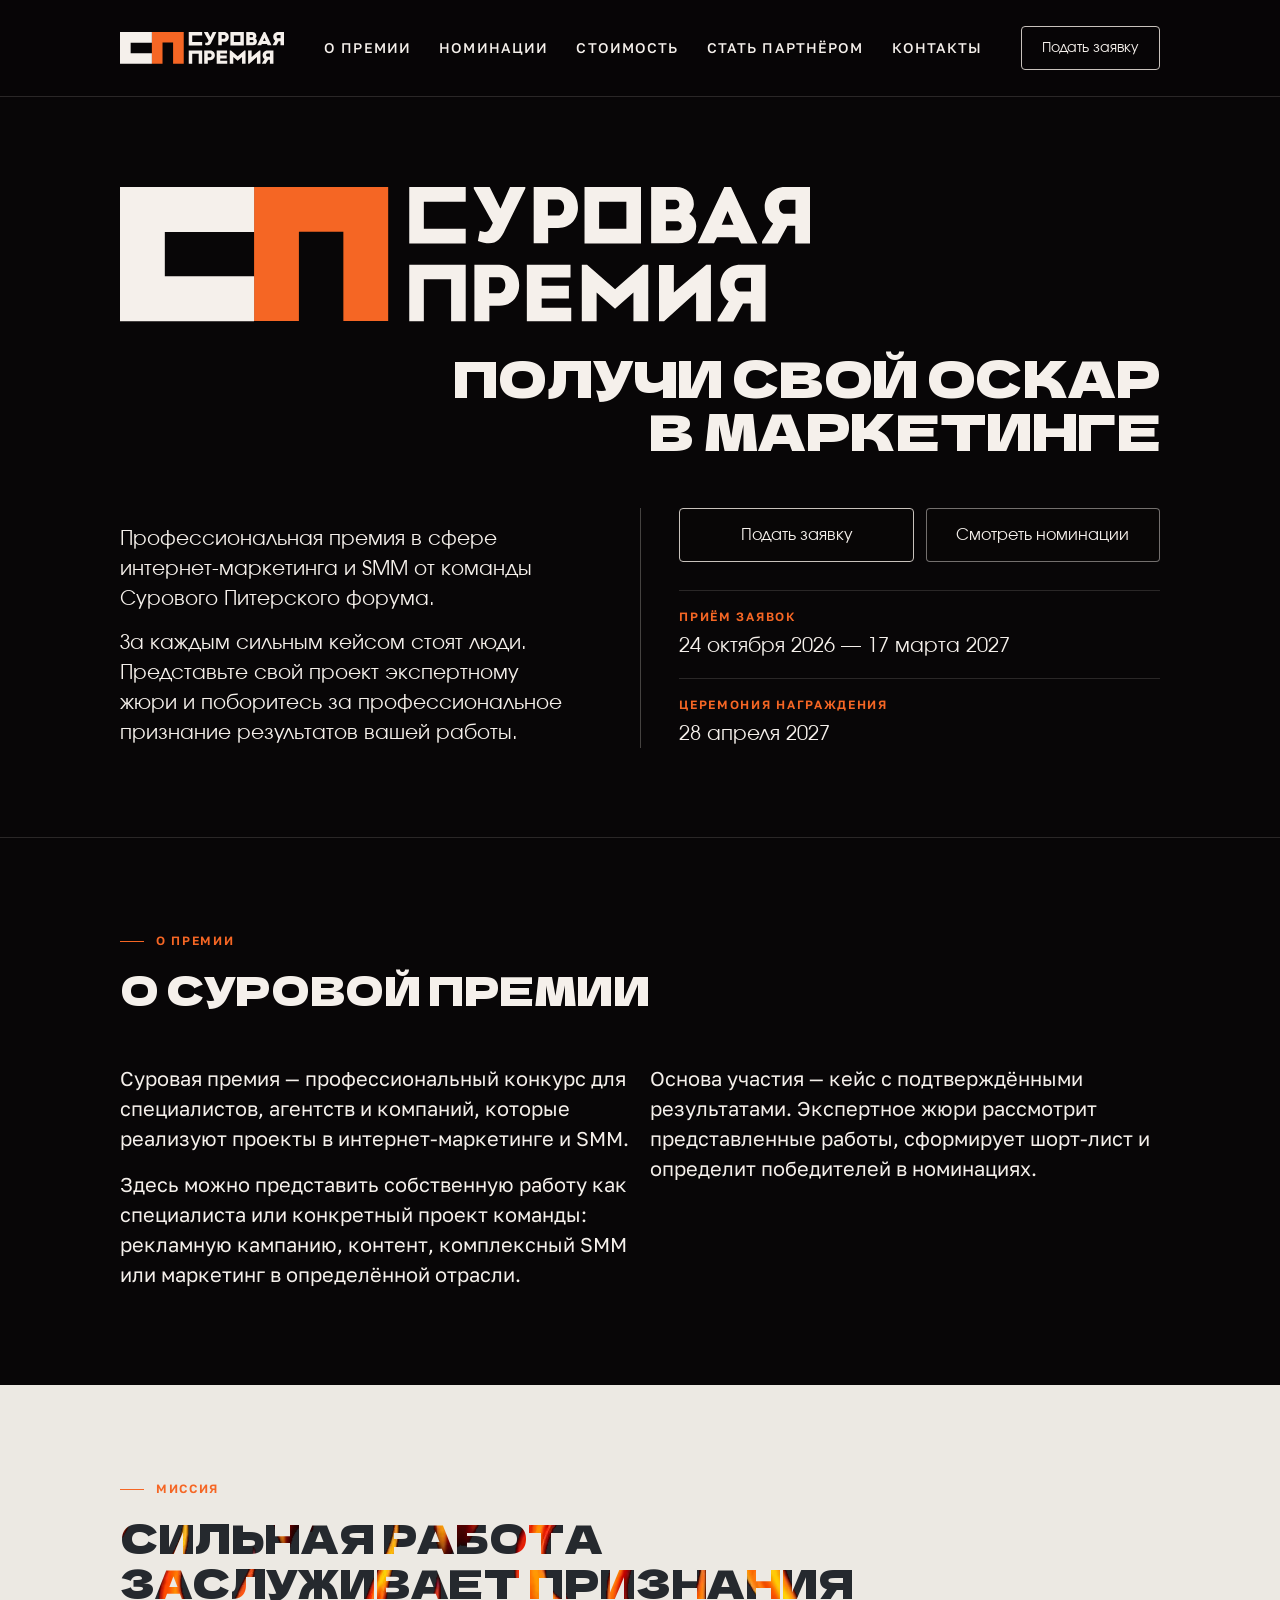
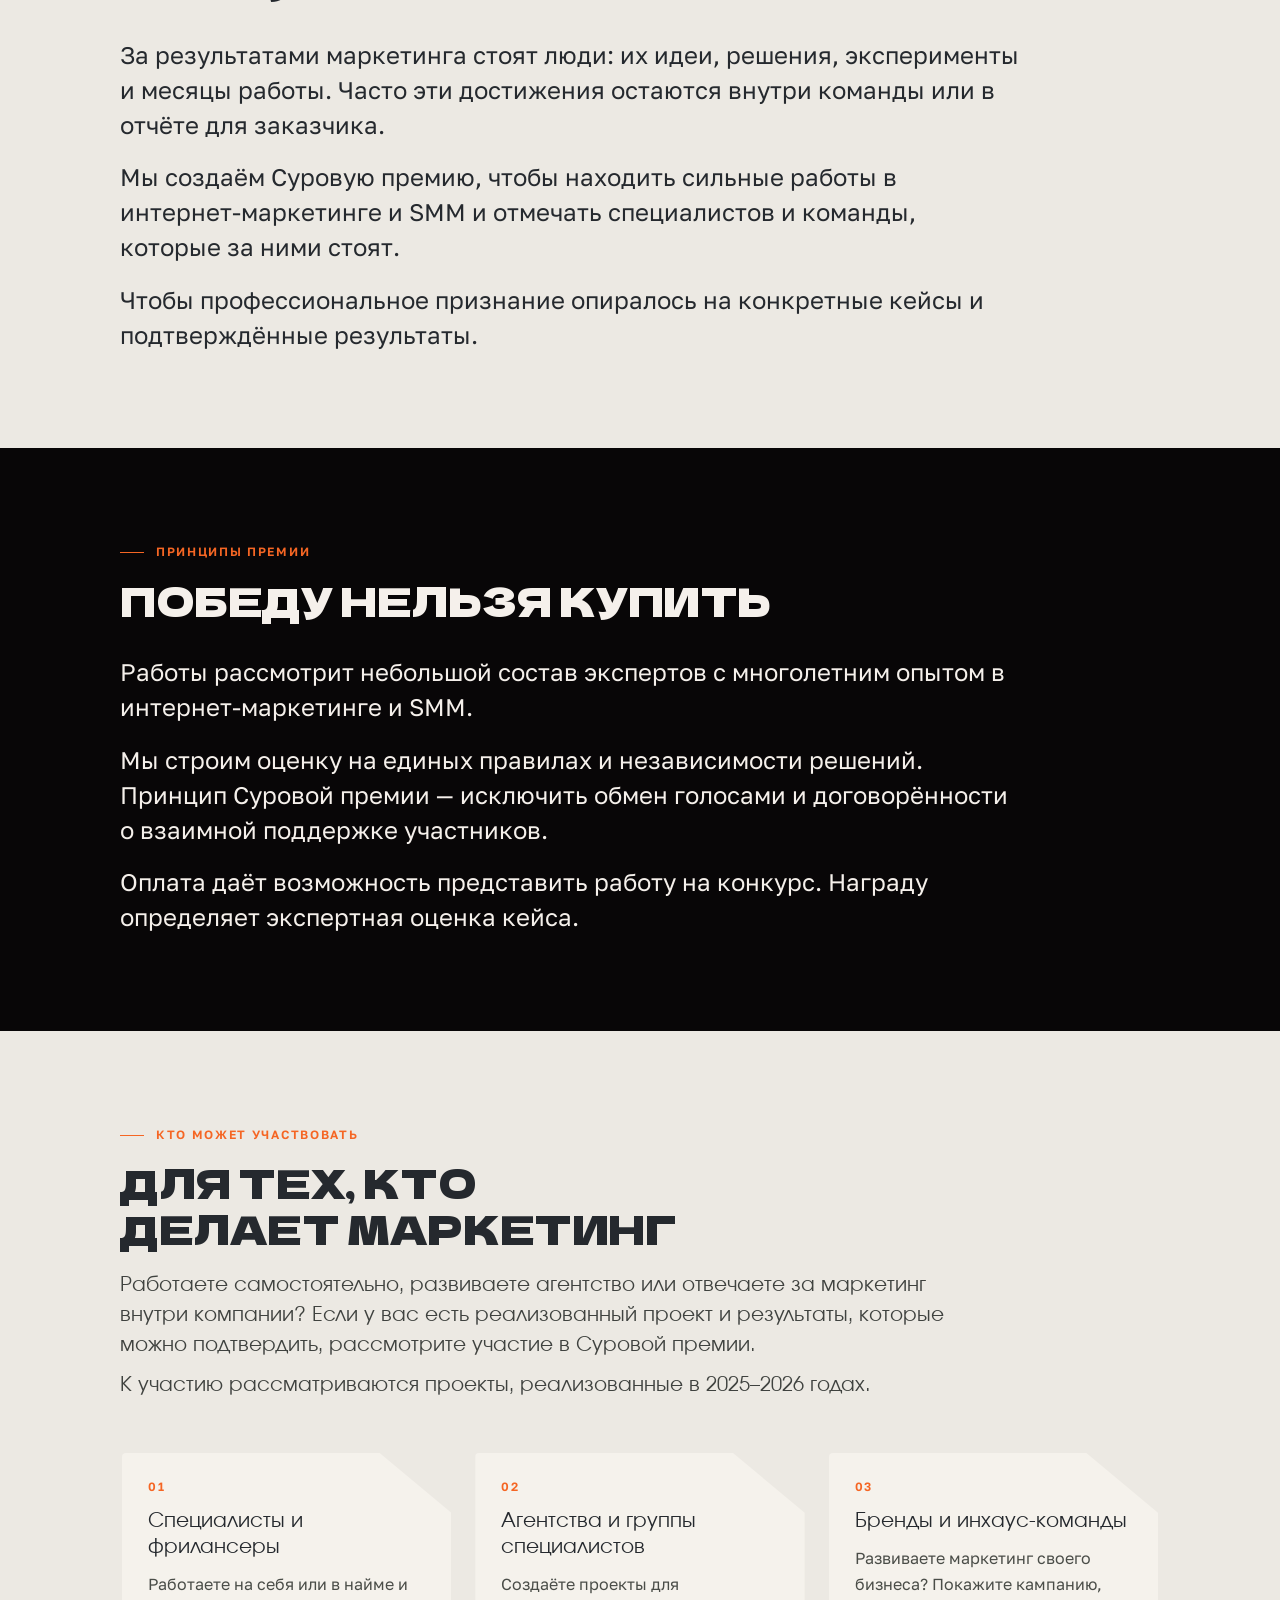
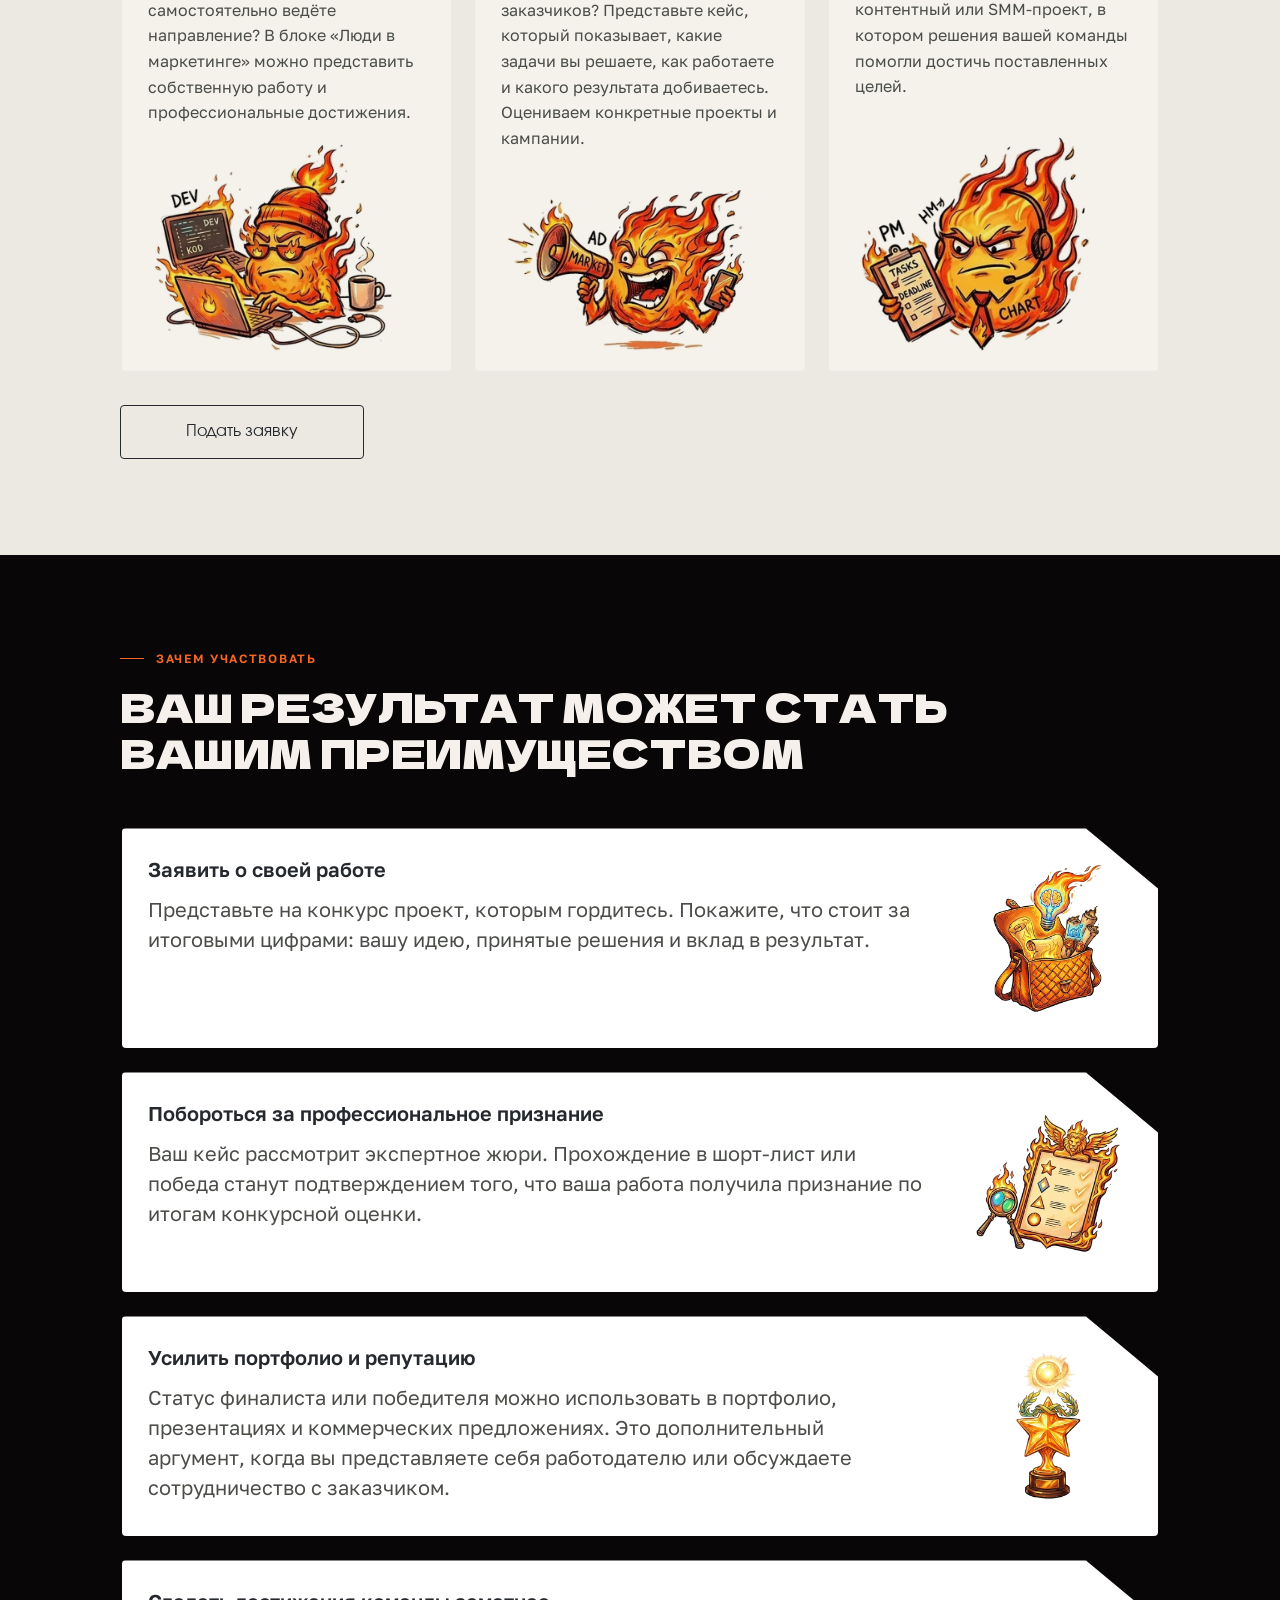
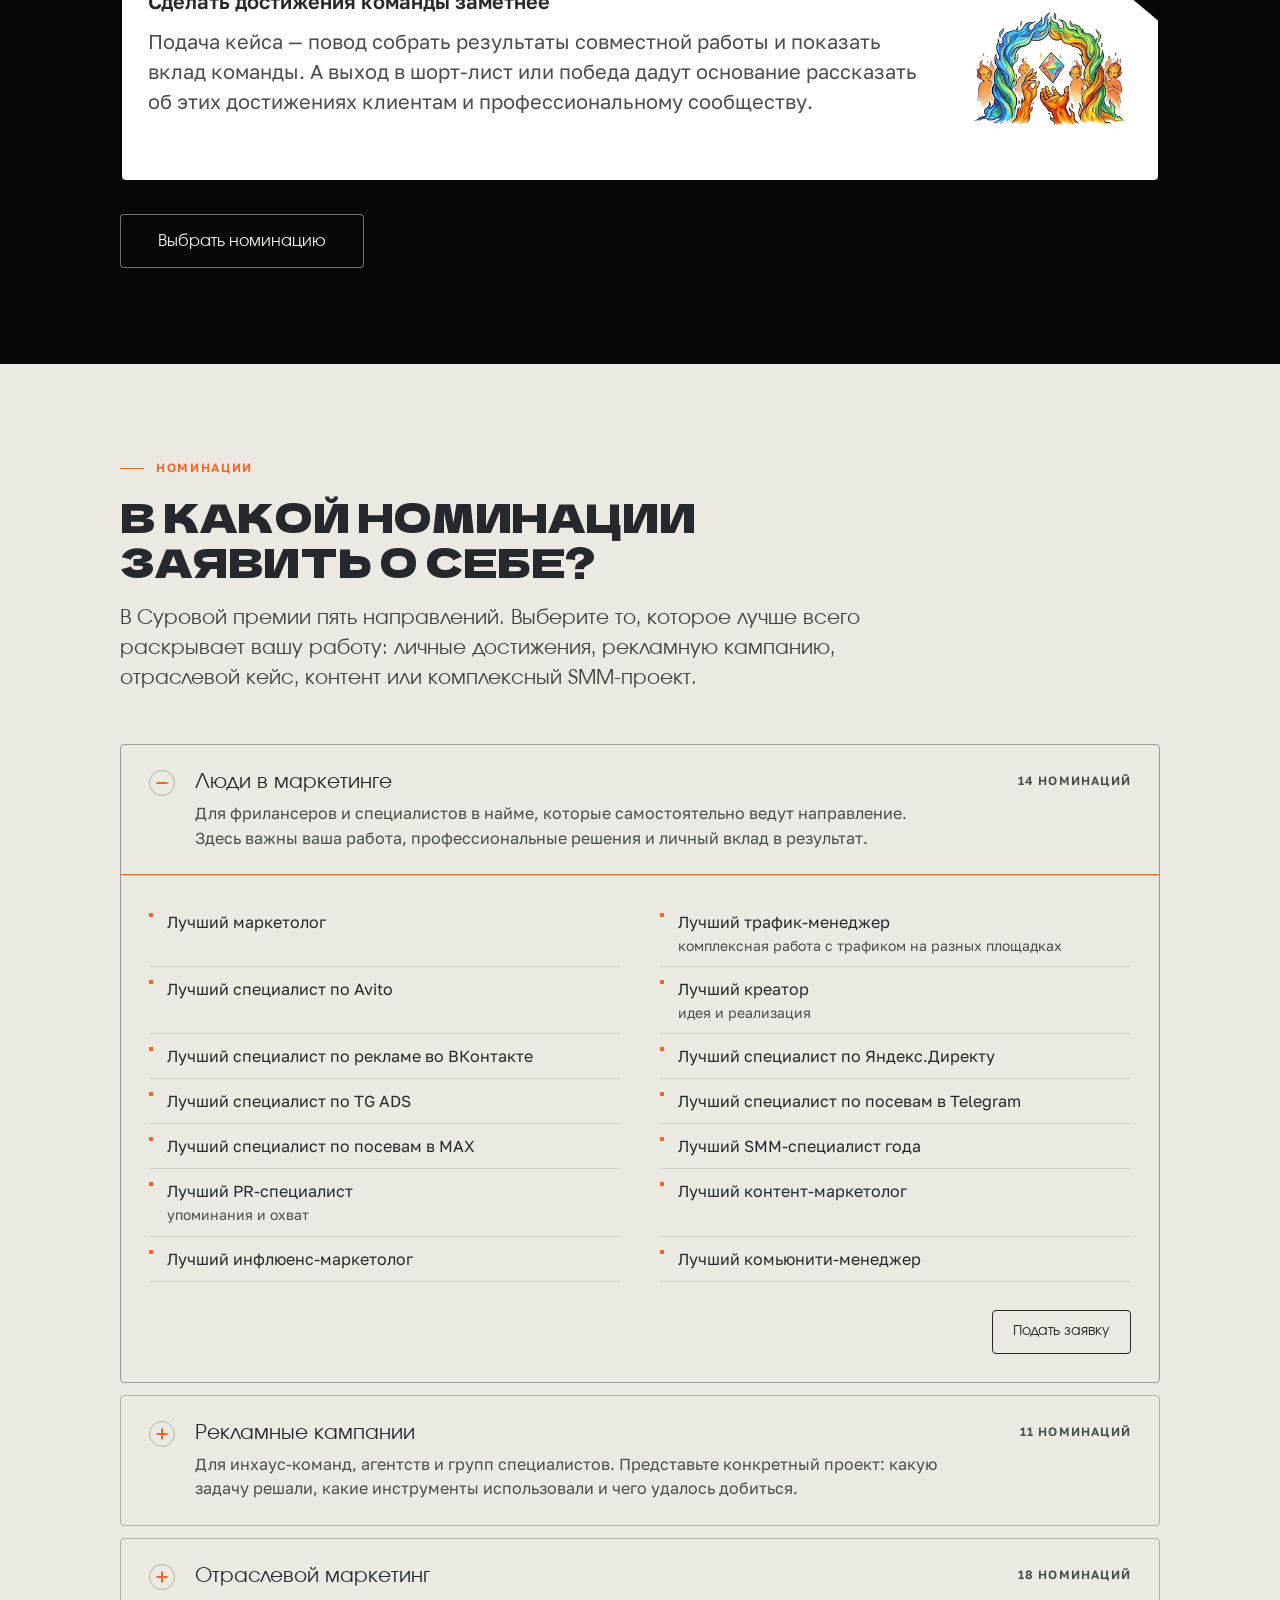
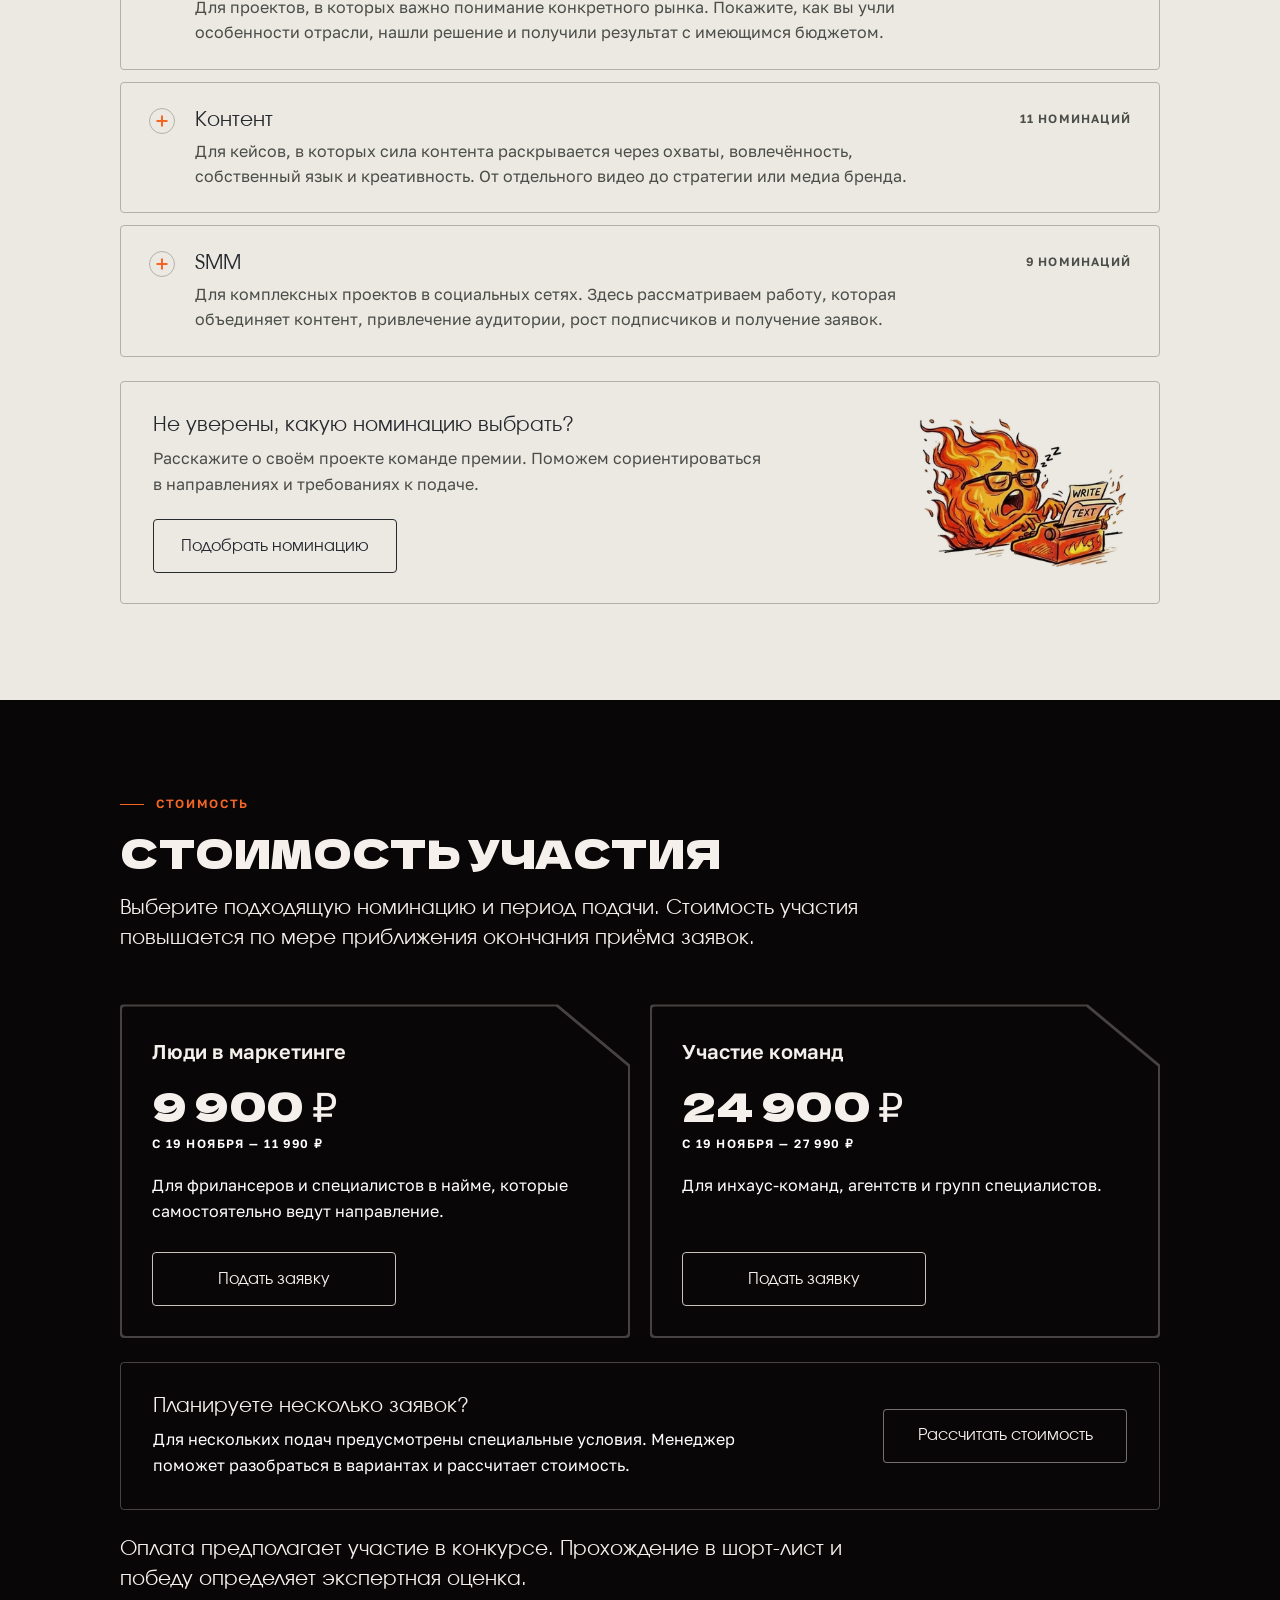
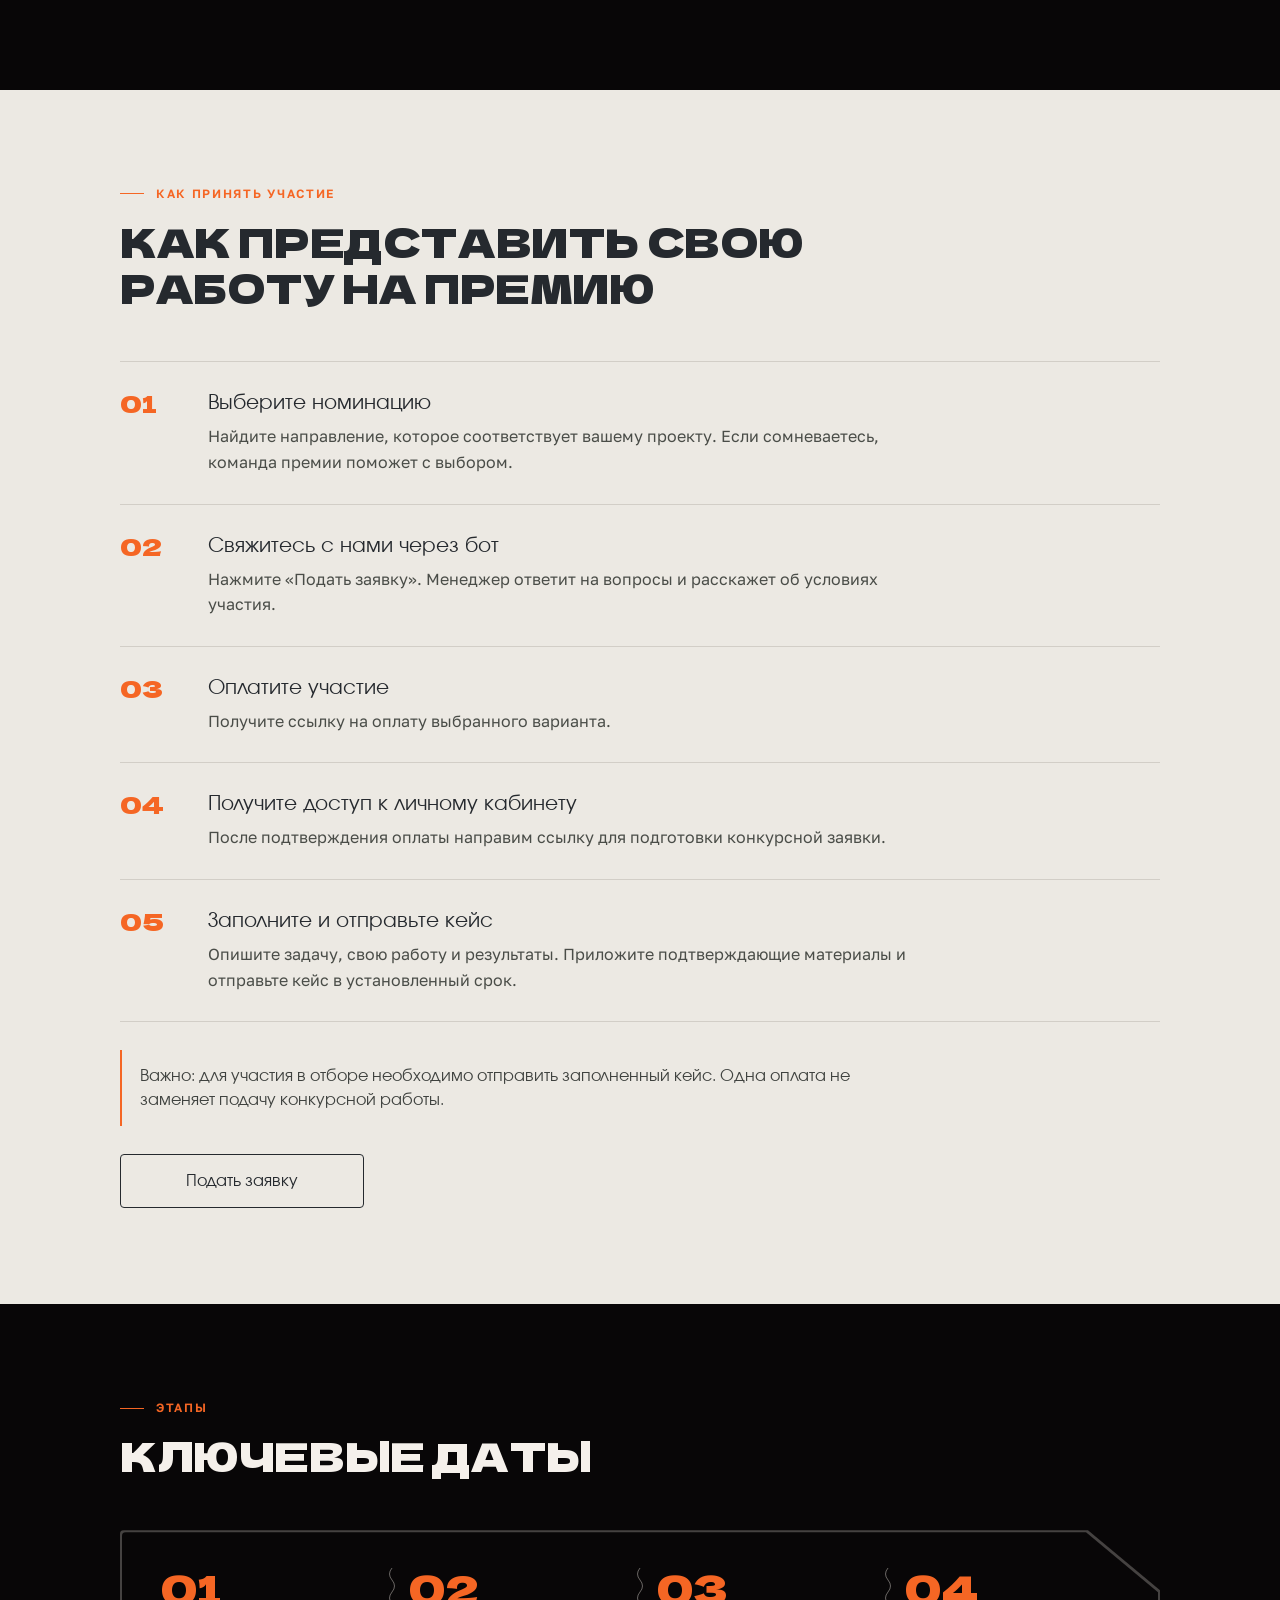
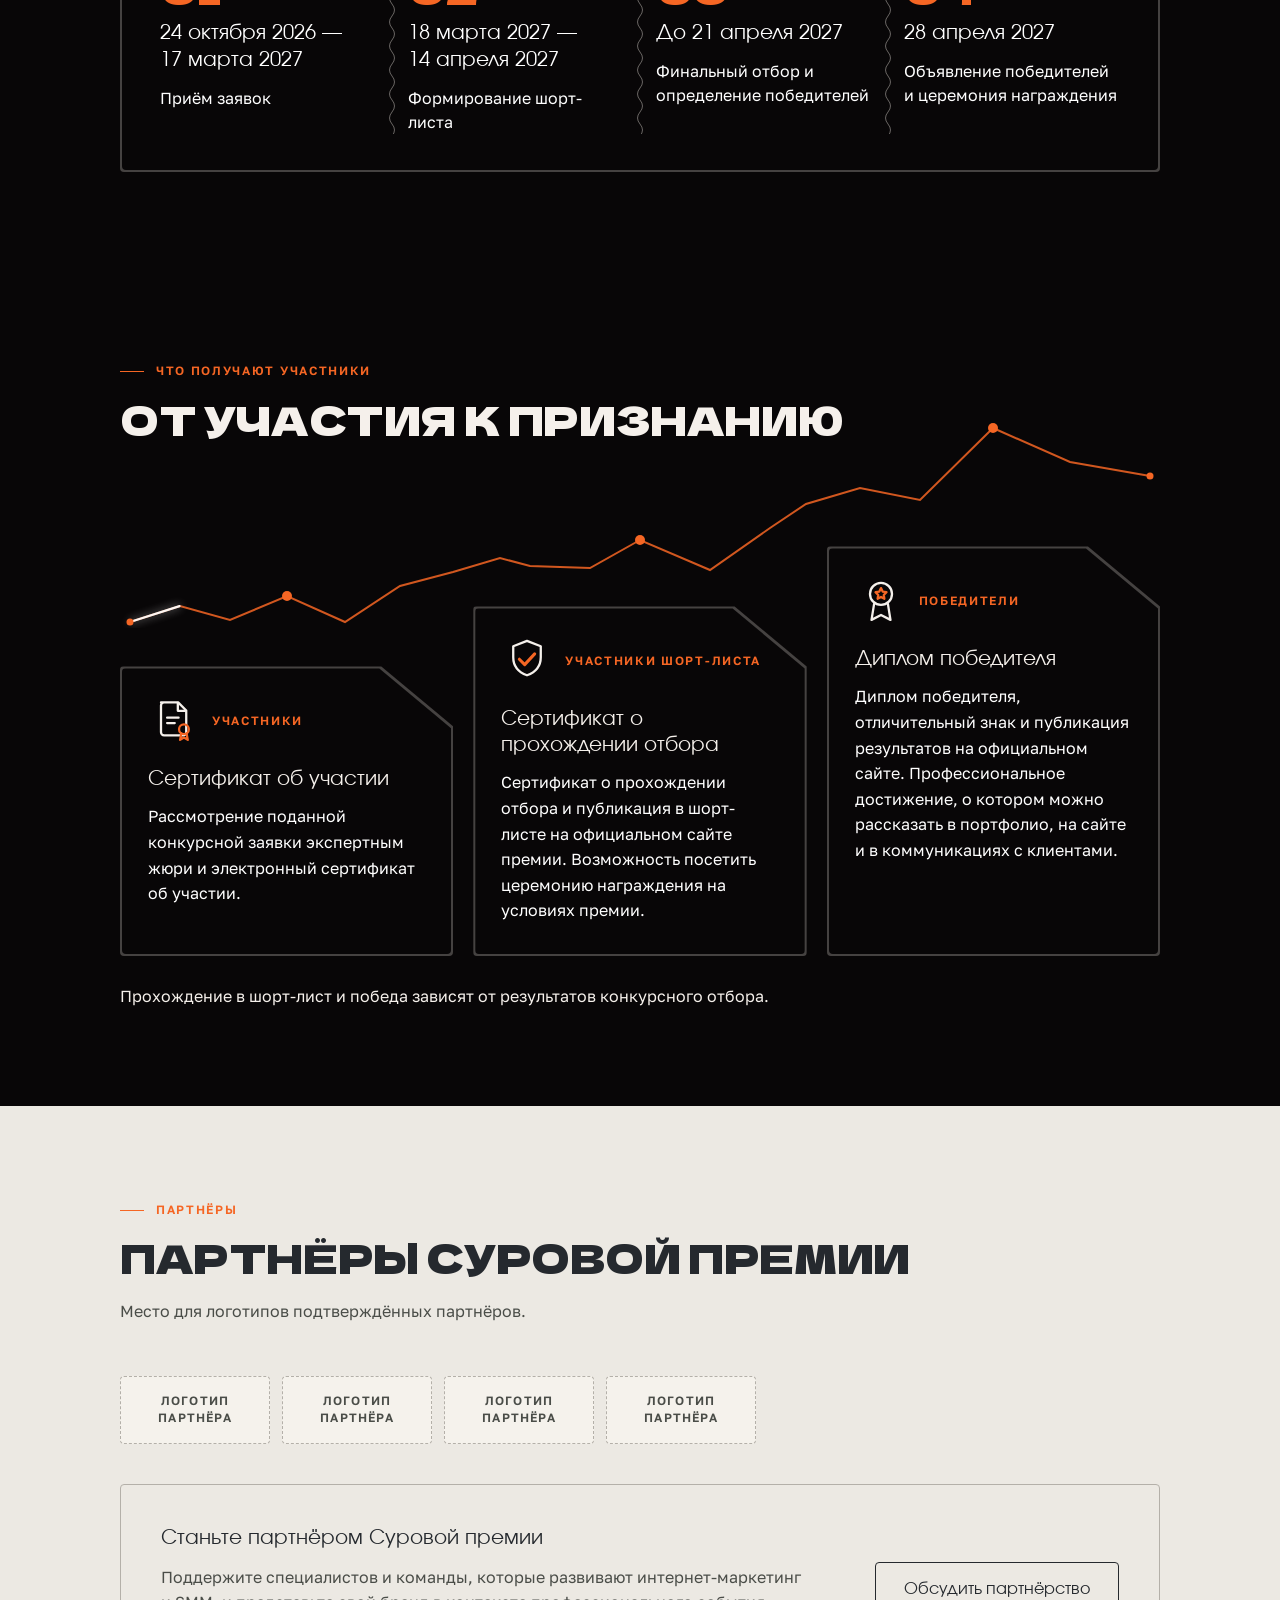
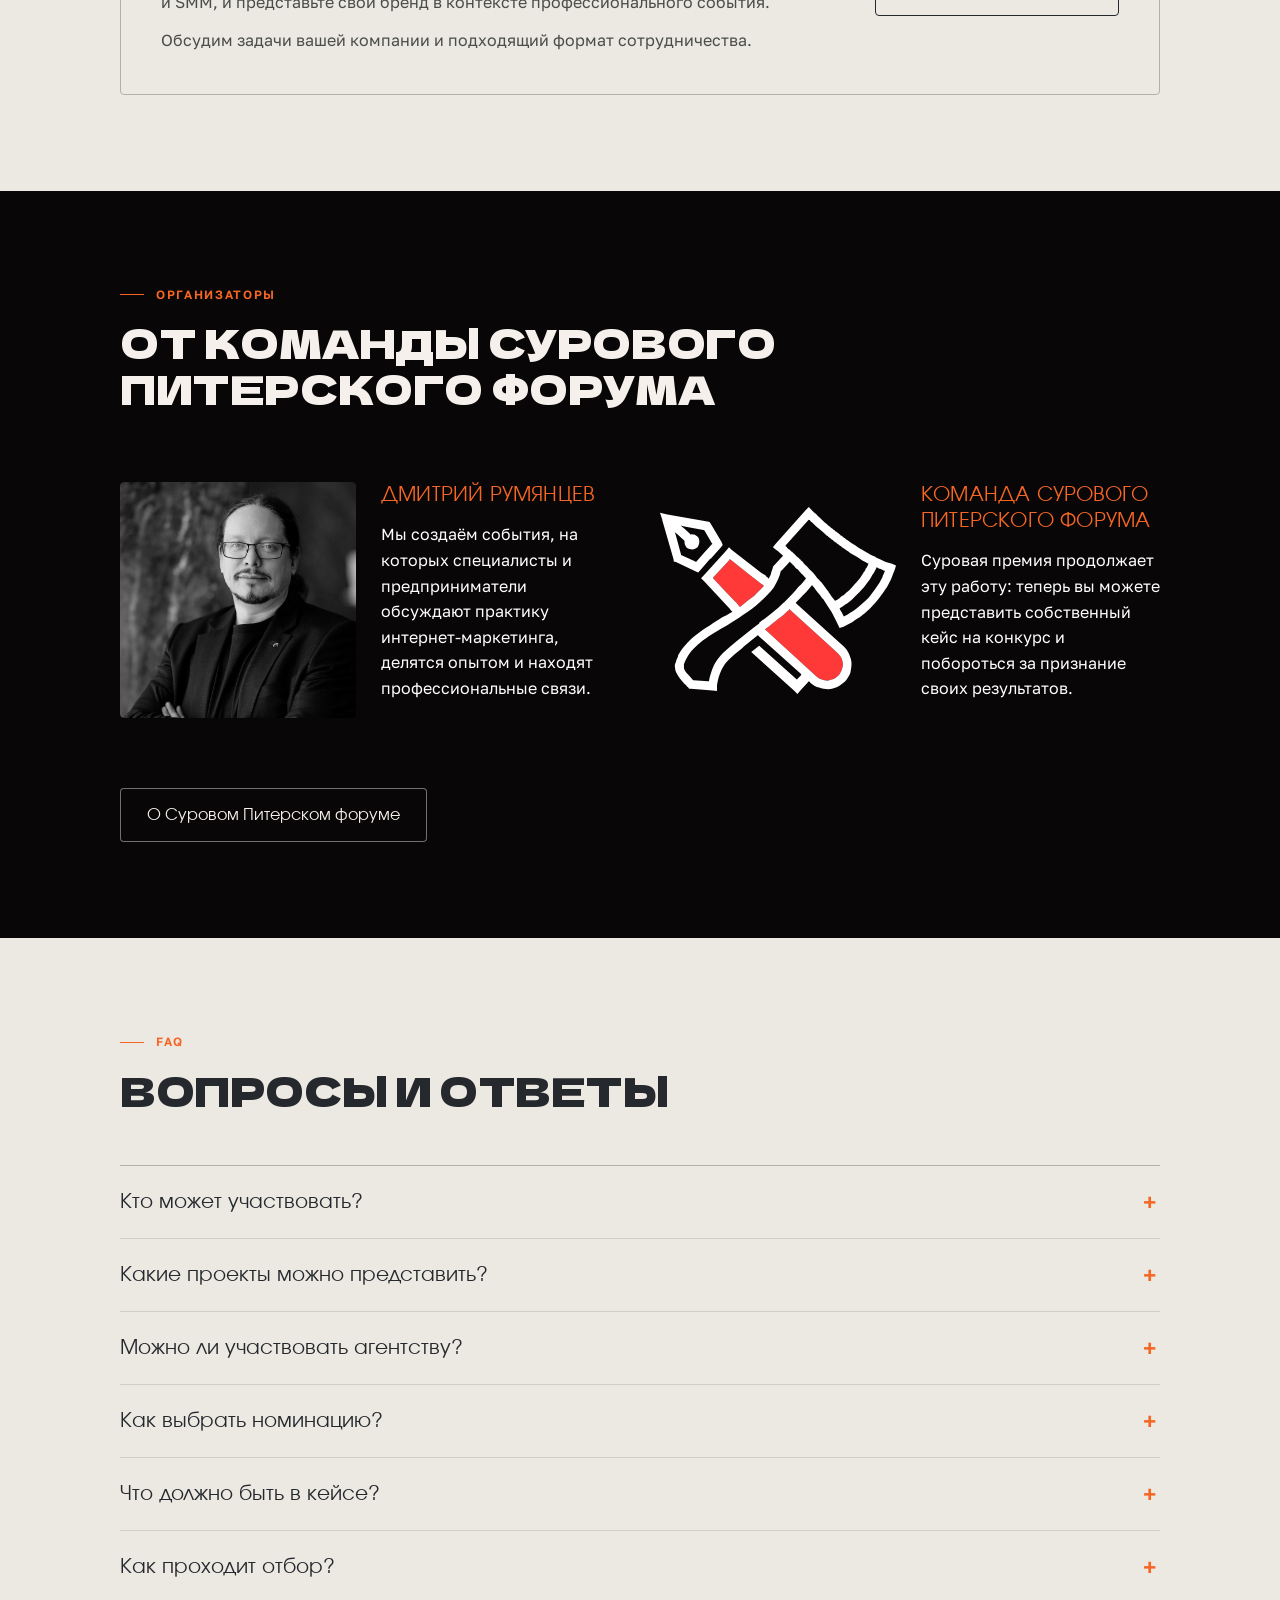
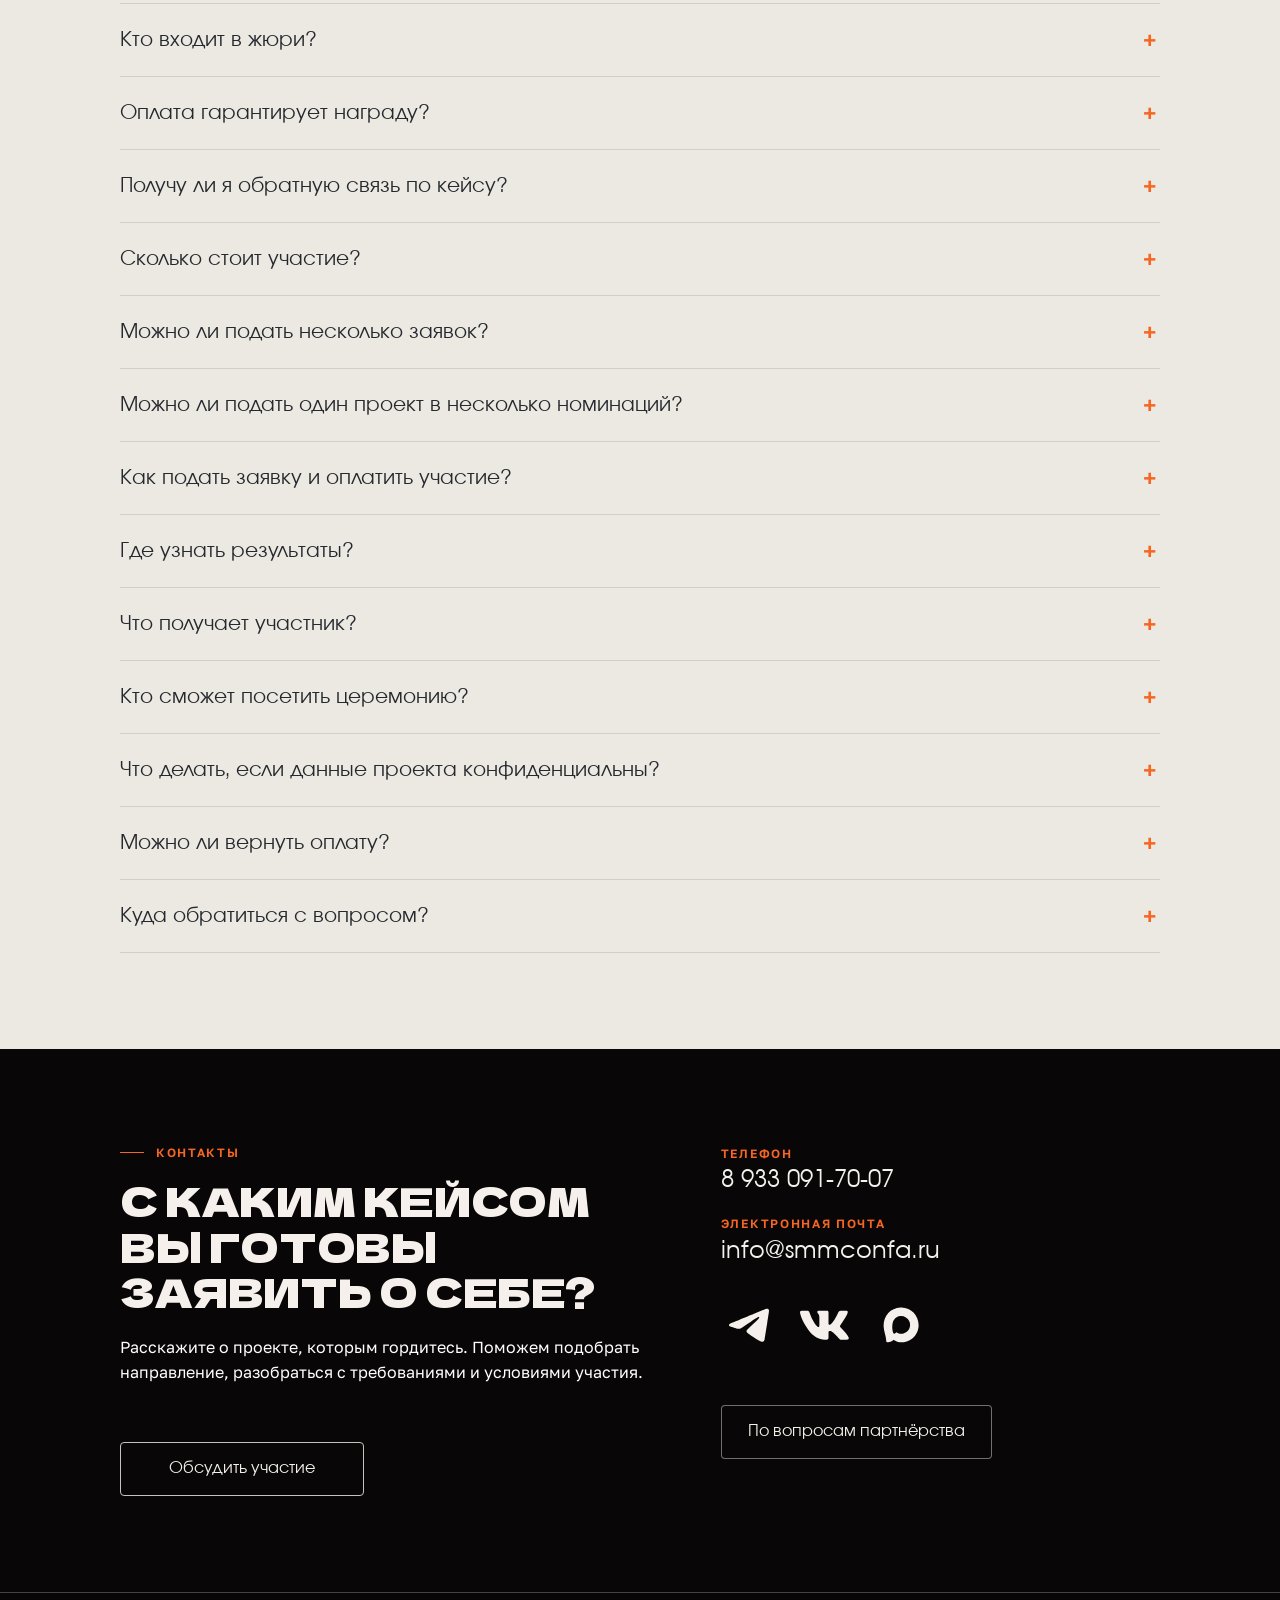
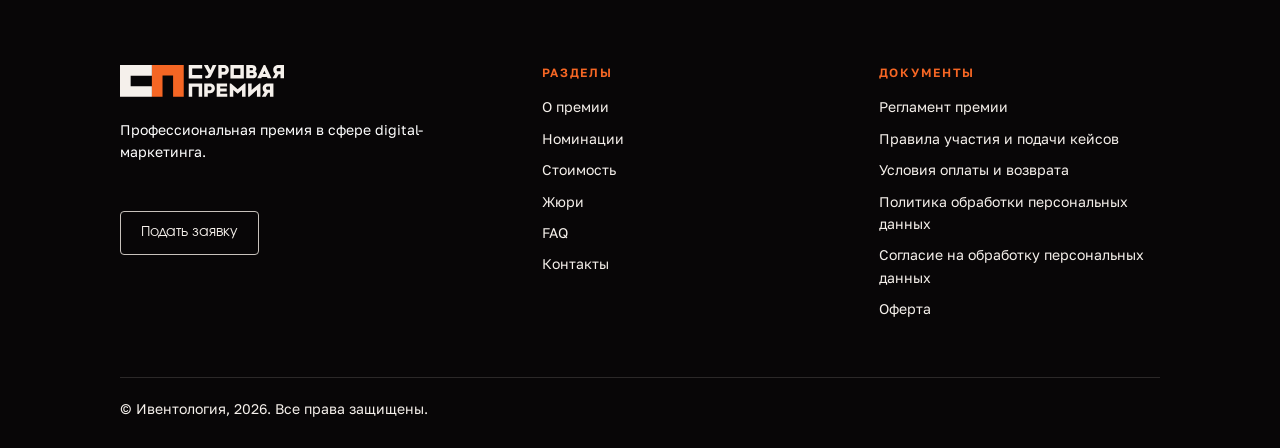
==== index.html @ c1ee57aa "Scroll Burn: перенести оптимизации в сайт и демо - статичный SVG-путь в WebKit и подготовка слоя wil" ====
<!DOCTYPE html>
<html lang="ru">
<head>
  <meta charset="UTF-8" />
  <meta name="viewport" content="width=device-width, initial-scale=1" />
  <title>Суровая премия — профессиональная премия в сфере интернет-маркетинга и SMM</title>
  <meta name="description" content="Суровая премия — профессиональная премия в сфере интернет-маркетинга и SMM от команды Сурового Питерского форума. Приём заявок: 24 октября 2026 — 17 марта 2027." />
  <meta name="robots" content="noindex, nofollow" />
  <meta name="theme-color" content="#080607" />
  <link rel="icon" href="logo.svg" type="image/svg+xml" />
  <link rel="preload" href="fonts/golos-text-cyrillic.woff2" as="font" type="font/woff2" crossorigin />
  <link rel="preload" href="fonts/golos-text-latin.woff2" as="font" type="font/woff2" crossorigin />
  <link rel="preload" href="fonts/Involve-Regular.woff2" as="font" type="font/woff2" crossorigin />
  <link rel="preload" href="fonts/dela-gothic-one-cyrillic.woff2" as="font" type="font/woff2" crossorigin />
  <link rel="stylesheet" href="css/tokens.css?v=10" />
  <link rel="stylesheet" href="css/style.css?v=83" />
  <link rel="stylesheet" href="css/scroll-burn.css?v=5" />
  <link rel="stylesheet" href="css/fire.css?v=3" />
  <link rel="stylesheet" href="css/partners-form.css?v=1" />
  <link rel="stylesheet" href="css/intro.css?v=6" />
  <noscript>
    <style>
      .intro { display: none !important; }
      body.is-intro { overflow: auto; }
      body.is-intro .site,
      body.is-intro .fire-scene { opacity: 1; pointer-events: auto; }
    </style>
  </noscript>
</head>
<body class="is-intro">

  <!-- Заставка: огонь виден только внутри логотипа и слогана -->
  <div class="intro" id="intro" data-intro>
    <canvas class="intro__canvas" data-intro-canvas aria-hidden="true"></canvas>
    <div class="intro__vignette" aria-hidden="true"></div>
    <video class="intro__video"
           data-intro-video
           muted
           loop
           playsinline
           webkit-playsinline
           preload="auto"
           disablepictureinpicture
           disableremoteplayback
           aria-hidden="true"></video>

    <button class="intro__skip" type="button" data-intro-skip>Пропустить</button>
  </div>

<div class="fire-scene fire-scene--dim"
     data-fire-scene
     data-wait="full"
     data-rate="0.7"
     aria-hidden="true">
  <div class="fire-media">
    <video class="fire-video"
           muted
           loop
           playsinline
           webkit-playsinline
           preload="auto"
           disablepictureinpicture
           disableremoteplayback
           data-src-desktop="media/fire/fire-desktop-1440-loop.mp4"
           data-src-mobile="media/fire/fire-mobile-540-loop.mp4"></video>
  </div>

  <canvas class="fire-sparks" aria-hidden="true"></canvas>
</div>

<div class="site">

<header class="header">
  <div class="wrap header__inner">
    <a class="logo" href="index.html" aria-label="Суровая премия — на главную">
      <img class="logo__img" src="logo.svg" alt="Суровая премия" width="230" height="45" />
    </a>

    <nav class="nav" id="nav">
      <ul class="nav__list">
        <li><a href="#about">О премии</a></li>
        <li><a href="#nominations">Номинации</a></li>
        <li><a href="#pricing">Стоимость</a></li>
        <li><a href="#partners" data-partner-open>Стать партнёром</a></li>
        <li><a href="#contacts">Контакты</a></li>
      </ul>
      <a class="btn btn--sm" href="#pricing">Подать заявку</a>

      <div class="nav__contacts">
        <span class="nav__contacts-label">Контакты</span>
        <a class="nav__mail" href="mailto:info@smmconfa.ru">info@smmconfa.ru</a>
        <div class="socials nav__socials">
          <a class="socials__link socials__link--tg" href="https://t.me/surrrovo" target="_blank" rel="noopener" aria-label="Telegram" title="Telegram">
            <svg viewBox="0 0 44 37" role="img" aria-hidden="true" focusable="false"><path fill="currentColor" d="M2.68367 16.3994C2.68367 16.3994 21.9309 8.50037 28.6061 5.71892C31.1651 4.60643 39.843 1.04616 39.843 1.04616C39.843 1.04616 43.8482 -0.511328 43.5144 3.27129C43.4031 4.82893 42.5131 10.2804 41.6231 16.1769C40.288 24.5211 38.8417 33.644 38.8417 33.644C38.8417 33.644 38.6192 36.203 36.7278 36.648C34.8365 37.093 31.7213 35.0905 31.1651 34.6453C30.7199 34.3117 22.8209 29.3051 19.9283 26.8574C19.1494 26.19 18.2594 24.855 20.0394 23.2973C24.0447 19.6259 28.8286 15.0644 31.7213 12.1718C33.0564 10.8367 34.3914 7.72155 28.8286 11.5042C20.9296 16.9558 13.1417 22.0735 13.1417 22.0735C13.1417 22.0735 11.3616 23.186 8.02393 22.1847C4.68616 21.1835 0.792211 19.8484 0.792211 19.8484C0.792211 19.8484 -1.87776 18.1796 2.68367 16.3994Z"/></svg>
          </a>
          <a class="socials__link socials__link--vk" href="https://vk.com/smmconfa" target="_blank" rel="noopener" aria-label="ВКонтакте" title="ВКонтакте">
            <svg viewBox="0 0 49 30" role="img" aria-hidden="true" focusable="false"><path fill="currentColor" fill-rule="evenodd" clip-rule="evenodd" d="M47.6416 2.69182C47.9846 1.54843 47.6416 0.748047 46.0409 0.748047H40.705C39.3329 0.748047 38.7231 1.4722 38.3801 2.27258C38.3801 2.27258 35.6741 8.90429 31.8246 13.173C30.5669 14.4307 30.0333 14.8119 29.3472 14.8119C29.0042 14.8119 28.5088 14.4307 28.5088 13.2873V2.69182C28.5088 1.31975 28.1276 0.748047 26.9842 0.748047H18.5993C17.7608 0.748047 17.2272 1.39597 17.2272 1.96767C17.2272 3.26352 19.1329 3.56843 19.3616 7.15108V15.0024C19.3616 16.7175 19.0567 17.0224 18.3706 17.0224C16.5793 17.0224 12.1581 10.3907 9.56644 2.76805C9.03285 1.35786 8.53738 0.748047 7.1653 0.748047H1.82944C0.304906 0.748047 0 1.4722 0 2.27258C0 3.68277 1.79132 10.6956 8.42304 19.9572C12.8442 26.284 19.0567 29.7142 24.6974 29.7142C28.0895 29.7142 28.5088 28.9519 28.5088 27.656V22.8538C28.5088 21.3292 28.8137 21.0243 29.9189 21.0243C30.7193 21.0243 32.0533 21.4055 35.2167 24.4545C38.8375 28.0753 39.4473 29.7142 41.4673 29.7142H46.8031C48.3277 29.7142 49.0899 28.9519 48.6326 27.4655C48.1371 25.9791 46.422 23.8066 44.1352 21.2149C42.8775 19.7285 41.0099 18.1658 40.4763 17.3654C39.6759 16.3364 39.9046 15.879 40.4763 15.0024C40.4763 14.9643 46.9937 5.81712 47.6416 2.69182Z"/></svg>
          </a>
          <a class="socials__link socials__link--max" href="https://max.ru/channel_smmconfa" target="_blank" rel="noopener" aria-label="MAX" title="MAX">
            <svg viewBox="0 0 720 720" role="img" aria-hidden="true" focusable="false"><path fill="currentColor" d="M350.4,9.6C141.8,20.5,4.1,184.1,12.8,390.4c3.8,90.3,40.1,168,48.7,253.7,2.2,22.2-4.2,49.6,21.4,59.3,31.5,11.9,79.8-8.1,106.2-26.4,9-6.1,17.6-13.2,24.2-22,27.3,18.1,53.2,35.6,85.7,43.4,143.1,34.3,299.9-44.2,369.6-170.3C799.6,291.2,622.5-4.6,350.4,9.6h0ZM269.4,504c-11.3,8.8-22.2,20.8-34.7,27.7-18.1,9.7-23.7-.4-30.5-16.4-21.4-50.9-24-137.6-11.5-190.9,16.8-72.5,72.9-136.3,150-143.1,78-6.9,150.4,32.7,183.1,104.2,72.4,159.1-112.9,316.2-256.4,218.6h0Z"/></svg>
          </a>
        </div>
      </div>
    </nav>

    <a class="btn btn--sm header__cta" href="#pricing">Подать заявку</a>

    <button class="burger" type="button" id="burger" aria-label="Меню" aria-expanded="false" aria-controls="nav">
      <span></span><span></span><span></span>
    </button>
  </div>
</header>

<main>

  <!-- 2. ПЕРВЫЙ ЭКРАН -->
  <section class="hero" id="top">
    <div class="wrap">
      <h1 class="hero__brand">
        <img class="hero__logo" src="logo.svg" alt="" width="230" height="45" />
        <span class="sr-only">Суровая премия</span>
      </h1>

      <p class="hero__sub" data-slogan><span data-slogan-line>Получи свой Оскар</span><br />в маркетинге</p>

      <div class="hero__bottom">
        <div class="hero__main">
          <div class="hero__text">
            <p class="lead">Профессиональная премия в сфере интернет-маркетинга и SMM от команды Сурового Питерского форума.</p>
            <p class="lead">За каждым сильным кейсом стоят люди. Представьте свой проект экспертному жюри и поборитесь за профессиональное признание результатов вашей работы.</p>
          </div>
        </div>

        <aside class="hero__aside">
          <div class="hero__cta">
            <a class="btn" href="#pricing">Подать заявку</a>
            <a class="btn btn--ghost" href="#nominations">Смотреть номинации</a>
          </div>

          <div class="dates-line">
            <div class="dates-line__label">Приём заявок</div>
            <div class="dates-line__value">24 октября 2026 — 17 марта 2027</div>
          </div>
          <div class="dates-line">
            <div class="dates-line__label">Церемония награждения</div>
            <div class="dates-line__value">28 апреля 2027</div>
          </div>
        </aside>
      </div>
    </div>

    <button class="fire-toggle" type="button" data-fire-toggle data-state="paused" hidden>
      <span class="sr-only" data-fire-label>Пауза фона</span>
      <svg class="fire-icon fire-icon--pause" viewBox="0 0 24 24" aria-hidden="true" focusable="false">
        <path d="M9 6v12M15 6v12" fill="none" stroke="currentColor" stroke-width="1.4" stroke-linecap="round"/>
      </svg>
      <svg class="fire-icon fire-icon--play" viewBox="0 0 24 24" aria-hidden="true" focusable="false">
        <path d="M9 6.5 18 12l-9 5.5z" fill="none" stroke="currentColor" stroke-width="1.4" stroke-linejoin="round"/>
      </svg>
    </button>
  </section>

  <!-- 3. О ПРЕМИИ -->
  <section class="section burn-host" id="about">
    <div class="wrap">
      <div class="section-head">
        <span class="eyebrow">О премии</span>
        <h2>О Суровой премии</h2>
      </div>
      <div class="grid grid--2 about">
        <div>
          <p>Суровая премия — профессиональный конкурс для специалистов, агентств и компаний, которые реализуют проекты в интернет-маркетинге и SMM.</p>
          <p style="margin-top:16px">Здесь можно представить собственную работу как специалиста или конкретный проект команды: рекламную кампанию, контент, комплексный SMM или маркетинг в определённой отрасли.</p>
        </div>
        <div>
          <p>Основа участия — кейс с подтверждёнными результатами. Экспертное жюри рассмотрит представленные работы, сформирует шорт-лист и определит победителей в номинациях.</p>
        </div>
      </div>
    </div>
    <div class="burn burn--viewport" data-burn data-color="#ECE9E3" aria-hidden="true"></div>
  </section>

  <!-- 4. МИССИЯ -->
  <section class="section section--soft burn-next burn-host" id="mission">
    <div class="wrap">
      <div class="mission">
        <span class="eyebrow">Миссия</span>
        <h2 class="mission__title" data-burn-title style="margin-bottom:32px"><span class="mission__baseline" aria-hidden="true"></span><span class="mission__title-text">Сильная работа заслуживает признания</span><canvas class="mission__burn" aria-hidden="true"></canvas></h2>
        <div class="prose">
          <p>За результатами маркетинга стоят люди: их идеи, решения, эксперименты и месяцы работы. Часто эти достижения остаются внутри команды или в отчёте для заказчика.</p>
          <p>Мы создаём Суровую премию, чтобы находить сильные работы в интернет-маркетинге и SMM и отмечать специалистов и команды, которые за ними стоят.</p>
          <p>Чтобы профессиональное признание опиралось на конкретные кейсы и подтверждённые результаты.</p>
        </div>
      </div>
    </div>
    <div class="burn burn--viewport" data-burn data-color="#080607" aria-hidden="true"></div>
  </section>

  <!-- 5. ПРИНЦИПЫ -->
  <section class="section section--principles burn-next burn-host" id="principles">
    <div class="wrap">
      <div class="mission">
        <span class="eyebrow">Принципы премии</span>
        <h2 style="margin-bottom:32px">Победу нельзя купить</h2>
        <div class="prose">
          <p>Работы рассмотрит небольшой состав экспертов с многолетним опытом в интернет-маркетинге и SMM.</p>
          <p>Мы строим оценку на единых правилах и независимости решений. Принцип Суровой премии — исключить обмен голосами и договорённости о взаимной поддержке участников.</p>
          <p>Оплата даёт возможность представить работу на конкурс. Награду определяет экспертная оценка кейса.</p>
        </div>
      </div>
    </div>
    <div class="axe" aria-hidden="true"><img src="img/topor.png" alt="" width="335" height="400" loading="eager" decoding="async" /></div>
    <div class="burn burn--viewport" data-burn data-color="#ECE9E3" aria-hidden="true"></div>
  </section>

  <!-- 6. ДЛЯ КОГО -->
  <section class="section section--soft burn-next burn-host" id="participants">
    <div class="wrap">
      <div class="section-head">
        <span class="eyebrow">Кто может участвовать</span>
        <h2>Для тех, кто делает маркетинг</h2>
        <p class="lead">Работаете самостоятельно, развиваете агентство или отвечаете за маркетинг внутри компании? Если у вас есть реализованный проект и результаты, которые можно подтвердить, рассмотрите участие в Суровой премии.</p>
        <p class="lead">К участию рассматриваются проекты, реализованные в 2025–2026 годах.</p>
      </div>

      <div class="grid grid--3">
        <article class="card">
          <span class="card__num">01</span>
          <h3>Специалисты и фрилансеры</h3>
          <p class="muted">Работаете на себя или в найме и самостоятельно ведёте направление? В блоке «Люди в маркетинге» можно представить собственную работу и профессиональные достижения.</p>
          <img class="card__figure" src="img/characters/1-web-developer.webp?v=3" alt="" width="600" height="526" loading="eager" decoding="async" />
        </article>
        <article class="card">
          <span class="card__num">02</span>
          <h3>Агентства и группы специалистов</h3>
          <p class="muted">Создаёте проекты для заказчиков? Представьте кейс, который показывает, какие задачи вы решаете, как работаете и какого результата добиваетесь. Оцениваем конкретные проекты и кампании.</p>
          <img class="card__figure" src="img/characters/6-digital-marketer.webp?v=3" alt="" width="600" height="413" loading="eager" decoding="async" />
        </article>
        <article class="card">
          <span class="card__num">03</span>
          <h3>Бренды и инхаус-команды</h3>
          <p class="muted">Развиваете маркетинг своего бизнеса? Покажите кампанию, контентный или SMM-проект, в котором решения вашей команды помогли достичь поставленных целей.</p>
          <img class="card__figure" src="img/characters/3-project-manager.webp?v=3" alt="" width="600" height="562" loading="eager" decoding="async" />
        </article>
      </div>

      <div style="margin-top:32px">
        <a class="btn" href="#pricing">Подать заявку</a>
      </div>
    </div>
    <div class="burn burn--viewport" data-burn data-color="#080607" aria-hidden="true"></div>
  </section>

  <!-- 7. ЗАЧЕМ УЧАСТВОВАТЬ -->
  <section class="section burn-next burn-host" id="benefits">
    <div class="wrap">
      <div class="section-head">
        <span class="eyebrow">Зачем участвовать</span>
        <h2>Ваш результат может стать вашим преимуществом</h2>
      </div>

      <div class="grid grid--4">
        <article class="card">
          <h3>Заявить о своей работе</h3>
          <p class="muted">Представьте на конкурс проект, которым гордитесь. Покажите, что стоит за итоговыми цифрами: вашу идею, принятые решения и вклад в результат.</p>
          <img class="card__figure" src="img/illustrations/1-briefcase.webp?v=3" alt="" width="560" height="560" loading="eager" decoding="async" />
        </article>
        <article class="card">
          <h3>Побороться<br class="br-mobile" /> за профессиональное признание</h3>
          <p class="muted">Ваш кейс рассмотрит экспертное жюри. Прохождение в шорт-лист или победа станут подтверждением того, что ваша работа получила признание по итогам конкурсной оценки.</p>
          <img class="card__figure" src="img/illustrations/2-checklist.webp?v=3" alt="" width="560" height="560" loading="eager" decoding="async" />
        </article>
        <article class="card">
          <h3>Усилить портфолио<br class="br-mobile" /> и репутацию</h3>
          <p class="muted">Статус финалиста или победителя можно использовать в портфолио, презентациях и коммерческих предложениях. Это дополнительный аргумент, когда вы представляете себя работодателю или обсуждаете сотрудничество с заказчиком.</p>
          <img class="card__figure" src="img/illustrations/4-star-trophy.webp?v=3" alt="" width="560" height="560" loading="eager" decoding="async" />
        </article>
        <article class="card">
          <h3>Сделать достижения команды заметнее</h3>
          <p class="muted">Подача кейса — повод собрать результаты совместной работы и показать вклад команды. А выход в шорт-лист или победа дадут основание рассказать об этих достижениях клиентам и профессиональному сообществу.</p>
          <img class="card__figure" src="img/illustrations/3-portal.webp?v=3" alt="" width="560" height="560" loading="eager" decoding="async" />
        </article>
      </div>

      <div style="margin-top:32px">
        <a class="btn btn--ghost" href="#nominations">Выбрать номинацию</a>
      </div>
    </div>
    <div class="burn burn--viewport" data-burn data-color="#ECE9E3" aria-hidden="true"></div>
  </section>

  <!-- 8. НОМИНАЦИИ -->
  <section class="section section--soft burn-next burn-host" id="nominations">
    <div class="wrap">
      <div class="section-head">
        <span class="eyebrow">Номинации</span>
        <h2>В какой номинации заявить о себе?</h2>
        <p class="lead">В Суровой премии пять направлений. Выберите то, которое лучше всего раскрывает вашу работу: личные достижения, рекламную кампанию, отраслевой кейс, контент или комплексный SMM-проект.</p>
      </div>

      <!-- 8.1 -->
      <details class="nom-group" open>
        <summary class="nom-group__summary">
          <span class="nom-group__toggle" aria-hidden="true"></span>
          <span class="nom-group__title">
            <h3>Люди в маркетинге</h3>
            <span>Для фрилансеров и специалистов в найме, которые самостоятельно ведут направление. Здесь важны ваша работа, профессиональные решения и личный вклад в результат.</span>
          </span>
          <span class="nom-group__count">14 номинаций</span>
        </summary>
        <div class="nom-group__body">
          <ul class="nom-list">
            <li>Лучший маркетолог</li>
            <li>Лучший трафик-менеджер <span class="nom-note">комплексная работа с трафиком на разных площадках</span></li>
            <li>Лучший специалист по Avito</li>
            <li>Лучший креатор <span class="nom-note">идея и реализация</span></li>
            <li>Лучший специалист по рекламе во ВКонтакте</li>
            <li>Лучший специалист по Яндекс.Директу</li>
            <li>Лучший специалист по TG ADS</li>
            <li>Лучший специалист по посевам в Telegram</li>
            <li>Лучший специалист по посевам в MAX</li>
            <li>Лучший SMM-специалист года</li>
            <li>Лучший PR-специалист <span class="nom-note">упоминания и охват</span></li>
            <li>Лучший контент-маркетолог</li>
            <li>Лучший инфлюенс-маркетолог</li>
            <li>Лучший комьюнити-менеджер</li>
          </ul>
          <a class="btn btn--sm" href="#pricing">Подать заявку</a>
        </div>
      </details>

      <!-- 8.2 -->
      <details class="nom-group">
        <summary class="nom-group__summary">
          <span class="nom-group__toggle" aria-hidden="true"></span>
          <span class="nom-group__title">
            <h3>Рекламные кампании</h3>
            <span>Для инхаус-команд, агентств и групп специалистов. Представьте конкретный проект: какую задачу решали, какие инструменты использовали и чего удалось добиться.</span>
          </span>
          <span class="nom-group__count">11 номинаций</span>
        </summary>
        <div class="nom-group__body">
          <ul class="nom-list">
            <li>Лучшая performance-кампания</li>
            <li>Лучшая рекламная кампания года в Яндекс.Директе</li>
            <li>Лучшая рекламная кампания года во ВКонтакте</li>
            <li>Лучшая рекламная кампания года на Авито</li>
            <li>Лучшая рекламная кампания года в Telegram</li>
            <li>Лучшее SEO</li>
            <li>Лучший email-маркетинг</li>
            <li>Лучший CRM-маркетинг</li>
            <li>Лучший продающий сайт года</li>
            <li>Лучший лендинг года</li>
            <li>Лучшая маркетинговая воронка</li>
          </ul>
          <a class="btn btn--sm" href="#pricing">Подать заявку</a>
        </div>
      </details>

      <!-- 8.3 -->
      <details class="nom-group">
        <summary class="nom-group__summary">
          <span class="nom-group__toggle" aria-hidden="true"></span>
          <span class="nom-group__title">
            <h3>Отраслевой маркетинг</h3>
            <span>Для проектов, в которых важно понимание конкретного рынка. Покажите, как вы учли особенности отрасли, нашли решение и получили результат с имеющимся бюджетом.</span>
          </span>
          <span class="nom-group__count">18 номинаций</span>
        </summary>
        <div class="nom-group__body">
          <ul class="nom-list">
            <li>Лучший маркетинг в медицине</li>
            <li>Лучший маркетинг в автомобильной отрасли</li>
            <li>Лучший маркетинг в HoReCa</li>
            <li>Лучший маркетинг в beauty-индустрии</li>
            <li>Лучший маркетинг в недвижимости</li>
            <li>Лучший маркетинг в туризме и гостеприимстве</li>
            <li>Лучший маркетинг детских товаров и услуг</li>
            <li>Лучший маркетинг в спорте и ЗОЖ</li>
            <li>Лучший маркетинг в образовании</li>
            <li>Лучший маркетинг в fashion</li>
            <li>Лучший маркетинг в финансовой сфере</li>
            <li>Лучший маркетинг в IT и digital-продуктах</li>
            <li>Лучший маркетинг в промышленности</li>
            <li>Лучший маркетинг в ритейле</li>
            <li>Лучший маркетинг в FMCG</li>
            <li>Лучший маркетинг культурных и развлекательных проектов</li>
            <li>Лучший маркетинг социальных и благотворительных проектов</li>
            <li>Лучший маркетинг для личного бренда</li>
          </ul>
          <a class="btn btn--sm" href="#pricing">Подать заявку</a>
        </div>
      </details>

      <!-- 8.4 -->
      <details class="nom-group">
        <summary class="nom-group__summary">
          <span class="nom-group__toggle" aria-hidden="true"></span>
          <span class="nom-group__title">
            <h3>Контент</h3>
            <span>Для кейсов, в которых сила контента раскрывается через охваты, вовлечённость, собственный язык и креативность. От отдельного видео до стратегии или медиа бренда.</span>
          </span>
          <span class="nom-group__count">11 номинаций</span>
        </summary>
        <div class="nom-group__body">
          <ul class="nom-list">
            <li>Лучший контент-маркетинг года</li>
            <li>Лучшая контентная стратегия года</li>
            <li>Лучшее медиа бренда года</li>
            <li>Лучший Telegram-канал года</li>
            <li>Лучшее сообщество года во ВКонтакте</li>
            <li>Лучший корпоративный блог года</li>
            <li>Лучший подкаст года</li>
            <li>Лучшее короткое видео года</li>
            <li>Лучшее длинное видео года</li>
            <li>Лучший YouTube-проект года</li>
            <li>Лучший UGC-проект года</li>
          </ul>
          <a class="btn btn--sm" href="#pricing">Подать заявку</a>
        </div>
      </details>

      <!-- 8.5 -->
      <details class="nom-group">
        <summary class="nom-group__summary">
          <span class="nom-group__toggle" aria-hidden="true"></span>
          <span class="nom-group__title">
            <h3>SMM</h3>
            <span>Для комплексных проектов в социальных сетях. Здесь рассматриваем работу, которая объединяет контент, привлечение аудитории, рост подписчиков и получение заявок.</span>
          </span>
          <span class="nom-group__count">9 номинаций</span>
        </summary>
        <div class="nom-group__body">
          <ul class="nom-list">
            <li>SMM-проект года во ВКонтакте</li>
            <li>SMM-проект года в Telegram</li>
            <li>SMM-проект года в TikTok</li>
            <li>SMM-проект года на YouTube</li>
            <li>SMM-проект года в Дзене</li>
            <li>SMM-проект года в Threads</li>
            <li>Комплексный SMM-проект года</li>
            <li>Комьюнити-менеджмент года</li>
            <li>SMM-проект в Нельзяграме</li>
          </ul>
          <a class="btn btn--sm" href="#pricing">Подать заявку</a>
        </div>
      </details>

      <div class="cta-strip cta-strip--figure">
        <div class="cta-strip__text">
          <h3>Не уверены, какую номинацию выбрать?</h3>
          <p class="muted">Расскажите о своём проекте команде премии. Поможем сориентироваться в направлениях и требованиях к подаче.</p>
          <a class="btn" href="https://salebot.site/st/bw6e/conf_surov_forum_prem" target="_blank" rel="noopener">Подобрать номинацию</a>
        </div>
        <img class="cta-strip__figure" src="img/characters/5-copywriter.webp?v=2" alt="" width="600" height="437" loading="eager" decoding="async" />
      </div>
    </div>
    <div class="burn burn--viewport" data-burn data-color="#080607" aria-hidden="true"></div>
  </section>

  <!-- 9. СТОИМОСТЬ -->
  <section class="section burn-next burn-host" id="pricing">
    <div class="wrap">
      <div class="section-head">
        <span class="eyebrow">Стоимость</span>
        <h2>Стоимость участия</h2>
        <p class="lead">Выберите подходящую номинацию и период подачи. Стоимость участия повышается по мере приближения окончания приёма заявок.</p>
      </div>

      <div class="grid grid--2">
        <article class="card price-card">
          <h3>Люди в маркетинге</h3>
          <div class="price">9 900 ₽</div>
          <div class="price-note">с 19 ноября — 11 990 ₽</div>
          <p class="muted">Для фрилансеров и специалистов в найме, которые самостоятельно ведут направление.</p>
          <div class="price-card__action"><a class="btn" href="https://salebot.site/st/bw6e/conf_surov_forum_prem" target="_blank" rel="noopener">Подать заявку</a></div>
        </article>

        <article class="card price-card">
          <h3>Участие команд</h3>
          <div class="price">24 900 ₽</div>
          <div class="price-note">с 19 ноября — 27 990 ₽</div>
          <p class="muted">Для инхаус-команд, агентств и групп специалистов.</p>
          <div class="price-card__action"><a class="btn" href="https://salebot.site/st/bw6e/conf_surov_forum_prem" target="_blank" rel="noopener">Подать заявку</a></div>
        </article>
      </div>

      <div class="cta-strip">
        <div class="cta-strip__text">
          <h3>Планируете несколько заявок?</h3>
          <p class="muted">Для нескольких подач предусмотрены специальные условия. Менеджер поможет разобраться в вариантах и рассчитает стоимость.</p>
        </div>
        <a class="btn btn--ghost" href="https://salebot.site/st/bw6e/conf_surov_forum_prem" target="_blank" rel="noopener">Рассчитать стоимость</a>
      </div>

      <p class="lead" style="margin-top:24px;max-width:760px">Оплата предполагает участие в конкурсе. Прохождение в шорт-лист и победу определяет экспертная оценка.</p>
    </div>
    <div class="burn burn--viewport" data-burn data-color="#ECE9E3" aria-hidden="true"></div>
  </section>

  <!-- 10. КАК ПРОХОДИТ УЧАСТИЕ -->
  <section class="section section--soft burn-next burn-host" id="how">
    <div class="wrap">
      <div class="section-head">
        <span class="eyebrow">Как принять участие</span>
        <h2>Как представить свою работу на премию</h2>
      </div>

      <ol class="steps">
        <li>
          <div>
            <h3>Выберите номинацию</h3>
            <p class="muted">Найдите направление, которое соответствует вашему проекту. Если сомневаетесь, команда премии поможет с выбором.</p>
          </div>
        </li>
        <li>
          <div>
            <h3>Свяжитесь с нами через бот</h3>
            <p class="muted">Нажмите «Подать заявку». Менеджер ответит на вопросы и расскажет об условиях участия.</p>
          </div>
        </li>
        <li>
          <div>
            <h3>Оплатите участие</h3>
            <p class="muted">Получите ссылку на оплату выбранного варианта.</p>
          </div>
        </li>
        <li>
          <div>
            <h3>Получите доступ к личному кабинету</h3>
            <p class="muted">После подтверждения оплаты направим ссылку для подготовки конкурсной заявки.</p>
          </div>
        </li>
        <li>
          <div>
            <h3>Заполните и отправьте кейс</h3>
            <p class="muted">Опишите задачу, свою работу и результаты. Приложите подтверждающие материалы и отправьте кейс в установленный срок.</p>
          </div>
        </li>
      </ol>

      <p class="note-strong">Важно: для участия в отборе необходимо отправить заполненный кейс. Одна оплата не заменяет подачу конкурсной работы.</p>

      <div style="margin-top:28px">
        <a class="btn" href="#pricing">Подать заявку</a>
      </div>
    </div>
    <div class="burn burn--viewport" data-burn data-color="#080607" aria-hidden="true"></div>
  </section>

  <!-- 11. КЛЮЧЕВЫЕ ДАТЫ -->
  <section class="section burn-next" id="dates">
    <div class="wrap">
      <div class="section-head">
        <span class="eyebrow">Этапы</span>
        <h2>Ключевые даты</h2>
      </div>

      <div class="timeline-panel">
        <div class="timeline">
          <div class="timeline__item">
            <div class="timeline__date">24 октября 2026 —<br />17 марта 2027</div>
            <div class="timeline__text">Приём заявок</div>
          </div>
          <div class="timeline__item">
            <div class="timeline__date">18 марта 2027 —<br />14 апреля 2027</div>
            <div class="timeline__text">Формирование шорт-листа</div>
          </div>
          <div class="timeline__item">
            <div class="timeline__date">До 21 апреля 2027</div>
            <div class="timeline__text">Финальный отбор и определение победителей</div>
          </div>
          <div class="timeline__item">
            <div class="timeline__date">28 апреля 2027</div>
            <div class="timeline__text">Объявление победителей и церемония награждения</div>
          </div>
        </div>
      </div>
    </div>
  </section>

  <!-- 13. ЧТО ПОЛУЧАЮТ УЧАСТНИКИ -->
  <section class="section burn-host" id="awards">
    <div class="wrap">
      <div class="section-head">
        <span class="eyebrow">Что получают участники</span>
        <h2>От участия к признанию</h2>
      </div>

      <div class="awards">
        <div class="awards-line" aria-hidden="true">
          <svg viewBox="0 0 1040 220" fill="none" focusable="false" preserveAspectRatio="none">
            <path class="awards-ridge" d="M10 214 L60 198 L110 212 L167 188 L225 214 L280 178 L333 164 L380 150 L410 158 L470 160 L520 132 L590 162 L650 120 L686 96 L740 80 L800 92 L873 20 L950 54 L1030 68" stroke="var(--brand-accent)" stroke-width="2" stroke-linecap="round" stroke-linejoin="miter" opacity=".85" />
            <path class="awards-glint" d="M10 214 L60 198 L110 212 L167 188 L225 214 L280 178 L333 164 L380 150 L410 158 L470 160 L520 132 L590 162 L650 120 L686 96 L740 80 L800 92 L873 20 L950 54 L1030 68" stroke="#fff" stroke-width="2.2" stroke-linecap="round" stroke-linejoin="round" />
            <circle class="awards-mark" cx="10" cy="214" r="3.5" fill="var(--brand-accent)" />
            <circle class="awards-mark awards-mark--pulse awards-mark--1" cx="167" cy="188" r="5" fill="var(--brand-accent)" />
            <circle class="awards-mark awards-mark--pulse awards-mark--2" cx="520" cy="132" r="5" fill="var(--brand-accent)" />
            <circle class="awards-mark awards-mark--pulse awards-mark--3" cx="873" cy="20" r="5" fill="var(--brand-accent)" />
            <circle class="awards-mark" cx="1030" cy="68" r="3.5" fill="var(--brand-accent)" />
          </svg>
        </div>

        <div class="grid grid--3 awards-grid">
        <article class="card">
          <div class="card__head">
            <span class="card__icon" aria-hidden="true">
              <svg viewBox="0 0 34 34" fill="none" focusable="false">
                <g stroke="currentColor" stroke-width="1.5" stroke-linecap="round" stroke-linejoin="round">
                  <path d="M8.5 5.5h11.2L25 10.8V25a2 2 0 0 1-2 2H10.5a2 2 0 0 1-2-2V7.5a2 2 0 0 1 2-2Z" />
                  <path d="M19.5 5.8V11h5.2" />
                  <path d="M12.5 15.5h7.5M12.5 19h5" />
                </g>
                <g stroke="var(--accent-text)" stroke-width="1.5" stroke-linecap="round" stroke-linejoin="round">
                  <circle cx="23.5" cy="23" r="3.2" />
                  <path d="M21.8 25.7 21 30l2.5-1.5 2.5 1.5-.8-4.3" />
                </g>
              </svg>
            </span>
            <span class="card__num">Участники</span>
          </div>
          <h3>Сертификат об участии</h3>
          <p class="muted">Рассмотрение поданной конкурсной заявки экспертным жюри и электронный сертификат об участии.</p>
          <span class="awards-dot" aria-hidden="true"></span>
        </article>
        <article class="card">
          <div class="card__head">
            <span class="card__icon" aria-hidden="true">
              <svg viewBox="0 0 34 34" fill="none" focusable="false">
                <g stroke="currentColor" stroke-width="1.5" stroke-linejoin="round">
                  <path d="M17 4.5 26 8v7.2c0 6.1-3.8 9.9-9 11.8-5.2-1.9-9-5.7-9-11.8V8l9-3.5Z" />
                </g>
                <g stroke="var(--accent-text)" stroke-width="2" stroke-linecap="round" stroke-linejoin="round">
                  <path d="m12 16.5 3.5 3.5 6.5-7" />
                </g>
              </svg>
            </span>
            <span class="card__num">Участники шорт-листа</span>
          </div>
          <h3>Сертификат о прохождении отбора</h3>
          <p class="muted">Сертификат о прохождении отбора и публикация в шорт-листе на официальном сайте премии. Возможность посетить церемонию награждения на условиях премии.</p>
          <span class="awards-dot" aria-hidden="true"></span>
        </article>
        <article class="card">
          <div class="card__head">
            <span class="card__icon" aria-hidden="true">
              <svg viewBox="0 0 34 34" fill="none" focusable="false">
                <g stroke="currentColor" stroke-width="1.5" stroke-linecap="round" stroke-linejoin="round">
                  <path d="m12.5 19.5-1.7 10.5 6.2-3.2 6.2 3.2-1.7-10.5" />
                  <circle cx="17" cy="13" r="7.2" />
                </g>
                <path d="m17 9.2 1.1 2.3 2.5.4-1.8 1.8.4 2.5-2.2-1.2-2.2 1.2.4-2.5-1.8-1.8 2.5-.4L17 9.2Z" stroke="var(--accent-text)" stroke-width="1.5" stroke-linejoin="round" />
              </svg>
            </span>
            <span class="card__num">Победители</span>
          </div>
          <h3>Диплом победителя</h3>
          <p class="muted">Диплом победителя, отличительный знак и публикация результатов на официальном сайте. Профессиональное достижение, о котором можно рассказать в портфолио, на сайте и в коммуникациях с клиентами.</p>
          <span class="awards-dot" aria-hidden="true"></span>
        </article>
        </div>
      </div>

      <p class="awards-note">Прохождение в шорт-лист и победа зависят от результатов конкурсного отбора.</p>
    </div>
    <div class="burn burn--viewport" data-burn data-color="#ECE9E3" aria-hidden="true"></div>
  </section>

  <!-- 14. ПАРТНЁРЫ -->
  <section class="section section--soft burn-next burn-host" id="partners">
    <div class="wrap">
      <div class="section-head">
        <span class="eyebrow">Партнёры</span>
        <h2>Партнёры Суровой премии</h2>
        <p class="muted">Место для логотипов подтверждённых партнёров.</p>
      </div>

      <div class="partners__logos" style="margin-bottom:40px">
        <div class="ph">Логотип партнёра</div>
        <div class="ph">Логотип партнёра</div>
        <div class="ph">Логотип партнёра</div>
        <div class="ph">Логотип партнёра</div>
      </div>

      <div class="partners">
        <div class="partners__text">
          <h3 style="margin-bottom:14px">Станьте партнёром Суровой премии</h3>
          <p class="muted">Поддержите специалистов и команды, которые развивают интернет-маркетинг и SMM, и представьте свой бренд в контексте профессионального события.</p>
          <p class="muted" style="margin-top:12px">Обсудим задачи вашей компании и подходящий формат сотрудничества.</p>
        </div>
        <button class="btn" type="button" data-partner-open>Обсудить партнёрство</button>
      </div>
    </div>
    <div class="burn burn--viewport" data-burn data-color="#080607" aria-hidden="true"></div>
  </section>

  <!-- 15. ОРГАНИЗАТОРЫ -->
  <section class="section burn-next burn-host" id="organizer">
    <div class="wrap">
      <div class="section-head">
        <span class="eyebrow">Организаторы</span>
        <h2>От команды Сурового Питерского форума</h2>
      </div>

      <div class="founders">
        <article class="founder">
          <div class="founder__photo founder__photo--ignite" data-ignite>
            <img class="ignite__bw" src="img/rumantsev-bw.jpg" alt="Дмитрий Румянцев" width="820" height="820" />
            <img class="ignite__color" src="img/rumantsev.jpg" alt="" aria-hidden="true" width="820" height="820" />
            <canvas class="ignite__canvas" aria-hidden="true"></canvas>
          </div>
          <h3 class="founder__name">Дмитрий Румянцев</h3>
          <p class="founder__text">Мы создаём события, на которых специалисты и предприниматели обсуждают практику интернет-маркетинга, делятся опытом и находят профессиональные связи.</p>
        </article>

        <article class="founder">
          <div class="founder__photo founder__photo--logo">
            <img src="img/logo-forum.svg" alt="Команда Сурового Питерского форума" width="57" height="46" loading="eager" />
          </div>
          <h3 class="founder__name">Команда Сурового питерского форума</h3>
          <p class="founder__text">Суровая премия продолжает эту работу: теперь вы можете представить собственный кейс на конкурс и побороться за признание своих результатов.</p>
        </article>
      </div>

      <p class="founders__more"><a class="btn btn--ghost" href="https://smmconfa.ru" target="_blank" rel="noopener">О Суровом Питерском форуме</a></p>
    </div>
    <div class="burn burn--viewport" data-burn data-color="#ECE9E3" aria-hidden="true"></div>
  </section>

  <!-- 16. FAQ -->
  <section class="section section--soft burn-next burn-host" id="faq">
    <div class="wrap">
      <div class="section-head">
        <span class="eyebrow">FAQ</span>
        <h2>Вопросы и ответы</h2>
      </div>

      <div class="faq">
        <details>
          <summary>Кто может участвовать?</summary>
          <p>Фрилансеры и специалисты в найме, которые самостоятельно ведут направление, а также агентства, группы специалистов и инхаус-команды компаний. Для персональных достижений предусмотрен блок «Люди в маркетинге», для проектов — остальные направления премии.</p>
        </details>
        <details>
          <summary>Какие проекты можно представить?</summary>
          <p>Реализованные проекты за 2025–2026 годы в сфере интернет-маркетинга и SMM. В кейсе нужно раскрыть задачу, выполненную работу и результаты, подкрепив их материалами.</p>
        </details>
        <details>
          <summary>Можно ли участвовать агентству?</summary>
          <p>Да. Агентство может представить свои проекты и рекламные кампании в соответствующих номинациях. Отдельную награду «Лучшее агентство» в этом сезоне не присуждаем.</p>
        </details>
        <details>
          <summary>Как выбрать номинацию?</summary>
          <p>Ориентируйтесь на то, что хотите представить: свою работу как специалиста, рекламную кампанию, отраслевой кейс, контент или комплексный SMM-проект. Если подходят несколько вариантов, обратитесь к менеджеру — поможем разобраться.</p>
        </details>
        <details>
          <summary>Что должно быть в кейсе?</summary>
          <p>Задача проекта, выбранный подход, этапы реализации, результаты и материалы, которые их подтверждают. Подробные требования к оформлению и подтверждениям будут опубликованы в правилах участия.</p>
        </details>
        <details>
          <summary>Как проходит отбор?</summary>
          <p>Жюри рассматривает предоставленные кейсы и оценивает их по критериям премии. По итогам отбора формируется шорт-лист, затем определяются победители. Подробный порядок оценки будет опубликован в регламенте.</p>
        </details>
        <details>
          <summary>Кто входит в жюри?</summary>
          <p>Работы рассмотрит небольшой состав экспертов с многолетним опытом в интернет-маркетинге и SMM. Имена и информацию о профессиональном опыте опубликуем в разделе <a href="jury.html">«Жюри»</a>.</p>
        </details>
        <details>
          <summary>Оплата гарантирует награду?</summary>
          <p>Нет. Оплачивается участие в конкурсе. Прохождение в шорт-лист и победа зависят от экспертной оценки вашей работы.</p>
        </details>
        <details>
          <summary>Получу ли я обратную связь по кейсу?</summary>
          <p>Конкурсная заявка проходит рассмотрение жюри. Предусмотрена ли индивидуальная обратная связь и в каком формате, будет указано в полных условиях участия.</p>
        </details>
        <details>
          <summary>Сколько стоит участие?</summary>
          <p>Участие в блоке «Люди в маркетинге» начинается от 9 900 ₽. Стоимость других вариантов и действующие цены смотрите в разделе <a href="#pricing">«Стоимость участия»</a>. Менеджер поможет уточнить тариф для вашего проекта и рассчитать несколько подач.</p>
        </details>
        <details>
          <summary>Можно ли подать несколько заявок?</summary>
          <p>Да, можно участвовать в нескольких номинациях. Для нескольких подач предусмотрены специальные условия — менеджер поможет рассчитать стоимость и уточнить требования.</p>
        </details>
        <details>
          <summary>Можно ли подать один проект в несколько номинаций?</summary>
          <p>Порядок подачи одного проекта в разные номинации будет указан в правилах. До оплаты менеджер поможет уточнить, какие варианты доступны для вашего кейса.</p>
        </details>
        <details>
          <summary>Как подать заявку и оплатить участие?</summary>
          <p>Нажмите «Подать заявку» и перейдите в бот. Менеджер проконсультирует вас и направит ссылку на оплату. После подтверждения оплаты вы получите доступ к личному кабинету для заполнения и отправки кейса.</p>
        </details>
        <details>
          <summary>Где узнать результаты?</summary>
          <p>Шорт-лист и победителей опубликуем на официальном сайте премии. Участники также получат уведомления по предусмотренным организаторами каналам связи.</p>
        </details>
        <details>
          <summary>Что получает участник?</summary>
          <p>Участники получают электронный сертификат об участии, а их конкурсные заявки проходят рассмотрение жюри.</p>
          <p>Участники шорт-листа получают сертификат о прохождении отбора, публикацию на сайте и возможность посетить церемонию на условиях премии.</p>
          <p>Победители получают диплом победителя и отличительный знак. Результаты также публикуются на официальном сайте.</p>
        </details>
        <details>
          <summary>Кто сможет посетить церемонию?</summary>
          <p>Возможность участия предусмотрена для тех, чьи проекты вошли в шорт-лист. Подробные условия посещения сообщим дополнительно.</p>
        </details>
        <details>
          <summary>Что делать, если данные проекта конфиденциальны?</summary>
          <p>До оплаты сообщите об этом менеджеру. Уточним у оргкомитета, какие материалы можно предоставить и допустим ли предложенный формат подтверждения результатов.</p>
        </details>
        <details>
          <summary>Можно ли вернуть оплату?</summary>
          <p>Порядок и условия возврата будут указаны в документах, регулирующих участие и оплату. Ознакомиться с ними необходимо до оплаты заявки.</p>
        </details>
        <details>
          <summary>Куда обратиться с вопросом?</summary>
          <p>Напишите команде Суровой премии через официальный бот или по электронной почте. Поможем с выбором номинации, требованиями к кейсу и условиями участия.</p>
        </details>
      </div>
    </div>
    <div class="burn burn--viewport" data-burn data-color="#080607" aria-hidden="true"></div>
  </section>

  <!-- 17. КОНТАКТЫ -->
  <section class="section burn-next" id="contacts">
    <div class="wrap">
      <div class="contacts">
        <div>
          <span class="eyebrow">Контакты</span>
          <h2 style="margin-bottom:20px">С каким кейсом вы готовы заявить о себе?</h2>
          <p class="muted">Расскажите о проекте, которым гордитесь. Поможем подобрать направление, разобраться с требованиями и условиями участия.</p>
          <p style="margin-top:28px">
            <a class="btn" href="https://salebot.site/st/bw6e/conf_surov_forum_prem" target="_blank" rel="noopener">Обсудить участие</a>
          </p>
        </div>
        <div>
          <ul class="contacts__list">
            <li><span>Телефон</span><a href="tel:+79330917007">8 933 091-70-07</a></li>
            <li><span>Электронная почта</span><a href="mailto:info@smmconfa.ru">info@smmconfa.ru</a></li>
          </ul>

          <div class="socials">
            <a class="socials__link socials__link--tg" href="https://t.me/surrrovo" target="_blank" rel="noopener" aria-label="Telegram" title="Telegram">
              <svg viewBox="0 0 44 37" role="img" aria-hidden="true" focusable="false"><path fill="currentColor" d="M2.68367 16.3994C2.68367 16.3994 21.9309 8.50037 28.6061 5.71892C31.1651 4.60643 39.843 1.04616 39.843 1.04616C39.843 1.04616 43.8482 -0.511328 43.5144 3.27129C43.4031 4.82893 42.5131 10.2804 41.6231 16.1769C40.288 24.5211 38.8417 33.644 38.8417 33.644C38.8417 33.644 38.6192 36.203 36.7278 36.648C34.8365 37.093 31.7213 35.0905 31.1651 34.6453C30.7199 34.3117 22.8209 29.3051 19.9283 26.8574C19.1494 26.19 18.2594 24.855 20.0394 23.2973C24.0447 19.6259 28.8286 15.0644 31.7213 12.1718C33.0564 10.8367 34.3914 7.72155 28.8286 11.5042C20.9296 16.9558 13.1417 22.0735 13.1417 22.0735C13.1417 22.0735 11.3616 23.186 8.02393 22.1847C4.68616 21.1835 0.792211 19.8484 0.792211 19.8484C0.792211 19.8484 -1.87776 18.1796 2.68367 16.3994Z"/></svg>
            </a>
            <a class="socials__link socials__link--vk" href="https://vk.com/smmconfa" target="_blank" rel="noopener" aria-label="ВКонтакте" title="ВКонтакте">
              <svg viewBox="0 0 49 30" role="img" aria-hidden="true" focusable="false"><path fill="currentColor" fill-rule="evenodd" clip-rule="evenodd" d="M47.6416 2.69182C47.9846 1.54843 47.6416 0.748047 46.0409 0.748047H40.705C39.3329 0.748047 38.7231 1.4722 38.3801 2.27258C38.3801 2.27258 35.6741 8.90429 31.8246 13.173C30.5669 14.4307 30.0333 14.8119 29.3472 14.8119C29.0042 14.8119 28.5088 14.4307 28.5088 13.2873V2.69182C28.5088 1.31975 28.1276 0.748047 26.9842 0.748047H18.5993C17.7608 0.748047 17.2272 1.39597 17.2272 1.96767C17.2272 3.26352 19.1329 3.56843 19.3616 7.15108V15.0024C19.3616 16.7175 19.0567 17.0224 18.3706 17.0224C16.5793 17.0224 12.1581 10.3907 9.56644 2.76805C9.03285 1.35786 8.53738 0.748047 7.1653 0.748047H1.82944C0.304906 0.748047 0 1.4722 0 2.27258C0 3.68277 1.79132 10.6956 8.42304 19.9572C12.8442 26.284 19.0567 29.7142 24.6974 29.7142C28.0895 29.7142 28.5088 28.9519 28.5088 27.656V22.8538C28.5088 21.3292 28.8137 21.0243 29.9189 21.0243C30.7193 21.0243 32.0533 21.4055 35.2167 24.4545C38.8375 28.0753 39.4473 29.7142 41.4673 29.7142H46.8031C48.3277 29.7142 49.0899 28.9519 48.6326 27.4655C48.1371 25.9791 46.422 23.8066 44.1352 21.2149C42.8775 19.7285 41.0099 18.1658 40.4763 17.3654C39.6759 16.3364 39.9046 15.879 40.4763 15.0024C40.4763 14.9643 46.9937 5.81712 47.6416 2.69182Z"/></svg>
            </a>
            <a class="socials__link socials__link--max" href="https://max.ru/channel_smmconfa" target="_blank" rel="noopener" aria-label="MAX" title="MAX">
              <svg viewBox="0 0 720 720" role="img" aria-hidden="true" focusable="false"><path fill="currentColor" d="M350.4,9.6C141.8,20.5,4.1,184.1,12.8,390.4c3.8,90.3,40.1,168,48.7,253.7,2.2,22.2-4.2,49.6,21.4,59.3,31.5,11.9,79.8-8.1,106.2-26.4,9-6.1,17.6-13.2,24.2-22,27.3,18.1,53.2,35.6,85.7,43.4,143.1,34.3,299.9-44.2,369.6-170.3C799.6,291.2,622.5-4.6,350.4,9.6h0ZM269.4,504c-11.3,8.8-22.2,20.8-34.7,27.7-18.1,9.7-23.7-.4-30.5-16.4-21.4-50.9-24-137.6-11.5-190.9,16.8-72.5,72.9-136.3,150-143.1,78-6.9,150.4,32.7,183.1,104.2,72.4,159.1-112.9,316.2-256.4,218.6h0Z"/></svg>
            </a>
          </div>

          <p style="margin-top:24px"><button class="btn btn--ghost" type="button" data-partner-open>По вопросам партнёрства</button></p>
        </div>
      </div>
    </div>
  </section>

</main>

<footer class="footer">
  <div class="wrap">
    <div class="footer__top">
      <div>
        <a class="logo" href="index.html" aria-label="Суровая премия — на главную">
          <img class="logo__img" src="logo.svg" alt="Суровая премия" width="230" height="45" />
        </a>
        <p class="footer__tagline">Профессиональная премия в сфере digital-маркетинга.</p>
        <p style="margin-top:24px"><a class="btn btn--sm" href="#pricing">Подать заявку</a></p>
      </div>

      <div class="footer__col">
        <h3>Разделы</h3>
        <ul>
          <li><a href="#about">О премии</a></li>
          <li><a href="#nominations">Номинации</a></li>
          <li><a href="#pricing">Стоимость</a></li>
          <li><a href="jury.html">Жюри</a></li>
          <li><a href="#faq">FAQ</a></li>
          <li><a href="#contacts">Контакты</a></li>
        </ul>
      </div>

      <div class="footer__col">
        <h3>Документы</h3>
        <ul>
          <li><a href="https://marketingawards.ru/condition.html" target="_blank" rel="noopener">Регламент премии</a></li>
          <li><a href="https://marketingawards.ru/condition.html" target="_blank" rel="noopener">Правила участия и подачи кейсов</a></li>
          <li><a href="docs/oferta" target="_blank" rel="noopener">Условия оплаты и возврата</a></li>
          <li><a href="docs/privacy" target="_blank" rel="noopener">Политика обработки персональных данных</a></li>
          <li><a href="docs/consent" target="_blank" rel="noopener">Согласие на обработку персональных данных</a></li>
          <li><a href="docs/oferta" target="_blank" rel="noopener">Оферта</a></li>
        </ul>
      </div>
    </div>

    <div class="footer__bottom">
      <span>© Ивентология, 2026. Все права защищены.</span>
    </div>
  </div>
</footer>

<!-- Форма «Заявка на партнёрство» -->
<div class="pf-modal" id="partner-form" hidden>
  <div class="pf-modal__backdrop" data-pf-close></div>
  <div class="pf-modal__dialog" role="dialog" aria-modal="true" aria-labelledby="pf-title" aria-describedby="pf-desc" tabindex="-1">
    <button class="pf-modal__close" type="button" aria-label="Закрыть форму" data-pf-close>
      <svg viewBox="0 0 16 16" fill="none" aria-hidden="true" focusable="false">
        <path d="M1 1L15 15M1 15L15 1" stroke="currentColor" stroke-width="1.5" stroke-linecap="square" />
      </svg>
    </button>

    <div class="pf-modal__body">
      <div class="pf-intro">
        <span class="eyebrow">Партнёрство</span>
        <h2 class="pf-title" id="pf-title">Стать партнёром</h2>
        <p class="pf-lead" id="pf-desc">Заполните форму — свяжемся, обсудим задачи вашей компании и подберём формат участия.</p>
      </div>

      <form class="pf-form" id="pf-form" action="mail/mail_partners.php" method="post" novalidate>
        <div class="pf-grid">
          <div class="pf-field">
            <label for="pf-name">Ваше имя <span class="pf-req" aria-hidden="true">*</span></label>
            <input id="pf-name" name="name" type="text" autocomplete="name" placeholder="Иван Петров" required />
            <p class="pf-error" data-error-for="name" hidden></p>
          </div>

          <div class="pf-field">
            <label for="pf-phone">Телефон <span class="pf-req" aria-hidden="true">*</span></label>
            <input id="pf-phone" name="phone" type="tel" inputmode="tel" autocomplete="tel" placeholder="+7 (999) 000-00-00" required />
            <p class="pf-error" data-error-for="phone" hidden></p>
          </div>

          <div class="pf-field">
            <label for="pf-email">E-mail <span class="pf-req" aria-hidden="true">*</span></label>
            <input id="pf-email" name="email" type="email" autocomplete="email" placeholder="name@company.ru" required />
            <p class="pf-error" data-error-for="email" hidden></p>
          </div>

          <div class="pf-field">
            <label for="pf-org">Организация <span class="pf-req" aria-hidden="true">*</span></label>
            <input id="pf-org" name="org" type="text" autocomplete="organization" placeholder="Название компании" required />
            <p class="pf-error" data-error-for="org" hidden></p>
          </div>

          <div class="pf-field pf-field--full">
            <label for="pf-budget">Бюджет на партнёрскую интеграцию <span class="pf-req" aria-hidden="true">*</span></label>
            <select id="pf-budget" name="budget" required>
              <option value="" selected disabled>Выберите бюджет</option>
              <option value="До 200 000 руб.">До 200 000 руб.</option>
              <option value="200 000 – 350 000 руб.">200 000 – 350 000 руб.</option>
              <option value="350 000 – 700 000 руб.">350 000 – 700 000 руб.</option>
              <option value="700 000 – 1 000 000 руб.">700 000 – 1 000 000 руб.</option>
              <option value="Более 1 000 000 руб.">Более 1 000 000 руб.</option>
              <option value="Рассматриваем бартер / услуги">Рассматриваем бартер / услуги</option>
            </select>
            <p class="pf-error" data-error-for="budget" hidden></p>
          </div>

          <div class="pf-field">
            <label for="pf-site">Ссылка на сайт компании</label>
            <input id="pf-site" name="company_website" type="text" inputmode="url" autocomplete="url" placeholder="company.ru" />
          </div>

          <div class="pf-field">
            <label for="pf-telegram">Контакт в Telegram</label>
            <input id="pf-telegram" name="telegram_contact" type="text" autocomplete="off" placeholder="@username" />
          </div>
        </div>

        <div class="pf-hp" aria-hidden="true">
          <label>Не заполняйте это поле<input type="text" name="company_fax" tabindex="-1" autocomplete="off" /></label>
        </div>

        <div class="pf-captcha-wrap">
          <div class="pf-captcha" id="pf-captcha" data-sitekey="ysc1_cIuSqAHfRwI8vgJC02zZhGbtLmBHYDQ6FSLQmarCe7ce21f0" data-hl="ru"></div>
          <p class="pf-error" data-error-for="captcha" hidden></p>
        </div>

        <label class="pf-check">
          <input type="checkbox" name="access" value="1" required />
          <span class="pf-check__box" aria-hidden="true"></span>
          <span class="pf-check__text">Даю своё согласие на <a href="docs/consent" target="_blank" rel="noopener noreferrer">обработку персональных данных</a> и принимаю условия <a href="docs/privacy" target="_blank" rel="noopener noreferrer">политики в отношении обработки персональных данных</a>.</span>
        </label>
        <p class="pf-error" data-error-for="access" hidden></p>

        <p class="pf-form__error" role="alert" hidden></p>

        <button class="btn pf-submit" type="submit">
          <span data-pf-submit-label>Отправить заявку</span>
        </button>

        <input type="hidden" name="theme" value="Стать партнёром" />
        <input type="hidden" name="source" value="marketingawards.ru/new" />
      </form>

      <div class="pf-success" hidden>
        <span class="pf-success__icon" aria-hidden="true">
          <svg viewBox="0 0 24 24" fill="none" focusable="false">
            <path d="m4 12.5 5 5L20 6.5" stroke="currentColor" stroke-width="2" stroke-linecap="square" />
          </svg>
        </span>
        <h2 class="pf-success__title" tabindex="-1">Спасибо за заявку</h2>
        <p>Заявка отправлена. Мы свяжемся с вами в ближайшее время, чтобы обсудить формат партнёрства.</p>
        <button class="btn" type="button" data-pf-close>Закрыть</button>
      </div>
    </div>
  </div>
</div>

</div><!-- /.site -->

<script src="js/intro.js?v=8" defer></script>
<script>
  /* Сайт оживает после заставки: его скрипты подключаются на видимой
     странице, поэтому анимации стартуют на месте, а не за кадром. */
  (function () {
    var files = [
      'js/fire.js?v=5',
      'js/star-border.js?v=2',
      'js/app.js?v=9',
      'js/partners-form.js?v=1',
      'js/ignite-reveal.js?v=12',
      'js/slogan.js?v=1',
      'js/scroll-burn.js?v=17'
    ];
    var started = false;

    function bootSite() {
      if (started) return;
      started = true;
      var i = 0;
      (function next() {
        if (i >= files.length) return;
        var s = document.createElement('script');
        s.src = files[i++];
        s.async = false;
        s.onload = next;
        s.onerror = next;
        document.body.appendChild(s);
      })();
    }

    document.addEventListener('intro:done', bootSite, { once: true });
    setTimeout(bootSite, 12000);
  })();
</script>
<script>
  /* Страховка: если заставка не завершилась (ошибка/зависание), открываем сайт. */
  setTimeout(function () {
    var intro = document.getElementById('intro');
    if (intro && !intro.hidden) {
      intro.hidden = true;
      document.body.classList.remove('is-intro');
      var site = document.querySelector('.site');
      if (site) site.inert = false;
    }
  }, 12000);
</script>
</body>
</html>
---- css/tokens.css ----
/* ==========================================================================
   «Суровая премия» — токены дизайн-системы marketingawards.ru
   Снято с живого сайта 31/10/2026. Тёмная сцена — основная.
   Шрифты — локальные файлы в fonts/ (OFL, список в ШРИФТЫ.md).
   ========================================================================== */

@font-face {
  font-family: "Dela Award";
  src: url("../fonts/dela-gothic-one-cyrillic.woff2") format("woff2");
  font-weight: 400;
  font-style: normal;
  font-display: swap;
  unicode-range: U+0301, U+0400-045F, U+0490-0491, U+04B0-04B1, U+2116;
}
@font-face {
  font-family: "Dela Award";
  src: url("../fonts/dela-gothic-one-latin.woff2") format("woff2");
  font-weight: 400;
  font-style: normal;
  font-display: swap;
}
@font-face {
  font-family: "Involve";
  src: url("../fonts/Involve-Regular.woff2") format("woff2");
  font-weight: 400;
  font-style: normal;
  font-display: swap;
}
@font-face {
  font-family: "Golos Award";
  src: url("../fonts/golos-text-cyrillic.woff2") format("woff2");
  font-weight: 400 900;
  font-style: normal;
  font-display: swap;
  unicode-range: U+0400-045F, U+0490-0491, U+04B0-04B1, U+2116;
}
@font-face {
  font-family: "Golos Award";
  src: url("../fonts/golos-text-latin.woff2") format("woff2");
  font-weight: 400 900;
  font-style: normal;
  font-display: swap;
}

:root {
  /* --- тёмная сцена (по умолчанию) --- */
  --ground: #080607;
  --scene-ink: #F5F0EB;
  --scene-muted: #FFFFFF;
  --scene-dim: #F5F0EB;
  --control-surface: #15111280;
  --action-border: #C8C2BC;
  --brand-accent: #F56624;
  --accent-text: #F56624;
  --fire-glow: #FF7B39;

  /* --- светлые поверхности (панели, служебные экраны) --- */
  --paper: #ECE9E3;
  --paper-raised: #F5F2EC;
  --panel: #ECE9E3;
  --form-surface: #ECE9E3;
  --ink: #25292E;
  --ink-soft: #3F423F;
  --muted: #4A4D48;
  --line: #555957;
  --field-line: #94958E;
  --placeholder: #696B64;
  --disabled-ink: #7E8077;
  --disabled-line: #AAA99F;
  --error: #A62C18;
  --accent-paper: #FF3838;
  --close-hover: #DEDBD3;
  --backdrop: #0A090BB3;
  --scroll-thumb: #4A4442;
  --scroll-track: #080607;

  /* --- типографика: шкала ---
     Семь ступеней — единственные допустимые размеры: 12 / 14 / 16 / 20 / 24 +
     h2 и h1. Новый размер сначала появляется в ДИЗАЙН-СИСТЕМА.md (раздел 1.2),
     потом здесь. Исключения, которые надо свести: h1 34px на ≤360px,
     h1 жюри clamp(30px, 8.4vw, 60.48px), .prose clamp(20px, 2vw, 24px). */
  --fs-micro: 12px;                 /* подписи, номера, метки */
  --fs-small: 14px;                 /* мелкий текст, примечания */
  --fs-body: 16px;                  /* основной текст */
  --fs-lead: 20px;                  /* лид, подзаголовки, названия */
  --fs-prose: 24px;                 /* крупный вводный текст */
  --fs-h3: 20px;
  --fs-h2: clamp(28px, 3.6vw, 40px);
  --fs-h1: clamp(40px, 6vw, 60.48px);

  /* --- сетка --- */
  --edge: clamp(24px, 4vw, 72px);
  --action-w: 244px;
  --action-h: 54px;
  --page-col: 1040px;

  /* --- радиусы --- */
  --radius: 4px;
  --radius-sm: 6px;
  --radius-pill: 40px;

  /* --- типографика --- */
  --slogan-font: "Dela Award", sans-serif;
  --slogan-size: clamp(56px, 6vw, 72px);
  --slogan-optical: .84;
  --slogan-weight: 400;
  --slogan-leading: 1.06;
  --slogan-tracking: -.012em;
  --display-size: calc(var(--slogan-size) * var(--slogan-optical));

  --invitation-font: "Involve", serif;
  --font-base: "Golos Award", Arial, sans-serif;
  --font-ui: "Involve", sans-serif;

  /* --- производные токены сайта --- */
  --rule: #C8C2BC2E;          /* волосяная линия на тёмном */
  --rule-strong: #C8C2BC52;   /* рамка карточек и блоков */
  --paper-rule: #D2CEC7;      /* волосяная линия на бумаге */
  --paper-rule-strong: #B4B0A9; /* рамка карточек на бумаге */
  --scene-faint: #F5F0EB;     /* третьестепенный текст — белый */
  --selection: #FFB38A;       /* персиковый тинт оранжевого логотипа */

  /* --- анимация --- */
  --ease: cubic-bezier(.22, 1, .36, 1);
}

/* ==========================================================================
   База
   ========================================================================== */

*, *::before, *::after { box-sizing: border-box; }

html {
  font-family: var(--font-base);
  font-size: 16px;
  background: var(--ground);
  color: var(--scene-ink);
  color-scheme: dark;
  -webkit-font-smoothing: antialiased;
  -moz-osx-font-smoothing: grayscale;
  scroll-behavior: smooth;
  overflow-x: clip;
}

body {
  margin: 0;
  background: var(--ground);
  color: var(--scene-ink);
  font-size: 16px;
  line-height: 1.6;
  overflow-x: clip;
}

img, svg, canvas { display: block; max-width: 100%; }

a { color: inherit; }

button, input, select, textarea { font: inherit; color: inherit; }

::selection {
  background: var(--selection);
  color: #1A0F0A;
}

::-moz-selection {
  background: var(--selection);
  color: #1A0F0A;
}

:focus-visible {
  outline: 2px solid var(--action-border);
  outline-offset: 3px;
}

::-webkit-scrollbar { width: 10px; height: 10px; }
::-webkit-scrollbar-track { background: var(--scroll-track); }
::-webkit-scrollbar-thumb { background: var(--scroll-thumb); border-radius: 10px; }
::-webkit-scrollbar-thumb:hover { background: var(--scene-muted); }

@media (prefers-reduced-motion: reduce) {
  html { scroll-behavior: auto; }
  *, *::before, *::after {
    animation-duration: .01ms !important;
    animation-iteration-count: 1 !important;
    transition-duration: .01ms !important;
  }
}
---- css/style.css ----
/* ==========================================================================
   «Суровая премия» — сайт на дизайн-системе marketingawards.ru
   Тёмная сцена, Dela Award / Involve / Golos Award, рамки 1px, радиус 4px.
   Без теней, градиентов и фоновых эффектов.
   ========================================================================== */

/* ---------- базовая типографика ---------- */

h1, h2, h3, h4, p, ul, ol, figure, blockquote { margin: 0; }

h1 {
  font-family: var(--slogan-font);
  font-size: var(--fs-h1);
  font-weight: var(--slogan-weight);
  line-height: 1.06;
  letter-spacing: var(--slogan-tracking);
  text-transform: uppercase;
  overflow-wrap: break-word;
}

h2 {
  font-family: var(--slogan-font);
  font-size: var(--fs-h2);
  font-weight: 400;
  line-height: 1.14;
  letter-spacing: -.01em;
  text-transform: uppercase;
  text-wrap: balance;
  overflow-wrap: break-word;
}

h3 {
  font-family: var(--font-ui);
  font-size: 20px;
  font-weight: 400;
  line-height: 1.3;
}

h4 {
  font-family: var(--font-ui);
  font-size: 16px;
  font-weight: 400;
  line-height: 1.35;
}

p { font-size: 16px; }

.sr-only {
  position: absolute;
  width: 1px;
  height: 1px;
  padding: 0;
  margin: -1px;
  overflow: hidden;
  clip: rect(0 0 0 0);
  white-space: nowrap;
  border: 0;
}

a { text-decoration: none; }
a:hover { text-decoration: none; }

.lead {
  font-family: var(--invitation-font);
  font-size: var(--fs-lead);
  line-height: 1.5;
  letter-spacing: 0;
  color: var(--scene-dim);
}

.muted { color: var(--scene-muted); }
.small { font-size: 14px; line-height: 1.55; }

/* принудительный перенос только в узкой раскладке */
.br-mobile { display: none; }

.wrap {
  width: 100%;
  max-width: calc(var(--page-col) + var(--edge) * 2);
  margin-inline: auto;
  padding-inline: var(--edge);
}

/* Контент выше фиксированной сцены с огнём. */
.site {
  position: relative;
  z-index: 1;
}

/* ---------- кнопки ---------- */

.btn {
  position: relative;
  isolation: isolate;
  display: inline-flex;
  align-items: center;
  justify-content: center;
  gap: 10px;
  min-width: var(--action-w);
  min-height: var(--action-h);
  padding: 15px 26px;
  border: 1px solid var(--action-border);
  border-radius: var(--radius);
  background: transparent;
  color: var(--scene-ink);
  font-family: var(--font-ui);
  font-size: 16px;
  line-height: 1.2;
  text-align: center;
  white-space: nowrap;
  cursor: pointer;
  transition: background .2s var(--ease), border-color .2s var(--ease), color .2s var(--ease);
}

.star-border__light {
  position: absolute;
  top: -48px;
  left: -48px;
  z-index: -1;
  width: calc(100% + 96px);
  height: calc(100% + 96px);
  max-width: none;
  pointer-events: none;
}

.btn:hover {
  background: var(--control-surface);
  text-decoration: none;
}

.btn--ghost {
  border-color: color-mix(in srgb, currentColor 45%, transparent);
  background: color-mix(in srgb, var(--ground) 50%, transparent);
}

.btn--ghost:hover {
  border-color: color-mix(in srgb, currentColor 65%, transparent);
  background: color-mix(in srgb, var(--ground) 70%, transparent);
}

.btn--sm {
  min-width: 0;
  min-height: 44px;
  height: 44px;
  padding: 0 20px;
  font-size: 14px;
}

.btn--block { width: 100%; }

/* ---------- шапка ---------- */

.header {
  position: sticky;
  top: 0;
  z-index: 50;
  overflow: clip;
  background: rgba(8, 6, 7, .94);
  border-bottom: 1px solid var(--rule);
}

.header__inner {
  display: flex;
  align-items: center;
  gap: clamp(20px, 3vw, 44px);
  min-height: 96px;
}

.logo {
  display: block;
  flex: none;
  line-height: 0;
}

.logo__img {
  width: auto;
  height: 32px;
}

.nav {
  display: flex;
  align-items: center;
  gap: clamp(18px, 2.4vw, 36px);
  margin-left: auto;
}

/* контакты в мобильном меню — только в оверлее */
.nav__contacts { display: none; }

.nav__list {
  display: flex;
  align-items: center;
  gap: clamp(16px, 2.2vw, 30px);
  margin: 0;
  padding: 0;
  list-style: none;
}

.nav__list a {
  position: relative;
  display: inline-block;
  padding: 6px 0;
  color: var(--scene-ink);
  font-family: var(--font-base);
  font-size: 14px;
  white-space: nowrap;
  font-weight: 500;
  letter-spacing: .08em;
  line-height: 1.2;
  text-transform: uppercase;
  transition: color .2s var(--ease);
}

.nav__list a::after {
  content: "";
  position: absolute;
  right: 0;
  bottom: 0;
  left: 0;
  height: 1px;
  background: var(--brand-accent);
  transform: scaleX(0);
  transform-origin: left;
  transition: transform .25s var(--ease);
}

.nav__list a:hover { color: var(--accent-text); }
.nav__list a:hover::after { transform: scaleX(1); }

.nav .btn { display: none; }
.header__cta { flex: none; }

body.menu-open { overflow: hidden; }

/* при открытом меню body становится скролл-контейнером и ломает sticky —
   фиксируем шапку, чтобы логотип и кнопка закрытия оставались на месте */
body.menu-open .header {
  position: fixed;
  top: 0;
  right: 0;
  left: 0;
  z-index: 70;
  background: var(--ground);
}

.burger {
  display: none;
  flex: none;
  width: 44px;
  height: 44px;
  margin-left: auto;
  padding: 0;
  position: relative;
  border: 1px solid var(--rule-strong);
  border-radius: var(--radius);
  background: transparent;
  color: var(--scene-ink);
  cursor: pointer;
}

.burger span {
  position: absolute;
  left: 12px;
  right: 12px;
  height: 1px;
  background: currentColor;
  transition: transform .2s var(--ease), opacity .2s var(--ease);
}

.burger span:nth-child(1) { top: 15px; }
.burger span:nth-child(2) { top: 21px; }
.burger span:nth-child(3) { top: 27px; }

.burger[aria-expanded="true"] span:nth-child(1) { transform: translateY(6px) rotate(45deg); }
.burger[aria-expanded="true"] span:nth-child(2) { opacity: 0; }
.burger[aria-expanded="true"] span:nth-child(3) { transform: translateY(-6px) rotate(-45deg); }

/* ---------- первый экран ---------- */

.hero {
  position: relative;
  padding: clamp(56px, 7vw, 104px) 0 clamp(56px, 7vw, 94px);
}

.hero__brand {
  width: min(100%, 690px);
  margin: 0 0 28px;
}

.hero__logo {
  width: 100%;
  height: auto;
}

.hero__sub {
  margin: 0 0 clamp(32px, 4vw, 56px);
  color: var(--scene-ink);
  font-family: var(--slogan-font);
  font-size: clamp(18px, 5.9vw, 50.8px);
  font-weight: 400;
  letter-spacing: -.012em;
  line-height: 1.06;
  text-align: right;
  text-transform: uppercase;
}

/* Проблеск по слогану: красный отблеск огня пробегает слева направо.
   Белый слой снизу держит цвет текста, верхний — только полоса блика. */
@supports ((-webkit-background-clip: text) or (background-clip: text)) {
  .hero__sub {
    background-image:
      linear-gradient(105deg,
        rgba(255, 122, 60, 0) 44%,
        rgba(255, 92, 40, 0.36) 46.2%,
        rgba(255, 228, 208, 1) 49.5%,
        rgba(196, 38, 10, 0.92) 52.8%,
        rgba(255, 92, 40, 0.32) 55.4%,
        rgba(255, 122, 60, 0) 57.5%),
      linear-gradient(#f5f0eb, #f5f0eb);
    background-size: 240% 100%, 100% 100%;
    background-repeat: no-repeat;
    background-position: 100% 0, 0 0;
    -webkit-background-clip: text;
    background-clip: text;
    -webkit-text-fill-color: transparent;
    color: transparent;
    /* Цикл 8,4 с = 5,4 с на проход блика + 3 с паузы (64,286 %). */
    animation: slogan-glint 8.4s cubic-bezier(0.45, 0.05, 0.55, 0.95) infinite;
  }
}

/* Слева направо: окно идёт по градиенту от конца к началу,
   поэтому полоса блика движется вправо. */
@keyframes slogan-glint {
  0% {
    background-position: 100% 0, 0 0;
  }

  64.286%,
  100% {
    background-position: 0% 0, 0 0;
  }
}

/* Мобильный слоган на 7 % крупнее — класс ставит slogan.js,
   только если верхняя строка влезает по ширине. */
.hero__sub--measuring,
.hero__sub--big {
  font-size: calc(clamp(18px, 5.9vw, 50.8px) * 1.07);
  letter-spacing: -0.022em;
}

.hero__sub--measuring [data-slogan-line],
.hero__sub--big [data-slogan-line] {
  white-space: nowrap;
}

@media (prefers-reduced-motion: reduce) {
  .hero__sub {
    animation: none;
    background-position: 0% 0, 0 0;
  }
}

.hero__bottom {
  display: grid;
  grid-template-columns: minmax(0, 1.18fr) minmax(280px, .82fr);
  align-items: end;
  gap: clamp(36px, 5vw, 72px);
}

.hero__text { max-width: none; }
.hero__text p { color: var(--scene-ink); }
.hero__text .muted { font-size: 16px; }
.hero__text p + p { margin-top: 14px; }

.hero__cta {
  display: flex;
  flex-wrap: wrap;
  align-items: center;
  gap: 12px;
  margin-top: 36px;
}

.hero__aside {
  display: flex;
  flex-direction: column;
  padding-left: clamp(24px, 3vw, 40px);
  border-left: 1px solid var(--rule-strong);
}

/* Кнопки переехали в правую колонку — над датами. */
.hero__aside .hero__cta {
  margin: 0 0 28px;
}

/* Обе кнопки в один ряд: делят ширину поровну, min-width базовой
   кнопки (244px) не даёт им влезть в колонку. */
@media (min-width: 901px) {
  .hero__bottom {
    grid-template-columns: minmax(0, 1fr) minmax(520px, 1.05fr);
  }

  .hero__aside .hero__cta {
    flex-wrap: nowrap;
  }

  .hero__aside .hero__cta .btn {
    flex: 1 1 0;
    min-width: 0;
  }
}

/* Одинаковое затемнение под обеими кнопками первого экрана поверх огня. */
.hero__cta .btn,
.hero__cta .btn--ghost {
  background: color-mix(in srgb, var(--ground) 50%, transparent);
}

.hero__cta .btn:hover,
.hero__cta .btn--ghost:hover {
  background: color-mix(in srgb, var(--ground) 70%, transparent);
}

.dates-line { padding: 18px 0; border-top: 1px solid var(--rule); }
.dates-line:first-child { padding-top: 0; border-top: 0; }
.dates-line:last-child { padding-bottom: 0; }

.dates-line__label {
  margin-bottom: 8px;
  color: var(--accent-text);
  font-family: var(--font-base);
  font-size: 12px;
  font-weight: 600;
  letter-spacing: .14em;
  line-height: 1.3;
  text-transform: uppercase;
}

.dates-line__value {
  color: var(--scene-ink);
  font-family: var(--font-ui);
  font-size: var(--fs-lead);
  line-height: 1.35;
}

/* ---------- секции ---------- */

.section {
  padding: clamp(64px, 7.5vw, 108px) 0;
  border-top: 1px solid var(--rule);
  background: var(--ground);
  scroll-margin-top: 114px;
}

/* Второй экран прозрачный: под ним тот же огонь, что и на первом. */
.section#about {
  background: transparent;
}

.section--soft {
  background: var(--paper);
  color: var(--ink);
}
.section--tight { padding: clamp(48px, 5vw, 72px) 0; }

.section-head {
  max-width: 840px;
  margin-bottom: clamp(32px, 4vw, 52px);
}

.section-head h1 + .lead,
.section-head h2 + .lead,
.section-head h2 + .muted { margin-top: 18px; }
.section-head .lead + .muted { margin-top: 10px; }
.section-head .lead + .lead { margin-top: 10px; }

.eyebrow {
  display: flex;
  align-items: center;
  gap: 12px;
  margin-bottom: 18px;
  color: var(--accent-text);
  font-family: var(--font-base);
  font-size: 12px;
  font-weight: 600;
  letter-spacing: .14em;
  line-height: 1.2;
  text-transform: uppercase;
}

.eyebrow::before {
  content: "";
  width: 24px;
  height: 1px;
  flex: none;
  background: currentColor;
}

/* ---------- сетки и карточки ---------- */

.grid { display: grid; gap: 20px; }
.grid--2 { grid-template-columns: repeat(2, minmax(0, 1fr)); }
.grid--3 { grid-template-columns: repeat(3, minmax(0, 1fr)); }
.grid--4 { grid-template-columns: repeat(4, minmax(0, 1fr)); }

/* «Участие»: карточки друг под другом, во всю ширину блока */
#benefits .grid--4 { grid-template-columns: 1fr; }
#benefits .card p { max-width: 820px; }

.card {
  --card-border: var(--rule-strong);
  --card-surface: var(--ground);
  --card-border-hover: #C8C2BC80;
  --card-surface-hover: #0C090A;
  --card-cut-x: 72px;
  --card-cut-y: 60px;
  position: relative;
  isolation: isolate;
  display: flex;
  flex-direction: column;
  gap: 12px;
  padding: 28px;
  border: 0;
  border-radius: var(--radius);
  background: transparent;
}

.card::before,
.card::after {
  content: "";
  position: absolute;
  pointer-events: none;
  border-radius: var(--radius);
  clip-path: polygon(
    0 0,
    calc(100% - var(--card-cut-x)) 0,
    100% var(--card-cut-y),
    100% 100%,
    0 100%
  );
  transition: background .2s var(--ease);
}

.card::before {
  inset: 0;
  z-index: -2;
  background: var(--card-border);
}

.card::after {
  inset: 2px;
  z-index: -1;
  background: var(--card-surface);
}

@media (hover: hover) {
  .card:hover {
    --card-border: var(--card-border-hover);
    --card-surface: var(--card-surface-hover);
  }
}

.card__head {
  display: flex;
  align-items: center;
  gap: 12px;
  margin-bottom: 6px;
}

.card__icon {
  flex: none;
  width: 52px;
  height: 52px;
  color: var(--scene-ink);
}

.card__icon svg {
  width: 100%;
  height: 100%;
}

.card__num {
  color: var(--accent-text);
  font-family: var(--font-base);
  font-size: 12px;
  font-weight: 600;
  letter-spacing: .14em;
  line-height: 1.3;
  text-transform: uppercase;
}

.card p { font-size: 16px; line-height: 1.6; }

.card h3 { margin-top: 2px; }

/* «Участники»: без серого контура, картинка снизу во всю ширину текста */
#participants .card {
  padding-bottom: 16px;
}

#participants .card::before { display: none; }

#participants .card__figure {
  width: 100%;
  height: auto;
  margin-top: auto;            /* картинки прижаты к низу и стоят на одной линии */
  mix-blend-mode: multiply;    /* белый фон иллюстрации растворяется в бумаге */
}

#participants .card:nth-child(1) .card__figure,
#participants .card:nth-child(2) .card__figure { width: 90%; }

#participants .card:nth-child(3) .card__figure { width: 87%; }

/* «Участие»: белая карточка без контура, картинка справа, текст инвертирован */
#benefits .card {
  --card-surface: #FFFFFF;
  --card-surface-hover: #FFFFFF;
  display: grid;
  grid-template-columns: minmax(0, 1fr) clamp(112px, 13.3vw, 168px);
  grid-template-rows: auto 1fr;
  align-items: start;
  column-gap: clamp(20px, 3vw, 40px);
  color: var(--ink);
  /* обрезаем картинку по форме карточки, чтобы она не выходила за срезанный угол */
  clip-path: polygon(
    0 0,
    calc(100% - var(--card-cut-x)) 0,
    100% var(--card-cut-y),
    100% 100%,
    0 100%
  );
}

#benefits .card::before { display: none; }
#benefits .card h3 {
  grid-column: 1;
  grid-row: 1;
  font-family: var(--font-base);
  font-weight: 600;
}
#benefits .card p {
  grid-column: 1;
  grid-row: 2;
  font-size: 20px;
  line-height: 1.5;
}
#benefits .card .muted { color: var(--muted); }

#benefits .card__figure {
  grid-column: 2;
  grid-row: 1 / span 2;
  align-self: center;
  justify-self: end;
  width: 100%;
  height: auto;
}

/* ---------- миссия и принципы ---------- */

.mission { max-width: 900px; }

/* Живое видео в буквах: canvas с огнём, маска — контуры заголовка.
   Без JS остаётся статичная картинка огня из background-clip: text. */
.mission__title { position: relative; }

.mission__baseline {
  display: inline-block;
  width: 0;
  height: 0;
}

.mission__burn {
  position: absolute;
  inset: 0;
  display: none;
  width: 100%;
  height: 100%;
  pointer-events: none;
  -webkit-mask-size: 100% 100%;
  mask-size: 100% 100%;
  -webkit-mask-repeat: no-repeat;
  mask-repeat: no-repeat;
}

#mission h2.is-video-burn {
  background-color: transparent;
  background-image: none;
  animation: none;
}

#mission h2.is-video-burn .mission__burn { display: block; }

/* «Сильная работа…» — огонь внутри букв; анимация включается только в кадре */
@supports ((background-clip: text) or (-webkit-background-clip: text)) {
  #mission h2 {
    background-color: var(--ink);
    background-image: url("../img/fire-text.webp");
    background-repeat: repeat;
    background-position: 50% 0;
    background-size: 100% auto;
    -webkit-background-clip: text;
    background-clip: text;
    -webkit-text-fill-color: transparent;
    color: transparent;
    animation: fire-text 7s ease-in-out infinite alternate;
    animation-play-state: paused;
  }

  #mission h2.is-burning { animation-play-state: running; }
}

@keyframes fire-text {
  from { background-position: 50% 0; }
  to { background-position: 50% -140px; }
}

@media (prefers-reduced-motion: reduce) {
  #mission h2 { animation: none; }
}

@media (forced-colors: active) {
  #mission h2 {
    background: none;
    -webkit-text-fill-color: CanvasText;
    color: CanvasText;
  }
}

/* один крупный текст вместо «подзаголовок + мелкий текст» */
.prose { max-width: 900px; }

.prose p {
  font-size: clamp(20px, 2vw, var(--fs-prose));
  line-height: 1.45;
}

.prose p + p { margin-top: 18px; }

/* ---------- номинации ---------- */

.nom-group {
  margin-bottom: 12px;
  border: 1px solid var(--rule-strong);
  border-radius: var(--radius);
  background: transparent;
}

.nom-group[open] { border-color: #C8C2BC80; }

.nom-group__summary {
  position: relative;
  display: flex;
  align-items: flex-start;
  gap: 20px;
  padding: 24px 28px;
  list-style: none;
  cursor: pointer;
  user-select: none;
  -webkit-user-select: none;
  transition: background .2s var(--ease);
}

/* оранжевая линия-«протяжка» по нижнему краю при раскрытии */
.nom-group__summary::after {
  content: "";
  position: absolute;
  right: 0;
  bottom: 0;
  left: 0;
  height: 1px;
  background: var(--brand-accent);
  pointer-events: none;
  transform: scaleX(0);
  transform-origin: left;
  transition: transform .5s var(--ease);
}

.nom-group[open] .nom-group__summary::after { transform: scaleX(1); }

.nom-group__summary::-webkit-details-marker { display: none; }
.nom-group__summary:hover { background: var(--control-surface); }

.nom-group__toggle {
  position: relative;
  flex: none;
  width: 26px;
  height: 26px;
  margin-top: 1px;
  border: 1px solid var(--rule-strong);
  border-radius: 50%;
  transition: border-color .2s var(--ease), transform .45s var(--ease);
}

.nom-group[open] .nom-group__toggle { transform: rotate(180deg); }

.nom-group__toggle::before,
.nom-group__toggle::after {
  content: "";
  position: absolute;
  top: 50%;
  left: 50%;
  background: var(--accent-text);
  transform: translate(-50%, -50%);
  transition: opacity .2s var(--ease), transform .2s var(--ease);
}

.nom-group__toggle::before { width: 11px; height: 2px; }
.nom-group__toggle::after { width: 2px; height: 11px; }
.nom-group[open] .nom-group__toggle::after { opacity: 0; transform: translate(-50%, -50%) scaleY(0); }

.nom-group__title {
  display: flex;
  flex-direction: column;
  gap: 6px;
}

.nom-group__title h3 { font-size: 20px; }

.nom-group__title span {
  max-width: 760px;
  color: var(--scene-muted);
  font-size: 16px;
  line-height: 1.55;
}

.nom-group__count {
  margin-left: auto;
  padding-top: 4px;
  color: var(--scene-muted);
  font-family: var(--font-base);
  font-size: 12px;
  font-weight: 600;
  letter-spacing: .1em;
  line-height: 1.4;
  text-transform: uppercase;
  white-space: nowrap;
}

.nom-group__body {
  padding: 24px 28px 28px;
  border-top: 1px solid var(--rule);
}

/* кнопка группы — по правому краю */
.nom-group__body > .btn {
  display: flex;
  width: fit-content;
  margin-left: auto;
}

.nom-list {
  display: grid;
  grid-template-columns: repeat(2, minmax(0, 1fr));
  gap: 0 40px;
  margin: 0 0 28px;
  padding: 0;
  list-style: none;
}

.nom-list li {
  position: relative;
  padding: 10px 0 10px 18px;
  border-bottom: 1px solid var(--rule);
  font-size: 16px;
  line-height: 1.5;
}

.nom-list li::before {
  content: "";
  position: absolute;
  top: .82em;
  left: 0;
  width: 4px;
  height: 4px;
  background: var(--brand-accent);
}

.nom-note {
  display: block;
  margin-top: 2px;
  color: var(--scene-muted);
  font-size: 14px;
  line-height: 1.45;
}

/* ---------- полоса-CTA ---------- */

.cta-strip {
  display: flex;
  align-items: center;
  justify-content: space-between;
  gap: 32px;
  margin-top: 24px;
  padding: 30px 32px;
  border: 1px solid var(--rule-strong);
  border-radius: var(--radius);
  background: transparent;
}

.section--soft .cta-strip { background: transparent; }

.cta-strip__text { max-width: 620px; }
.cta-strip__text h3 { font-size: 20px; line-height: 1.3; }
.cta-strip__text p { margin-top: 8px; font-size: 16px; }

/* «Не уверены, какую номинацию выбрать?»: картинка справа, кнопка под текстом */
.cta-strip--figure .cta-strip__text .btn { margin-top: 22px; }

.cta-strip__figure {
  flex: none;
  width: clamp(144px, 17.6vw, 208px);
  height: auto;
  mix-blend-mode: multiply;   /* белый фон иллюстрации растворяется в бумаге */
}

.note-strong {
  max-width: 780px;
  margin-top: 28px;
  padding: 14px 0 14px 18px;
  border-left: 2px solid var(--brand-accent);
  color: var(--scene-dim);
  font-family: var(--font-ui);
  font-size: 16px;
  line-height: 1.5;
}

/* ---------- стоимость ---------- */

.price-card { gap: 10px; padding: 32px; }
.price-card h3 { font-family: var(--font-base); font-size: 20px; font-weight: 600; }

.price {
  margin-top: 10px;
  color: var(--scene-ink);
  font-family: var(--slogan-font);
  font-size: var(--fs-h2);
  font-weight: 400;
  line-height: 1.05;
  letter-spacing: -.01em;
  white-space: nowrap;
}

.price-note {
  margin-bottom: 10px;
  color: var(--scene-muted);
  font-family: var(--font-base);
  font-size: 12px;
  font-weight: 600;
  letter-spacing: .12em;
  line-height: 1.4;
  text-transform: uppercase;
}

.price-card p { font-size: 16px; }
.price-card__action { margin-top: auto; padding-top: 18px; }
.price-card .btn { align-self: flex-start; }

/* ---------- шаги ---------- */

.steps {
  margin: 0;
  padding: 0;
  list-style: none;
  counter-reset: step;
}

.steps li {
  display: grid;
  grid-template-columns: 64px minmax(0, 1fr);
  gap: 24px;
  align-items: start;
  padding: 28px 0;
  border-top: 1px solid var(--rule);
}

.steps li:last-child { border-bottom: 1px solid var(--rule); }

.steps li::before {
  content: counter(step, decimal-leading-zero);
  counter-increment: step;
  color: var(--brand-accent);
  font-family: var(--slogan-font);
  font-size: 24px;
  line-height: 1.1;
}

.steps h3 { font-size: 20px; }
.steps p { max-width: 720px; margin-top: 8px; font-size: 16px; }

/* ---------- даты ---------- */

.timeline-panel {
  --panel-border: var(--rule-strong);
  --panel-surface: var(--ground);
  --panel-cut-x: 72px;
  --panel-cut-y: 60px;
  position: relative;
  isolation: isolate;
  padding: 38px 40px;
  border-radius: var(--radius);
  background: transparent;
}

.timeline-panel::before,
.timeline-panel::after {
  content: "";
  position: absolute;
  pointer-events: none;
  border-radius: var(--radius);
  clip-path: polygon(
    0 0,
    calc(100% - var(--panel-cut-x)) 0,
    100% var(--panel-cut-y),
    100% 100%,
    0 100%
  );
}

.timeline-panel::before {
  inset: 0;
  z-index: -2;
  background: var(--panel-border);
}

.timeline-panel::after {
  inset: 2px;
  z-index: -1;
  background: var(--panel-surface);
}

.timeline {
  display: grid;
  grid-template-columns: repeat(4, minmax(0, 1fr));
  gap: 36px 32px;
  counter-reset: stage;
}

.timeline__item {
  position: relative;
  display: flex;
  flex-direction: column;
  gap: 12px;
  min-width: 0;
  counter-increment: stage;
}

.timeline__item::before {
  content: counter(stage, decimal-leading-zero);
  color: var(--accent-text);
  font-family: var(--slogan-font);
  font-size: var(--fs-h2);
  line-height: 1;
  letter-spacing: -.02em;
}

.timeline__date {
  color: #FFFFFF;
  font-family: var(--font-ui);
  font-size: 20px;
  line-height: 1.35;
}

.timeline__text {
  max-width: 220px;
  color: #FFFFFF;
  font-size: 16px;
  line-height: 1.5;
}

/* вертикальные «змейки» между этапами на десктопе */
@media (min-width: 1101px) {
  .timeline__item + .timeline__item::after {
    content: "";
    position: absolute;
    top: 0;
    bottom: 0;
    left: -21px;
    width: 10px;
    background-image: url("data:image/svg+xml,%3Csvg xmlns='http://www.w3.org/2000/svg' width='10' height='48' viewBox='0 0 10 48'%3E%3Cpath d='M5 0Q0 6 5 12T5 24T5 36T5 48' fill='none' stroke='%23C8C2BC' stroke-opacity='.5' stroke-width='1'/%3E%3C/svg%3E");
    background-repeat: repeat-y;
    background-position: left top;
    background-size: 10px 48px;
    pointer-events: none;
  }
}

/* ---------- заглушки ---------- */

.ph {
  display: grid;
  place-items: center;
  padding: 10px;
  border: 1px dashed var(--rule-strong);
  border-radius: var(--radius);
  background: transparent;
  color: var(--scene-faint);
  font-family: var(--font-base);
  font-size: 12px;
  font-weight: 600;
  letter-spacing: .1em;
  line-height: 1.4;
  text-align: center;
  text-transform: uppercase;
}

.ratio-4x5 { aspect-ratio: 4 / 5; }
.ratio-16x9 { aspect-ratio: 16 / 9; }

/* ---------- жюри ---------- */

.jury-card { display: flex; flex-direction: column; gap: 10px; }
.jury-card .ph { margin-bottom: 6px; }

.jury-card__name {
  font-family: var(--font-ui);
  font-size: 20px;
  line-height: 1.3;
}

.jury-card__role {
  color: var(--scene-muted);
  font-family: var(--font-base);
  font-size: 12px;
  font-weight: 600;
  letter-spacing: .1em;
  line-height: 1.4;
  text-transform: uppercase;
}

.jury-card p { margin-top: 2px; }

/* ---------- результаты ---------- */

/* ступенчатые карточки + таймлайн над ними */
.awards { position: relative; }

/* бесшовный стык с блоком «Ключевые даты» */
#awards { border-top: 0; }

/* линия-рельеф уходит в пустую ступенчатую зону над карточками:
   блок не становится выше, а зазоры сверху и снизу сбалансированы */
.awards-line {
  margin-top: -85px;
  margin-bottom: -82px;
  pointer-events: none;
}

.awards-line svg {
  display: block;
  width: 100%;
  height: 220px;
}

/* метки-точки на контуре: по одной над каждой карточкой */
.awards-mark {
  transform-box: fill-box;
  transform-origin: center;
}

.awards-mark--pulse {
  animation: awards-pulse 7.2s ease-in-out infinite;
}

.awards-mark--1 { animation-delay: .3s; }
.awards-mark--2 { animation-delay: 1.9s; }
.awards-mark--3 { animation-delay: 3.5s; }

/* белый «бегунок» вдоль контура */
.awards-glint {
  stroke-dasharray: 52 2000;
  stroke-dashoffset: 0;
  animation: awards-glint 3.2s linear infinite;
  filter: drop-shadow(0 0 4px rgba(255, 255, 255, .65));
  opacity: .95;
  pointer-events: none;
}

@keyframes awards-glint {
  from { stroke-dashoffset: 0; }
  to { stroke-dashoffset: -2052; }
}

@keyframes awards-pulse {
  0%, 100% { transform: scale(1); }
  9% { transform: scale(2.2); }
  26% { transform: scale(1); }
}

.awards-grid {
  position: relative;
  align-items: end;
}

.awards-grid .card:nth-child(1) { min-height: 290px; }
.awards-grid .card:nth-child(2) { min-height: 350px; }
.awards-grid .card:nth-child(3) { min-height: 410px; }

.awards-dot { display: none; }

.awards-note {
  max-width: 720px;
  margin-top: 28px;
  /* подпись-уточнение под блоком остаётся приглушённой */
  color: var(--scene-dim);
  font-size: 16px;
}

/* ---------- партнёры ---------- */

.partners__logos {
  display: flex;
  flex-wrap: wrap;
  gap: 12px;
}

.partners__logos .ph { width: 150px; height: 68px; }

.partners {
  display: flex;
  align-items: center;
  justify-content: space-between;
  gap: 40px;
  padding: 40px;
  border: 1px solid var(--rule-strong);
  border-radius: var(--radius);
}

.partners__text { max-width: 640px; }
.partners__text h3 { margin-bottom: 14px; font-size: 20px; }
.partners__text p { font-size: 16px; }
.partners__text p + p { margin-top: 12px; }

/* ---------- «О премии» и топор ---------- */

.about p {
  font-size: var(--fs-lead);
  line-height: 1.5;
}

.section--principles { position: relative; }

/* текст всегда выше топора */
.section--principles .wrap { position: relative; z-index: 2; }

.axe {
  position: absolute;
  top: 84px;
  right: 0;
  width: 300px;
  z-index: 1;
  transform-origin: 100% 100%;
}

.axe img {
  display: block;
  width: 100%;
  height: auto;
  transform-origin: 100% 100%;
  transition: transform 1s var(--ease);
}

.axe:hover img { transform: rotate(-25deg); }

@media (prefers-reduced-motion: reduce) {
  .axe img { transition: none; }
  .awards-mark--pulse,
  .awards-dot { animation: none; }
  .awards-glint { animation: none; opacity: 0; }
}

@media (max-width: 1399px) {
  .axe { display: none; }
}

/* ---------- страница жюри ---------- */

.section--jury h1 { font-size: clamp(30px, 8.4vw, 60.48px); }

/* ---------- организаторы ---------- */

.founders {
  display: flex;
  flex-wrap: wrap;
  margin: 0 -20px;
}

.founder {
  width: calc(50% - 40px);
  margin: 20px;
}

.founder__photo {
  float: left;
  width: 236px;
  margin: 0 25px 10px 0;
}

.founder__photo img {
  display: block;
  width: 100%;
  height: auto;
  aspect-ratio: 1 / 1;
  object-fit: cover;
  border-radius: var(--radius);
}

/* фото с «прожиганием»: снизу ч/б слой, сверху canvas с цветным */
.founder__photo--ignite {
  position: relative;
  overflow: hidden;
  border-radius: var(--radius);
}

.founder__photo--ignite .ignite__color {
  position: absolute;
  inset: 0;
  width: 100%;
  height: 100%;
  opacity: 0;
  pointer-events: none;
}

.founder__photo--ignite .ignite__canvas {
  position: absolute;
  inset: 0;
  width: 100%;
  height: 100%;
  display: block;
  opacity: 0;
  pointer-events: none;
  transition: opacity .25s linear;
}

.founder__photo--ignite.is-ready .ignite__canvas { opacity: 1; }

/* запасной вариант: без WebGL или при reduced motion */
.founder__photo--ignite.is-fallback .ignite__color {
  transition: opacity .35s ease;
}

.founder__photo--ignite.is-fallback:hover .ignite__color { opacity: 1; }

.founder__photo--ignite.is-static .ignite__color { opacity: 1; }
.founder__photo--ignite.is-static .ignite__canvas { display: none; }

.founder__photo--logo {
  display: grid;
  place-items: center;
}

.founder__photo--logo img { object-fit: contain; }

.founder__name {
  color: var(--accent-text);
  font-family: var(--font-ui);
  font-size: 20px;
  font-weight: 400;
  line-height: 1.3;
  letter-spacing: .01em;
  text-transform: uppercase;
}

.founder__text {
  margin-top: 14px;
  color: var(--scene-muted);
}

.founders__more { margin-top: 40px; }

/* ---------- FAQ ---------- */

.faq { border-top: 1px solid var(--rule-strong); }

.faq details { border-bottom: 1px solid var(--rule); }

.faq summary {
  position: relative;
  padding: 22px 48px 22px 0;
  list-style: none;
  cursor: pointer;
  user-select: none;
  -webkit-user-select: none;
  font-family: var(--font-ui);
  font-size: 20px;
  line-height: 1.4;
  transition: color .2s var(--ease);
}

.faq summary::-webkit-details-marker { display: none; }
.faq summary:hover { color: var(--accent-text); }

.faq summary::after {
  content: "+";
  position: absolute;
  top: 50%;
  right: 4px;
  color: var(--accent-text);
  font-family: var(--font-base);
  font-size: 24px;
  font-weight: 500;
  line-height: 1;
  transform: translateY(-50%);
  transition: transform .25s var(--ease), color .2s var(--ease);
}

.faq details[open] summary::after {
  content: "+";
  transform: translateY(-50%) rotate(45deg);
}

.faq details p {
  max-width: 880px;
  padding: 0 0 24px;
  color: var(--scene-muted);
  font-size: 16px;
  line-height: 1.65;
}

.faq details p + p { margin-top: -8px; }

.faq details p a {
  color: var(--scene-ink);
  text-decoration: underline;
  text-decoration-color: var(--brand-accent);
  text-underline-offset: 3px;
}

.faq details p a:hover { color: var(--accent-text); }

/* ---------- контакты ---------- */

.contacts {
  display: grid;
  grid-template-columns: minmax(0, 1.1fr) minmax(0, .9fr);
  gap: clamp(36px, 5vw, 64px);
}

.contacts h2 { margin-bottom: 20px; }
.contacts p { max-width: 560px; }
.contacts .btn { margin-top: 28px; }

.contacts__list {
  display: grid;
  gap: 20px;
  margin: 0;
  padding: 0;
  list-style: none;
}

.contacts__list span {
  display: block;
  margin-bottom: 4px;
  color: var(--accent-text);
  font-family: var(--font-base);
  font-size: 12px;
  font-weight: 600;
  letter-spacing: .14em;
  line-height: 1.3;
  text-transform: uppercase;
}

.contacts__list a,
.contacts__list .contact-value {
  color: var(--scene-ink);
  font-family: var(--font-ui);
  font-size: var(--fs-prose);
  line-height: 1.3;
  text-transform: none;
  letter-spacing: 0;
  transition: color .2s var(--ease);
}

.contacts__list a:hover { color: var(--accent-text); }

.placeholder-text { font-style: italic; }

/* ---------- соцсети ---------- */

.socials {
  display: flex;
  align-items: center;
  gap: 18px;
  margin-top: 28px;
}

.socials__link {
  display: grid;
  place-items: center;
  width: 44px;
  height: 44px;
  color: var(--scene-dim);
  transition: color .2s var(--ease);
}

.socials__link:hover { color: var(--accent-text); }
.socials__link svg { display: block; width: auto; }

.socials__link--tg svg { height: 26px; }
.socials__link--vk svg { height: 22px; }
.socials__link--max svg { height: 28px; }

/* соцсети в контактах — крупнее, это нижний блок перед подвалом */
.contacts .socials {
  gap: 20px;
  margin-top: 30px;
}
.contacts .socials__link {
  width: 56px;
  height: 56px;
}
.contacts .socials__link--tg svg { height: 34px; }
.contacts .socials__link--vk svg { height: 30px; }
.contacts .socials__link--max svg { height: 36px; }

/* ---------- подвал ---------- */

.footer {
  padding: clamp(48px, 6vw, 72px) 0 28px;
  border-top: 1px solid var(--rule-strong);
  background: var(--ground);
  font-size: 14px;
}

.footer__top {
  display: grid;
  grid-template-columns: minmax(0, 1.3fr) minmax(0, 1fr) minmax(0, 1fr);
  gap: clamp(32px, 5vw, 56px);
}

.footer .logo__img { height: 32px; }
.footer .logo { display: inline-block; }

.footer__tagline {
  max-width: 310px;
  margin-top: 16px;
  color: var(--scene-muted);
  font-size: 14px;
  line-height: 1.55;
}

.footer .btn { margin-top: 24px; }

.footer__col h3 {
  margin-bottom: 16px;
  color: var(--accent-text);
  font-family: var(--font-base);
  font-size: 12px;
  font-weight: 600;
  letter-spacing: .14em;
  text-transform: uppercase;
}

.footer__col ul {
  display: grid;
  gap: 9px;
  margin: 0;
  padding: 0;
  list-style: none;
}

.footer__col a {
  color: var(--scene-dim);
  font-size: 14px;
  line-height: 1.5;
  transition: color .2s var(--ease);
}

.footer__col a:hover {
  color: var(--scene-ink);
  text-decoration: underline;
  text-decoration-color: var(--brand-accent);
  text-underline-offset: 3px;
}

.footer__bottom {
  display: flex;
  flex-wrap: wrap;
  justify-content: space-between;
  gap: 16px;
  margin-top: clamp(40px, 5vw, 56px);
  padding-top: 20px;
  border-top: 1px solid var(--rule);
  color: var(--scene-faint);
  font-size: 14px;
}

/* ==========================================================================
   Светлые секции — бумага и полная инверсия цветов
   ========================================================================== */

.section--soft {
  --rule: var(--paper-rule);
  --rule-strong: var(--paper-rule-strong);
  --action-border: var(--ink);
  --scene-ink: var(--ink);
  --scene-muted: var(--muted);
  --scene-dim: var(--ink-soft);
  --scene-faint: var(--muted);
  --control-surface: #25292E14;
  background: var(--paper);
  color: var(--ink);
}

.section--soft .btn--ghost {
  background: transparent;
}

.section--soft .btn--ghost:hover {
  background: #25292E1A;
}

.section--soft .card {
  --card-border: var(--paper-rule-strong);
  --card-surface: var(--paper-raised);
  --card-border-hover: #25292E66;
  --card-surface-hover: #FBF9F4;
}

.section--soft .ph {
  background: var(--paper-raised);
}

.section--soft .nom-group[open] {
  border-color: #25292E66;
}

.section--soft .nom-group__summary:hover {
  background: var(--paper-raised);
}

/* ==========================================================================
   Адаптив
   ========================================================================== */

@media (max-width: 1100px) {
  .nav__list { gap: 16px; }
  .nav__list a { font-size: 12px; letter-spacing: .06em; }
  .timeline { grid-template-columns: repeat(2, minmax(0, 1fr)); }
  .timeline-panel { padding: 32px; }

  .founders { margin: 0 -10px; }
  .founder { width: calc(100% - 20px); margin: 10px 10px 34px; }

  /* топор — у правого края над верхним текстом, частично за экраном,
     и не занимает высоту в потоке; выше слоя перехода между секциями */
  .section--principles { overflow: visible; }
  .axe {
    display: block;
    position: absolute;
    top: -32px;
    right: -40px;
    width: min(36vw, 140px);
    margin: 0;
    z-index: 6;
  }
}

@media (max-width: 980px) {
  .section { scroll-margin-top: 88px; }

  .grid--3, .grid--4 { grid-template-columns: repeat(2, minmax(0, 1fr)); }

  .awards-line { display: none; }
  .awards-grid { align-items: stretch; }
  #awards .awards-grid .card { min-height: 0; }

  .header__inner { min-height: 80px; }

  .burger { display: block; }
  .header__cta { display: none; }

  .nav {
    display: none;
    position: fixed;
    top: 80px;
    right: 0;
    bottom: 0;
    left: 0;
    flex-direction: column;
    align-items: stretch;
    gap: 0;
    margin: 0;
    padding: 8px var(--edge) 40px;
    overflow-y: auto;
    background: var(--ground);
  }

  .nav.is-open { display: flex; }
  .nav__list { flex-direction: column; align-items: stretch; gap: 0; margin-top: auto; }
  .nav__list li { border-bottom: 1px solid var(--rule); }
  .nav__list li:first-child { border-top: 1px solid var(--rule); }
  .nav__list a { display: block; padding: 15px 0; font-size: 14px; letter-spacing: .1em; text-align: center; }
  .nav__list a::after { display: none; }
  .nav .btn {
    display: inline-flex;
    align-self: center;
    min-width: 240px;
    min-height: 52px;
    height: 52px;
    margin-top: 40px;
    padding: 0 28px;
    font-size: 15px;
  }

  .nav__contacts {
    display: flex;
    flex-direction: column;
    align-items: center;
    gap: 14px;
    width: 100%;
    margin-top: 0;
    padding-top: 40px;
    text-align: center;
  }

  .nav__contacts-label {
    color: var(--accent-text);
    font-family: var(--font-base);
    font-size: 12px;
    font-weight: 600;
    letter-spacing: .14em;
    line-height: 1.3;
    text-transform: uppercase;
  }

  .nav__mail {
    color: var(--scene-ink);
    font-family: var(--font-ui);
    font-size: 16px;
    line-height: 1.4;
    letter-spacing: .02em;
    text-decoration: none;
  }

  .nav__mail:hover { color: var(--accent-text); }

  .nav__socials.socials {
    margin-top: 0;
    gap: 16px;
    justify-content: center;
  }

  .nav__socials .socials__link {
    width: 48px;
    height: 48px;
  }

  .nav__socials .socials__link--tg svg { height: 32px; }
  .nav__socials .socials__link--vk svg { height: 28px; }
  .nav__socials .socials__link--max svg { height: 34px; }
}

@media (max-width: 900px) {
  .hero__bottom { grid-template-columns: 1fr; gap: 36px; }
  .hero__aside {
    display: grid;
    grid-template-columns: repeat(2, minmax(0, 1fr));
    gap: 24px;
    padding-top: 24px;
    padding-left: 0;
    border-top: 1px solid var(--rule-strong);
    border-left: 0;
  }
  .hero__aside .hero__cta {
    grid-column: 1 / -1;
    margin-bottom: 0;
  }
  .dates-line,
  .dates-line:first-child { padding: 0; border-top: 0; }
  .dates-line:last-child { padding: 0; }
  .dates-line__value { font-size: 16px; }

  .grid--3, .grid--4 { grid-template-columns: repeat(2, minmax(0, 1fr)); }
  .grid--2 { grid-template-columns: 1fr; }

  #benefits .card { grid-template-columns: minmax(0, 1fr); }
  #benefits .card__figure {
    grid-column: 1;
    grid-row: 3;
    align-self: start;
    justify-self: center;
    width: min(100%, 168px);
    margin-top: 8px;
    margin-right: 0;
  }

  /* переносы в заголовках «Зачем участвовать» */
  .br-mobile { display: inline; }

  .nom-list { grid-template-columns: 1fr; }

  .contacts { grid-template-columns: 1fr; }

  .partners { flex-direction: column; align-items: flex-start; padding: 28px; }
  .partners .btn { width: 100%; }

  .cta-strip { flex-direction: column; align-items: flex-start; padding: 26px; }
  .cta-strip .btn { width: 100%; }
  .cta-strip--figure .cta-strip__figure { align-self: center; }

  .footer__top { grid-template-columns: repeat(2, minmax(0, 1fr)); }
  .footer__top > div:first-child { grid-column: 1 / -1; }
}

@media (max-width: 600px) {
  .header__inner { min-height: 72px; }
  .logo__img { height: 26px; }
  .nav { top: 72px; }

  .hero { padding-top: 44px; }
  .hero__sub { margin-bottom: 22px; }
  .hero__cta { margin-top: 28px; }
  .hero__cta .btn { width: 100%; }
  .hero__aside { grid-template-columns: 1fr; gap: 18px; }

  .section { padding: 56px 0; scroll-margin-top: 88px; }
  .section-head { margin-bottom: 32px; }

  .grid--3, .grid--4, .grid--2 { grid-template-columns: 1fr; }
  .card { padding: 24px; --card-cut-x: 56px; --card-cut-y: 46px; }

  .awards-grid { padding-left: 20px; }
  .awards-grid::before {
    content: "";
    position: absolute;
    top: 12px;
    bottom: 12px;
    left: 6px;
    width: 1px;
    background: var(--rule-strong);
  }
  .awards-dot {
    display: block;
    position: absolute;
    top: 34px;
    left: -17px;
    width: 7px;
    height: 7px;
    border-radius: 50%;
    background: var(--brand-accent);
    transform-origin: center;
    animation: awards-pulse 7.2s ease-in-out infinite;
  }
  .awards-grid .card:nth-child(1) .awards-dot { animation-delay: .3s; }
  .awards-grid .card:nth-child(2) .awards-dot { animation-delay: 1.9s; }
  .awards-grid .card:nth-child(3) .awards-dot { animation-delay: 3.5s; }

  .nom-group__summary { gap: 12px; padding: 20px; }
  .nom-group__title h3 { font-size: 20px; }
  .nom-group__count { display: none; }
  .nom-group__body { padding: 20px; }
  .nom-group__toggle { width: 24px; height: 24px; }

  .price-card { padding: 24px; }
  .price-card .btn { width: 100%; }

  .steps li { grid-template-columns: 44px minmax(0, 1fr); gap: 14px; padding: 22px 0; }
  .steps li::before { font-size: 20px; }

  .timeline { grid-template-columns: 1fr; gap: 26px; }
  .timeline-panel { padding: 24px; --panel-cut-x: 56px; --panel-cut-y: 46px; }
  .timeline__item { gap: 8px; }

  /* разделитель между этапами — волнистая «змейка» таймлайна */
  .timeline__item + .timeline__item {
    padding-top: 14px;
    background-image: url("data:image/svg+xml,%3Csvg xmlns='http://www.w3.org/2000/svg' width='48' height='10' viewBox='0 0 48 10'%3E%3Cpath d='M0 5Q6 0 12 5T24 5T36 5T48 5' fill='none' stroke='%23C8C2BC' stroke-opacity='.5' stroke-width='1'/%3E%3C/svg%3E");
    background-repeat: repeat-x;
    background-position: 0 0;
    background-size: 48px 10px;
  }
  .timeline__date { font-size: 16px; }
  .timeline__text { max-width: none; font-size: 16px; }

  .partners { padding: 24px; }
  .partners__logos .ph { width: calc(50% - 6px); height: 62px; }


  .founder__photo { float: none; width: 150px; margin: 0 0 14px; }
  .founder__name { font-size: 20px; }

  .faq summary { padding: 18px 40px 18px 0; font-size: 16px; }
  .faq summary::after { font-size: 20px; }

  .contacts .btn { width: 100%; }
  .contacts__list a, .contacts__list .contact-value { font-size: 20px; }

  .footer__top { grid-template-columns: 1fr; gap: 32px; }
  .footer__bottom { font-size: 12px; }
}

@media (max-width: 360px) {
  .logo__img { height: 24px; }
  h1 { font-size: 34px; }
  .hero__cta .btn { min-width: 0; }
  .btn { min-width: 0; }
}
---- css/scroll-burn.css ----
/* ==========================================================================
   Scroll Burn — прожиг между секциями.
   Chrome: живой SVG-фильтр. Safari/WebKit: SVG-путь с CSS-заливкой.
   ========================================================================== */

/* секция-хозяин прожига */
.burn-host { position: relative; }

/* у следующей секции гасим 1px-шов на стыке */
.burn-next { border-top-color: transparent; }

/* слой внутри уходящей секции */
.burn {
  position: absolute;
  inset: 0;
  z-index: 5;
  overflow: hidden;
  pointer-events: none;
}

/* для высокой секции: слой прижат к нижним 100svh */
.burn--viewport {
  inset: auto 0 0;
  height: 100svh;
}

/* SVG-контейнер фильтра (1×1, не занимает место) */
.burn__defs {
  position: absolute;
  top: 0;
  left: 0;
  width: 1px;
  height: 1px;
  overflow: hidden;
  pointer-events: none;
}

/* область с запасом под смещение и блюр */
.burn__pad {
  position: absolute;
}

/* заливка цвета следующей секции */
.burn__fill {
  position: absolute;
  left: 0;
  width: 100%;
  transform: scaleY(0);
}

/* Safari/WebKit: кромка простым путём, цвет — CSS-заливкой */
.burn__edge {
  position: absolute;
  inset: 0;
  display: block;
  width: 100%;
  height: 100%;
  overflow: visible;
  pointer-events: none;
}
---- css/fire.css ----
/* ==========================================================================
   Фон «Суровой премии» — сцена с огнём, искры и управление движением.
   Берётся из полигона php/ и работает на главной странице /new/.
   ========================================================================== */

.fire-scene {
    --fire-ground: #080607;
    --fire-ink: #f5f0eb;
    --fire-accent: #f56624;
    --fire-line: rgba(245, 240, 235, 0.4);

    position: fixed;
    inset: 0;
    isolation: isolate;
    overflow: hidden;
    background: var(--fire-ground);
    pointer-events: none;
}

/* Как в оригинале: сцена выше экрана на 45 % и прижата к низу,
   поэтому огонь остаётся крупным, а кадр режется сверху. */
.fire-media {
    position: absolute;
    right: 0;
    bottom: 0;
    left: 0;
    width: 100%;
    height: 145%;
    pointer-events: none;
}

.fire-still,
.fire-still img,
.fire-video {
    position: absolute;
    inset: 0;
    display: block;
    width: 100%;
    height: 100%;
    object-fit: cover;
    object-position: center bottom;
}

.fire-still {
    z-index: 0;
    transition: opacity .6s ease;
}

/* Пока видео грузится — показываем постер, после первого кадра убираем. */
.fire-scene.is-ready .fire-still {
    opacity: 0;
}

.fire-scene.is-still .fire-still {
    opacity: 1;
}

.fire-video {
    z-index: 1;
    opacity: 0;
    transition: opacity 1.4s cubic-bezier(0.16, 1, 0.3, 1);
}

.fire-scene.is-ready .fire-video {
    opacity: 1;
}

/* На странице с контентом огонь приглушён, чтобы текст оставался читаемым. */
.fire-scene--dim.is-ready .fire-video {
    opacity: 0.4;
}

.fire-scene--dim .fire-sparks {
    opacity: 0.75;
}

.fire-scene.is-still .fire-video {
    display: none;
}

/* Ниже первых двух экранов сцена не рисуется: ролик при этом
   может играть только для огня в заголовке «Сильная работа…». */
.fire-scene.is-offscreen {
    visibility: hidden;
}

.fire-sparks {
    position: absolute;
    inset: 0;
    z-index: 1;
    display: block;
    width: 100%;
    height: 100%;
    pointer-events: none;
}

.fire-toggle {
    --fire-ink: #f5f0eb;
    --fire-accent: #f56624;
    --fire-line: rgba(245, 240, 235, 0.4);

    position: fixed;
    right: clamp(16px, 2.4vw, 32px);
    bottom: clamp(16px, 2.4vw, 32px);
    z-index: 60;
    display: grid;
    place-items: center;
    width: 46px;
    height: 46px;
    padding: 0;
    border: 1px solid var(--fire-line);
    border-radius: 50%;
    background: rgba(8, 6, 7, 0.35);
    color: var(--fire-ink);
    cursor: pointer;
    -webkit-backdrop-filter: blur(6px);
    backdrop-filter: blur(6px);
    transition: background 0.2s ease, border-color 0.2s ease, opacity 0.2s ease;
}

.fire-toggle[hidden] {
    display: none;
}

.fire-toggle:hover {
    background: rgba(245, 240, 235, 0.14);
    border-color: var(--fire-ink);
}

.fire-toggle:focus-visible {
    outline: 2px solid var(--fire-accent);
    outline-offset: 3px;
}

.fire-icon {
    width: 22px;
    height: 22px;
}

.fire-toggle[data-state="playing"] .fire-icon--play,
.fire-toggle[data-state="paused"] .fire-icon--pause {
    display: none;
}

/* На главной кнопка закреплена в правом нижнем углу первого экрана
   и уезжает вверх вместе с ним, а не висит над всей страницей. */
.hero .fire-toggle {
    position: absolute;
    right: clamp(16px, 2.4vw, 32px);
    bottom: clamp(16px, 2.4vw, 32px);
}

@media (prefers-reduced-motion: reduce) {
    .fire-video,
    .fire-toggle {
        transition: none;
    }
}
---- css/partners-form.css ----
/* ==========================================================================
   partners-form.css — форма «Заявка на партнёрство»
   Стиль: бумажная поверхность, рамки 1px, радиус 4px, без теней и градиентов.
   ========================================================================== */

/* ---------- демо-страница ---------- */

.pf-preview .header__inner {
  justify-content: space-between;
}

.pf-preview__intro {
  padding-top: clamp(56px, 7vw, 96px);
}

.pf-preview__intro h1 {
  max-width: 820px;
  font-size: clamp(28px, 7vw, 40px);
}

.pf-preview__intro .lead {
  max-width: 640px;
  margin-top: 22px;
}

.pf-preview__note {
  max-width: 640px;
  margin-top: 28px;
}

.pf-triggers {
  display: flex;
  flex: none;
  flex-direction: column;
  gap: 12px;
}

/* ---------- модальное окно ---------- */

.pf-modal {
  position: fixed;
  inset: 0;
  z-index: 200;
  display: flex;
  align-items: center;
  justify-content: center;
  padding: 24px;
}

.pf-modal[hidden] {
  display: none;
}

.pf-modal__backdrop {
  position: absolute;
  inset: 0;
  background: var(--backdrop);
  opacity: 0;
  transition: opacity .22s var(--ease);
}

.pf-modal__dialog {
  /* локальная инверсия токенов: бумага */
  --scene-ink: var(--ink);
  --scene-muted: var(--muted);
  --scene-dim: var(--ink-soft);
  --scene-faint: var(--muted);
  --action-border: var(--ink);
  --control-surface: #25292E14;
  --rule: var(--paper-rule);
  --rule-strong: var(--paper-rule-strong);

  position: relative;
  z-index: 1;
  width: min(100%, 840px);
  max-height: calc(100vh - 48px);
  max-height: calc(100dvh - 48px);
  overflow-y: auto;
  overscroll-behavior: contain;
  border: 1px solid var(--paper-rule-strong);
  border-radius: var(--radius);
  background: var(--paper);
  color: var(--ink);
  opacity: 0;
  transform: translateY(18px);
  transition: opacity .22s var(--ease), transform .22s var(--ease);
}

.pf-modal__dialog:focus {
  outline: none;
}

.pf-modal.is-open .pf-modal__backdrop {
  opacity: 1;
}

.pf-modal.is-open .pf-modal__dialog {
  opacity: 1;
  transform: translateY(0);
}

.pf-modal__dialog::-webkit-scrollbar-track {
  background: var(--paper);
}

.pf-modal__dialog::-webkit-scrollbar-thumb {
  background: var(--paper-rule-strong);
}

.pf-modal__close {
  position: absolute;
  top: 0;
  right: 0;
  z-index: 2;
  display: grid;
  width: 52px;
  height: 52px;
  padding: 0;
  place-items: center;
  border: 0;
  border-bottom: 1px solid var(--paper-rule);
  border-left: 1px solid var(--paper-rule);
  border-radius: 0 var(--radius) 0 0;
  background: transparent;
  color: var(--ink);
  cursor: pointer;
  transition: background .2s var(--ease);
}

.pf-modal__close:hover {
  background: var(--close-hover);
}

.pf-modal__close svg {
  width: 16px;
  height: 16px;
}

.pf-modal__body {
  padding: clamp(24px, 3.4vw, 38px);
}

.pf-intro {
  max-width: 680px;
  padding-right: 40px;
  margin-bottom: 24px;
}

.pf-intro[hidden] {
  display: none;
}

.pf-intro .eyebrow {
  margin-bottom: 14px;
}

.pf-title {
  font-size: var(--fs-h2);
}

.pf-lead {
  max-width: 580px;
  margin-top: 12px;
  color: var(--muted);
  font-size: 16px;
  line-height: 1.5;
}

body.pf-modal-open {
  overflow: hidden;
}

/* ---------- форма ---------- */

.pf-form {
  margin-top: 24px;
}

.pf-grid {
  display: grid;
  grid-template-columns: repeat(2, minmax(0, 1fr));
  gap: 14px 20px;
}

.pf-field {
  min-width: 0;
}

.pf-field--full {
  grid-column: 1 / -1;
}

.pf-field label {
  display: block;
  margin-bottom: 7px;
  color: var(--muted);
  font-family: var(--font-base);
  font-size: 12px;
  font-weight: 600;
  letter-spacing: .1em;
  line-height: 1.3;
  text-transform: uppercase;
}

.pf-req {
  color: var(--accent-paper);
}

.pf-field input,
.pf-field select {
  display: block;
  width: 100%;
  height: 52px;
  padding: 0 16px;
  border: 1px solid var(--field-line);
  border-radius: var(--radius);
  background: var(--paper-raised);
  color: var(--ink);
  font-family: var(--font-base);
  font-size: 16px;
  line-height: 1.2;
}

.pf-field input::placeholder {
  color: var(--placeholder);
  opacity: 1;
}

.pf-field input:hover,
.pf-field select:hover {
  border-color: var(--muted);
}

.pf-field input:focus,
.pf-field select:focus {
  border-color: var(--ink);
}

.pf-field input[aria-invalid="true"],
.pf-field select[aria-invalid="true"] {
  border-color: var(--error);
}

.pf-field select {
  padding-right: 44px;
  background-image: url("data:image/svg+xml,%3Csvg xmlns='http://www.w3.org/2000/svg' width='12' height='8' fill='none'%3E%3Cpath d='M1 1.5 6 6.5l5-5' stroke='%2325292E' stroke-width='1.5'/%3E%3C/svg%3E");
  background-repeat: no-repeat;
  background-position: right 16px center;
  background-size: 12px 8px;
  cursor: pointer;
  appearance: none;
  -webkit-appearance: none;
}

.pf-field select:invalid {
  color: var(--placeholder);
}

.pf-field select option {
  color: var(--ink);
}

.pf-error {
  margin-top: 6px;
  color: var(--error);
  font-size: 12px;
  line-height: 1.4;
}

.pf-error[hidden] {
  display: none;
}

/* согласие на обработку данных */

.pf-check {
  display: grid;
  grid-template-columns: 20px 1fr;
  gap: 12px;
  align-items: start;
  margin-top: 14px;
  cursor: pointer;
}

.pf-check input {
  position: absolute;
  width: 1px;
  height: 1px;
  margin: -1px;
  overflow: hidden;
  clip: rect(0 0 0 0);
  white-space: nowrap;
  border: 0;
}

.pf-check__box {
  display: grid;
  width: 20px;
  height: 20px;
  margin-top: 1px;
  place-items: center;
  border: 1px solid var(--field-line);
  border-radius: 2px;
  background: var(--paper-raised);
  transition: background .2s var(--ease), border-color .2s var(--ease);
}

.pf-check__box::after {
  content: "";
  width: 10px;
  height: 5px;
  border-bottom: 2px solid var(--paper);
  border-left: 2px solid var(--paper);
  opacity: 0;
  transform: translateY(-1px) rotate(-45deg);
}

.pf-check input:checked + .pf-check__box {
  border-color: var(--ink);
  background: var(--ink);
}

.pf-check input:checked + .pf-check__box::after {
  opacity: 1;
}

.pf-check input:focus-visible + .pf-check__box {
  outline: 2px solid var(--ink);
  outline-offset: 2px;
}

.pf-check input[aria-invalid="true"] + .pf-check__box {
  border-color: var(--error);
}

.pf-check__text {
  color: var(--muted);
  font-size: 14px;
  line-height: 1.5;
}

.pf-check__text a {
  color: var(--ink);
  text-decoration: underline;
  text-underline-offset: 3px;
}

.pf-check__text a:hover {
  text-decoration-thickness: 2px;
}

/* капча */

.pf-captcha-wrap {
  margin-top: 18px;
}

.pf-captcha {
  display: flex;
  width: 100%;
  min-height: 100px;
  align-items: center;
}

.pf-captcha iframe {
  max-width: 100%;
}

.pf-captcha__error {
  color: var(--error);
  font-size: 14px;
  line-height: 1.45;
}

/* отправка */

.pf-form__error {
  margin-top: 18px;
  padding: 12px 14px;
  border: 1px solid var(--error);
  border-radius: var(--radius);
  color: var(--error);
  font-size: 14px;
  line-height: 1.45;
}

.pf-form__error[hidden] {
  display: none;
}

.pf-submit {
  width: 100%;
  margin-top: 16px;
}

.pf-submit[disabled] {
  opacity: .65;
  cursor: wait;
}

/* ловушка для спам-ботов */

.pf-hp {
  position: absolute;
  left: -9999px;
  width: 1px;
  height: 1px;
  overflow: hidden;
}

/* ---------- успешная отправка ---------- */

.pf-success {
  padding: 4px 0 0;
}

.pf-success[hidden] {
  display: none;
}

.pf-success__icon {
  display: grid;
  width: 48px;
  height: 48px;
  margin-bottom: 22px;
  place-items: center;
  border: 1px solid var(--ink);
  border-radius: 50%;
  color: var(--accent-paper);
}

.pf-success__icon svg {
  width: 22px;
  height: 22px;
}

.pf-success h2 {
  max-width: 560px;
  font-size: var(--fs-h2);
}

.pf-success p {
  max-width: 520px;
  margin-top: 14px;
  color: var(--muted);
}

.pf-success .btn {
  margin-top: 28px;
}

/* ---------- адаптив ---------- */

@media (max-width: 900px) {
  .pf-triggers {
    width: 100%;
  }

  .pf-triggers .btn {
    width: 100%;
    min-width: 0;
  }
}

@media (max-width: 720px) {
  .pf-modal {
    padding: 12px;
  }

  .pf-modal__dialog {
    max-height: calc(100vh - 24px);
    max-height: calc(100dvh - 24px);
  }
}

@media (max-width: 640px) {
  .pf-modal {
    align-items: flex-end;
    padding: 0;
  }

  .pf-modal__dialog {
    width: 100%;
    max-height: calc(100vh - 8px);
    max-height: calc(100dvh - 8px);
    border-radius: var(--radius) var(--radius) 0 0;
  }

  .pf-modal__close {
    width: 48px;
    height: 48px;
  }

  .pf-modal__body {
    padding: 26px 20px 32px;
  }

  .pf-intro {
    padding-right: 36px;
    margin-bottom: 24px;
  }

  .pf-grid {
    grid-template-columns: 1fr;
    gap: 16px;
  }

  .pf-field--full {
    grid-column: auto;
  }

  .partners .btn,
  .pf-triggers .btn,
  .pf-submit,
  .pf-success .btn {
    width: 100%;
    min-width: 0;
    max-width: 100%;
  }
}

@media (prefers-reduced-motion: reduce) {
  .pf-modal__backdrop,
  .pf-modal__dialog {
    transition-duration: .01ms;
  }
}
---- css/intro.css ----
/* ==========================================================================
   Заставка «Суровой премии»: огонь виден только внутри логотипа и слогана.
   Разметка .intro + этот файл + js/intro.js. Тестовая страница —
   test-intro.html, рабочая — index.html.
   ========================================================================== */

body.is-intro {
    overflow: hidden;
    overscroll-behavior: none;
}

/* Пока идёт заставка, сайт скрыт и не перехватывает клики. Скрипты его
   анимаций подключаются после заставки (intro:done), поэтому они стартуют
   уже на видимой странице и не срабатывают за кадром. */
body.is-intro .site,
body.is-intro .fire-scene {
    opacity: 0;
    pointer-events: none;
}

/* ---------- страница под заставкой ---------- */

.site-frame {
    position: fixed;
    inset: 0;
    display: block;
    width: 100%;
    height: 100%;
    border: 0;
    background: #080607;
}

/* ---------- заставка ---------- */

.intro {
    position: fixed;
    inset: 0;
    z-index: 1000;
    overflow: hidden;
    background: #080607;
    opacity: 1;
    cursor: pointer;
    user-select: none;
    -webkit-tap-highlight-color: transparent;
    transition: opacity 900ms cubic-bezier(.4, 0, .2, 1);
}

.intro[hidden] {
    display: none;
}

.intro.is-leaving {
    opacity: 0;
}

.intro__canvas {
    position: absolute;
    inset: 0;
    display: block;
    width: 100%;
    height: 100%;
}

/* Тёмные края — как в сцене сайта, огонь держится в центре кадра. */
.intro__vignette {
    position: absolute;
    inset: 0;
    pointer-events: none;
    background:
        radial-gradient(ellipse 62% 58% at 50% 50%,
            rgba(8, 6, 7, 0) 40%,
            rgba(8, 6, 7, .42) 76%,
            rgba(8, 6, 7, .9) 100%);
}

.intro__video {
    position: absolute;
    left: 0;
    top: 0;
    width: 2px;
    height: 2px;
    opacity: 0;
    pointer-events: none;
}

/* ---------- кнопка «Пропустить» ---------- */

.intro__skip {
    position: absolute;
    right: clamp(18px, 3.4vw, 48px);
    bottom: clamp(18px, 3.4vw, 44px);
    display: inline-flex;
    align-items: center;
    gap: 10px;
    padding: 12px 18px;
    border: 1px solid rgba(245, 240, 235, .22);
    border-radius: 40px;
    background: rgba(8, 6, 7, .35);
    color: rgba(245, 240, 235, .72);
    font-family: "Dela Award", sans-serif;
    font-size: 12px;
    letter-spacing: .14em;
    line-height: 1;
    text-transform: uppercase;
    cursor: pointer;
    opacity: 0;
    transform: translateY(6px);
    transition:
        opacity 500ms ease 900ms,
        color 240ms ease,
        border-color 240ms ease,
        background-color 240ms ease;
}

.intro.is-armed .intro__skip {
    opacity: 1;
    transform: none;
}

.intro__skip::after {
    content: "";
    width: 18px;
    height: 1px;
    background: currentColor;
    opacity: .7;
}

.intro__skip:hover,
.intro__skip:focus-visible {
    color: #f5f0eb;
    border-color: rgba(245, 240, 235, .5);
    background: rgba(8, 6, 7, .7);
    outline: none;
}

/* ---------- повтор заставки (только для теста) ---------- */

.intro-replay {
    position: fixed;
    left: 20px;
    bottom: 20px;
    z-index: 60;
    padding: 10px 14px;
    border: 1px solid rgba(245, 240, 235, .18);
    border-radius: 40px;
    background: rgba(8, 6, 7, .6);
    color: rgba(245, 240, 235, .62);
    font-family: "Dela Award", sans-serif;
    font-size: 11px;
    letter-spacing: .12em;
    line-height: 1;
    text-transform: uppercase;
    cursor: pointer;
    backdrop-filter: blur(8px);
    -webkit-backdrop-filter: blur(8px);
}

.intro-replay[hidden] {
    display: none;
}

.intro-replay:hover,
.intro-replay:focus-visible {
    color: #f5f0eb;
    border-color: rgba(245, 240, 235, .45);
    outline: none;
}

body.is-intro .intro-replay {
    display: none;
}

@media (max-width: 700px) {
    .intro__skip {
        right: 50%;
        bottom: 22px;
        transform: translate(50%, 6px);
    }

    .intro.is-armed .intro__skip {
        transform: translate(50%, 0);
    }

    .intro-replay {
        left: 14px;
        bottom: 14px;
    }
}

@media (prefers-reduced-motion: reduce) {
    .intro,
    .intro__skip {
        transition-duration: 300ms;
    }

    .intro__skip {
        transition-delay: 0ms;
    }
}
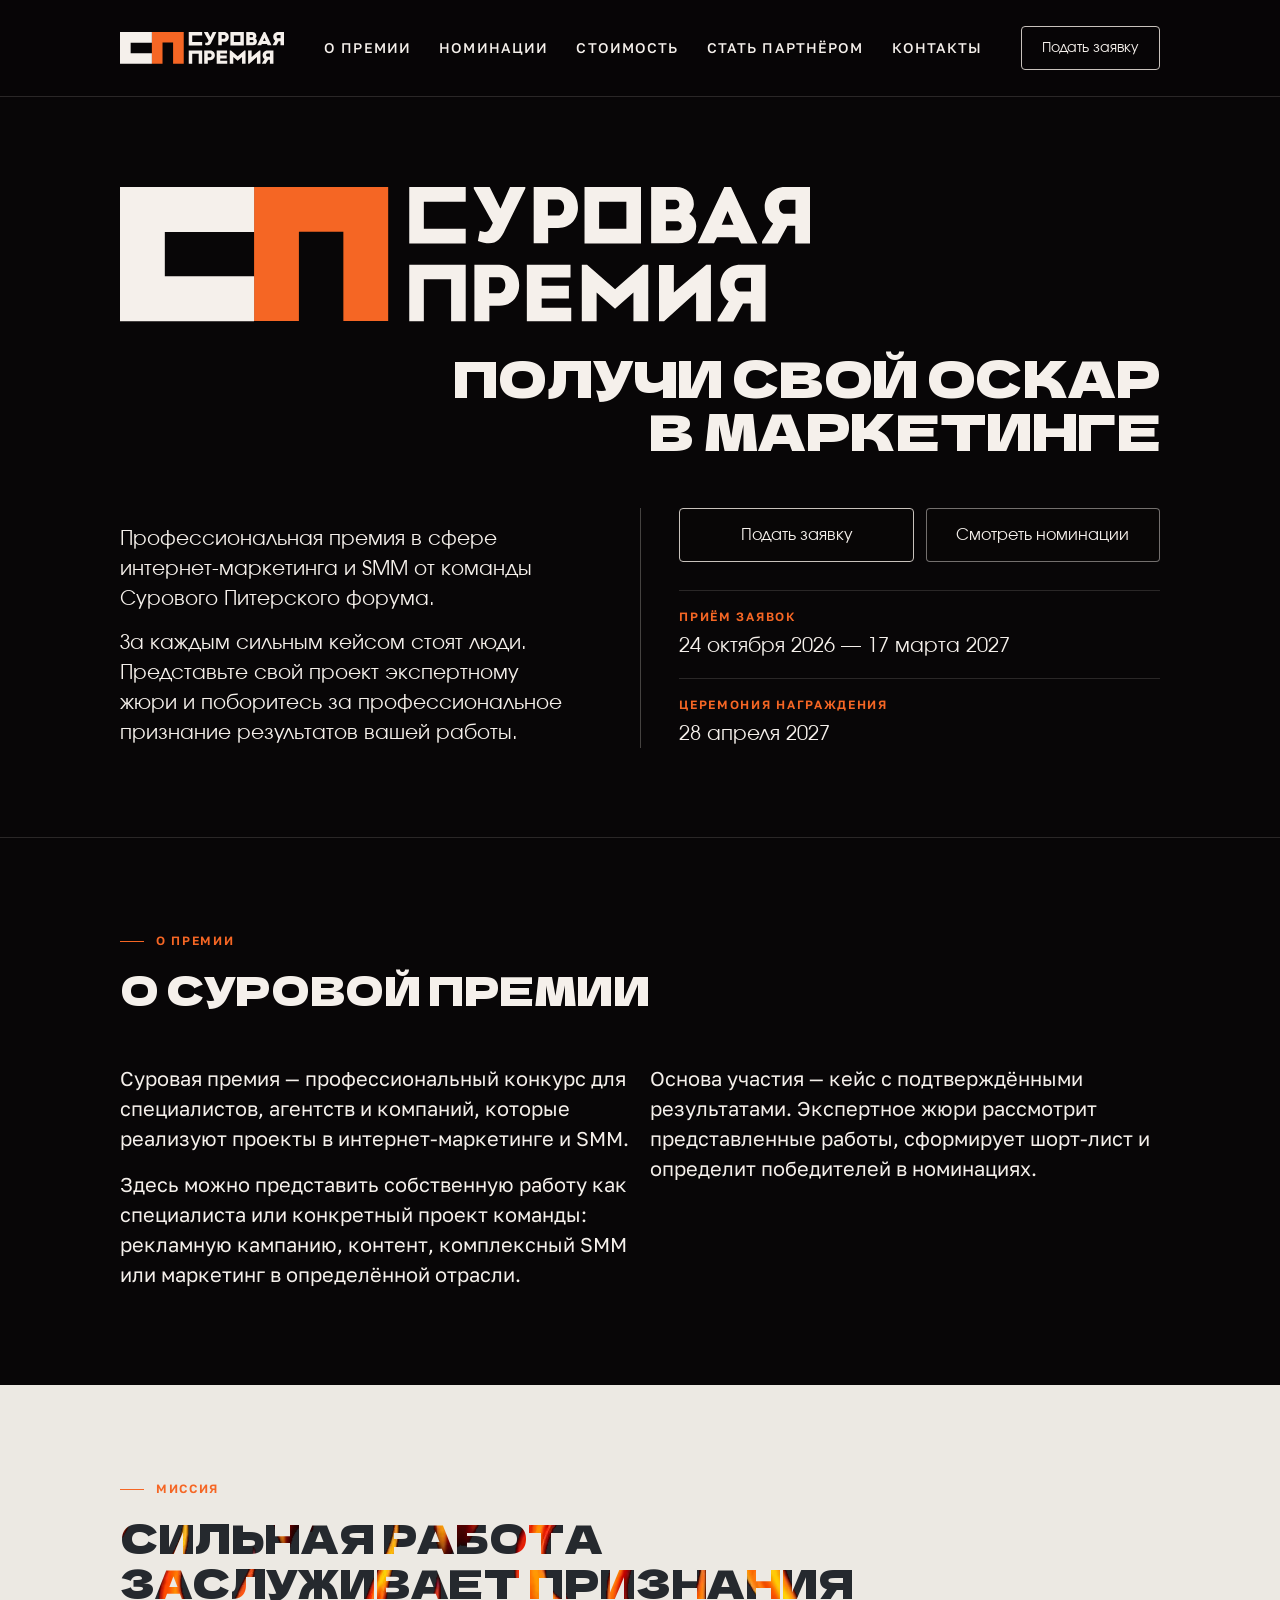
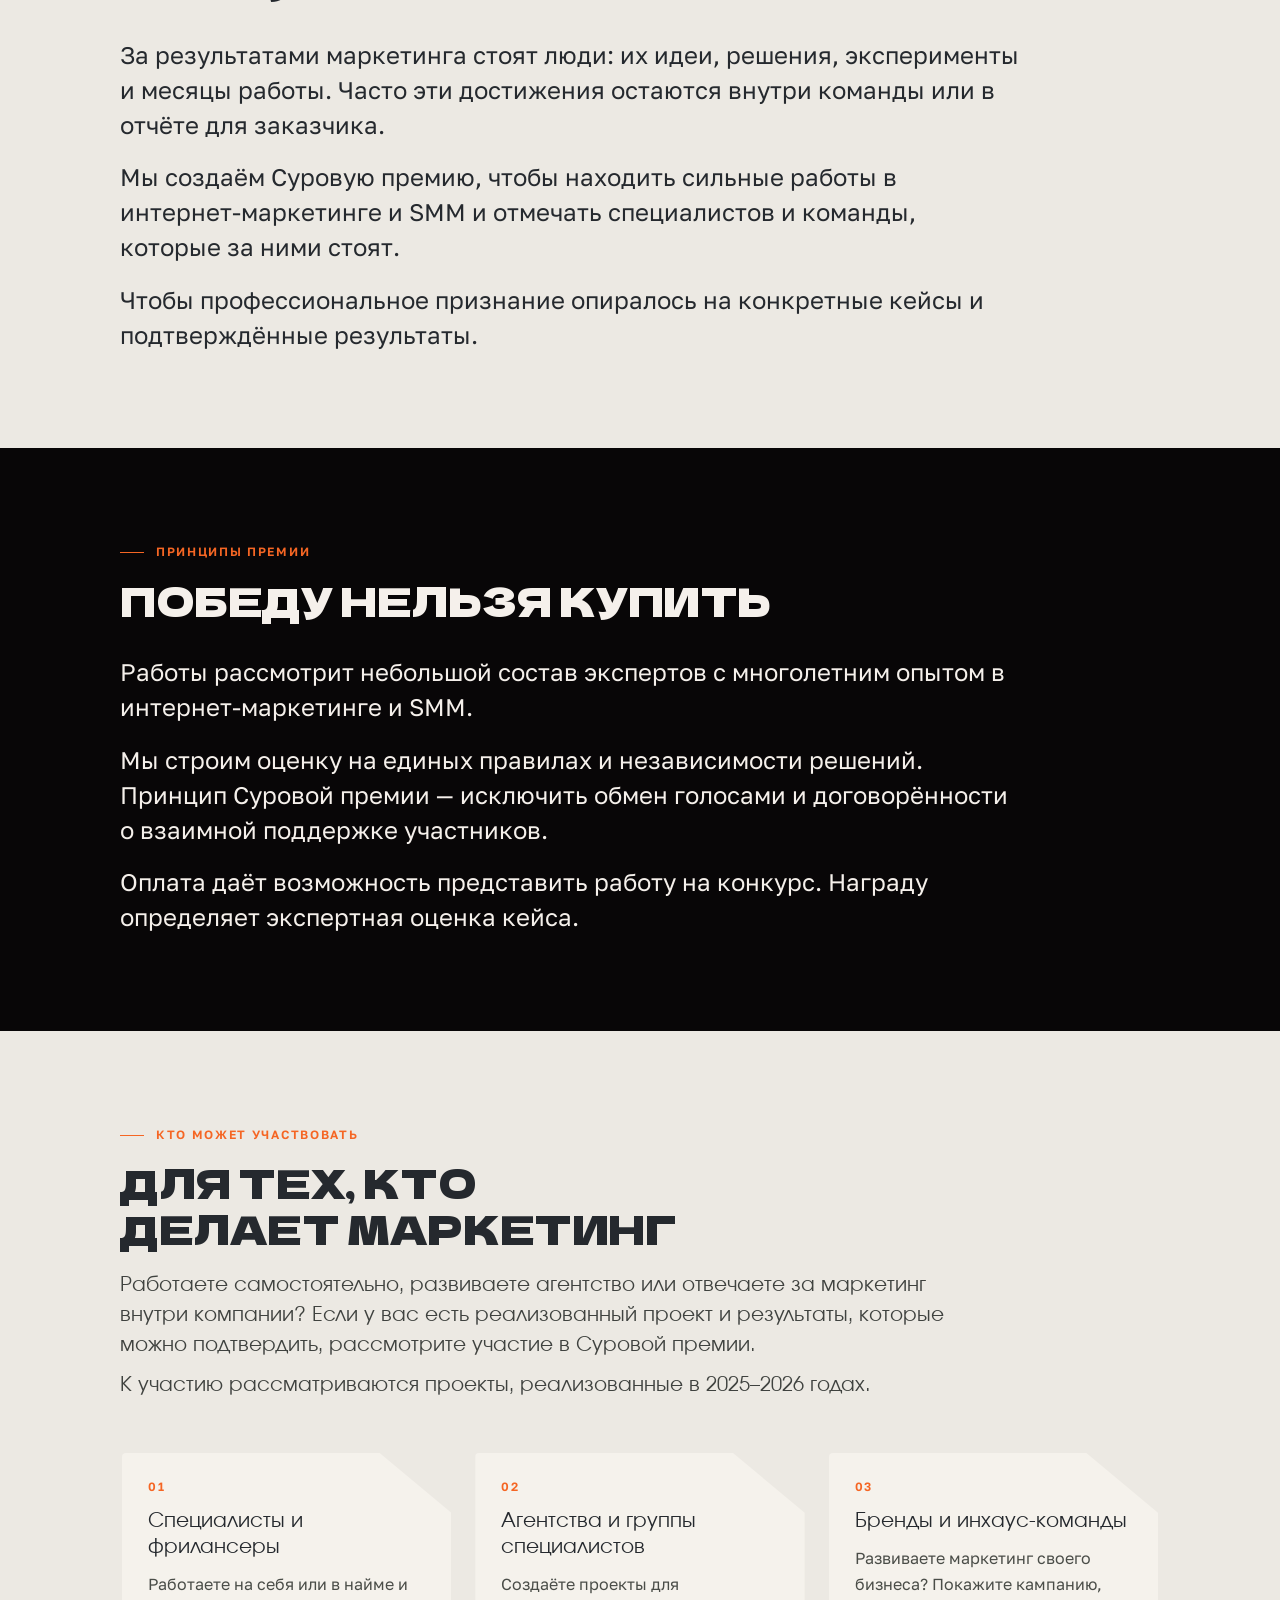
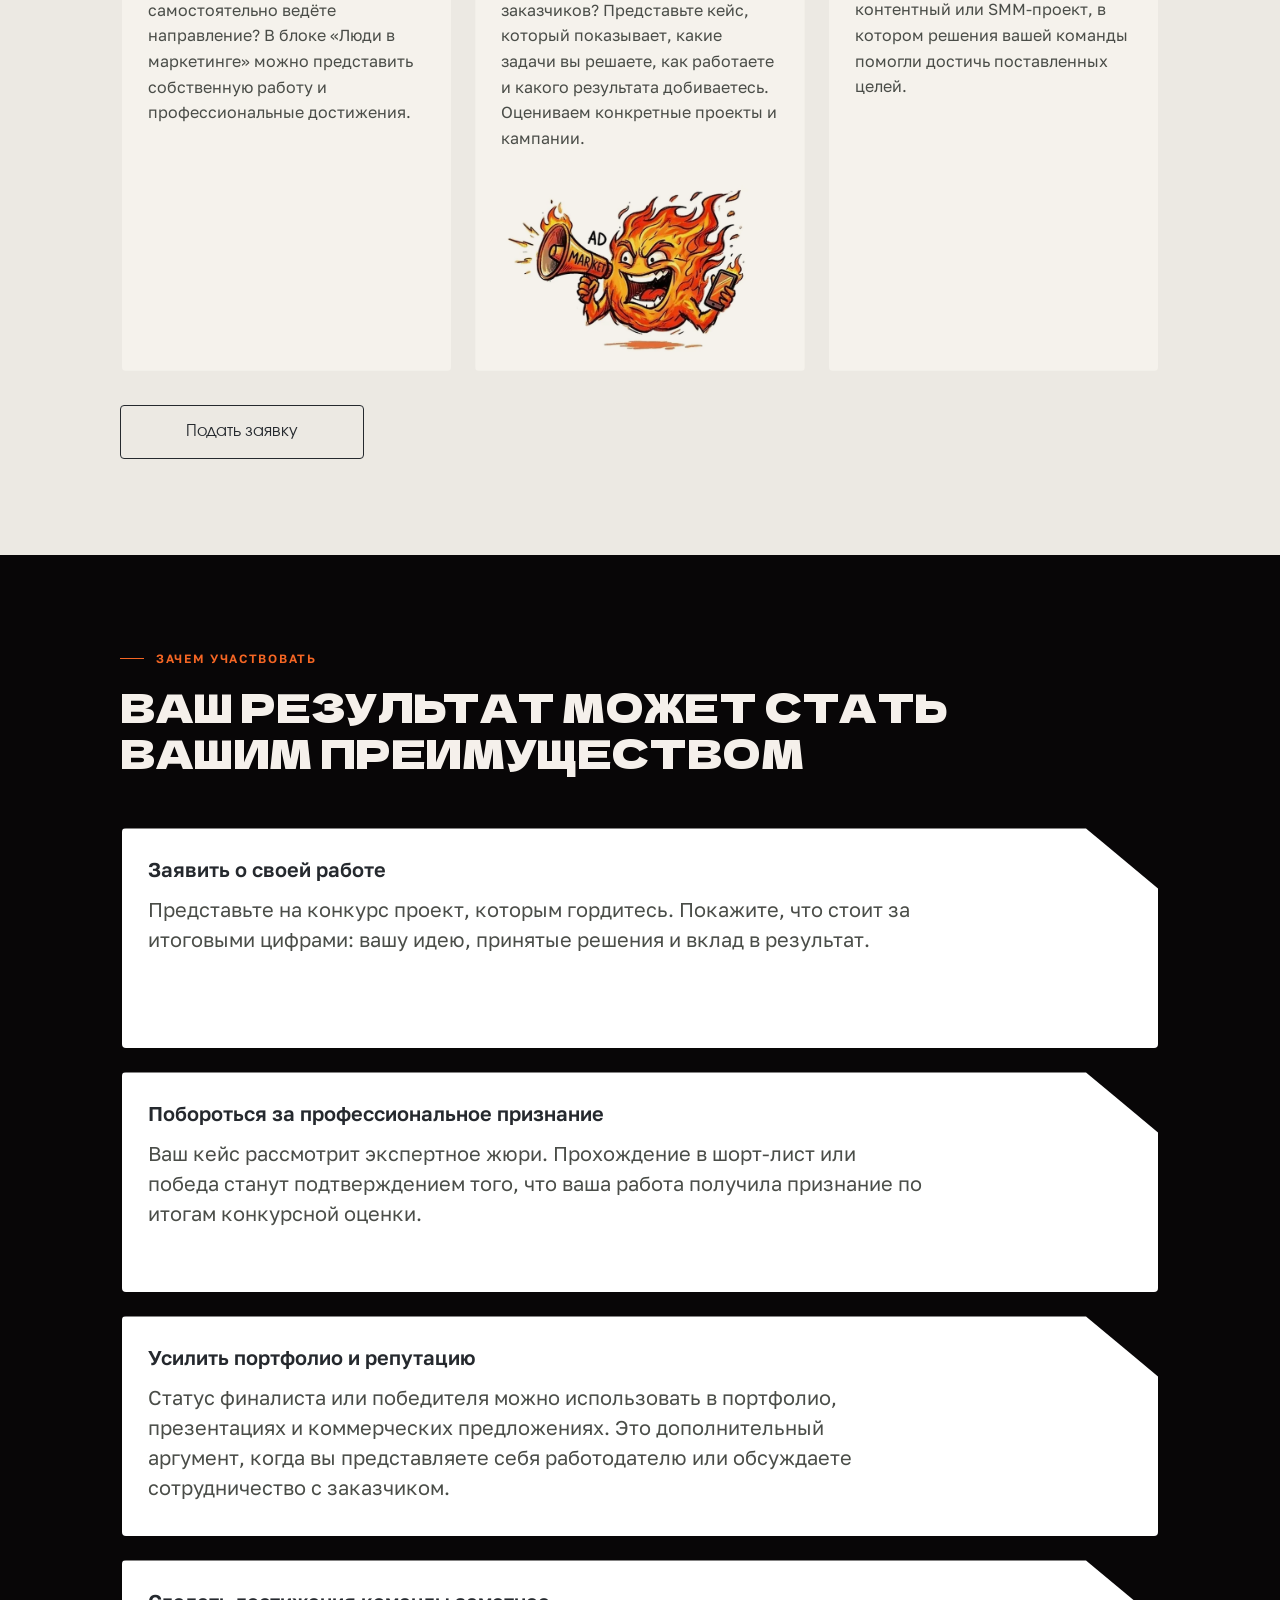
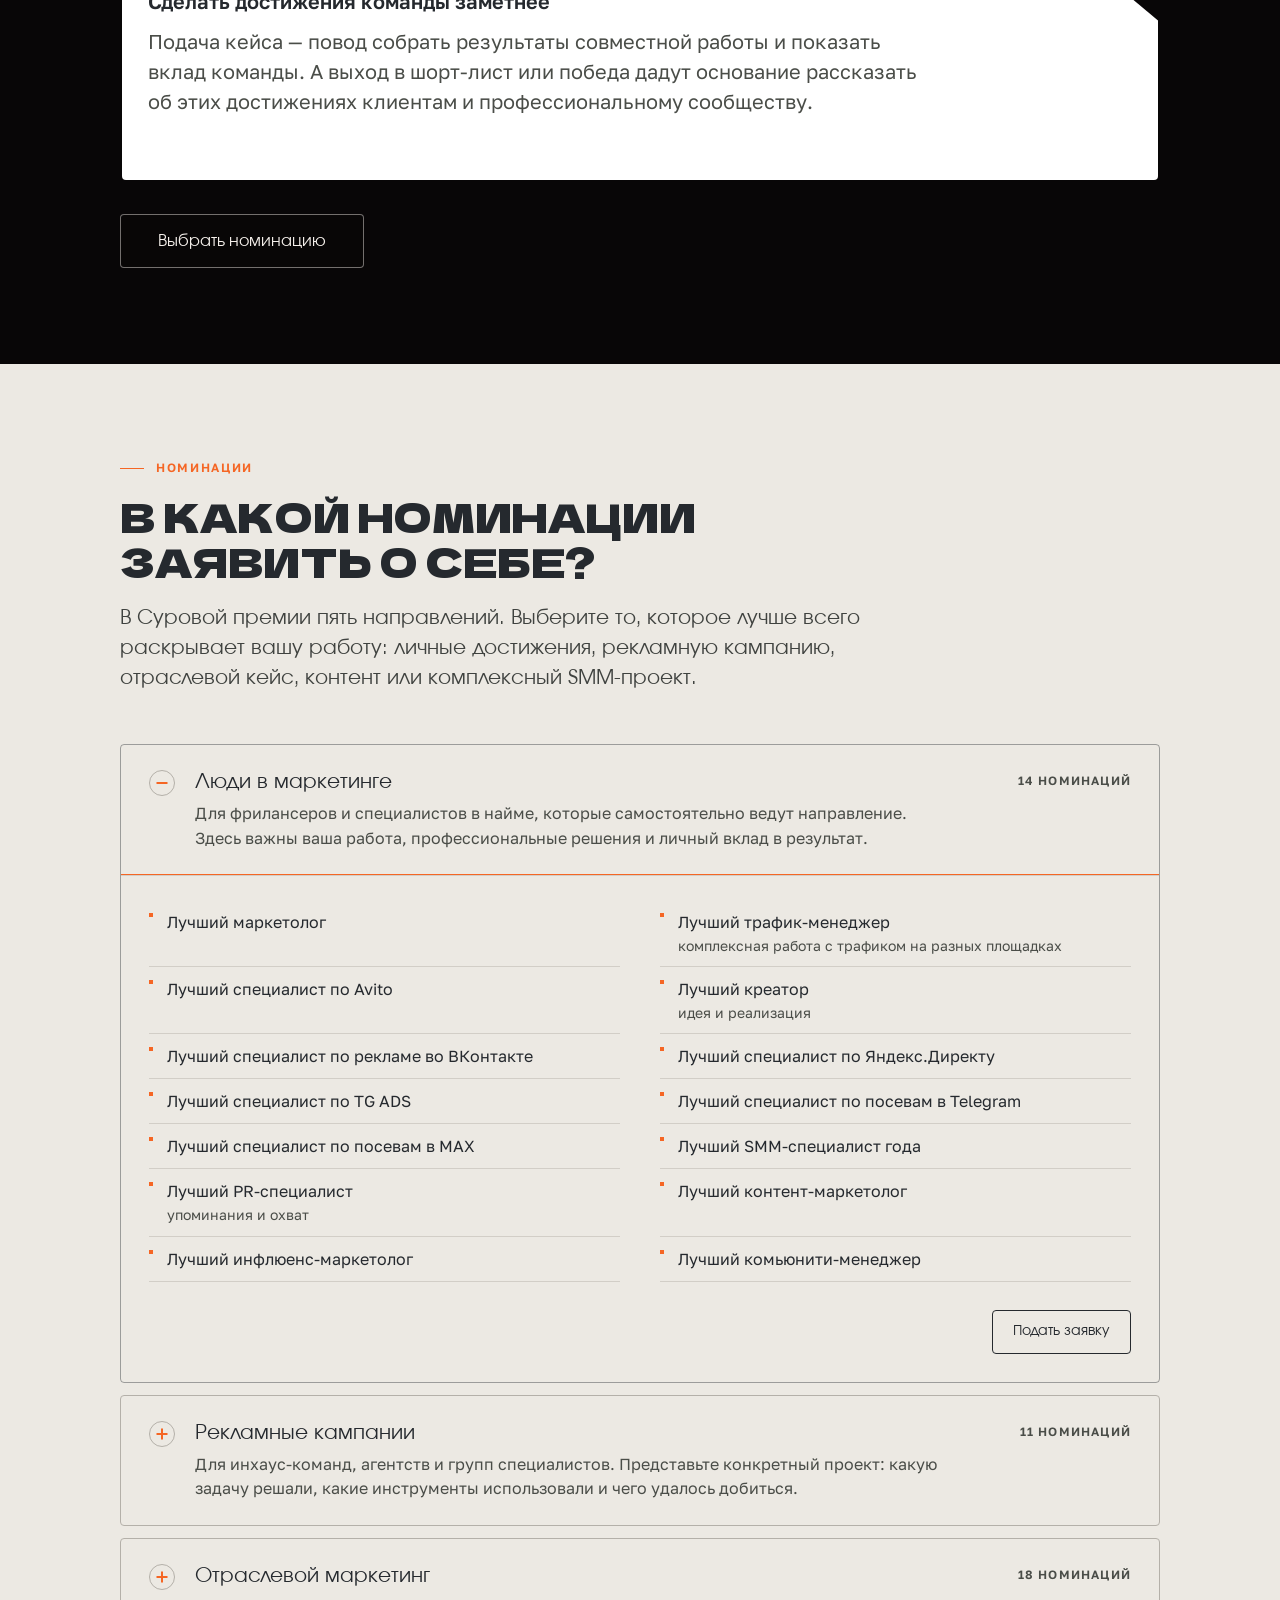
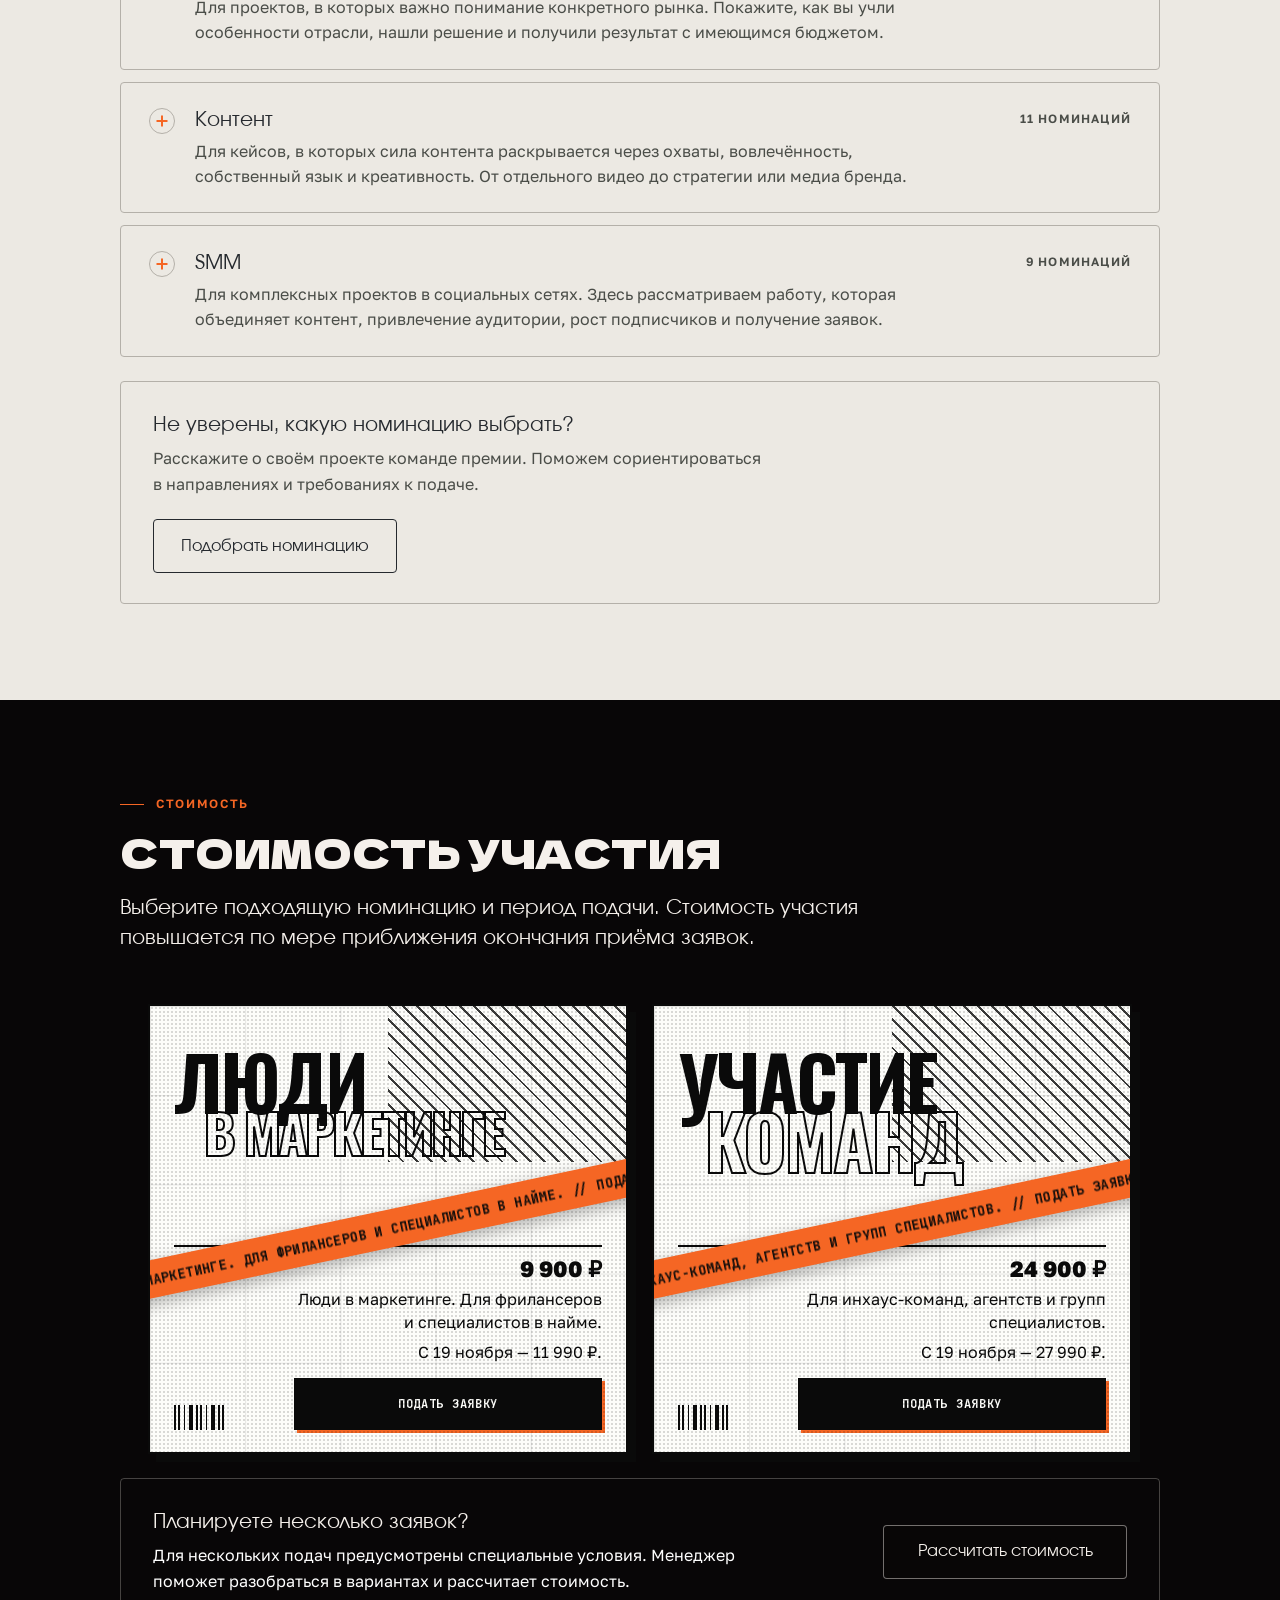
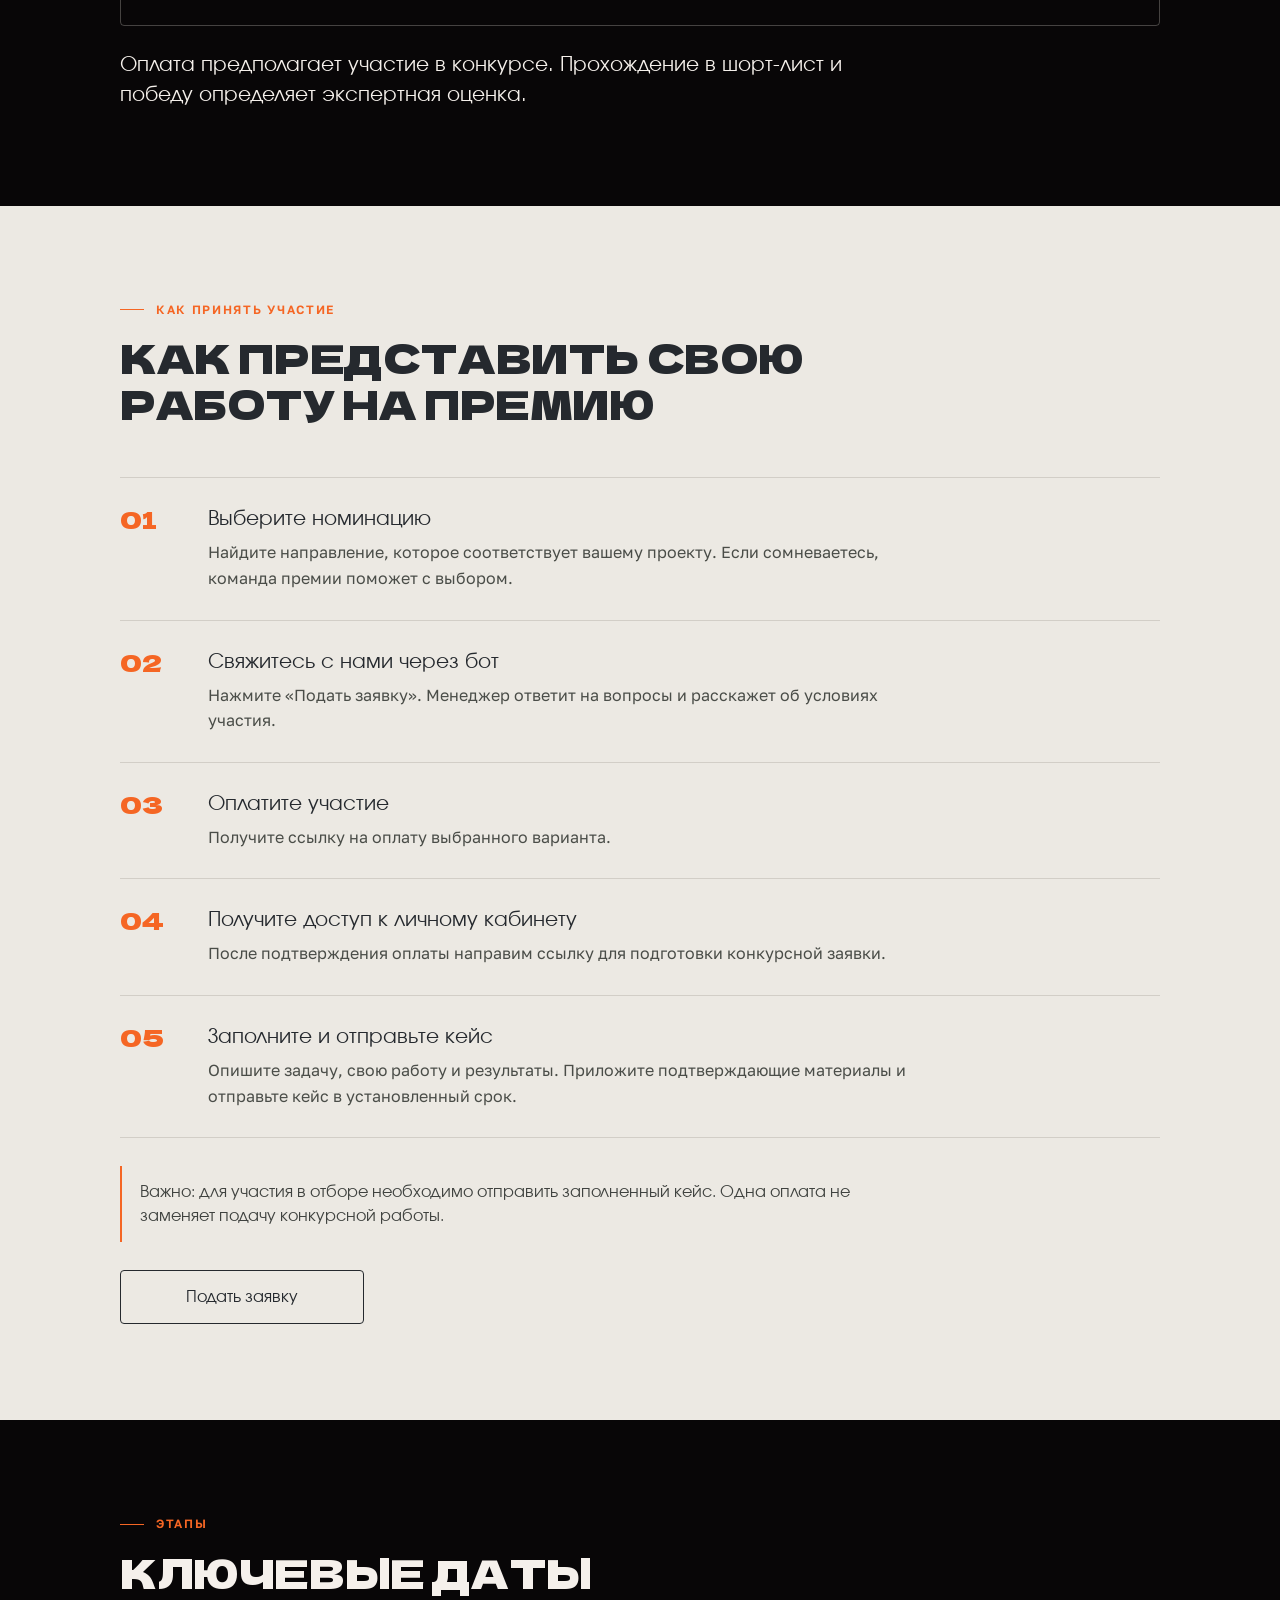
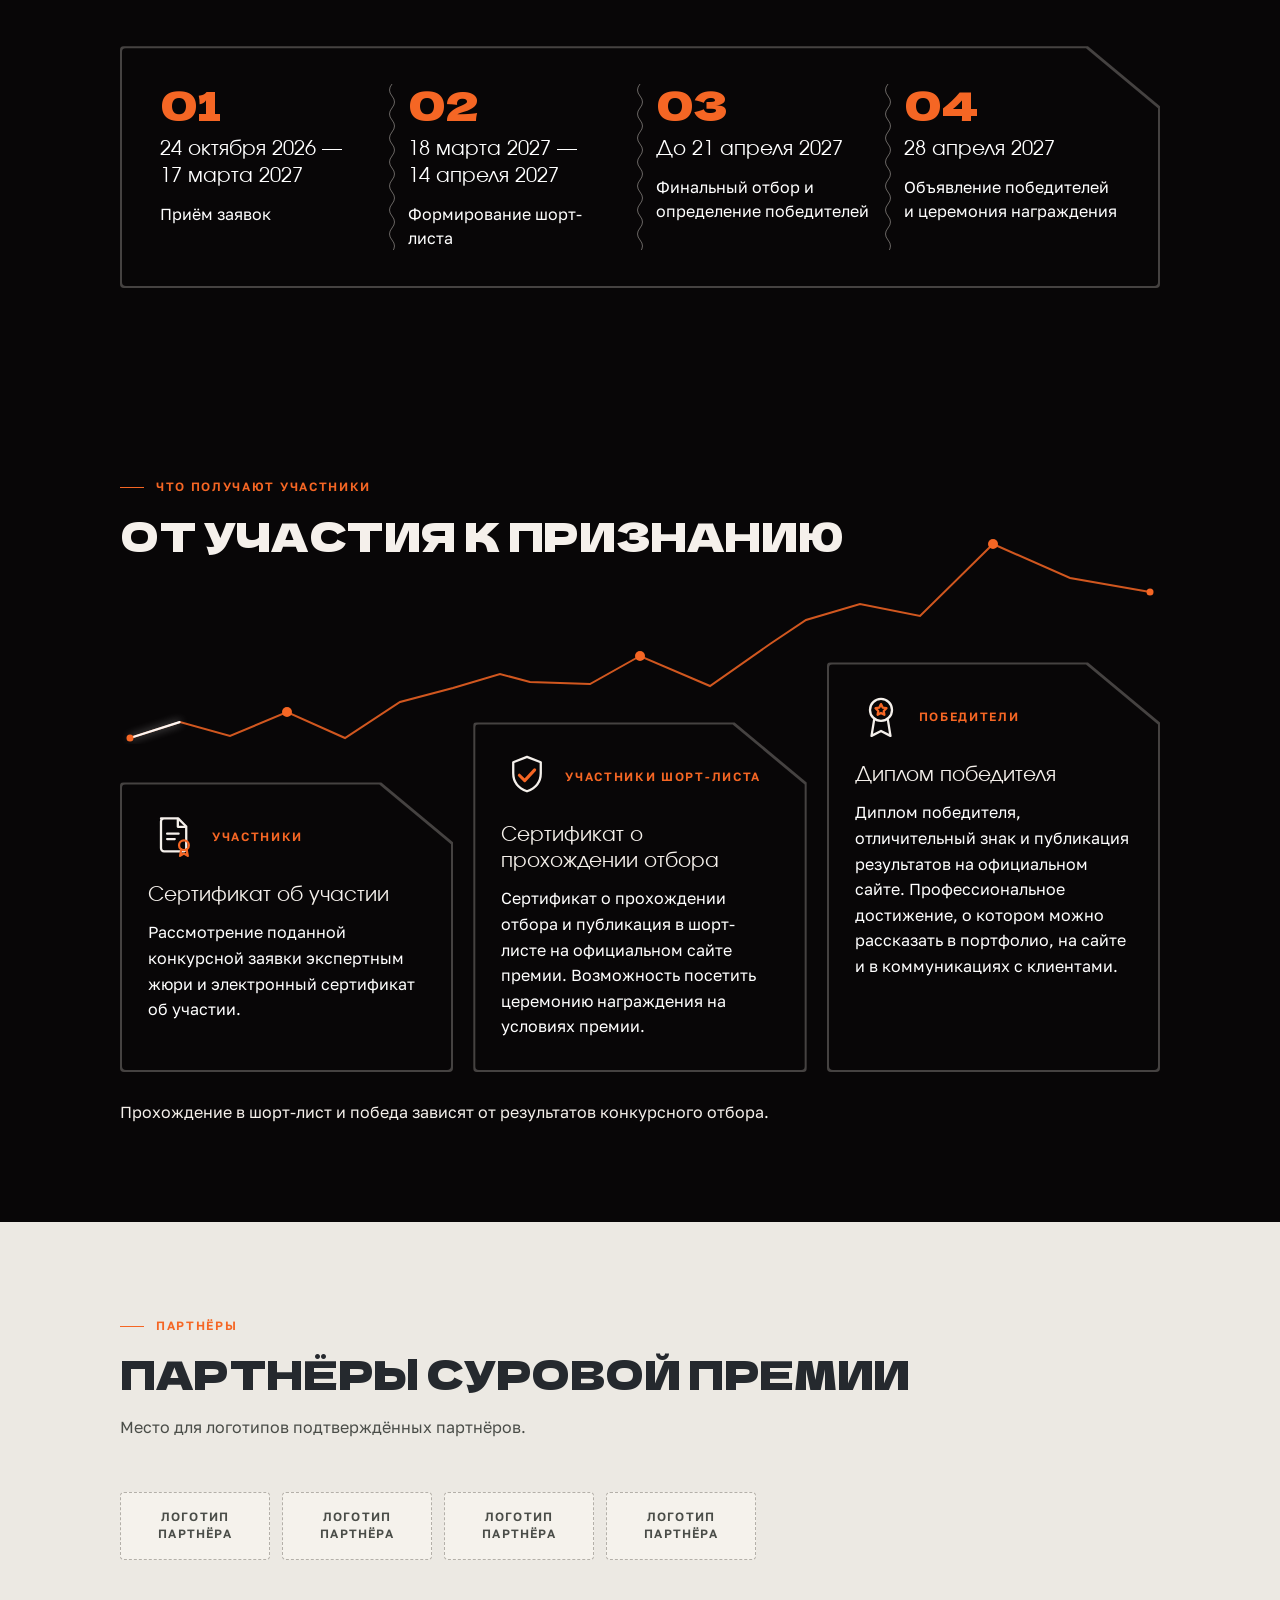
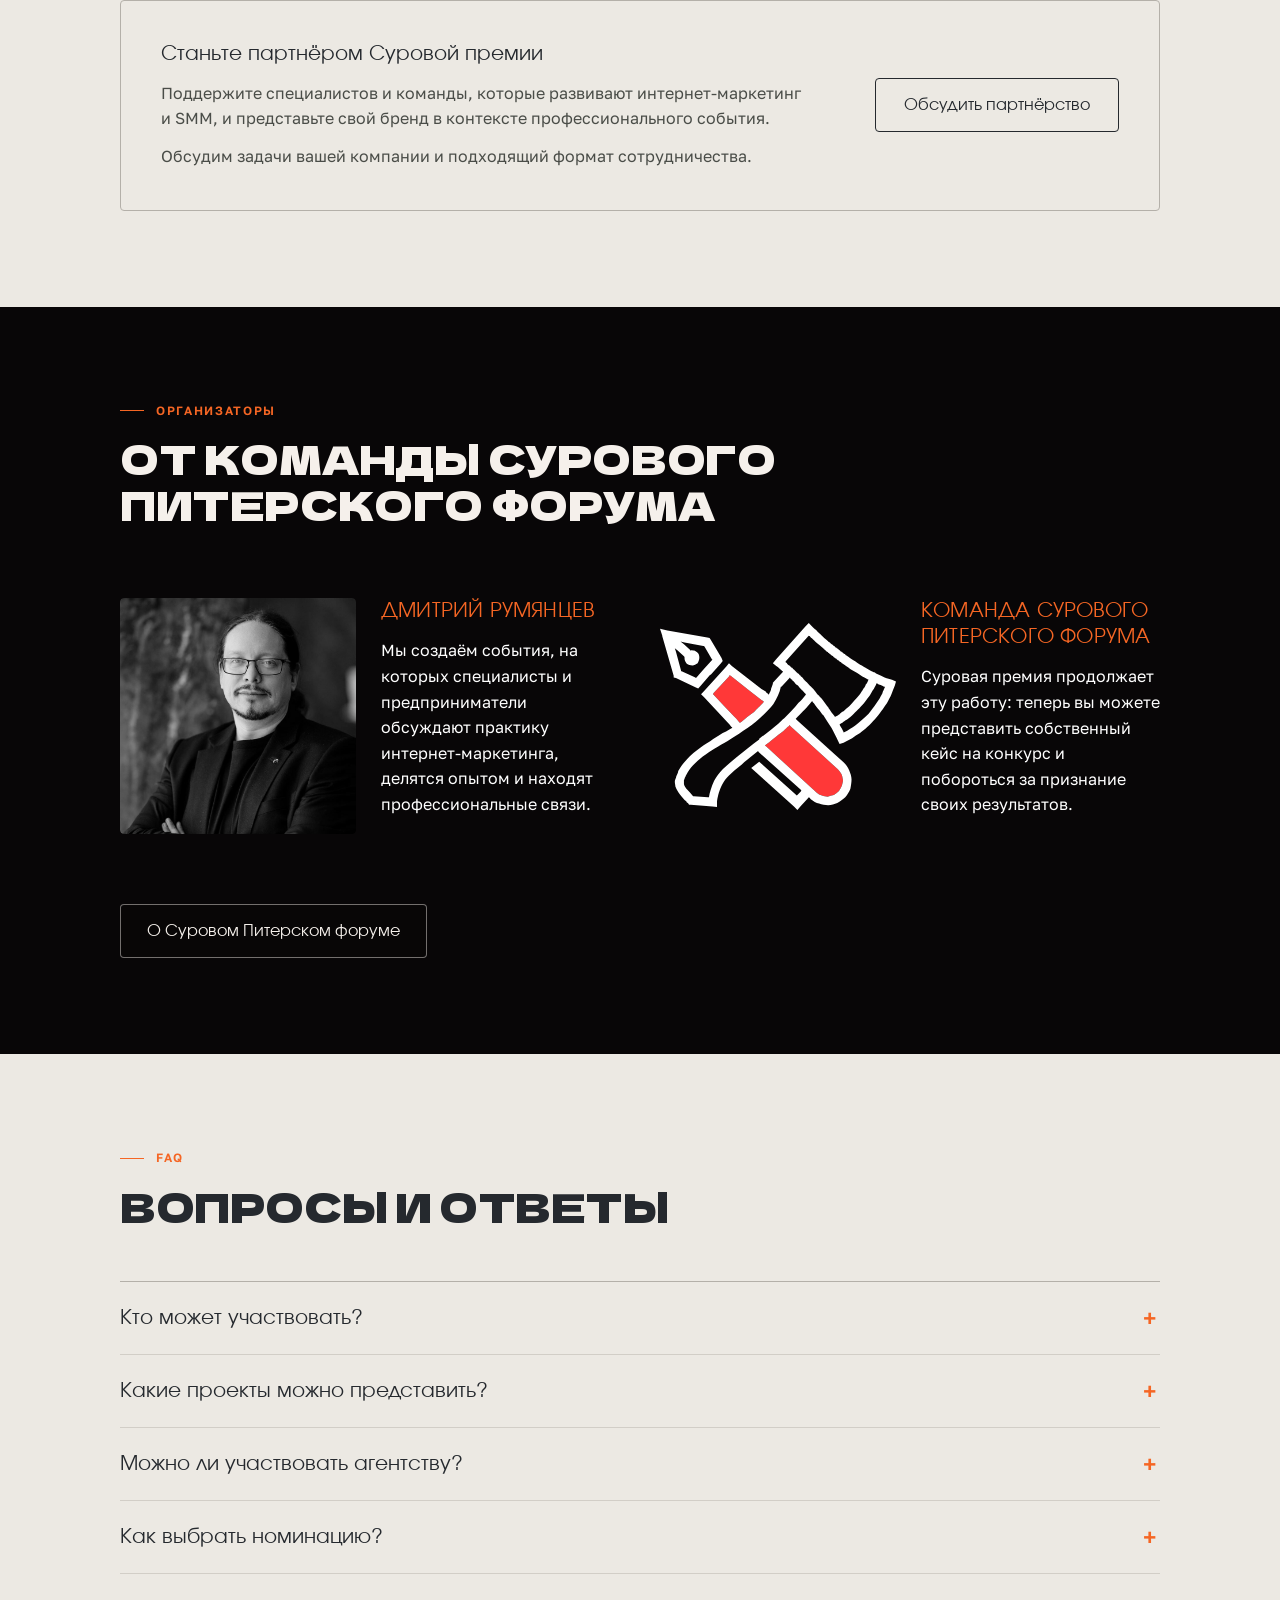
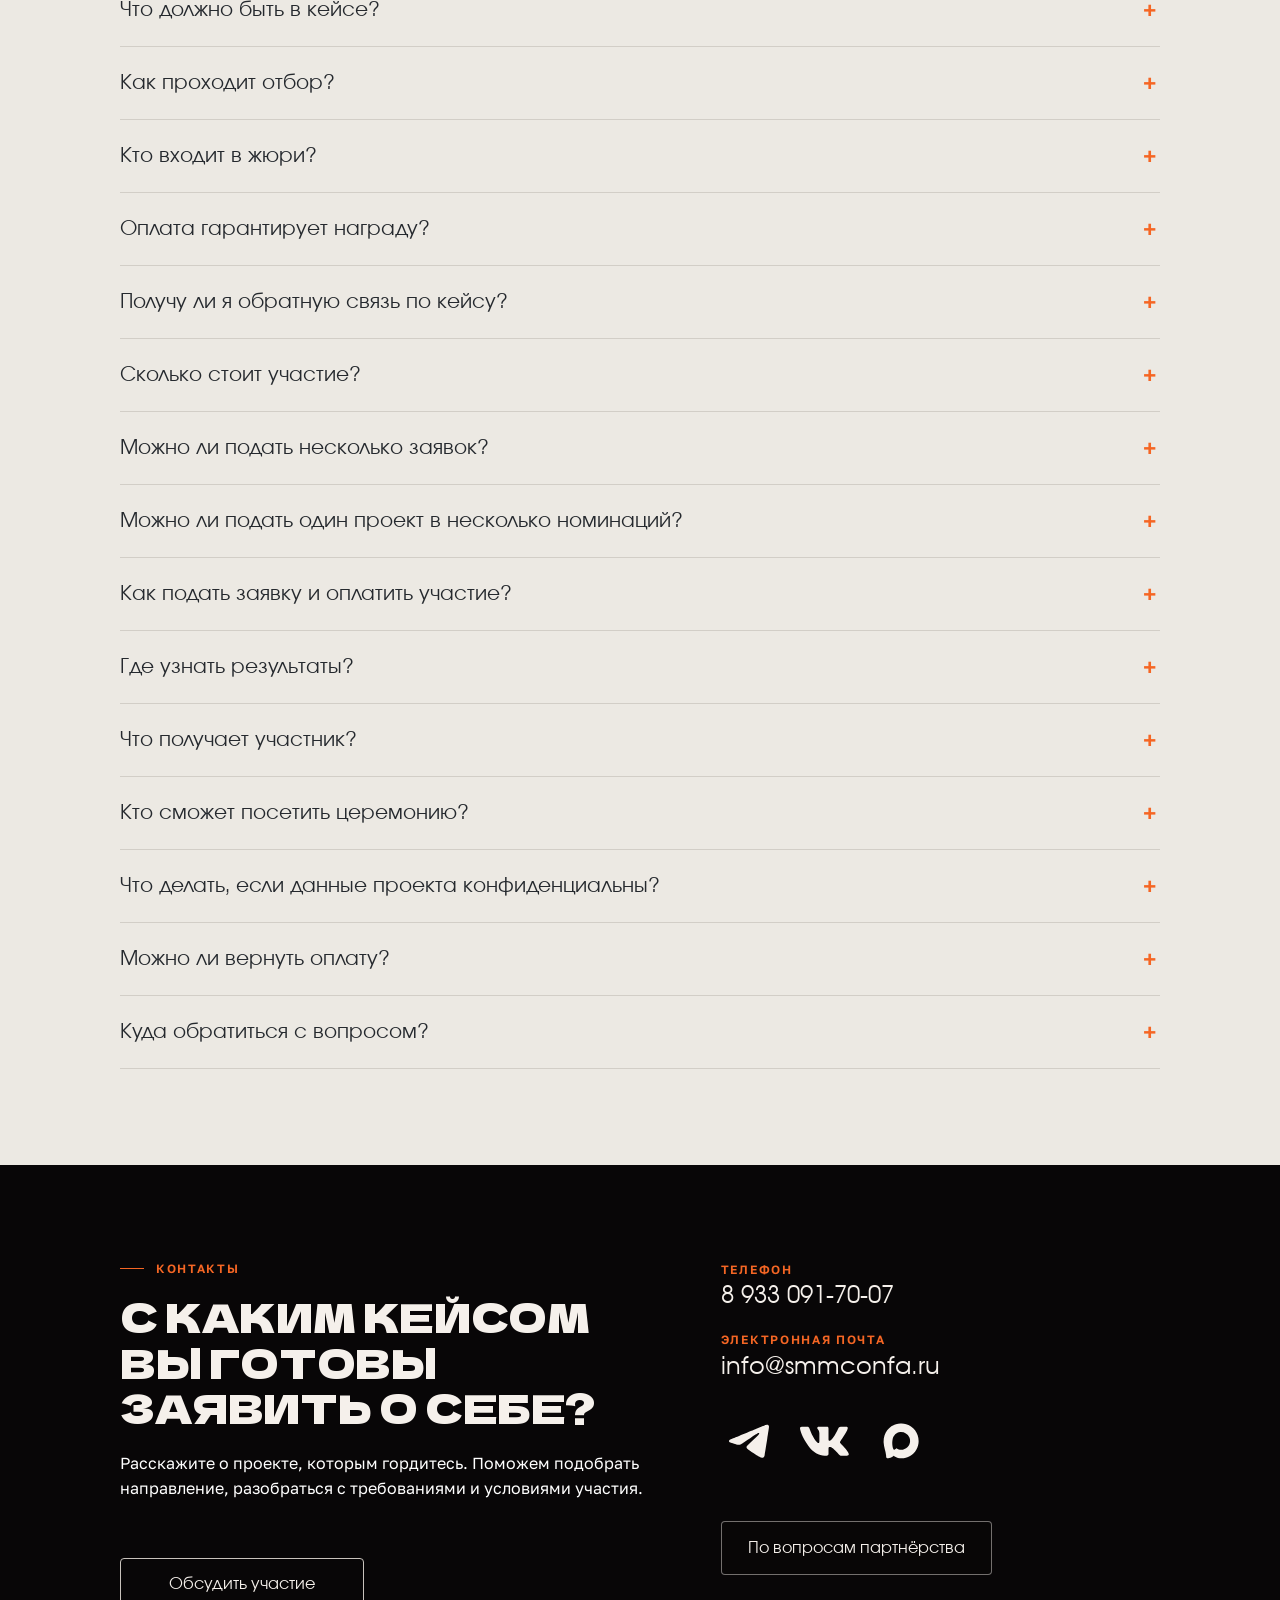
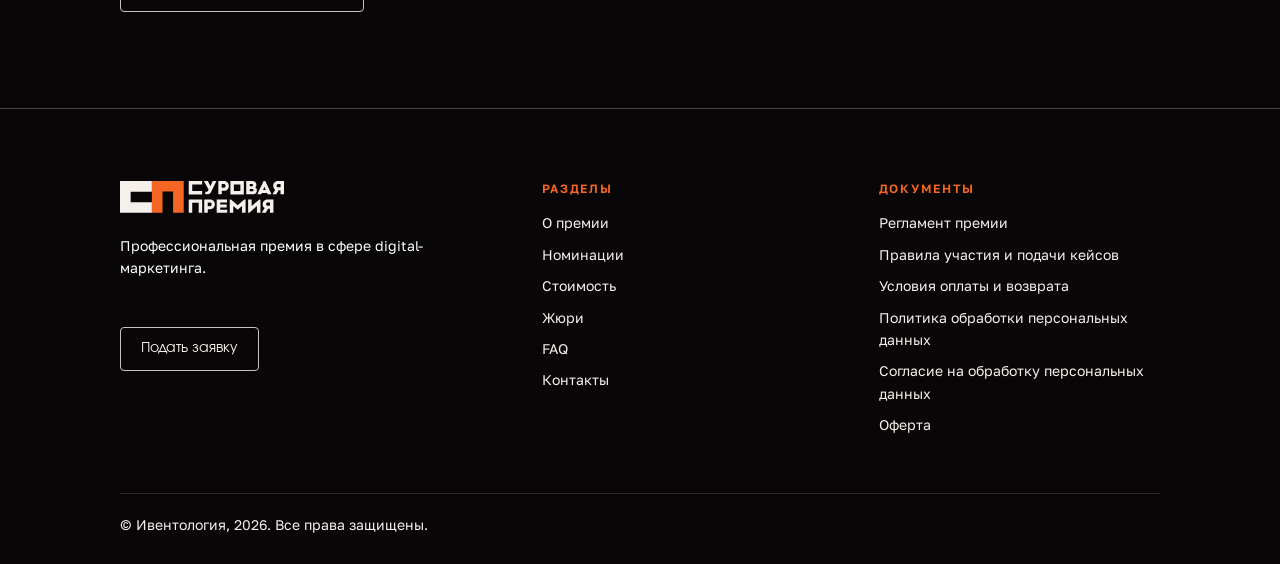
==== commit 72558b4a: "Стоимость: тарифы-постеры в разделе «Стоимость» Вариант 3 с тестовой страницы (Uiverse «curvy-snake-" ====
--- a/index.html
+++ b/index.html
@@ -14,6 +14,7 @@
   <link rel="preload" href="fonts/dela-gothic-one-cyrillic.woff2" as="font" type="font/woff2" crossorigin />
   <link rel="stylesheet" href="css/tokens.css?v=10" />
   <link rel="stylesheet" href="css/style.css?v=83" />
+  <link rel="stylesheet" href="css/tariffs.css?v=3" />
   <link rel="stylesheet" href="css/scroll-burn.css?v=5" />
   <link rel="stylesheet" href="css/fire.css?v=3" />
   <link rel="stylesheet" href="css/partners-form.css?v=1" />
@@ -467,22 +468,62 @@
         <p class="lead">Выберите подходящую номинацию и период подачи. Стоимость участия повышается по мере приближения окончания приёма заявок.</p>
       </div>
 
-      <div class="grid grid--2">
-        <article class="card price-card">
-          <h3>Люди в маркетинге</h3>
-          <div class="price">9 900 ₽</div>
-          <div class="price-note">с 19 ноября — 11 990 ₽</div>
-          <p class="muted">Для фрилансеров и специалистов в найме, которые самостоятельно ведут направление.</p>
-          <div class="price-card__action"><a class="btn" href="https://salebot.site/st/bw6e/conf_surov_forum_prem" target="_blank" rel="noopener">Подать заявку</a></div>
-        </article>
-
-        <article class="card price-card">
-          <h3>Участие команд</h3>
-          <div class="price">24 900 ₽</div>
-          <div class="price-note">с 19 ноября — 27 990 ₽</div>
-          <p class="muted">Для инхаус-команд, агентств и групп специалистов.</p>
-          <div class="price-card__action"><a class="btn" href="https://salebot.site/st/bw6e/conf_surov_forum_prem" target="_blank" rel="noopener">Подать заявку</a></div>
-        </article>
+      <div class="tariff-posters">
+        <div class="poster-row">
+          <article class="poster-card poster-card--people">
+            <div class="poster-grain" aria-hidden="true"></div>
+            <div class="poster-grid" aria-hidden="true"></div>
+            <div class="poster-orb" aria-hidden="true"></div>
+
+            <h3 class="poster-type">
+              <span class="poster-word">Люди</span>
+              <span class="poster-word poster-word--outline">в маркетинге</span>
+            </h3>
+
+            <div class="poster-tape" aria-hidden="true">
+              <div class="poster-tape__scroll">
+                <span>9&nbsp;900&nbsp;₽ // ЛЮДИ В МАРКЕТИНГЕ. ДЛЯ ФРИЛАНСЕРОВ И СПЕЦИАЛИСТОВ В НАЙМЕ. // ПОДАТЬ ЗАЯВКУ //</span>
+                <span>9&nbsp;900&nbsp;₽ // ЛЮДИ В МАРКЕТИНГЕ. ДЛЯ ФРИЛАНСЕРОВ И СПЕЦИАЛИСТОВ В НАЙМЕ. // ПОДАТЬ ЗАЯВКУ //</span>
+              </div>
+            </div>
+
+            <div class="poster-foot">
+              <div class="poster-barcode" aria-hidden="true"></div>
+              <div class="poster-info">
+                <p class="poster-price">9&nbsp;900&nbsp;₽</p>
+                <p>Люди в маркетинге. Для фрилансеров и специалистов в найме.<span class="poster-date">С 19 ноября — 11&nbsp;990&nbsp;₽.</span></p>
+                <a class="poster-cta" href="https://salebot.site/st/bw6e/conf_surov_forum_prem" target="_blank" rel="noopener" aria-label="Подать заявку — Люди в маркетинге, 9 900 ₽">Подать заявку</a>
+              </div>
+            </div>
+          </article>
+
+          <article class="poster-card">
+            <div class="poster-grain" aria-hidden="true"></div>
+            <div class="poster-grid" aria-hidden="true"></div>
+            <div class="poster-orb" aria-hidden="true"></div>
+
+            <h3 class="poster-type">
+              <span class="poster-word">Участие</span>
+              <span class="poster-word poster-word--outline">команд</span>
+            </h3>
+
+            <div class="poster-tape" aria-hidden="true">
+              <div class="poster-tape__scroll">
+                <span>24&nbsp;900&nbsp;₽ // ДЛЯ ИНХАУС-КОМАНД, АГЕНТСТВ И ГРУПП СПЕЦИАЛИСТОВ. // ПОДАТЬ ЗАЯВКУ //</span>
+                <span>24&nbsp;900&nbsp;₽ // ДЛЯ ИНХАУС-КОМАНД, АГЕНТСТВ И ГРУПП СПЕЦИАЛИСТОВ. // ПОДАТЬ ЗАЯВКУ //</span>
+              </div>
+            </div>
+
+            <div class="poster-foot">
+              <div class="poster-barcode" aria-hidden="true"></div>
+              <div class="poster-info">
+                <p class="poster-price">24&nbsp;900&nbsp;₽</p>
+                <p>Для инхаус-команд, агентств и групп специалистов.<span class="poster-date">С 19 ноября — 27&nbsp;990&nbsp;₽.</span></p>
+                <a class="poster-cta" href="https://salebot.site/st/bw6e/conf_surov_forum_prem" target="_blank" rel="noopener" aria-label="Подать заявку — Участие команд, 24 900 ₽">Подать заявку</a>
+              </div>
+            </div>
+          </article>
+        </div>
       </div>
 
       <div class="cta-strip">
--- a/css/tariffs.css
+++ b/css/tariffs.css
@@ -0,0 +1,339 @@
+/* ==========================================================================
+   «Суровая премия» — стоимость участия в виде постеров.
+   Взято с тестовой страницы (вариант 3, Uiverse «curvy-snake-6»), только
+   минималистичный режим, без переключателя «жёсткий режим».
+   Шрифты заменены на свободные: Impact → Oswald, Courier New → JetBrains Mono
+   (OFL, см. ШРИФТЫ.md); основной текст и цена — Golos Award из tokens.css.
+   ========================================================================== */
+
+@font-face {
+  font-family: "Oswald";
+  src: url("../fonts/oswald-cyrillic-700.woff2") format("woff2");
+  font-weight: 700;
+  font-style: normal;
+  font-display: swap;
+  unicode-range: U+0301, U+0400-045F, U+0490-0491, U+04B0-04B1, U+2116;
+}
+
+@font-face {
+  font-family: "Oswald";
+  src: url("../fonts/oswald-latin-700.woff2") format("woff2");
+  font-weight: 700;
+  font-style: normal;
+  font-display: swap;
+  unicode-range: U+0000-00FF, U+0131, U+0152-0153, U+02BB-02BC, U+02C6,
+    U+02DA, U+02DC, U+0304, U+0308, U+0329, U+2000-206F, U+20AC, U+2122,
+    U+2191, U+2193, U+2212, U+2215, U+FEFF, U+FFFD;
+}
+
+@font-face {
+  font-family: "JetBrains Mono";
+  src: url("../fonts/jetbrains-mono-cyrillic.woff2") format("woff2");
+  font-weight: 300 800;
+  font-style: normal;
+  font-display: swap;
+  unicode-range: U+0301, U+0400-045F, U+0490-0491, U+04B0-04B1, U+2116;
+}
+
+@font-face {
+  font-family: "JetBrains Mono";
+  src: url("../fonts/jetbrains-mono-latin.woff2") format("woff2");
+  font-weight: 300 800;
+  font-style: normal;
+  font-display: swap;
+  unicode-range: U+0000-00FF, U+0131, U+0152-0153, U+02BB-02BC, U+02C6,
+    U+02DA, U+02DC, U+0304, U+0308, U+0329, U+2000-206F, U+20AC, U+2122,
+    U+2191, U+2193, U+2212, U+2215, U+FEFF, U+FFFD;
+}
+
+.tariff-posters {
+  --tp-bg: #fdfdfa;
+  --tp-ink: #0a0a0a;
+  --tp-accent: var(--brand-accent, #f56624);
+
+  font-family: var(--font-base);
+  line-height: normal;
+}
+
+.tariff-posters *,
+.tariff-posters *::before,
+.tariff-posters *::after {
+  box-sizing: border-box;
+}
+
+.tariff-posters .poster-row {
+  display: flex;
+  flex-wrap: wrap;
+  align-items: flex-start;
+  justify-content: center;
+  gap: 24px;
+}
+
+/* ---------- постер ---------- */
+
+.tariff-posters .poster-card {
+  position: relative;
+  width: min(480px, 100%);
+  height: 450px;
+  margin: 0;
+  padding: 0;
+  container-type: inline-size;
+  background: var(--tp-bg);
+  border: 2px solid var(--tp-ink);
+  box-shadow: 8px 8px 0 var(--tp-ink);
+  color: var(--tp-ink);
+  overflow: hidden;
+  transition: transform 0.6s cubic-bezier(0.83, 0, 0.17, 1),
+    box-shadow 0.6s cubic-bezier(0.83, 0, 0.17, 1);
+  transform-style: preserve-3d;
+}
+
+.tariff-posters .poster-card:hover {
+  transform: rotateY(5deg) rotateX(2deg) scale(1.02);
+  box-shadow: 12px 12px 0 var(--tp-ink);
+}
+
+/* ---------- фактуры: сетка, зерно, штриховка ---------- */
+
+.tariff-posters .poster-grain {
+  position: absolute;
+  inset: 0;
+  z-index: 10;
+  background-image: radial-gradient(var(--tp-ink) 1px, transparent 1px);
+  background-size: 4px 4px;
+  opacity: 0.15;
+  pointer-events: none;
+}
+
+.tariff-posters .poster-grid {
+  position: absolute;
+  inset: 0;
+  background-image: linear-gradient(
+      to right,
+      var(--tp-ink) 1px,
+      transparent 1px
+    ),
+    linear-gradient(to bottom, var(--tp-ink) 1px, transparent 1px);
+  background-size: 20% 20%;
+  opacity: 0.1;
+  pointer-events: none;
+}
+
+.tariff-posters .poster-orb {
+  position: absolute;
+  top: -10%;
+  right: -10%;
+  width: 60%;
+  height: 45%;
+  background: repeating-linear-gradient(
+    45deg,
+    var(--tp-ink) 0 2px,
+    transparent 2px 10px
+  );
+  mix-blend-mode: multiply;
+  opacity: 0.8;
+}
+
+/* ---------- крупный заголовок ---------- */
+
+.tariff-posters .poster-type {
+  position: absolute;
+  top: 10%;
+  left: 5%;
+  z-index: 5;
+  display: flex;
+  flex-direction: column;
+  margin: 0;
+  color: var(--tp-ink);
+  font-family: "Oswald", "Golos Award", sans-serif;
+  font-size: clamp(2.5rem, 15.5cqw, 5rem);
+  font-weight: 700;
+  line-height: 0.8;
+  letter-spacing: -0.04em;
+  text-transform: uppercase;
+}
+
+.tariff-posters .poster-word {
+  display: block;
+  white-space: nowrap;
+}
+
+.tariff-posters .poster-word--outline {
+  margin-left: 10%;
+  color: transparent;
+  -webkit-text-stroke: 2px var(--tp-ink);
+}
+
+/* «В маркетинге» длиннее остальных строк — уменьшаем только её. */
+.tariff-posters .poster-card--people .poster-word--outline {
+  font-size: clamp(1.9rem, 12cqw, 3.4rem);
+}
+
+/* ---------- лента ---------- */
+
+.tariff-posters .poster-tape {
+  position: absolute;
+  top: 46%;
+  left: -30%;
+  z-index: 20;
+  display: flex;
+  width: 160%;
+  padding: 0.6rem 0;
+  background: var(--tp-accent);
+  color: var(--tp-ink);
+  font-family: "JetBrains Mono", monospace;
+  font-size: 0.8rem;
+  font-weight: 700;
+  line-height: normal;
+  white-space: nowrap;
+  overflow: hidden;
+  box-shadow: 0 5px 15px rgba(0, 0, 0, 0.3);
+  transform: rotate(-12deg) scale(1.05);
+}
+
+.tariff-posters .poster-tape__scroll {
+  display: flex;
+  width: max-content;
+  animation: tariffTapeScroll 10s linear infinite;
+  will-change: transform;
+}
+
+.tariff-posters .poster-tape__scroll span {
+  padding-right: 1rem;
+}
+
+@keyframes tariffTapeScroll {
+  to {
+    transform: translateX(-50%);
+  }
+}
+
+/* ---------- подвал постера ---------- */
+
+.tariff-posters .poster-foot {
+  position: absolute;
+  bottom: 5%;
+  left: 5%;
+  right: 5%;
+  z-index: 5;
+  display: flex;
+  align-items: flex-end;
+  justify-content: space-between;
+  gap: 16px;
+  padding-top: 0.6rem;
+  border-top: 2px solid var(--tp-ink);
+}
+
+.tariff-posters .poster-barcode {
+  width: 50px;
+  height: 25px;
+  background: repeating-linear-gradient(
+    to right,
+    var(--tp-ink) 0,
+    var(--tp-ink) 2px,
+    transparent 2px,
+    transparent 4px,
+    var(--tp-ink) 4px,
+    var(--tp-ink) 6px,
+    transparent 6px,
+    transparent 10px,
+    var(--tp-ink) 10px,
+    var(--tp-ink) 11px,
+    transparent 11px,
+    transparent 15px,
+    var(--tp-ink) 15px,
+    var(--tp-ink) 19px,
+    transparent 19px,
+    transparent 22px
+  );
+}
+
+.tariff-posters .poster-info {
+  max-width: 72%;
+  text-align: right;
+  color: var(--tp-ink);
+}
+
+.tariff-posters .poster-info p {
+  margin: 0;
+  font-family: var(--font-base);
+  font-size: 1rem;
+  line-height: 1.45;
+  text-wrap: pretty;
+}
+
+.tariff-posters .poster-info .poster-price {
+  margin-bottom: 0.35rem;
+  font-size: 1.375rem;
+  font-weight: 800;
+  line-height: 1.2;
+  letter-spacing: -0.01em;
+}
+
+.tariff-posters .poster-date {
+  display: block;
+  margin-top: 6px;
+  white-space: nowrap;
+}
+
+.tariff-posters .poster-cta {
+  display: inline-flex;
+  align-items: center;
+  justify-content: center;
+  width: 100%;
+  min-height: 52px;
+  margin-top: 14px;
+  padding: 12px 20px;
+  border: 2px solid var(--tp-ink);
+  background: var(--tp-ink);
+  color: var(--tp-bg);
+  font-family: "JetBrains Mono", monospace;
+  font-size: 0.75rem;
+  font-weight: 700;
+  line-height: 1;
+  letter-spacing: 0.06em;
+  text-transform: uppercase;
+  text-decoration: none;
+  box-shadow: 3px 3px 0 var(--tp-accent);
+  transition: transform 0.2s ease, box-shadow 0.2s ease;
+  cursor: pointer;
+}
+
+.tariff-posters .poster-cta:hover {
+  transform: translate(-2px, -2px);
+  box-shadow: 5px 5px 0 var(--tp-accent);
+}
+
+.tariff-posters .poster-cta:active {
+  transform: translate(2px, 2px);
+  box-shadow: 0 0 0 var(--tp-accent);
+}
+
+.tariff-posters .poster-cta:focus-visible {
+  outline: 3px solid var(--tp-ink);
+  outline-offset: 3px;
+}
+
+/* ---------- адаптив ---------- */
+
+@media (max-width: 560px) {
+  .tariff-posters .poster-card {
+    height: 540px;
+  }
+}
+
+@media (prefers-reduced-motion: reduce) {
+  .tariff-posters .poster-card,
+  .tariff-posters .poster-card:hover {
+    transform: none;
+    transition: none;
+  }
+
+  .tariff-posters .poster-tape__scroll {
+    animation: none;
+  }
+
+  .tariff-posters .poster-cta {
+    transition: none;
+  }
+}
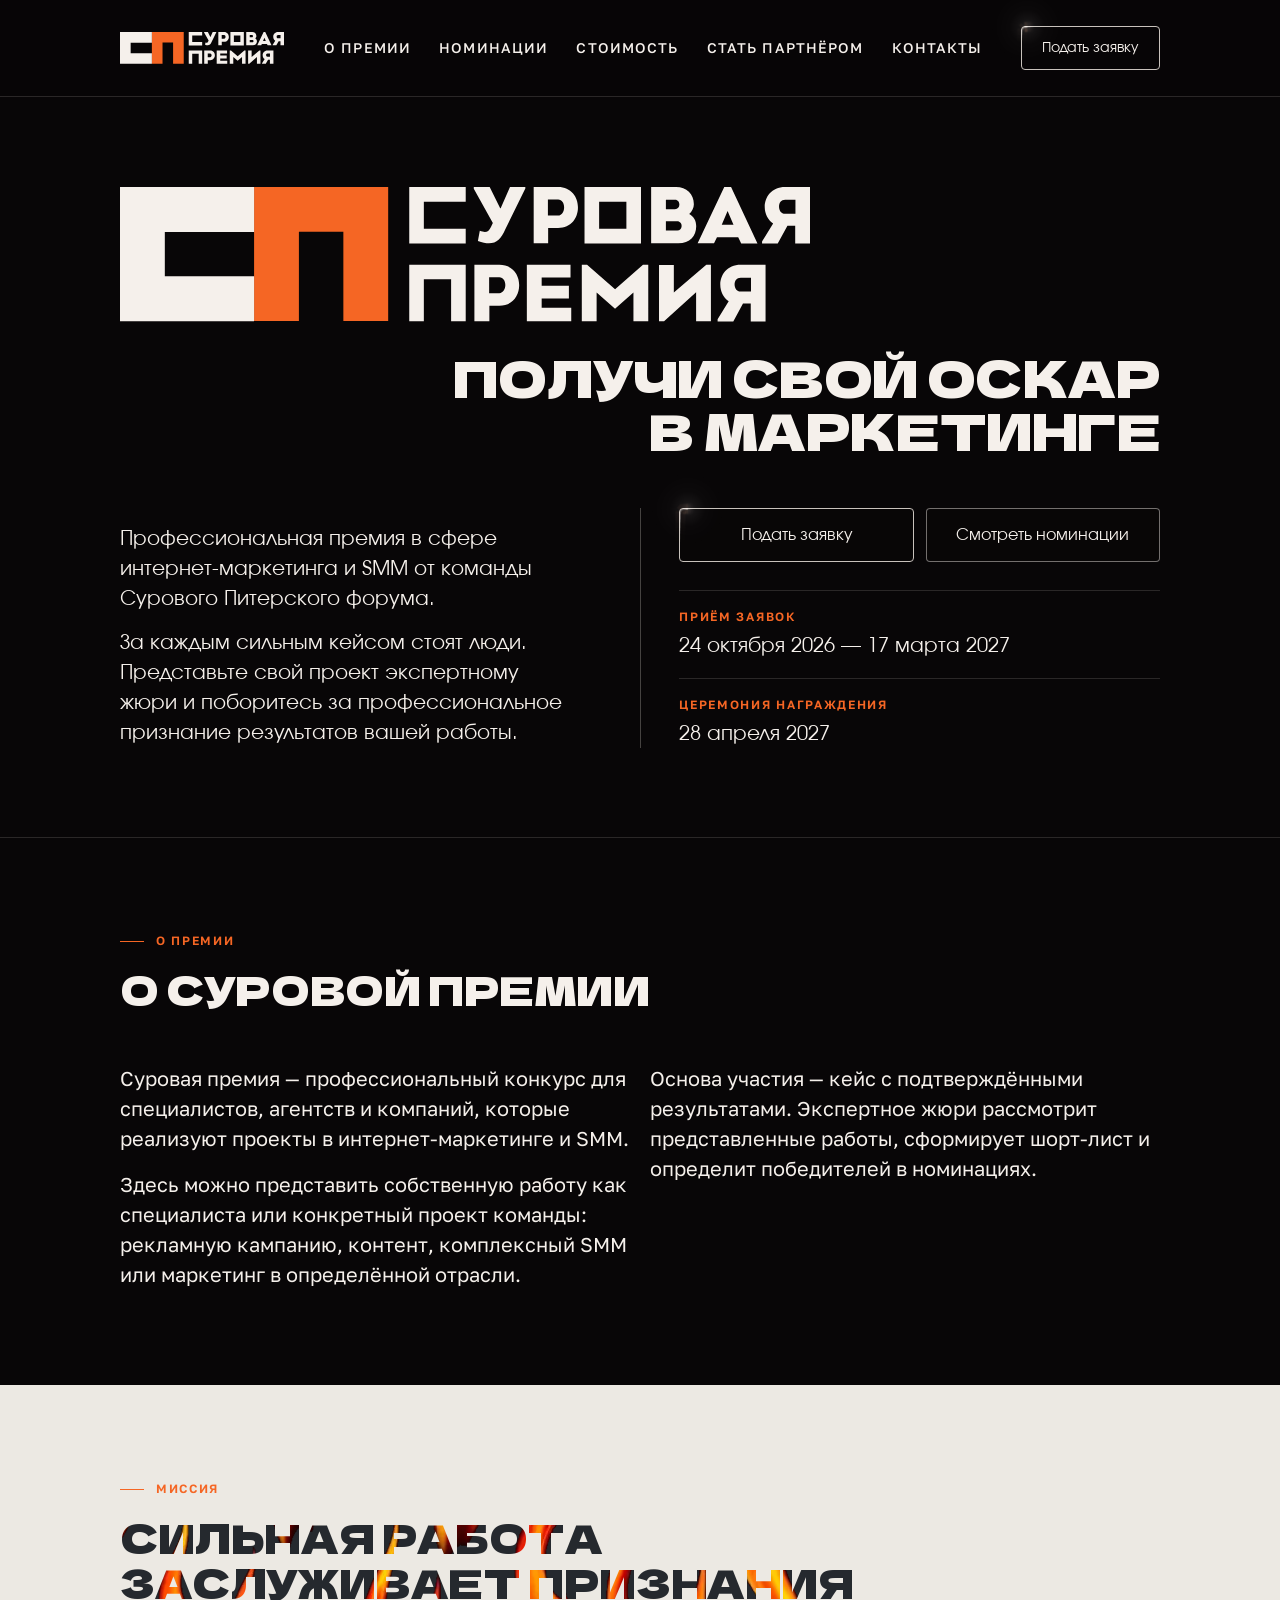
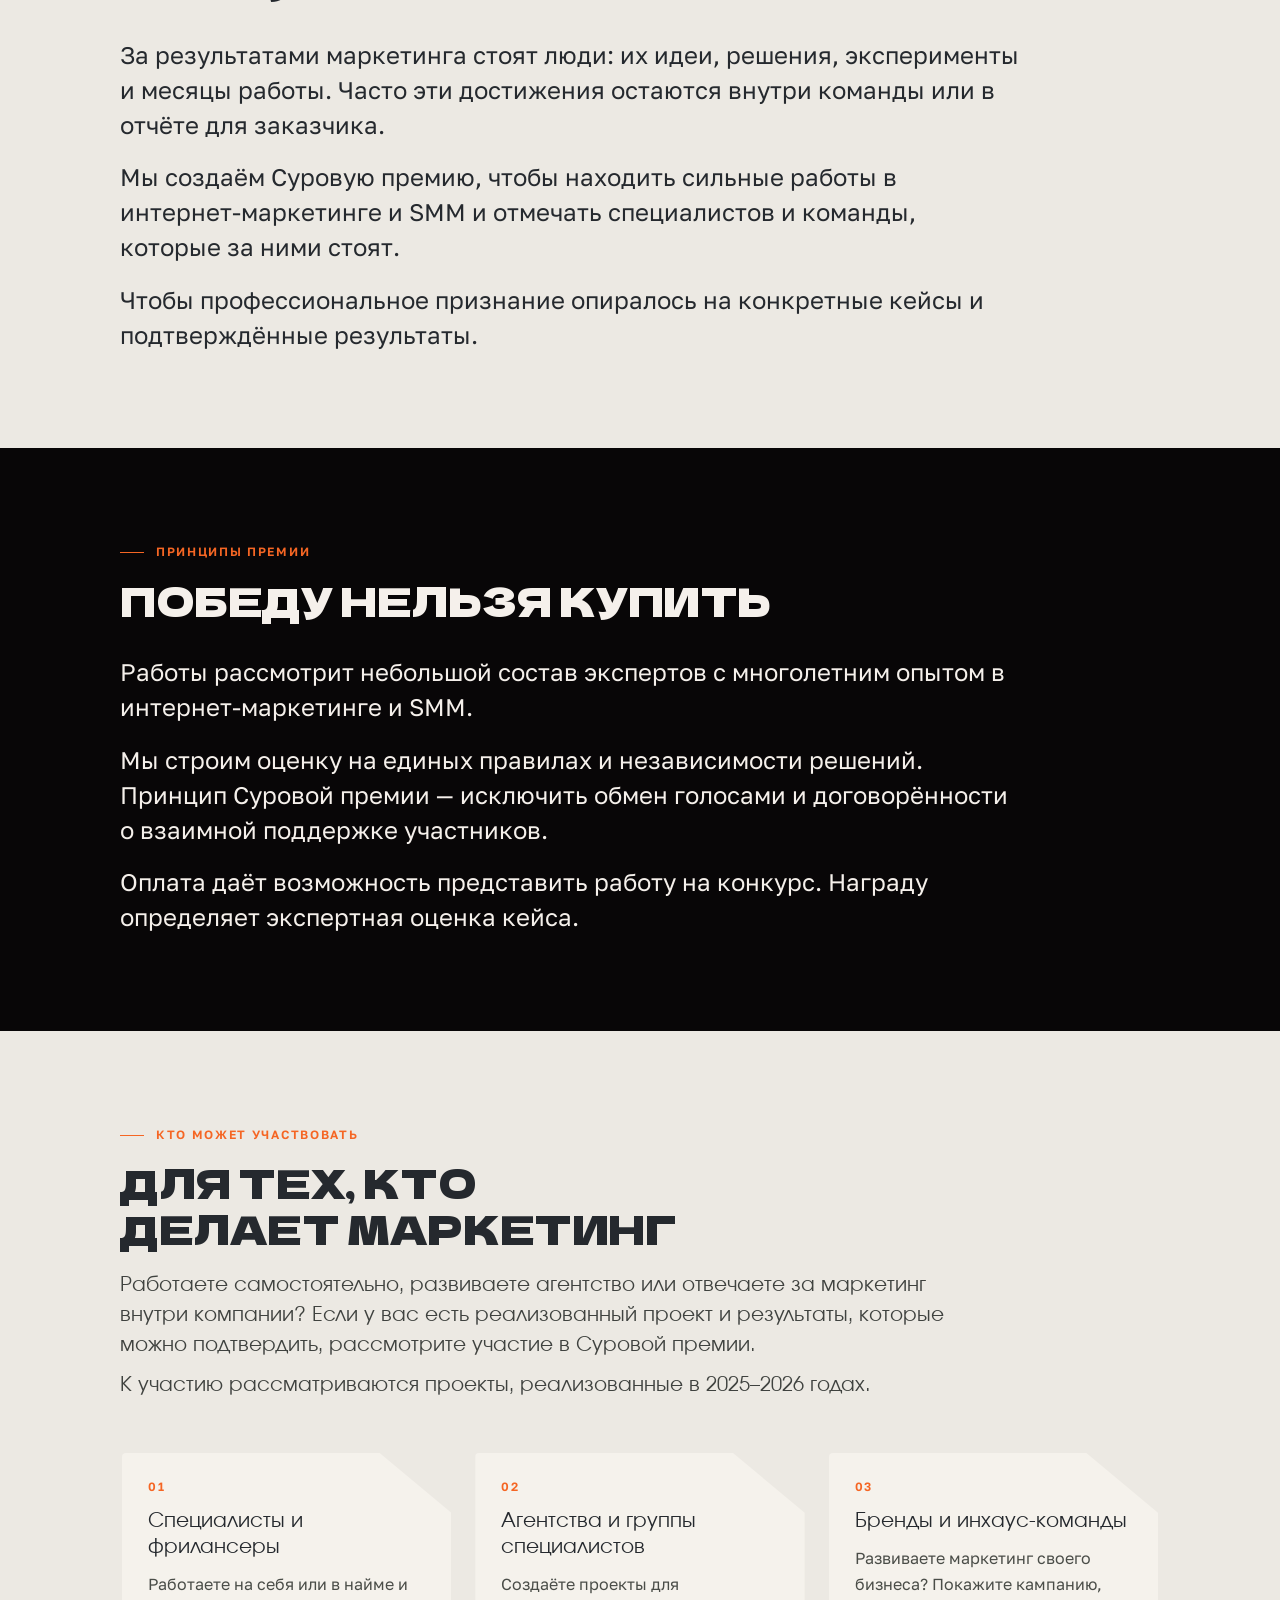
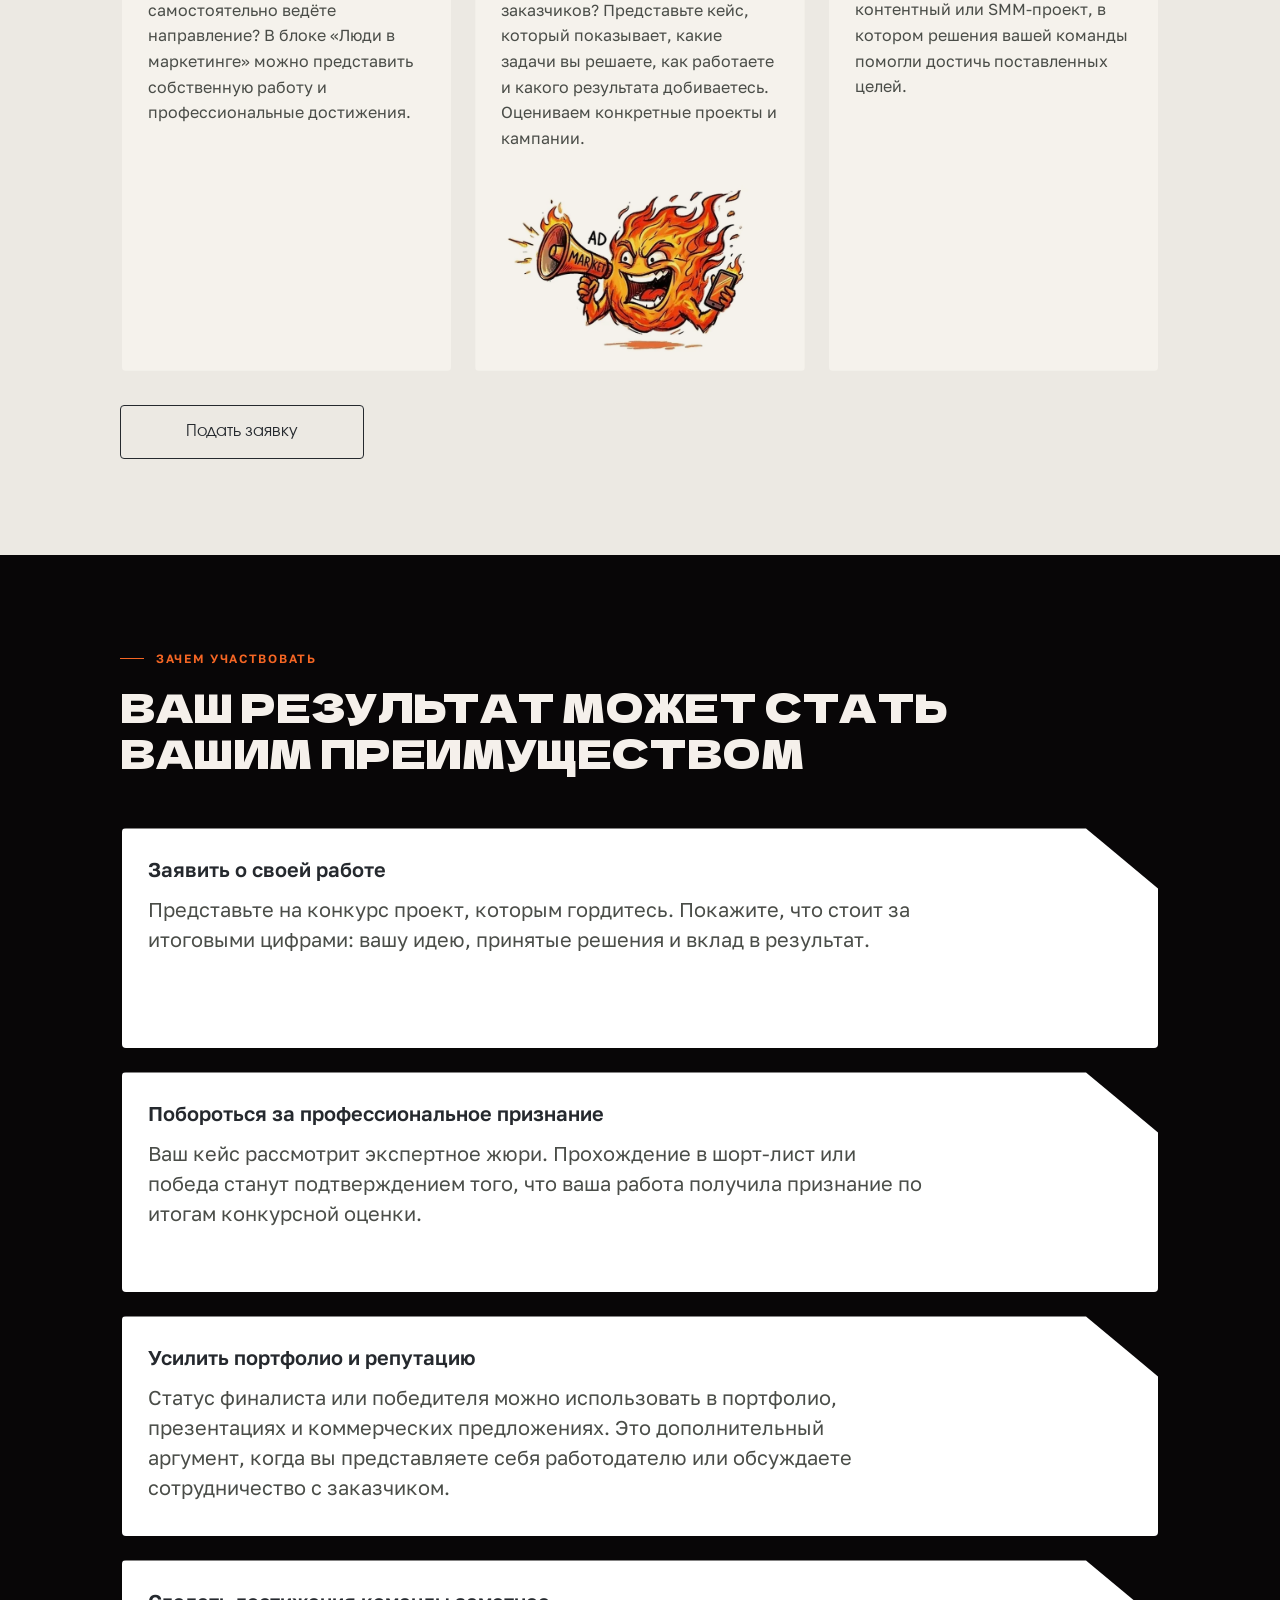
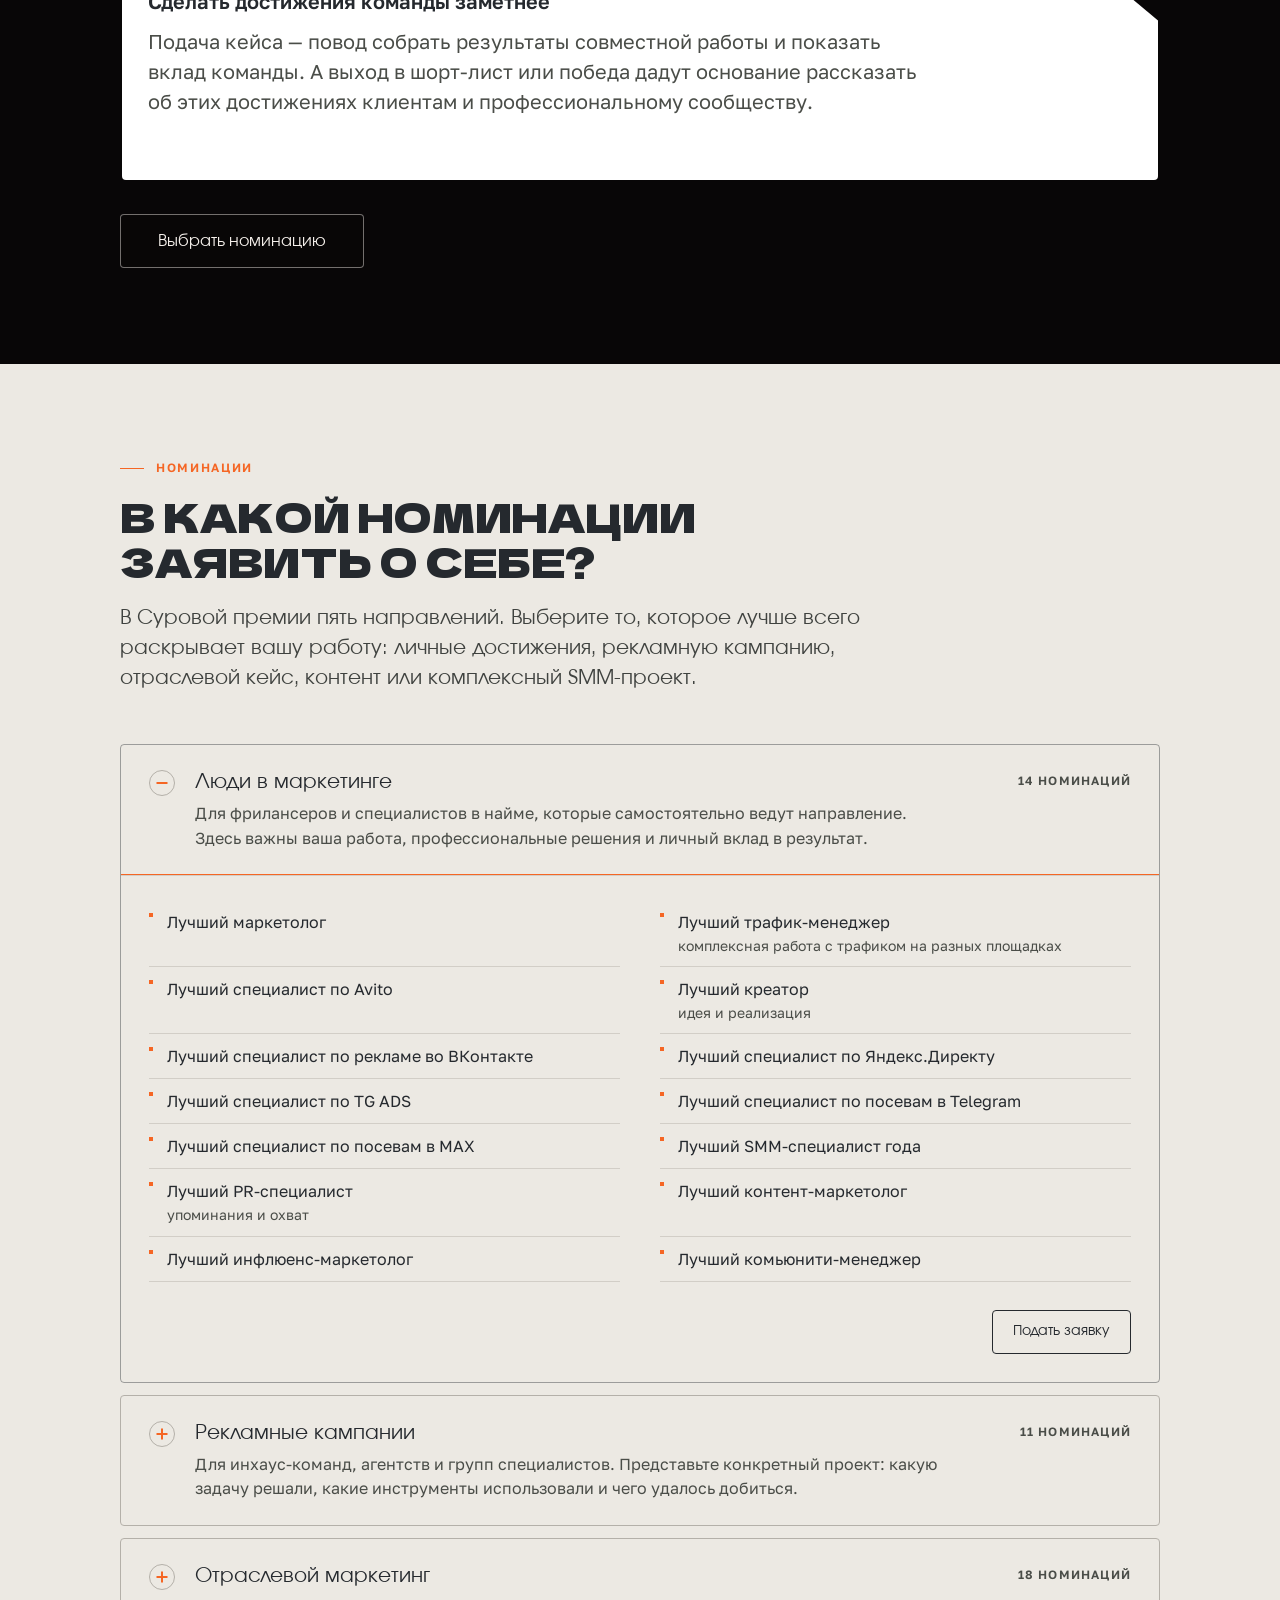
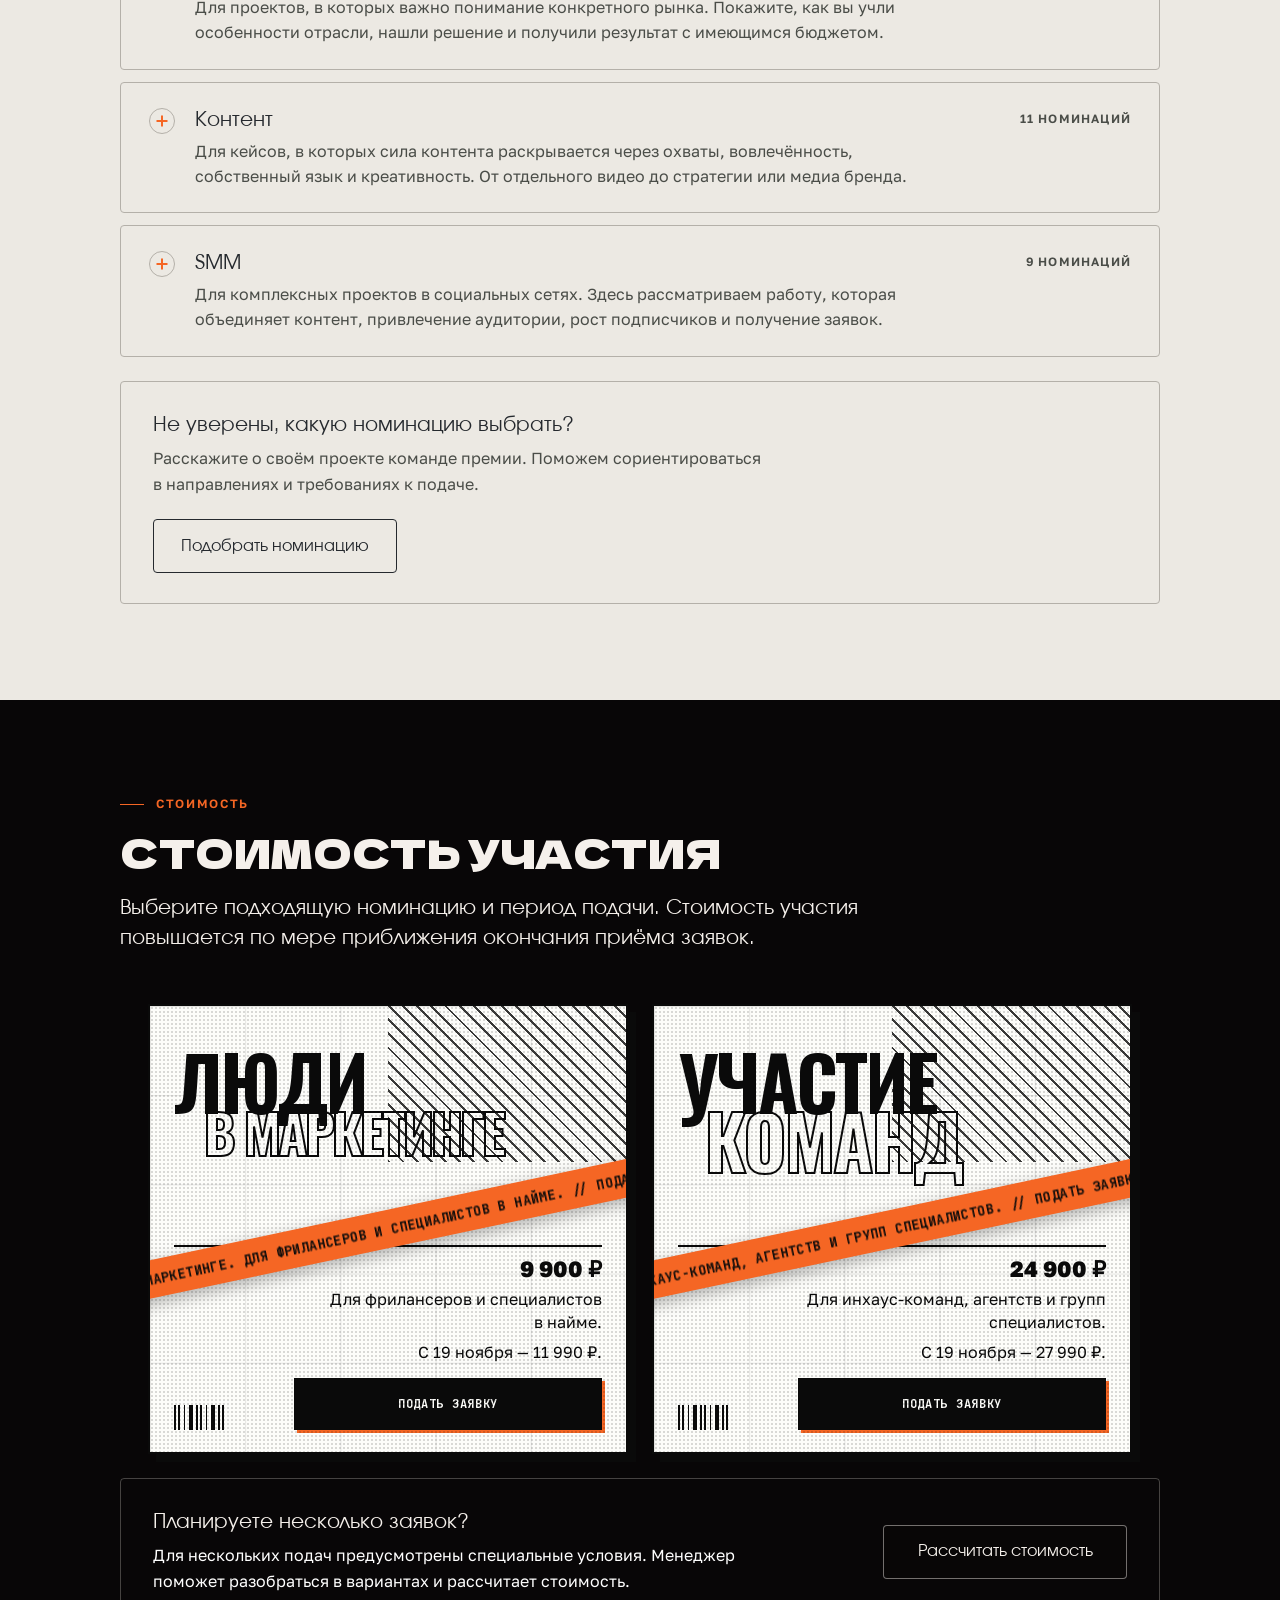
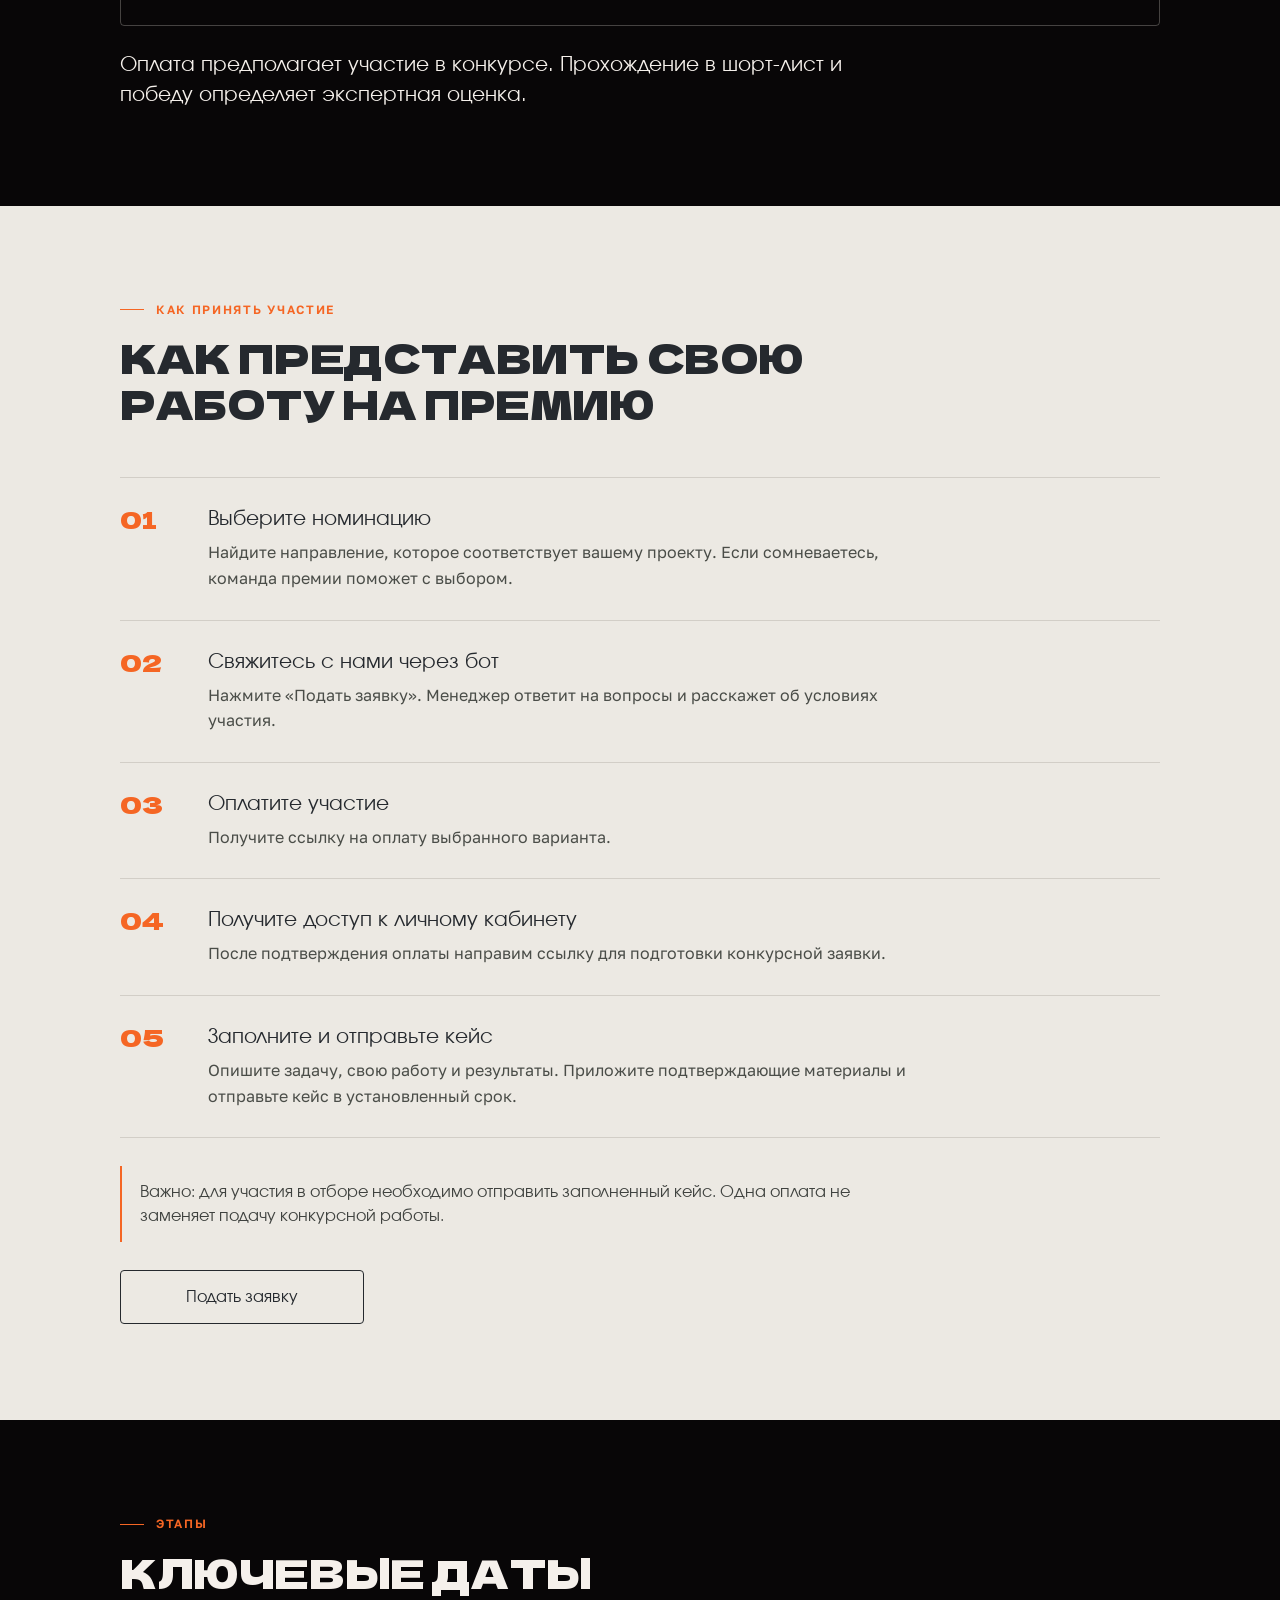
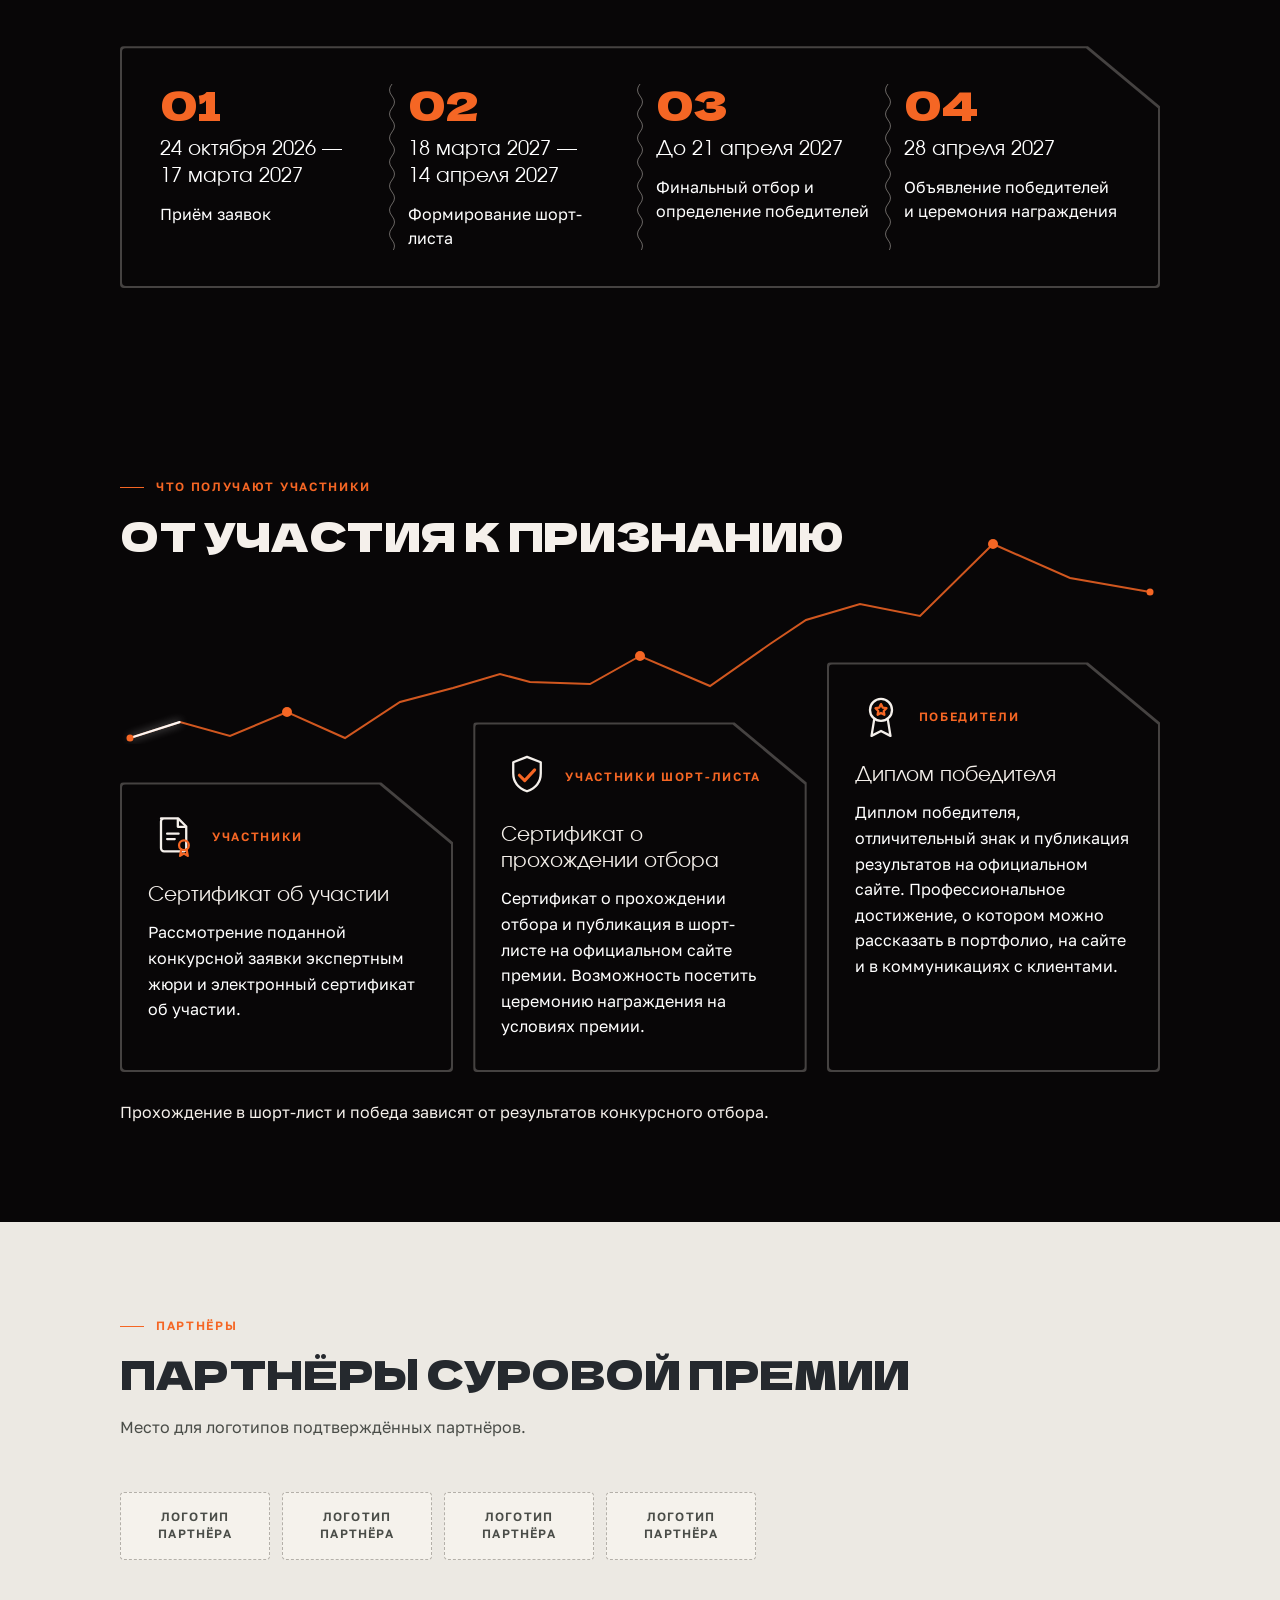
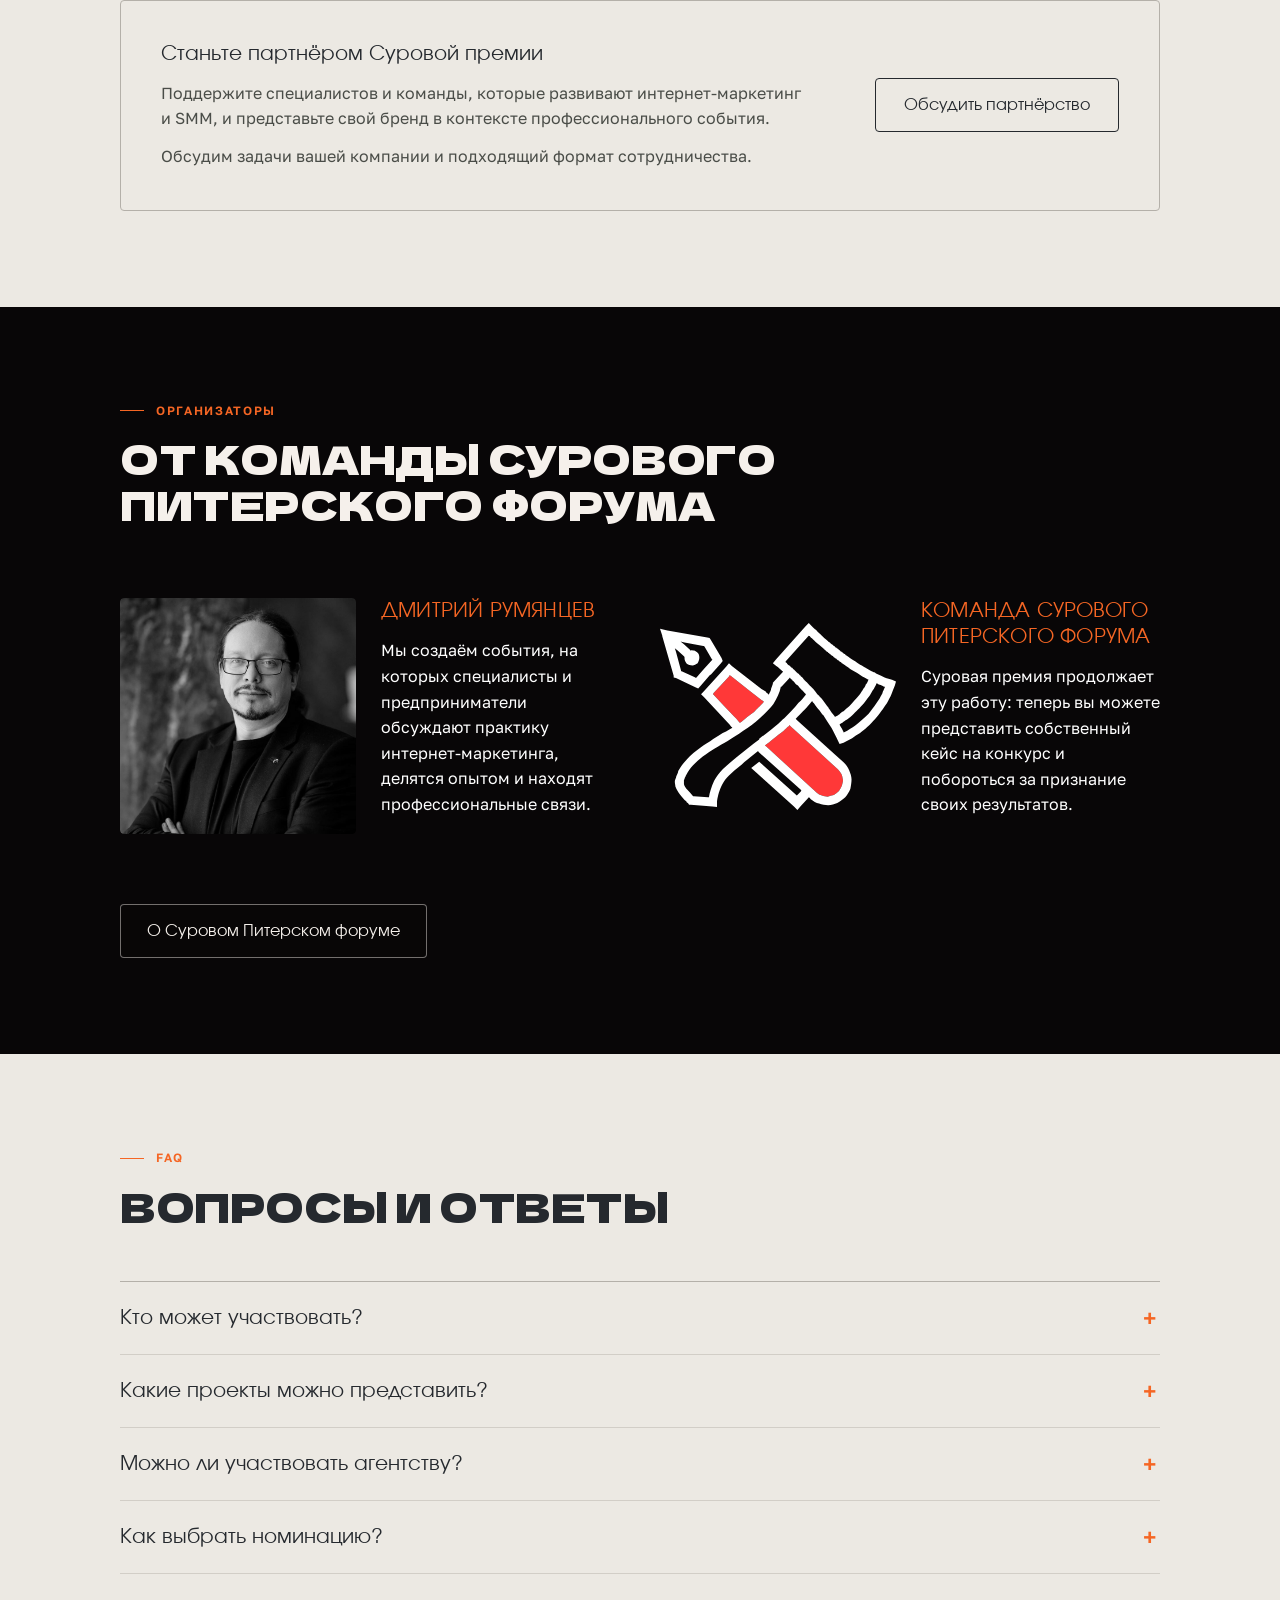
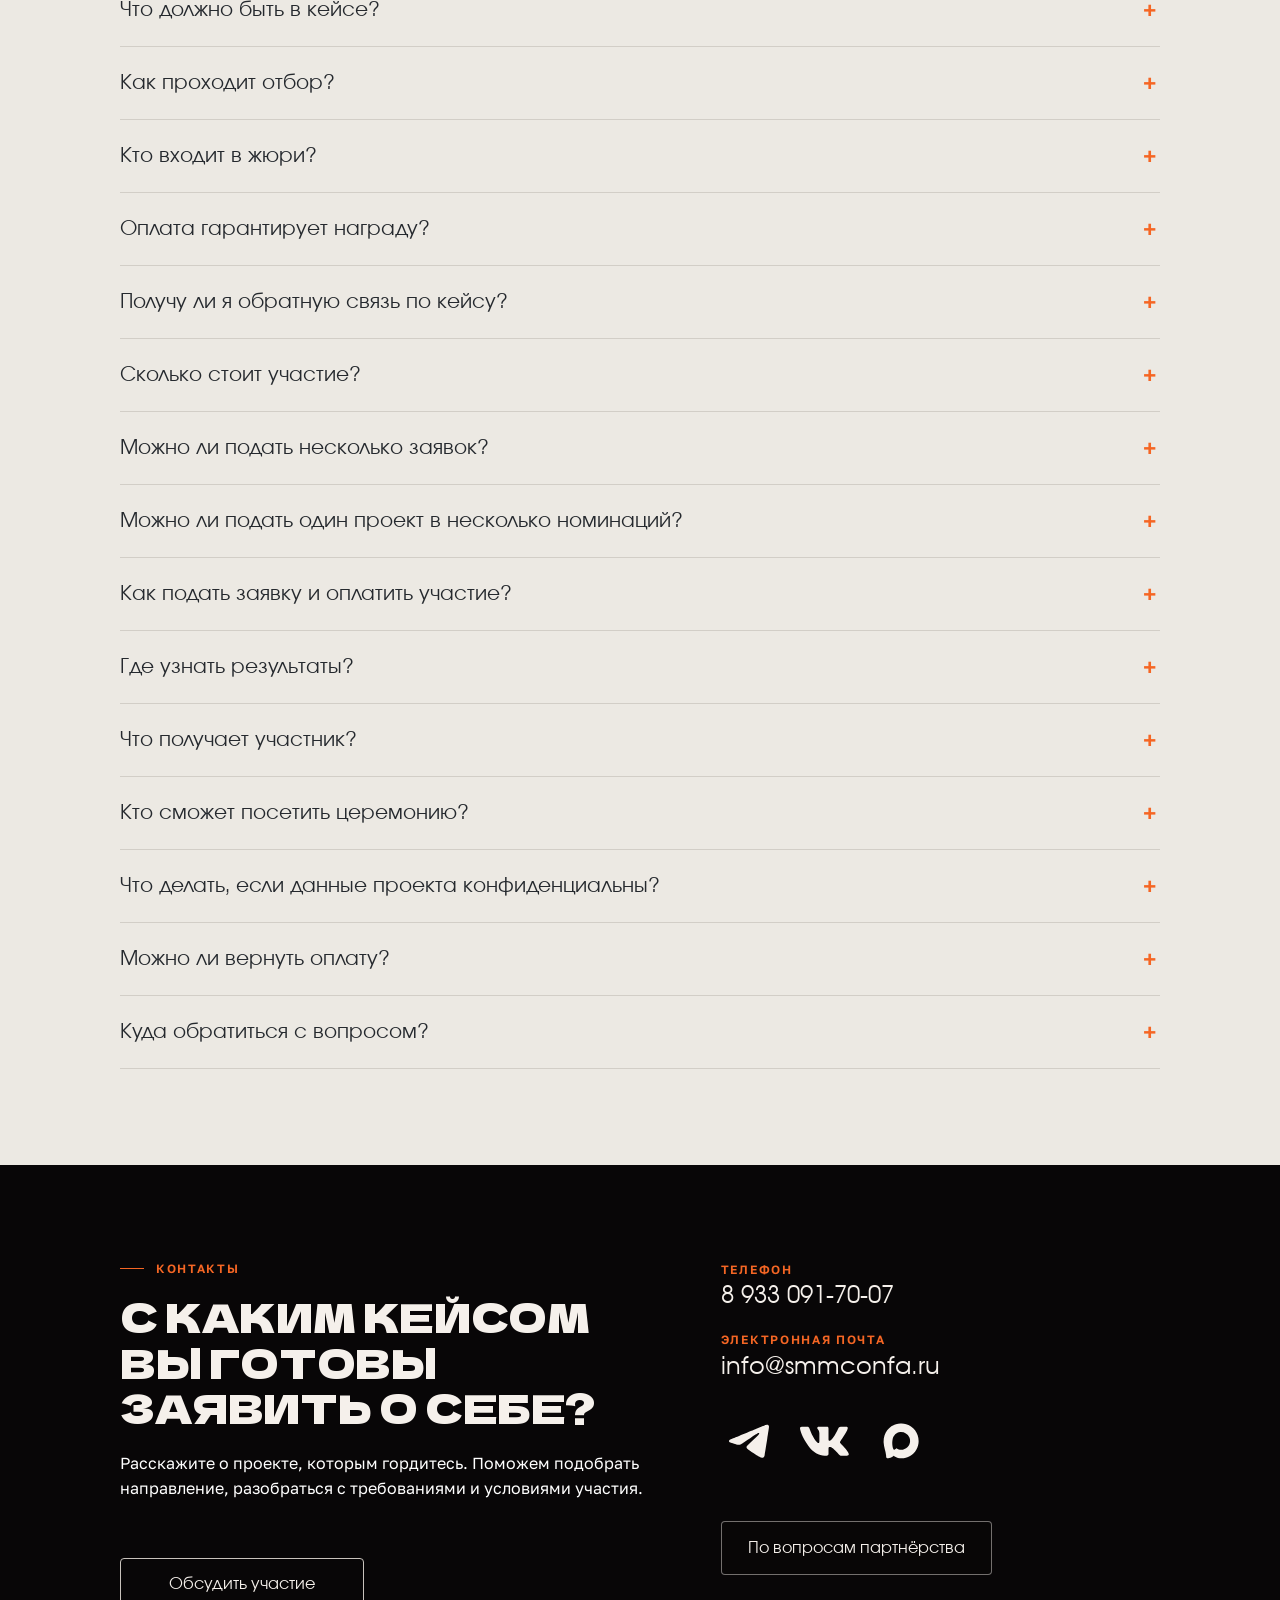
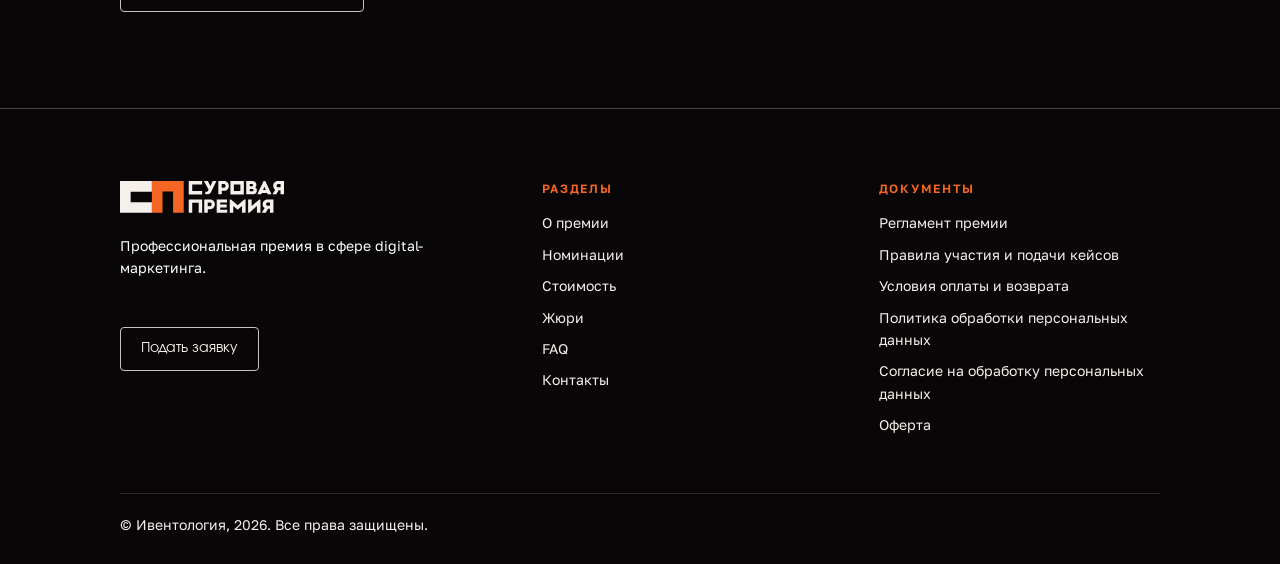
==== commit 2af69e8b: "Стоимость: убрать дубль названия тарифа в описании постера" ====
--- a/index.html
+++ b/index.html
@@ -491,7 +491,7 @@
               <div class="poster-barcode" aria-hidden="true"></div>
               <div class="poster-info">
                 <p class="poster-price">9&nbsp;900&nbsp;₽</p>
-                <p>Люди в маркетинге. Для фрилансеров и специалистов в найме.<span class="poster-date">С 19 ноября — 11&nbsp;990&nbsp;₽.</span></p>
+                <p>Для фрилансеров и специалистов в найме.<span class="poster-date">С 19 ноября — 11&nbsp;990&nbsp;₽.</span></p>
                 <a class="poster-cta" href="https://salebot.site/st/bw6e/conf_surov_forum_prem" target="_blank" rel="noopener" aria-label="Подать заявку — Люди в маркетинге, 9 900 ₽">Подать заявку</a>
               </div>
             </div>
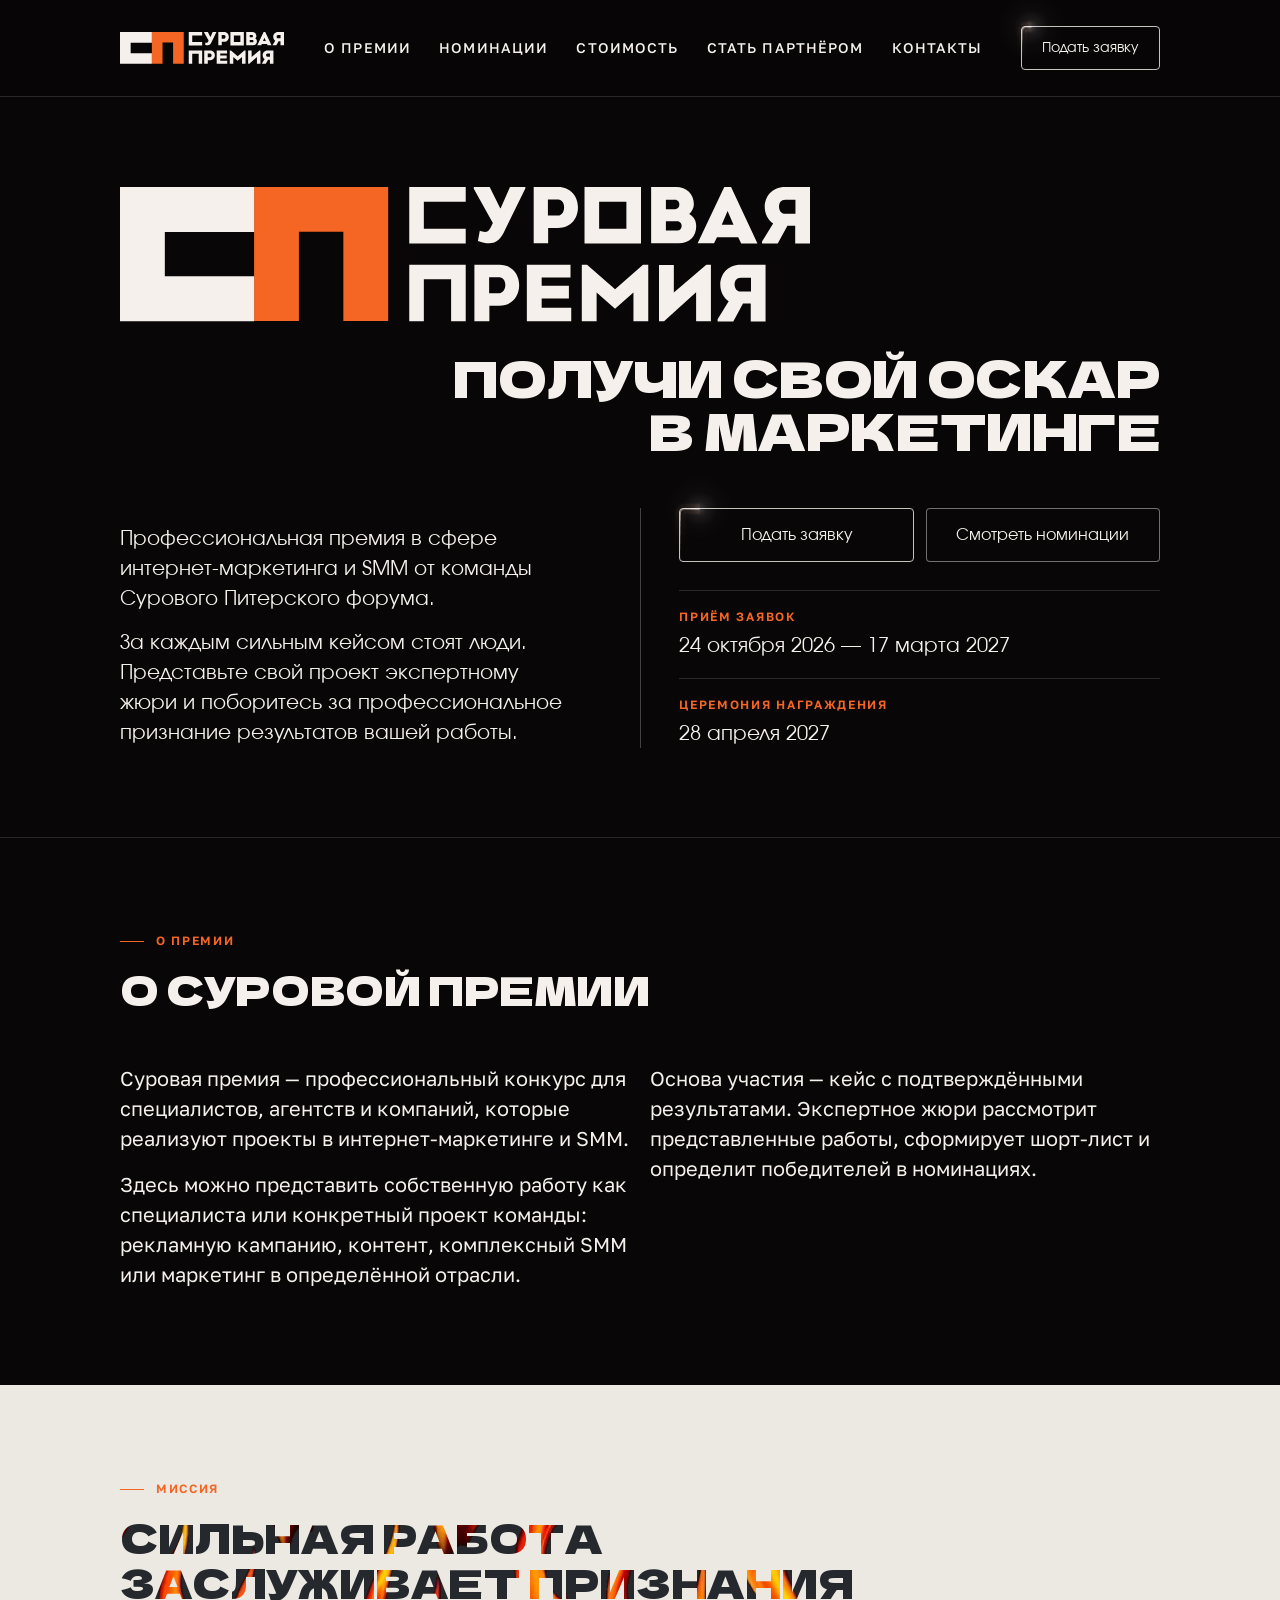
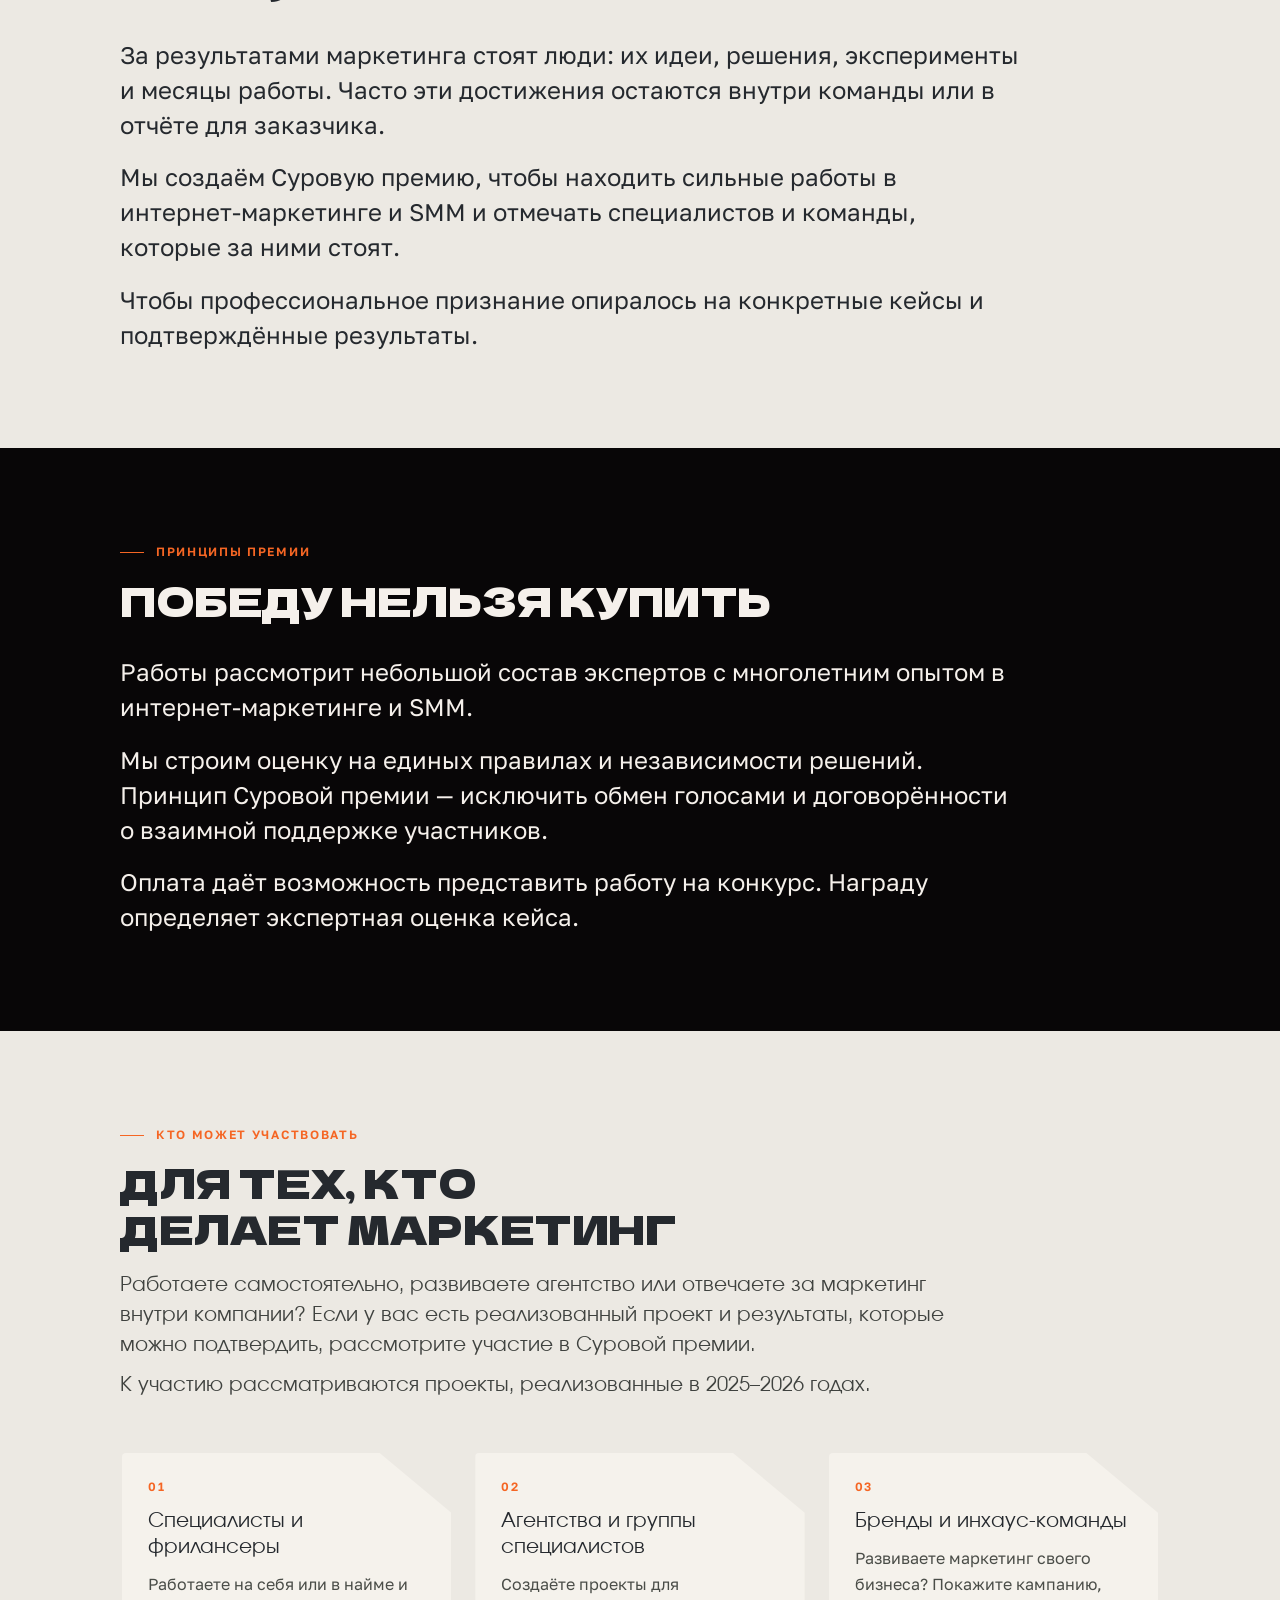
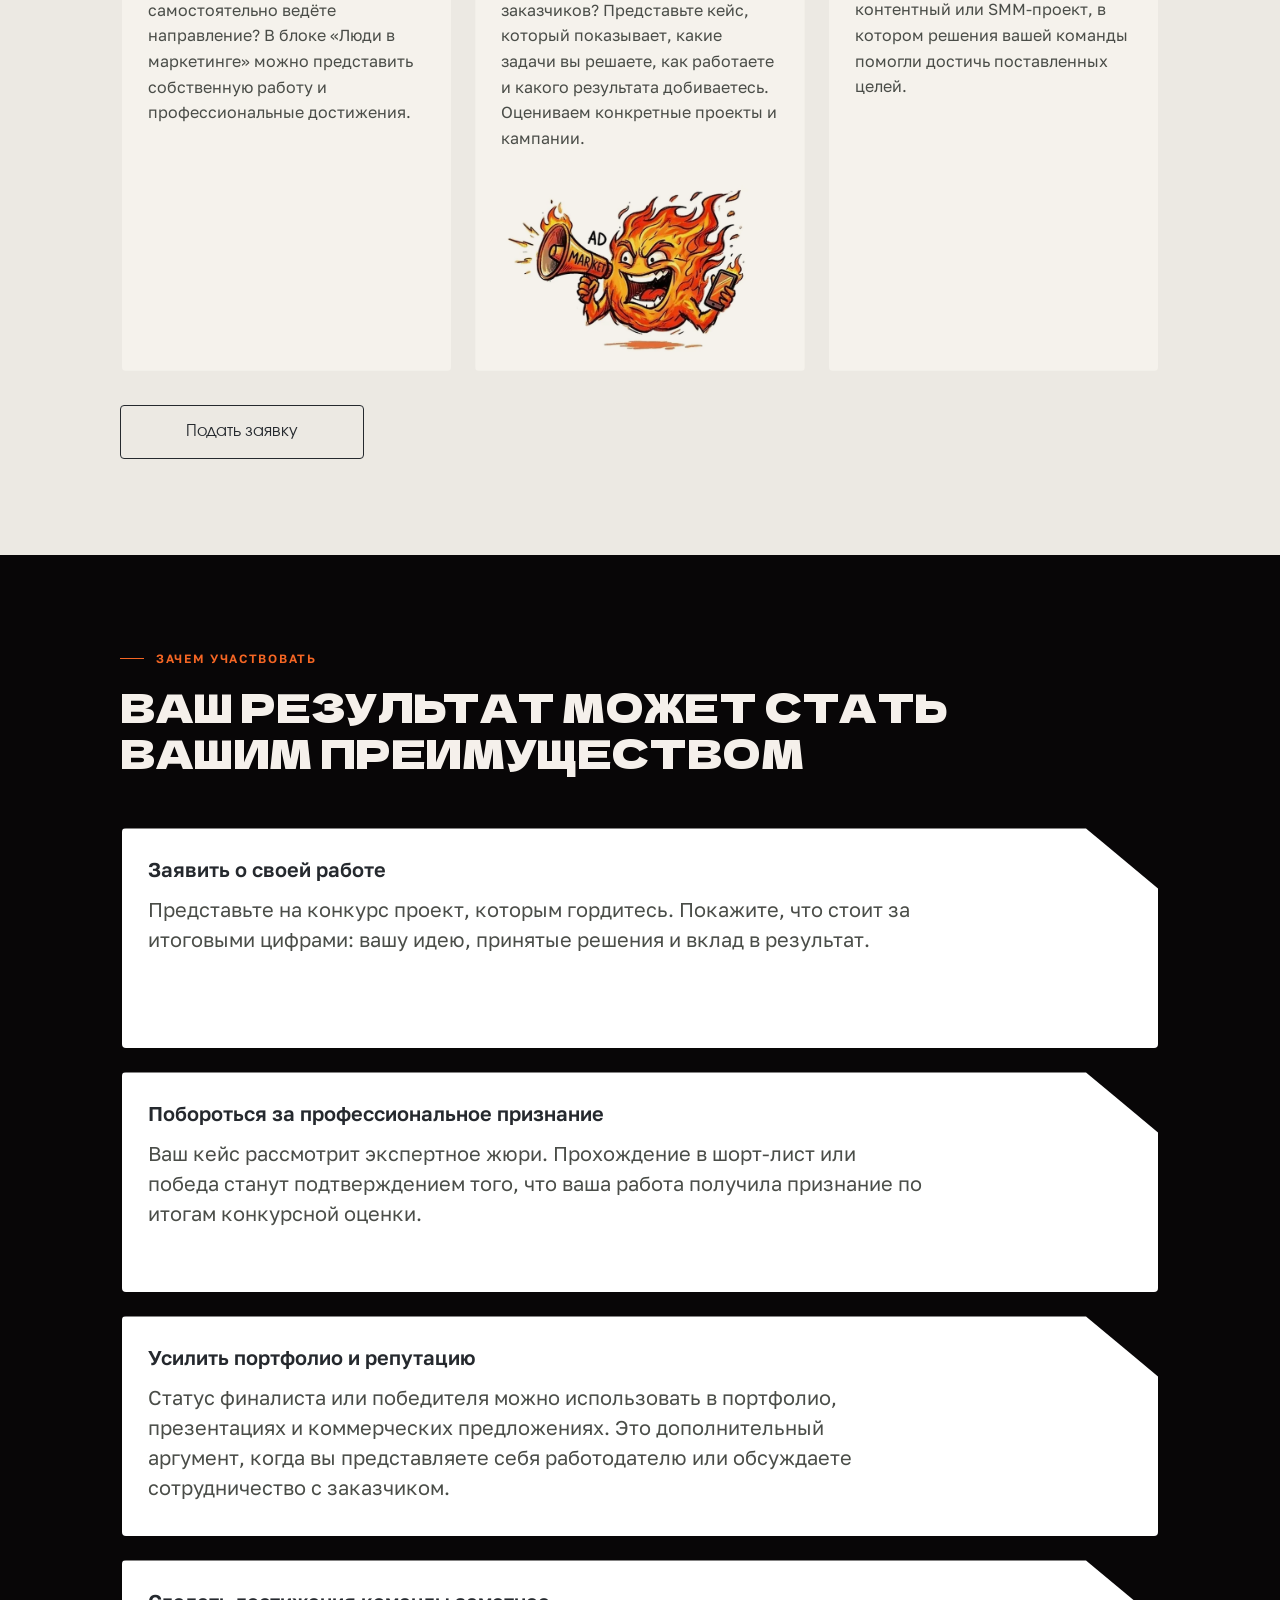
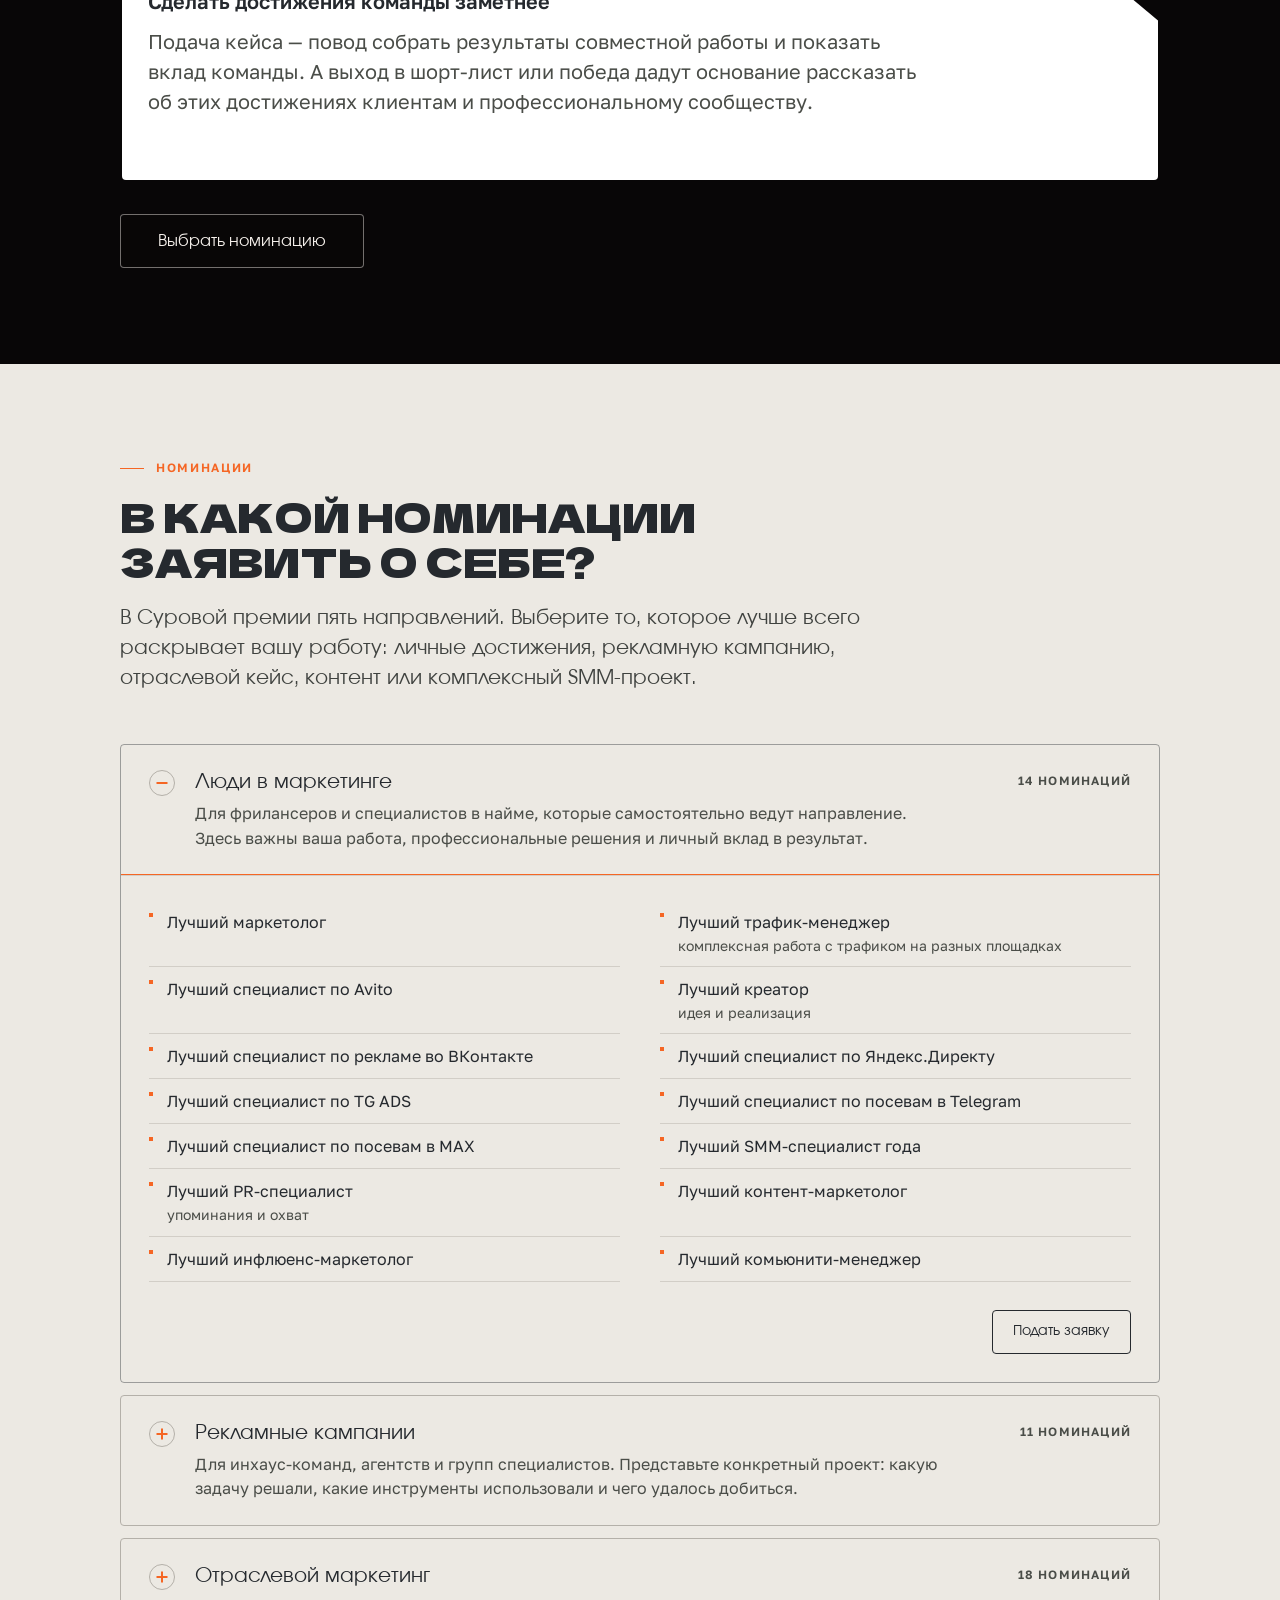
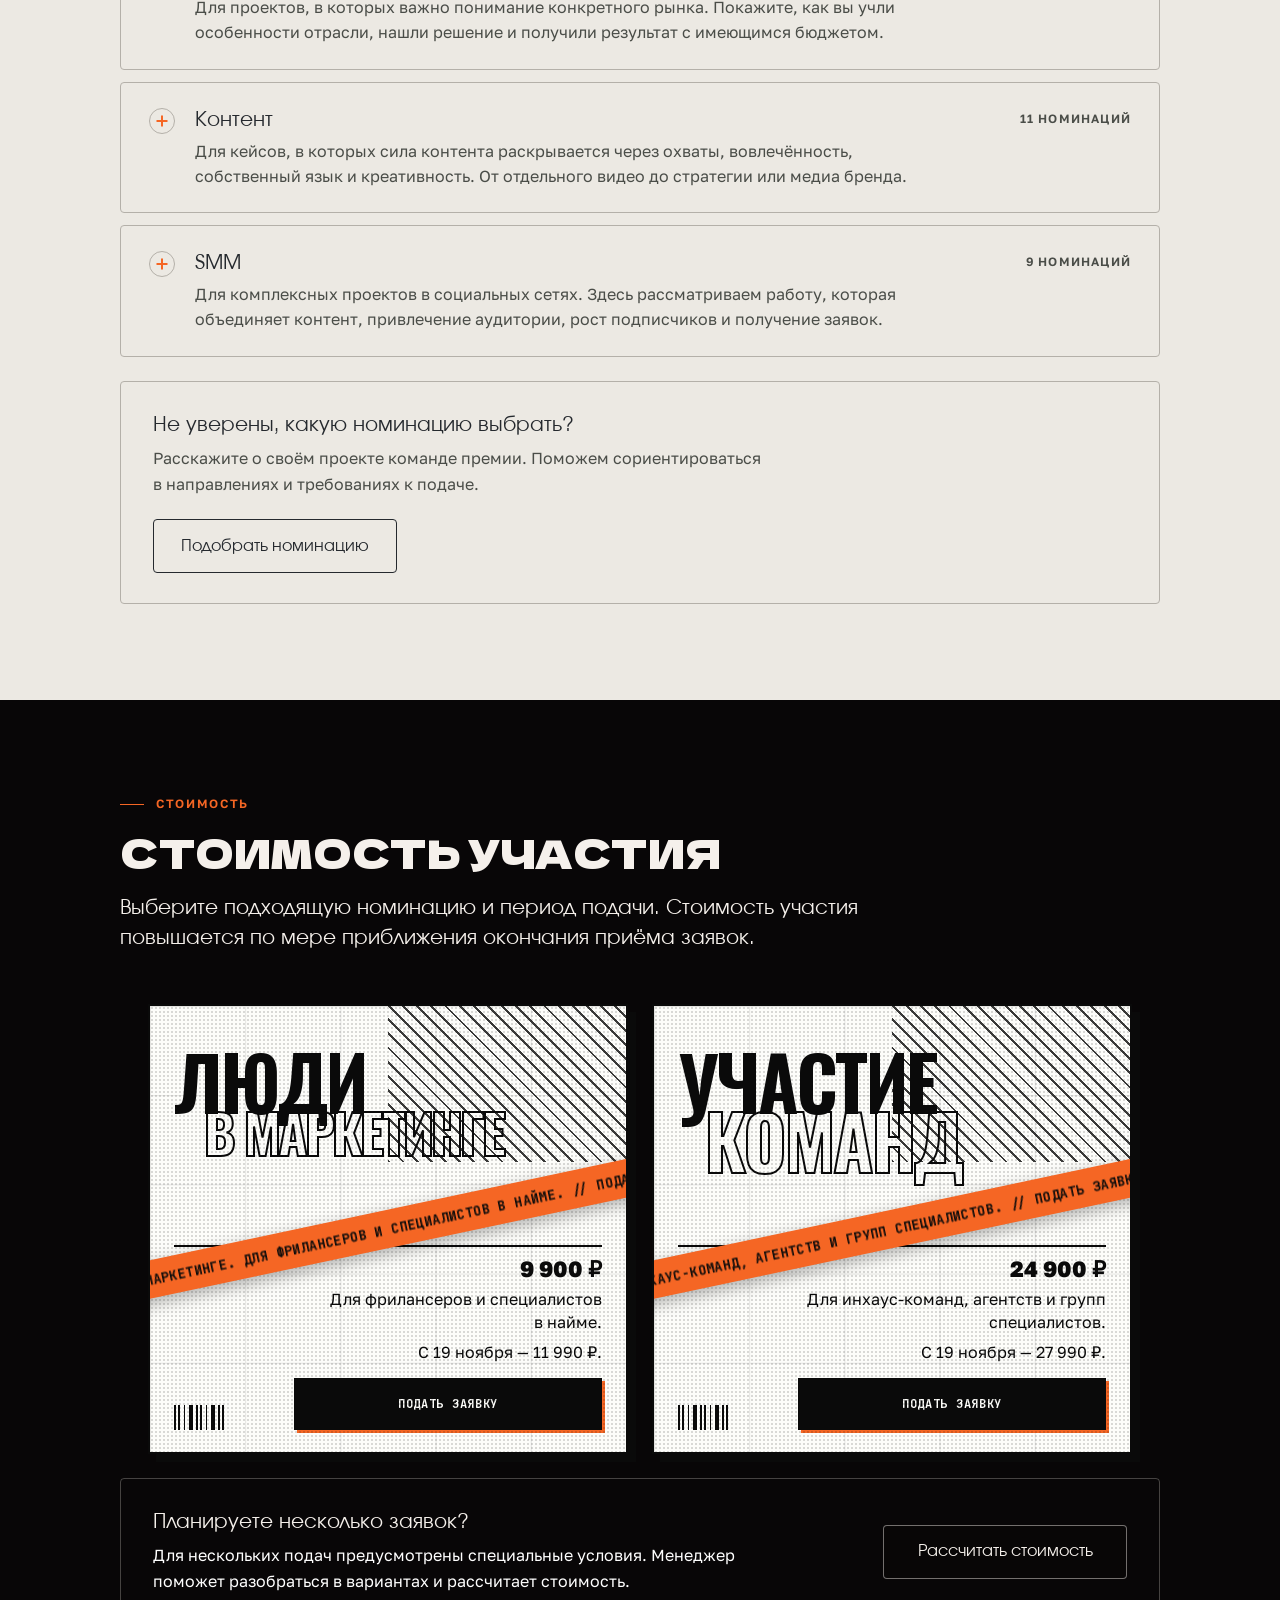
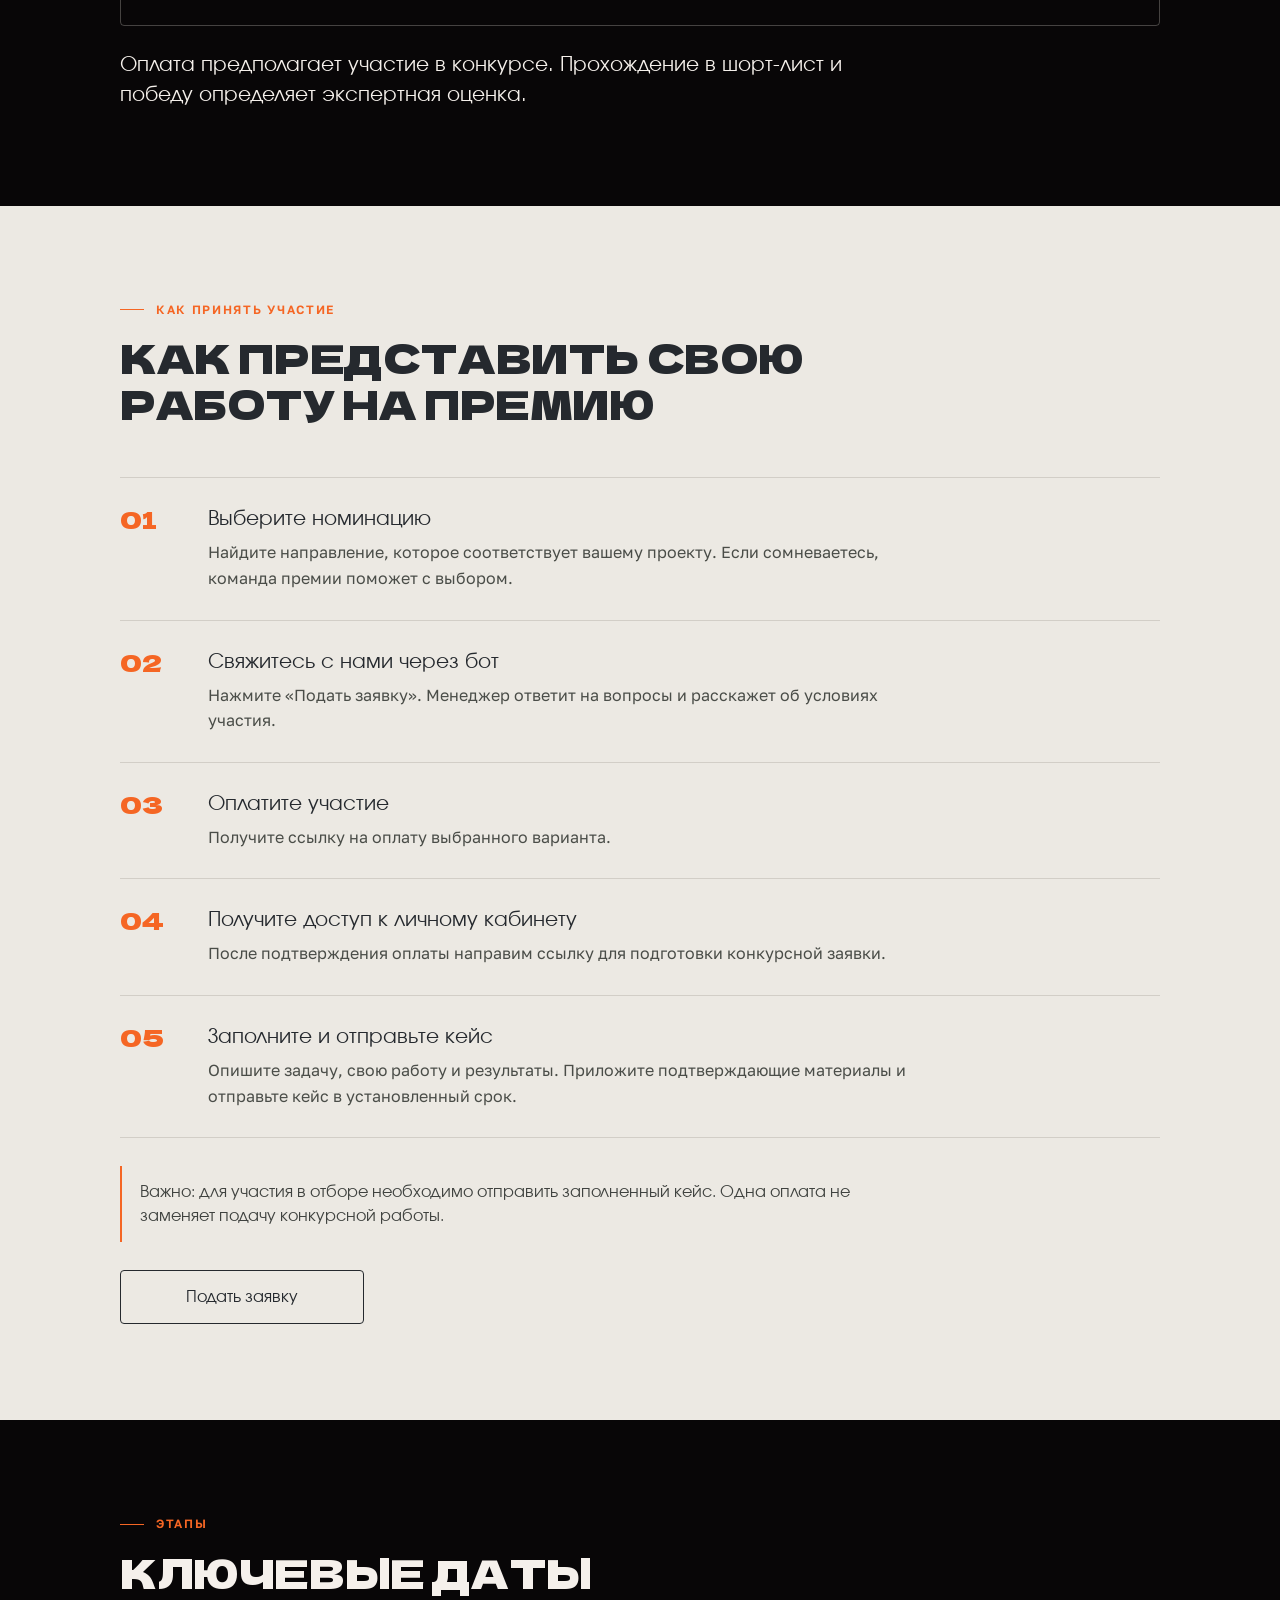
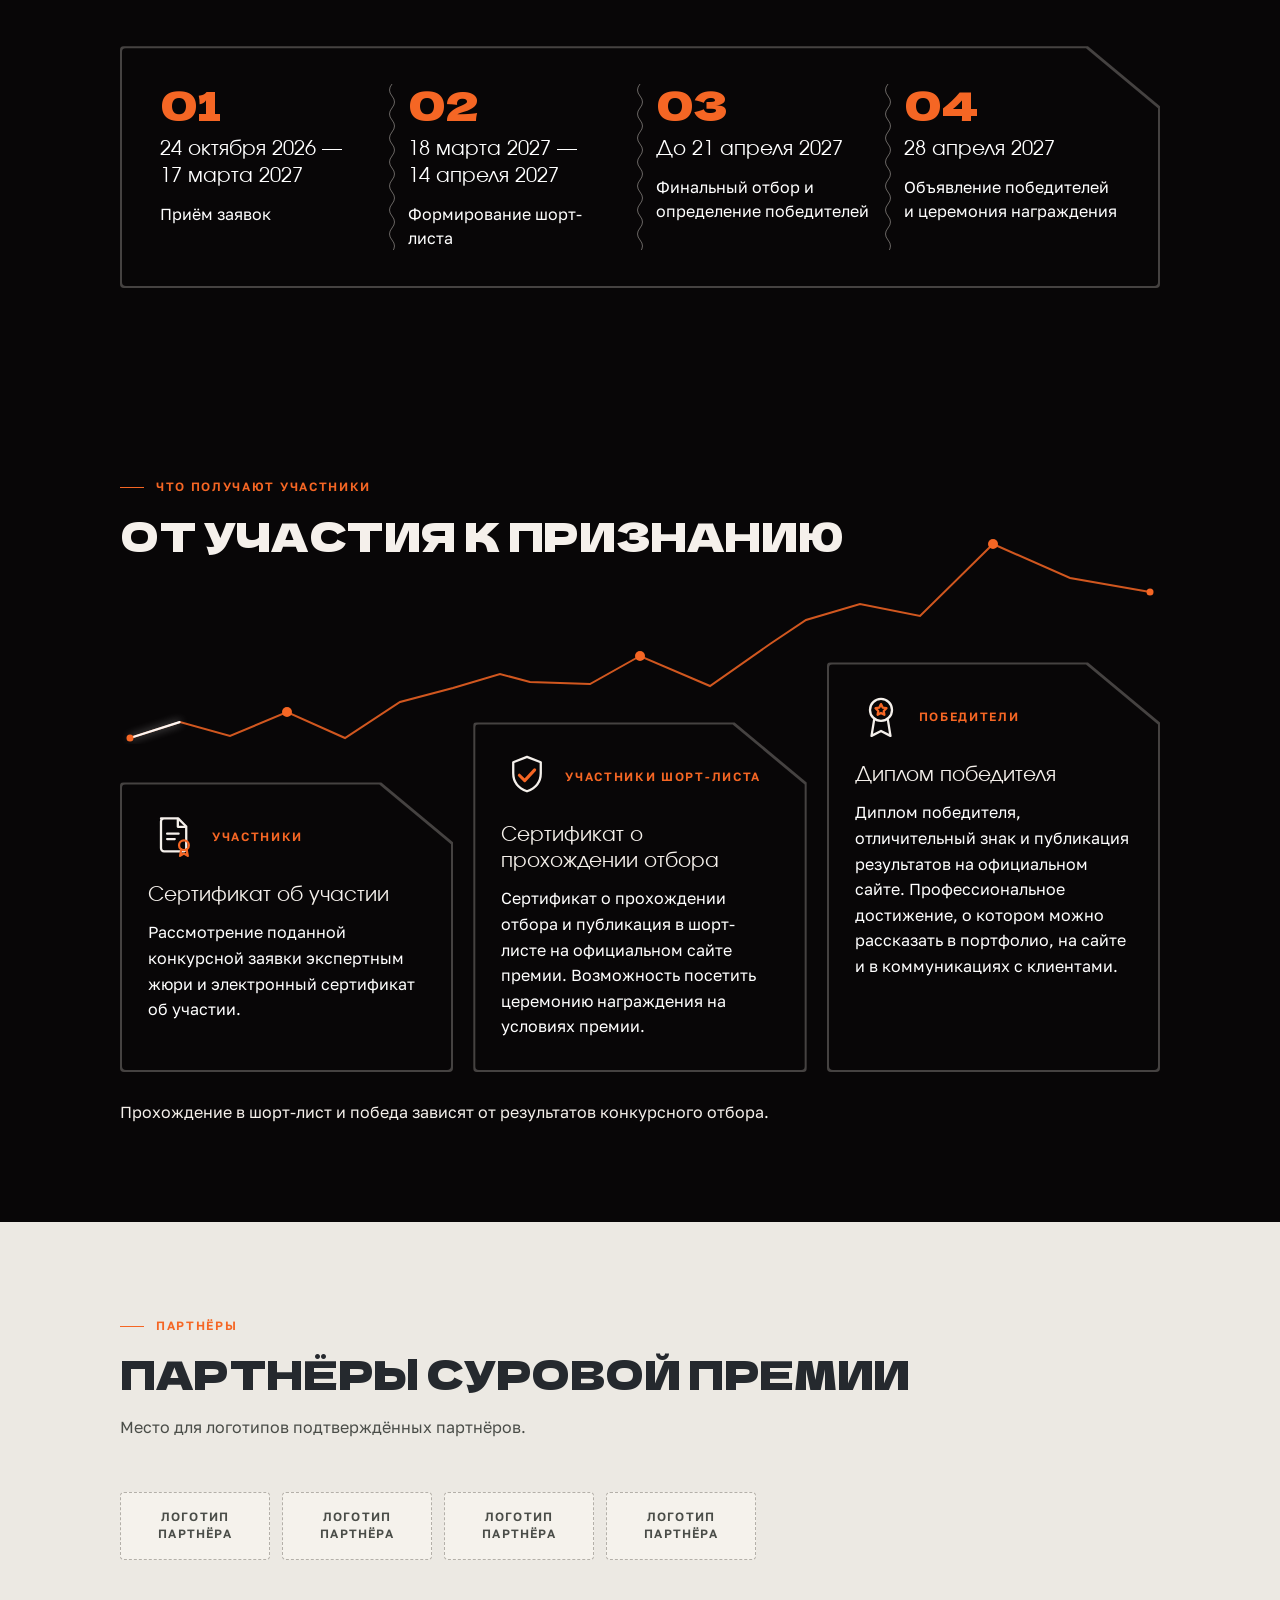
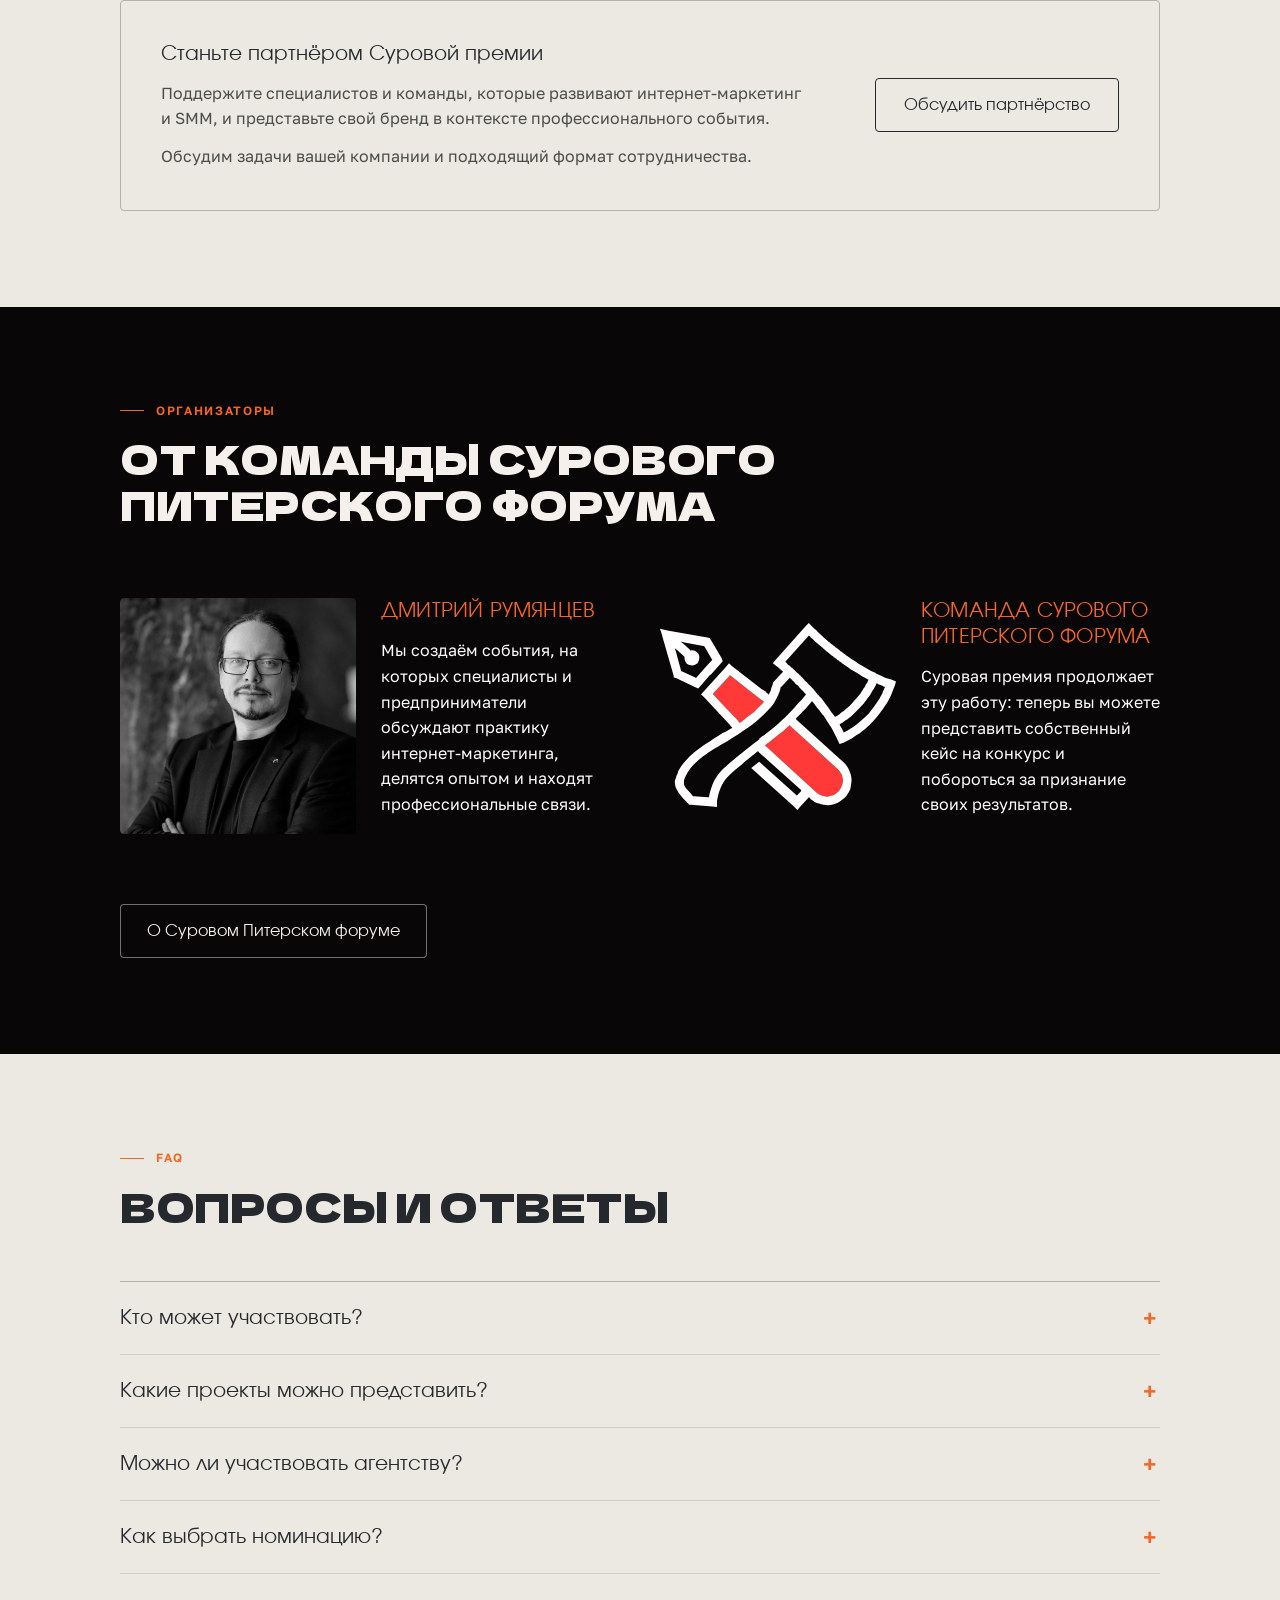
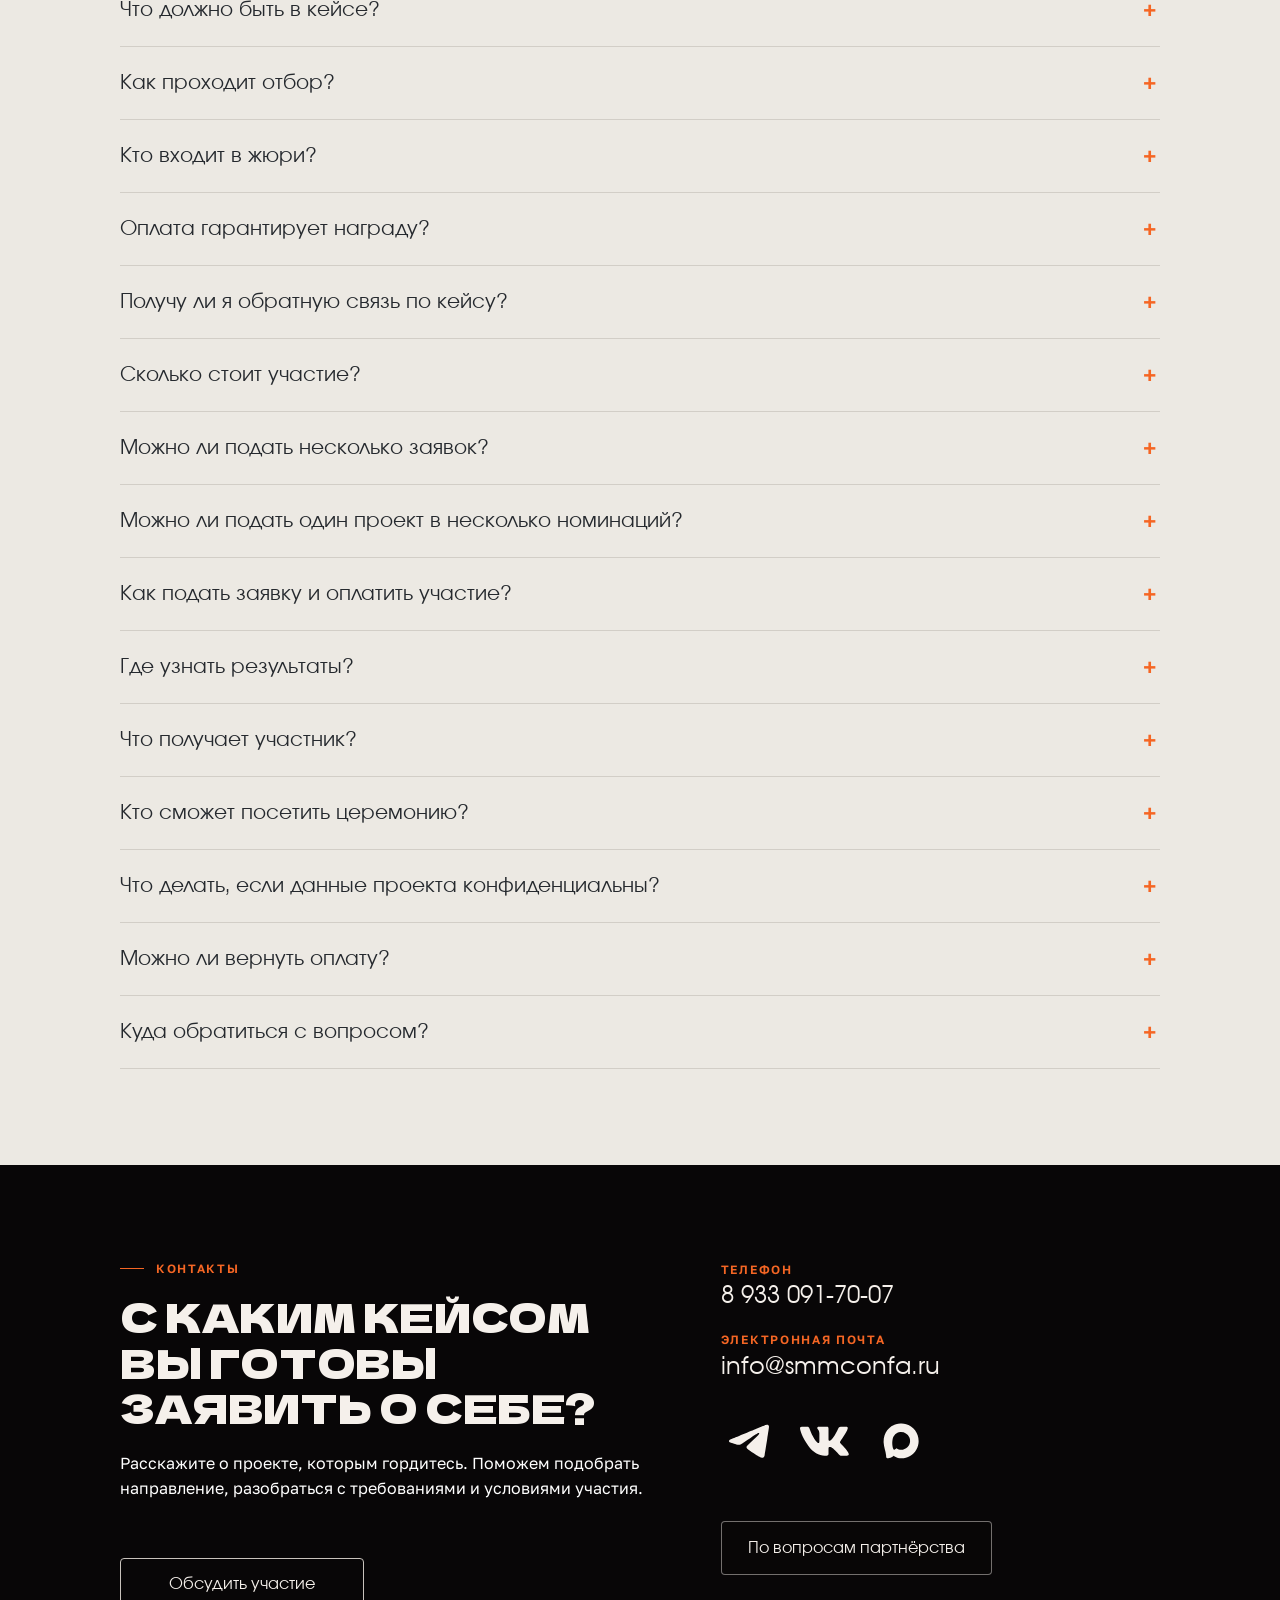
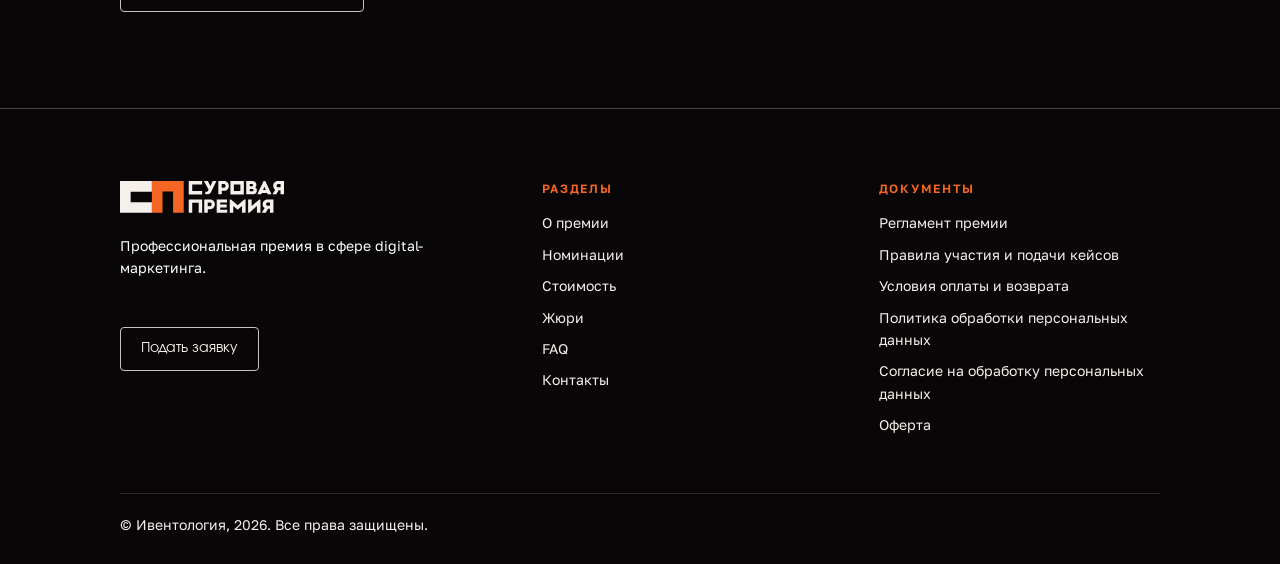
==== commit 22cae664: "Мобильная версия: прокрутка под меню и бегунок в «Что получают участники» - меню-бургер: страница по" ====
--- a/index.html
+++ b/index.html
@@ -13,7 +13,7 @@
   <link rel="preload" href="fonts/Involve-Regular.woff2" as="font" type="font/woff2" crossorigin />
   <link rel="preload" href="fonts/dela-gothic-one-cyrillic.woff2" as="font" type="font/woff2" crossorigin />
   <link rel="stylesheet" href="css/tokens.css?v=10" />
-  <link rel="stylesheet" href="css/style.css?v=83" />
+  <link rel="stylesheet" href="css/style.css?v=85" />
   <link rel="stylesheet" href="css/tariffs.css?v=3" />
   <link rel="stylesheet" href="css/scroll-burn.css?v=5" />
   <link rel="stylesheet" href="css/fire.css?v=3" />
@@ -1057,7 +1057,7 @@
     var files = [
       'js/fire.js?v=5',
       'js/star-border.js?v=2',
-      'js/app.js?v=9',
+      'js/app.js?v=15',
       'js/partners-form.js?v=1',
       'js/ignite-reveal.js?v=12',
       'js/slogan.js?v=1',
--- a/css/style.css
+++ b/css/style.css
@@ -231,6 +231,13 @@
 .header__cta { flex: none; }
 
 body.menu-open { overflow: hidden; }
+
+/* Меню открыто — блокируем прокрутку самой страницы.
+   Класс ставится и на html: скроллером в документе выступает он, а не body. */
+html.menu-open {
+  overflow: hidden;
+  overscroll-behavior: none;
+}
 
 /* при открытом меню body становится скролл-контейнером и ломает sticky —
    фиксируем шапку, чтобы логотип и кнопка закрытия оставались на месте */
@@ -1182,6 +1189,12 @@
   to { stroke-dashoffset: -2052; }
 }
 
+/* вертикальный бегунок в мобильной раскладке */
+@keyframes awards-glint-mobile {
+  from { top: 12px; }
+  to { top: calc(100% - 84px); }
+}
+
 @keyframes awards-pulse {
   0%, 100% { transform: scale(1); }
   9% { transform: scale(2.2); }
@@ -1268,6 +1281,7 @@
   .awards-mark--pulse,
   .awards-dot { animation: none; }
   .awards-glint { animation: none; opacity: 0; }
+  .awards-grid::after { animation: none; opacity: 0; }
 }
 
 @media (max-width: 1399px) {
@@ -1827,9 +1841,24 @@
     position: absolute;
     top: 12px;
     bottom: 12px;
-    left: 6px;
-    width: 1px;
-    background: var(--rule-strong);
+    left: 5.5px;
+    width: 2px;
+    background: var(--brand-accent);
+  }
+  /* белый «бегунок» по вертикальной линии — как на десктопе.
+     Медленнее, чем на десктопе: линия короче, иначе он проскакивал бы
+     незаметно. Идёт строго по линии, не заезжая на заголовок. */
+  .awards-grid::after {
+    content: "";
+    position: absolute;
+    left: 5.5px;
+    top: 12px;
+    width: 2px;
+    height: 72px;
+    background: linear-gradient(to bottom, transparent, #fff 30%, #fff 70%, transparent);
+    filter: drop-shadow(0 0 4px rgba(255, 255, 255, .65));
+    animation: awards-glint-mobile 9s linear infinite;
+    pointer-events: none;
   }
   .awards-dot {
     display: block;
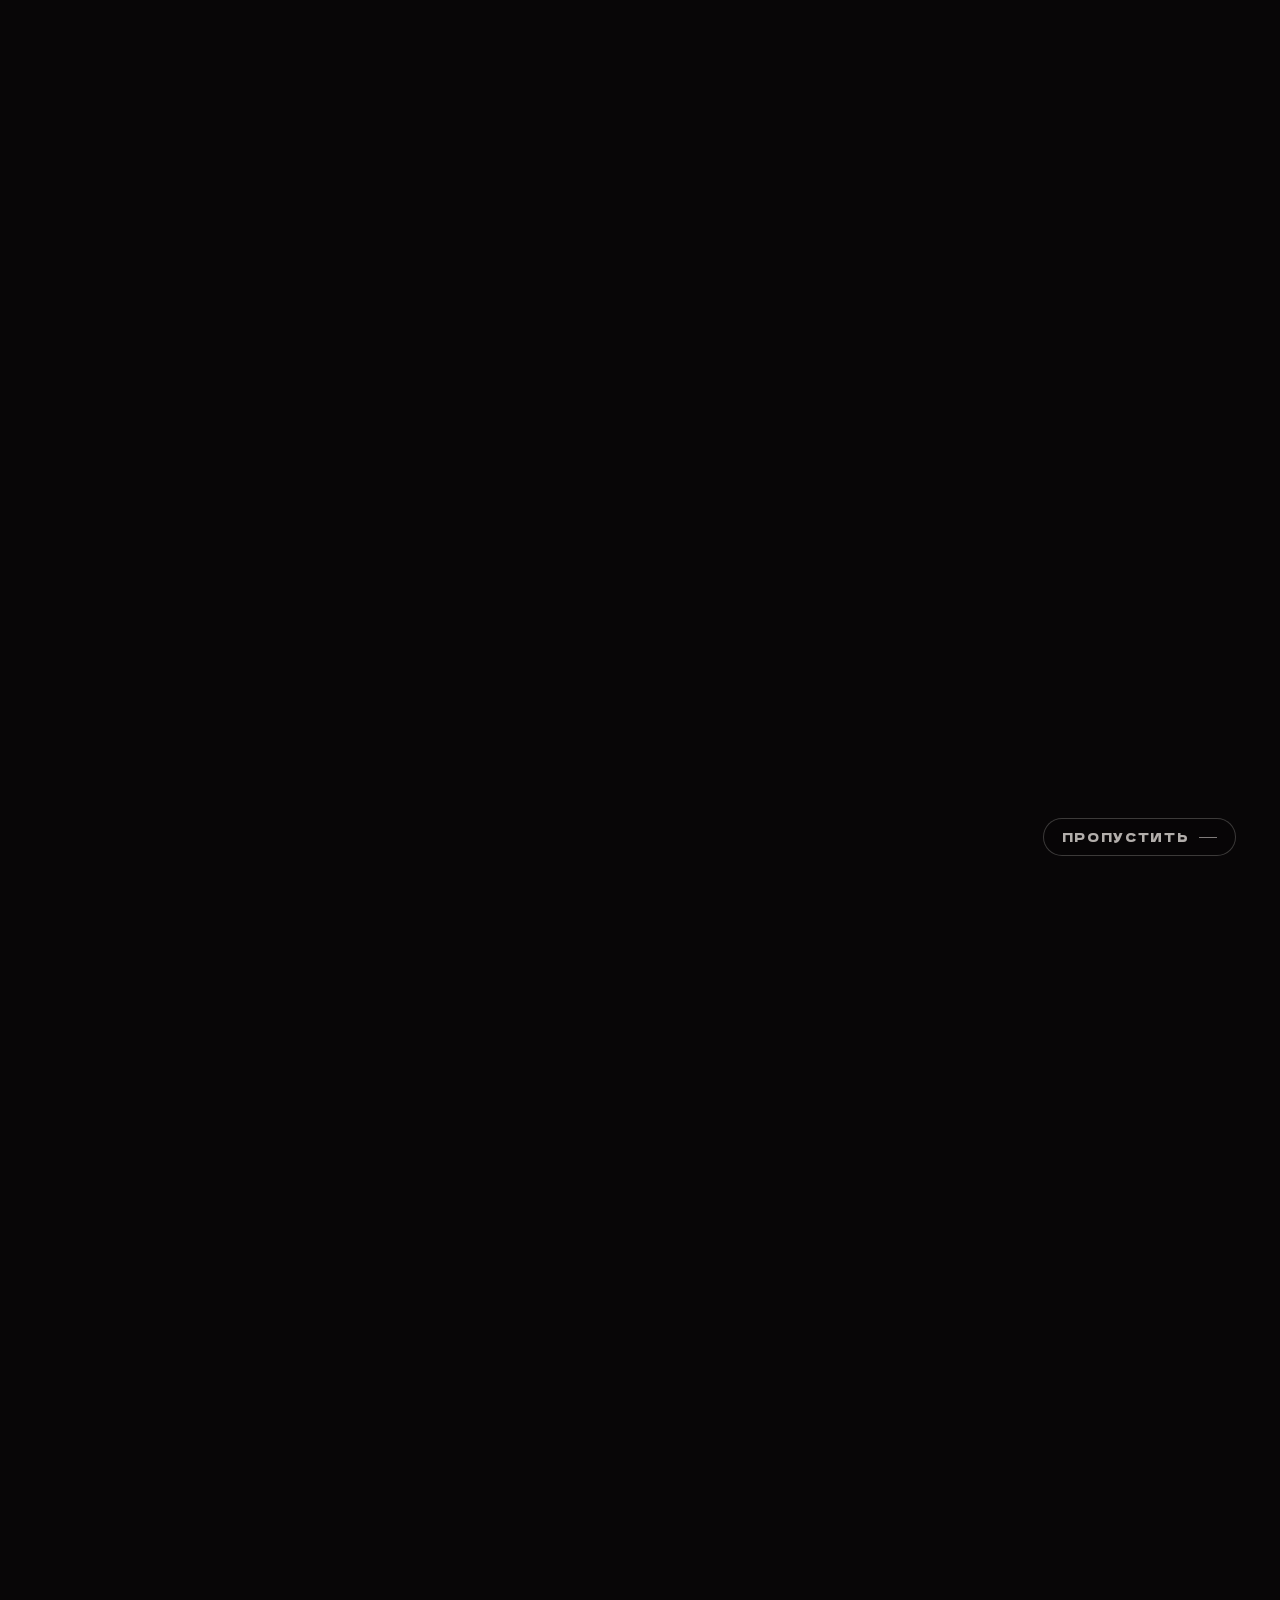
==== commit 0557763d: "Мобильная версия: организаторы, тарифы и прокрутка на заставке - организаторы: фото и логотип на 30%" ====
--- a/index.html
+++ b/index.html
@@ -1,5 +1,5 @@
 <!DOCTYPE html>
-<html lang="ru">
+<html lang="ru" class="is-intro">
 <head>
   <meta charset="UTF-8" />
   <meta name="viewport" content="width=device-width, initial-scale=1" />
@@ -13,16 +13,17 @@
   <link rel="preload" href="fonts/Involve-Regular.woff2" as="font" type="font/woff2" crossorigin />
   <link rel="preload" href="fonts/dela-gothic-one-cyrillic.woff2" as="font" type="font/woff2" crossorigin />
   <link rel="stylesheet" href="css/tokens.css?v=10" />
-  <link rel="stylesheet" href="css/style.css?v=85" />
-  <link rel="stylesheet" href="css/tariffs.css?v=3" />
+  <link rel="stylesheet" href="css/style.css?v=86" />
+  <link rel="stylesheet" href="css/tariffs.css?v=5" />
   <link rel="stylesheet" href="css/scroll-burn.css?v=5" />
   <link rel="stylesheet" href="css/fire.css?v=3" />
   <link rel="stylesheet" href="css/partners-form.css?v=1" />
-  <link rel="stylesheet" href="css/intro.css?v=6" />
+  <link rel="stylesheet" href="css/intro.css?v=9" />
   <noscript>
     <style>
       .intro { display: none !important; }
-      body.is-intro { overflow: auto; }
+      body.is-intro { position: static; overflow: auto; }
+      html.is-intro { overflow: auto; }
       body.is-intro .site,
       body.is-intro .fire-scene { opacity: 1; pointer-events: auto; }
     </style>
@@ -482,8 +483,8 @@
 
             <div class="poster-tape" aria-hidden="true">
               <div class="poster-tape__scroll">
-                <span>9&nbsp;900&nbsp;₽ // ЛЮДИ В МАРКЕТИНГЕ. ДЛЯ ФРИЛАНСЕРОВ И СПЕЦИАЛИСТОВ В НАЙМЕ. // ПОДАТЬ ЗАЯВКУ //</span>
-                <span>9&nbsp;900&nbsp;₽ // ЛЮДИ В МАРКЕТИНГЕ. ДЛЯ ФРИЛАНСЕРОВ И СПЕЦИАЛИСТОВ В НАЙМЕ. // ПОДАТЬ ЗАЯВКУ //</span>
+                <span>9&nbsp;900&nbsp;₽ // ДЛЯ ФРИЛАНСЕРОВ И СПЕЦИАЛИСТОВ В НАЙМЕ. // ПОДАТЬ ЗАЯВКУ //</span>
+                <span>9&nbsp;900&nbsp;₽ // ДЛЯ ФРИЛАНСЕРОВ И СПЕЦИАЛИСТОВ В НАЙМЕ. // ПОДАТЬ ЗАЯВКУ //</span>
               </div>
             </div>
 
@@ -491,7 +492,7 @@
               <div class="poster-barcode" aria-hidden="true"></div>
               <div class="poster-info">
                 <p class="poster-price">9&nbsp;900&nbsp;₽</p>
-                <p>Для фрилансеров и специалистов в найме.<span class="poster-date">С 19 ноября — 11&nbsp;990&nbsp;₽.</span></p>
+                <p>Для фрилансеров<br />и специалистов в найме.<span class="poster-date">С 19 ноября — 11&nbsp;990&nbsp;₽.</span></p>
                 <a class="poster-cta" href="https://salebot.site/st/bw6e/conf_surov_forum_prem" target="_blank" rel="noopener" aria-label="Подать заявку — Люди в маркетинге, 9 900 ₽">Подать заявку</a>
               </div>
             </div>
@@ -518,7 +519,7 @@
               <div class="poster-barcode" aria-hidden="true"></div>
               <div class="poster-info">
                 <p class="poster-price">24&nbsp;900&nbsp;₽</p>
-                <p>Для инхаус-команд, агентств и групп специалистов.<span class="poster-date">С 19 ноября — 27&nbsp;990&nbsp;₽.</span></p>
+                <p>Для инхаус-команд, агентств<br />и групп специалистов.<span class="poster-date">С 19 ноября — 27&nbsp;990&nbsp;₽.</span></p>
                 <a class="poster-cta" href="https://salebot.site/st/bw6e/conf_surov_forum_prem" target="_blank" rel="noopener" aria-label="Подать заявку — Участие команд, 24 900 ₽">Подать заявку</a>
               </div>
             </div>
@@ -1049,7 +1050,7 @@
 
 </div><!-- /.site -->
 
-<script src="js/intro.js?v=8" defer></script>
+<script src="js/intro.js?v=10" defer></script>
 <script>
   /* Сайт оживает после заставки: его скрипты подключаются на видимой
      странице, поэтому анимации стартуют на месте, а не за кадром. */
--- a/css/style.css
+++ b/css/style.css
@@ -1907,7 +1907,7 @@
   .partners__logos .ph { width: calc(50% - 6px); height: 62px; }
 
 
-  .founder__photo { float: none; width: 150px; margin: 0 0 14px; }
+  .founder__photo { float: none; width: 195px; margin: 0 0 14px; }
   .founder__name { font-size: 20px; }
 
   .faq summary { padding: 18px 40px 18px 0; font-size: 16px; }
--- a/css/tariffs.css
+++ b/css/tariffs.css
@@ -288,7 +288,7 @@
   background: var(--tp-ink);
   color: var(--tp-bg);
   font-family: "JetBrains Mono", monospace;
-  font-size: 0.75rem;
+  font-size: 0.875rem;
   font-weight: 700;
   line-height: 1;
   letter-spacing: 0.06em;
@@ -320,6 +320,16 @@
   .tariff-posters .poster-card {
     height: 540px;
   }
+
+  /* на узком постере описание чуть мельче и шире, чтобы строка
+     «Для инхаус-команд, агентств» не рвалась по дефису */
+  .tariff-posters .poster-info {
+    max-width: 76%;
+  }
+
+  .tariff-posters .poster-info p {
+    font-size: 0.9375rem;
+  }
 }
 
 @media (prefers-reduced-motion: reduce) {
--- a/css/intro.css
+++ b/css/intro.css
@@ -5,6 +5,19 @@
    ========================================================================== */
 
 body.is-intro {
+    /* фиксируем страницу: пока идёт загрузка, документ не должен
+       прокручиваться ни жестом, ни программно — иначе заставка ломается */
+    position: fixed;
+    top: 0;
+    left: 0;
+    width: 100%;
+    overflow: hidden;
+    overscroll-behavior: none;
+}
+
+/* Пока идёт загрузка, страницу нельзя прокрутить: скроллером в документе
+   выступает html, одного overflow у body для этого мало. */
+html.is-intro {
     overflow: hidden;
     overscroll-behavior: none;
 }
@@ -41,6 +54,7 @@
     opacity: 1;
     cursor: pointer;
     user-select: none;
+    touch-action: none;
     -webkit-tap-highlight-color: transparent;
     transition: opacity 900ms cubic-bezier(.4, 0, .2, 1);
 }
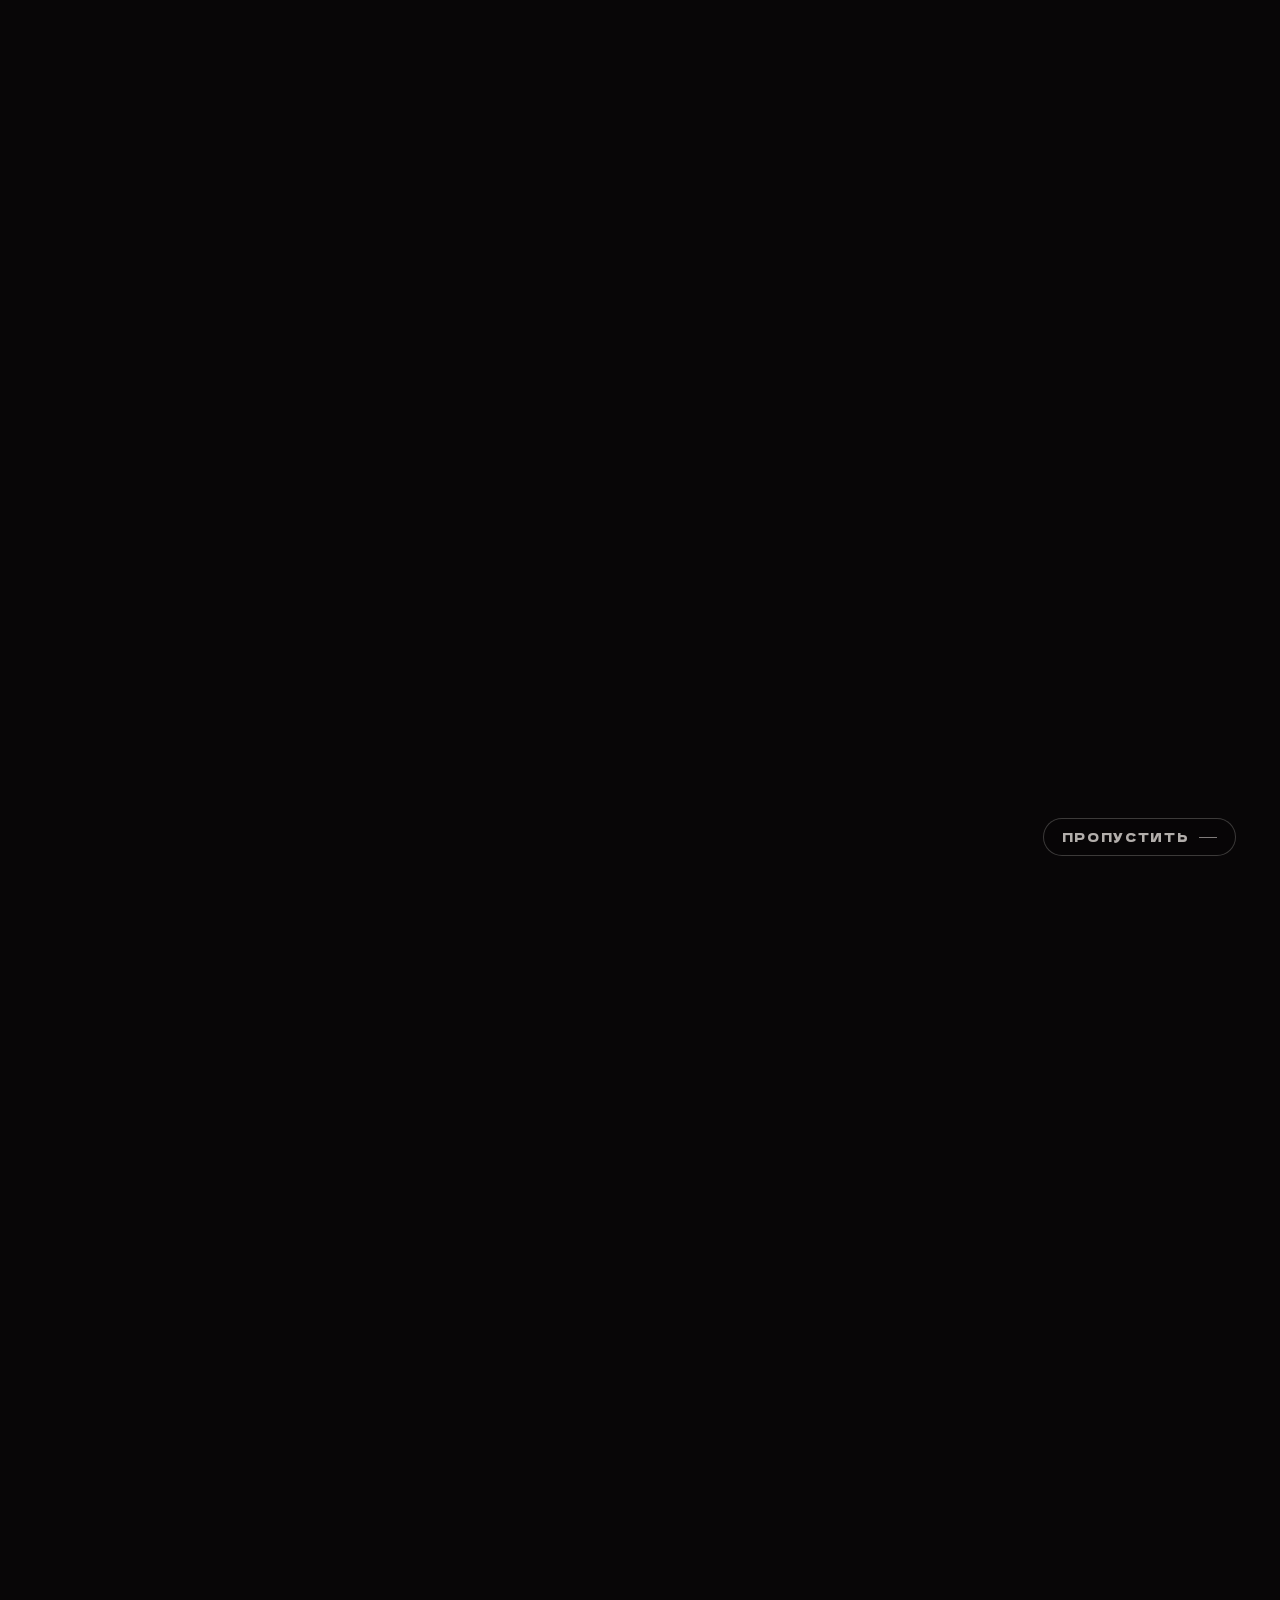
==== commit 7d688274: "Страница жюри: эксперты, фото и заглушка; актуальные правки разделов" ====
--- a/index.html
+++ b/index.html
@@ -13,9 +13,12 @@
   <link rel="preload" href="fonts/Involve-Regular.woff2" as="font" type="font/woff2" crossorigin />
   <link rel="preload" href="fonts/dela-gothic-one-cyrillic.woff2" as="font" type="font/woff2" crossorigin />
   <link rel="stylesheet" href="css/tokens.css?v=10" />
-  <link rel="stylesheet" href="css/style.css?v=86" />
-  <link rel="stylesheet" href="css/tariffs.css?v=5" />
-  <link rel="stylesheet" href="css/scroll-burn.css?v=5" />
+  <link rel="stylesheet" href="css/style.css?v=131" />
+  <link rel="stylesheet" href="css/typewriter.css?v=1" />
+  <link rel="stylesheet" href="css/bike-loader.css?v=3" />
+  <link rel="stylesheet" href="css/nominations-fire.css?v=1" />
+  <link rel="stylesheet" href="css/tariffs.css?v=6" />
+  <link rel="stylesheet" href="css/scroll-burn.css?v=9" />
   <link rel="stylesheet" href="css/fire.css?v=3" />
   <link rel="stylesheet" href="css/partners-form.css?v=1" />
   <link rel="stylesheet" href="css/intro.css?v=9" />
@@ -230,25 +233,29 @@
           <span class="card__num">01</span>
           <h3>Специалисты и фрилансеры</h3>
           <p class="muted">Работаете на себя или в найме и самостоятельно ведёте направление? В блоке «Люди в маркетинге» можно представить собственную работу и профессиональные достижения.</p>
-          <img class="card__figure" src="img/characters/1-web-developer.webp?v=3" alt="" width="600" height="526" loading="eager" decoding="async" />
+          <img class="card__figure" src="img/relics/3-compass.webp" alt="" width="600" height="600" loading="lazy" decoding="async" />
         </article>
         <article class="card">
           <span class="card__num">02</span>
           <h3>Агентства и группы специалистов</h3>
           <p class="muted">Создаёте проекты для заказчиков? Представьте кейс, который показывает, какие задачи вы решаете, как работаете и какого результата добиваетесь. Оцениваем конкретные проекты и кампании.</p>
-          <img class="card__figure" src="img/characters/6-digital-marketer.webp?v=3" alt="" width="600" height="413" loading="eager" decoding="async" />
+          <img class="card__figure" src="img/relics-3/3-luchina-bundle.webp" alt="" width="600" height="600" loading="lazy" decoding="async" />
         </article>
         <article class="card">
           <span class="card__num">03</span>
           <h3>Бренды и инхаус-команды</h3>
           <p class="muted">Развиваете маркетинг своего бизнеса? Покажите кампанию, контентный или SMM-проект, в котором решения вашей команды помогли достичь поставленных целей.</p>
-          <img class="card__figure" src="img/characters/3-project-manager.webp?v=3" alt="" width="600" height="562" loading="eager" decoding="async" />
+          <img class="card__figure" src="img/relics-3/5-guardian.webp" alt="" width="600" height="600" loading="lazy" decoding="async" />
         </article>
       </div>
 
       <div style="margin-top:32px">
         <a class="btn" href="#pricing">Подать заявку</a>
       </div>
+    </div>
+
+    <div class="key-art" aria-hidden="true">
+      <img src="img/relics-2/3-key.webp" alt="" width="600" height="600" loading="lazy" decoding="async" />
     </div>
     <div class="burn burn--viewport" data-burn data-color="#080607" aria-hidden="true"></div>
   </section>
@@ -265,28 +272,32 @@
         <article class="card">
           <h3>Заявить о своей работе</h3>
           <p class="muted">Представьте на конкурс проект, которым гордитесь. Покажите, что стоит за итоговыми цифрами: вашу идею, принятые решения и вклад в результат.</p>
-          <img class="card__figure" src="img/illustrations/1-briefcase.webp?v=3" alt="" width="560" height="560" loading="eager" decoding="async" />
+          <img class="card__figure" src="img/relics-3/6-chest.webp" alt="" width="600" height="600" loading="lazy" decoding="async" />
         </article>
         <article class="card">
           <h3>Побороться<br class="br-mobile" /> за профессиональное признание</h3>
           <p class="muted">Ваш кейс рассмотрит экспертное жюри. Прохождение в шорт-лист или победа станут подтверждением того, что ваша работа получила признание по итогам конкурсной оценки.</p>
-          <img class="card__figure" src="img/illustrations/2-checklist.webp?v=3" alt="" width="560" height="560" loading="eager" decoding="async" />
+          <img class="card__figure" src="img/relics-3/2-scroll-quill.webp" alt="" width="600" height="600" loading="lazy" decoding="async" />
         </article>
         <article class="card">
           <h3>Усилить портфолио<br class="br-mobile" /> и репутацию</h3>
           <p class="muted">Статус финалиста или победителя можно использовать в портфолио, презентациях и коммерческих предложениях. Это дополнительный аргумент, когда вы представляете себя работодателю или обсуждаете сотрудничество с заказчиком.</p>
-          <img class="card__figure" src="img/illustrations/4-star-trophy.webp?v=3" alt="" width="560" height="560" loading="eager" decoding="async" />
+          <img class="card__figure" src="img/relics-3/1-lantern.webp" alt="" width="600" height="600" loading="lazy" decoding="async" />
         </article>
         <article class="card">
           <h3>Сделать достижения команды заметнее</h3>
           <p class="muted">Подача кейса — повод собрать результаты совместной работы и показать вклад команды. А выход в шорт-лист или победа дадут основание рассказать об этих достижениях клиентам и профессиональному сообществу.</p>
-          <img class="card__figure" src="img/illustrations/3-portal.webp?v=3" alt="" width="560" height="560" loading="eager" decoding="async" />
+          <img class="card__figure" src="img/relics-2/4-cup.webp" alt="" width="600" height="600" loading="lazy" decoding="async" />
         </article>
       </div>
 
       <div style="margin-top:32px">
         <a class="btn btn--ghost" href="#nominations">Выбрать номинацию</a>
       </div>
+    </div>
+
+    <div class="quill" aria-hidden="true">
+      <img src="img/relics-2/5-quill.webp" alt="" width="800" height="800" loading="lazy" decoding="async" />
     </div>
     <div class="burn burn--viewport" data-burn data-color="#ECE9E3" aria-hidden="true"></div>
   </section>
@@ -298,6 +309,26 @@
         <span class="eyebrow">Номинации</span>
         <h2>В какой номинации заявить о себе?</h2>
         <p class="lead">В Суровой премии пять направлений. Выберите то, которое лучше всего раскрывает вашу работу: личные достижения, рекламную кампанию, отраслевой кейс, контент или комплексный SMM-проект.</p>
+      </div>
+
+      <div class="fire-slot" aria-hidden="true">
+        <div class="fire">
+          <div class="fire-left">
+            <div class="main-fire"></div>
+            <div class="particle-fire"></div>
+          </div>
+          <div class="fire-center">
+            <div class="main-fire"></div>
+            <div class="particle-fire"></div>
+          </div>
+          <div class="fire-right">
+            <div class="main-fire"></div>
+            <div class="particle-fire"></div>
+          </div>
+          <div class="fire-bottom">
+            <div class="main-fire"></div>
+          </div>
+        </div>
       </div>
 
       <!-- 8.1 -->
@@ -305,8 +336,8 @@
         <summary class="nom-group__summary">
           <span class="nom-group__toggle" aria-hidden="true"></span>
           <span class="nom-group__title">
-            <h3>Люди в маркетинге</h3>
-            <span>Для фрилансеров и специалистов в найме, которые самостоятельно ведут направление. Здесь важны ваша работа, профессиональные решения и личный вклад в результат.</span>
+            <span class="nom-group__heading" role="heading" aria-level="3">Люди в маркетинге</span>
+            <span class="nom-group__desc">Для фрилансеров и специалистов в найме, которые самостоятельно ведут направление. Здесь важны ваша работа, профессиональные решения и личный вклад в результат.</span>
           </span>
           <span class="nom-group__count">14 номинаций</span>
         </summary>
@@ -336,8 +367,8 @@
         <summary class="nom-group__summary">
           <span class="nom-group__toggle" aria-hidden="true"></span>
           <span class="nom-group__title">
-            <h3>Рекламные кампании</h3>
-            <span>Для инхаус-команд, агентств и групп специалистов. Представьте конкретный проект: какую задачу решали, какие инструменты использовали и чего удалось добиться.</span>
+            <span class="nom-group__heading" role="heading" aria-level="3">Рекламные кампании</span>
+            <span class="nom-group__desc">Для инхаус-команд, агентств и групп специалистов. Представьте конкретный проект: какую задачу решали, какие инструменты использовали и чего удалось добиться.</span>
           </span>
           <span class="nom-group__count">11 номинаций</span>
         </summary>
@@ -364,8 +395,8 @@
         <summary class="nom-group__summary">
           <span class="nom-group__toggle" aria-hidden="true"></span>
           <span class="nom-group__title">
-            <h3>Отраслевой маркетинг</h3>
-            <span>Для проектов, в которых важно понимание конкретного рынка. Покажите, как вы учли особенности отрасли, нашли решение и получили результат с имеющимся бюджетом.</span>
+            <span class="nom-group__heading" role="heading" aria-level="3">Отраслевой маркетинг</span>
+            <span class="nom-group__desc">Для проектов, в которых важно понимание конкретного рынка. Покажите, как вы учли особенности отрасли, нашли решение и получили результат с имеющимся бюджетом.</span>
           </span>
           <span class="nom-group__count">18 номинаций</span>
         </summary>
@@ -399,8 +430,8 @@
         <summary class="nom-group__summary">
           <span class="nom-group__toggle" aria-hidden="true"></span>
           <span class="nom-group__title">
-            <h3>Контент</h3>
-            <span>Для кейсов, в которых сила контента раскрывается через охваты, вовлечённость, собственный язык и креативность. От отдельного видео до стратегии или медиа бренда.</span>
+            <span class="nom-group__heading" role="heading" aria-level="3">Контент</span>
+            <span class="nom-group__desc">Для кейсов, в которых сила контента раскрывается через охваты, вовлечённость, собственный язык и креативность. От отдельного видео до стратегии или медиа бренда.</span>
           </span>
           <span class="nom-group__count">11 номинаций</span>
         </summary>
@@ -427,8 +458,8 @@
         <summary class="nom-group__summary">
           <span class="nom-group__toggle" aria-hidden="true"></span>
           <span class="nom-group__title">
-            <h3>SMM</h3>
-            <span>Для комплексных проектов в социальных сетях. Здесь рассматриваем работу, которая объединяет контент, привлечение аудитории, рост подписчиков и получение заявок.</span>
+            <span class="nom-group__heading" role="heading" aria-level="3">SMM</span>
+            <span class="nom-group__desc">Для комплексных проектов в социальных сетях. Здесь рассматриваем работу, которая объединяет контент, привлечение аудитории, рост подписчиков и получение заявок.</span>
           </span>
           <span class="nom-group__count">9 номинаций</span>
         </summary>
@@ -454,7 +485,7 @@
           <p class="muted">Расскажите о своём проекте команде премии. Поможем сориентироваться в направлениях и требованиях к подаче.</p>
           <a class="btn" href="https://salebot.site/st/bw6e/conf_surov_forum_prem" target="_blank" rel="noopener">Подобрать номинацию</a>
         </div>
-        <img class="cta-strip__figure" src="img/characters/5-copywriter.webp?v=2" alt="" width="600" height="437" loading="eager" decoding="async" />
+        <img class="cta-strip__figure" src="img/relics-2/2-scroll-crop.webp" alt="" width="400" height="627" loading="lazy" decoding="async" />
       </div>
     </div>
     <div class="burn burn--viewport" data-burn data-color="#080607" aria-hidden="true"></div>
@@ -537,15 +568,26 @@
 
       <p class="lead" style="margin-top:24px;max-width:760px">Оплата предполагает участие в конкурсе. Прохождение в шорт-лист и победу определяет экспертная оценка.</p>
     </div>
+
+    <div class="pricing-camera" aria-hidden="true">
+      <img src="img/relics-3/download.webp" alt="" width="568" height="600" loading="lazy" decoding="async" />
+    </div>
     <div class="burn burn--viewport" data-burn data-color="#ECE9E3" aria-hidden="true"></div>
   </section>
 
   <!-- 10. КАК ПРОХОДИТ УЧАСТИЕ -->
   <section class="section section--soft burn-next burn-host" id="how">
     <div class="wrap">
-      <div class="section-head">
+      <div class="section-head section-head--art">
         <span class="eyebrow">Как принять участие</span>
-        <h2>Как представить свою работу на премию</h2>
+        <div class="head-art">
+          <div class="typewriter" aria-hidden="true">
+            <div class="slide"><i></i></div>
+            <div class="paper"></div>
+            <div class="keyboard"></div>
+          </div>
+          <h2>Как представить свою работу на премию</h2>
+        </div>
       </div>
 
       <ol class="steps">
@@ -592,6 +634,9 @@
 
   <!-- 11. КЛЮЧЕВЫЕ ДАТЫ -->
   <section class="section burn-next" id="dates">
+    <div class="pocket-watch" aria-hidden="true">
+      <img src="img/relics/1-pocket-watch.webp" alt="" width="600" height="600" loading="lazy" decoding="async" />
+    </div>
     <div class="wrap">
       <div class="section-head">
         <span class="eyebrow">Этапы</span>
@@ -704,6 +749,7 @@
 
       <p class="awards-note">Прохождение в шорт-лист и победа зависят от результатов конкурсного отбора.</p>
     </div>
+
     <div class="burn burn--viewport" data-burn data-color="#ECE9E3" aria-hidden="true"></div>
   </section>
 
@@ -732,15 +778,51 @@
         <button class="btn" type="button" data-partner-open>Обсудить партнёрство</button>
       </div>
     </div>
+
+    <div class="lamp" aria-hidden="true">
+      <img src="img/relics-3/5-lamp-crop.webp" alt="" width="400" height="286" loading="lazy" decoding="async" />
+    </div>
     <div class="burn burn--viewport" data-burn data-color="#080607" aria-hidden="true"></div>
   </section>
 
   <!-- 15. ОРГАНИЗАТОРЫ -->
   <section class="section burn-next burn-host" id="organizer">
     <div class="wrap">
-      <div class="section-head">
+      <div class="section-head section-head--art">
         <span class="eyebrow">Организаторы</span>
-        <h2>От команды Сурового Питерского форума</h2>
+        <div class="head-art">
+          <div class="bike" aria-hidden="true">
+            <svg class="loader" viewBox="0 0 48 30" width="48" height="30" focusable="false">
+              <g fill="none" stroke="currentColor" stroke-linecap="round" stroke-linejoin="round" stroke-width="1">
+                <g transform="translate(9.5,19)">
+                  <circle class="loader_tire" r="9" stroke-dasharray="56.549 56.549"></circle>
+                  <g class="loader_spokes-spin" stroke-dasharray="31.416 31.416" stroke-dashoffset="-23.562">
+                    <circle class="loader_spokes" r="5"></circle>
+                    <circle class="loader_spokes" r="5" transform="rotate(180,0,0)"></circle>
+                  </g>
+                </g>
+                <g transform="translate(24,19)">
+                  <g class="loader_pedals-spin" stroke-dasharray="25.133 25.133" stroke-dashoffset="-21.991" transform="rotate(67.5,0,0)">
+                    <circle class="loader_pedals" r="4"></circle>
+                    <circle class="loader_pedals" r="4" transform="rotate(180,0,0)"></circle>
+                  </g>
+                </g>
+                <g transform="translate(38.5,19)">
+                  <circle class="loader_tire" r="9" stroke-dasharray="56.549 56.549"></circle>
+                  <g class="loader_spokes-spin" stroke-dasharray="31.416 31.416" stroke-dashoffset="-23.562">
+                    <circle class="loader_spokes" r="5"></circle>
+                    <circle class="loader_spokes" r="5" transform="rotate(180,0,0)"></circle>
+                  </g>
+                </g>
+                <polyline class="loader_seat" points="14 3,18 3" stroke-dasharray="5 5"></polyline>
+                <polyline class="loader_body" points="16 3,24 19,9.5 19,18 8,34 7,24 19" stroke-dasharray="79 79"></polyline>
+                <path class="loader_handlebars" d="m30,2h6s1,0,1,1-1,1-1,1" stroke-dasharray="10 10"></path>
+                <polyline class="loader_front" points="32.5 2,38.5 19" stroke-dasharray="19 19"></polyline>
+              </g>
+            </svg>
+          </div>
+          <h2>От команды Сурового Питерского форума</h2>
+        </div>
       </div>
 
       <div class="founders">
@@ -856,6 +938,10 @@
           <p>Напишите команде Суровой премии через официальный бот или по электронной почте. Поможем с выбором номинации, требованиями к кейсу и условиями участия.</p>
         </details>
       </div>
+    </div>
+
+    <div class="faq-book" aria-hidden="true">
+      <img src="img/relics/4-book.webp" alt="" width="600" height="600" loading="lazy" decoding="async" />
     </div>
     <div class="burn burn--viewport" data-burn data-color="#080607" aria-hidden="true"></div>
   </section>
@@ -894,6 +980,10 @@
         </div>
       </div>
     </div>
+
+    <div class="torch" aria-hidden="true">
+      <img src="img/relics-2/6-luchina.webp" alt="" width="800" height="800" loading="lazy" decoding="async" />
+    </div>
   </section>
 
 </main>
@@ -924,9 +1014,7 @@
       <div class="footer__col">
         <h3>Документы</h3>
         <ul>
-          <li><a href="https://marketingawards.ru/condition.html" target="_blank" rel="noopener">Регламент премии</a></li>
-          <li><a href="https://marketingawards.ru/condition.html" target="_blank" rel="noopener">Правила участия и подачи кейсов</a></li>
-          <li><a href="docs/oferta" target="_blank" rel="noopener">Условия оплаты и возврата</a></li>
+          <li><a href="https://disk.yandex.ru/i/xFhbK633s1WSog" target="_blank" rel="noopener">Регламент премии</a></li>
           <li><a href="docs/privacy" target="_blank" rel="noopener">Политика обработки персональных данных</a></li>
           <li><a href="docs/consent" target="_blank" rel="noopener">Согласие на обработку персональных данных</a></li>
           <li><a href="docs/oferta" target="_blank" rel="noopener">Оферта</a></li>
@@ -1050,19 +1138,21 @@
 
 </div><!-- /.site -->
 
-<script src="js/intro.js?v=10" defer></script>
+<script src="js/anim-pause.js?v=13" defer></script>
+<script src="js/intro.js?v=11" defer></script>
 <script>
   /* Сайт оживает после заставки: его скрипты подключаются на видимой
      странице, поэтому анимации стартуют на месте, а не за кадром. */
   (function () {
     var files = [
-      'js/fire.js?v=5',
+      'js/fire.js?v=7',
       'js/star-border.js?v=2',
-      'js/app.js?v=15',
+      'js/smooth-scroll.js?v=11',
+      'js/app.js?v=17',
       'js/partners-form.js?v=1',
       'js/ignite-reveal.js?v=12',
       'js/slogan.js?v=1',
-      'js/scroll-burn.js?v=17'
+      'js/scroll-burn.js?v=23'
     ];
     var started = false;
 
--- a/css/style.css
+++ b/css/style.css
@@ -3,6 +3,14 @@
    Тёмная сцена, Dela Award / Involve / Golos Award, рамки 1px, радиус 4px.
    Без теней, градиентов и фоновых эффектов.
    ========================================================================== */
+
+@font-face {
+  font-family: "Bounded Award";
+  src: url("../fonts/Bounded-Black.woff2") format("woff2");
+  font-weight: 900;
+  font-style: normal;
+  font-display: swap;
+}
 
 /* ---------- базовая типографика ---------- */
 
@@ -24,6 +32,7 @@
   font-weight: 400;
   line-height: 1.14;
   letter-spacing: -.01em;
+  word-spacing: .14em;
   text-transform: uppercase;
   text-wrap: balance;
   overflow-wrap: break-word;
@@ -482,6 +491,19 @@
 .section-head .lead + .muted { margin-top: 10px; }
 .section-head .lead + .lead { margin-top: 10px; }
 
+/* Блоки с анимацией справа от заголовка («Как принять участие», «Организаторы») */
+.section-head--art { max-width: none; }
+
+.head-art {
+  display: flex;
+  align-items: flex-end;
+  justify-content: space-between;
+  gap: clamp(28px, 4vw, 64px);
+}
+
+.head-art h2 { max-width: 840px; order: 1; }
+.head-art > :not(h2) { order: 2; }
+
 .eyebrow {
   display: flex;
   align-items: center;
@@ -601,29 +623,54 @@
 
 .card h3 { margin-top: 2px; }
 
-/* «Участники»: без серого контура, картинка снизу во всю ширину текста */
-#participants .card {
-  padding-bottom: 16px;
-}
-
+/* «Участники»: без серого контура */
 #participants .card::before { display: none; }
 
+/* «Участники»: картинки снизу, прижаты к низу карточек */
+#participants .card { padding-bottom: 16px; }
+
 #participants .card__figure {
+  width: 67.5%;
+  height: auto;
+  align-self: center;
+  margin-top: auto;
+}
+
+/* «Участники»: ключ у правого края, качается верхняя часть */
+#participants .wrap { position: relative; z-index: 2; }
+
+.key-art {
+  position: absolute;
+  top: 84px;
+  right: 0;
+  z-index: 1;
+  width: 300px;
+  isolation: isolate;
+  transform-origin: 50% 94%;
+  animation: keySway 7s ease-in-out infinite;
+  pointer-events: none;
+}
+
+.key-art img {
+  display: block;
   width: 100%;
   height: auto;
-  margin-top: auto;            /* картинки прижаты к низу и стоят на одной линии */
-  mix-blend-mode: multiply;    /* белый фон иллюстрации растворяется в бумаге */
-}
-
-#participants .card:nth-child(1) .card__figure,
-#participants .card:nth-child(2) .card__figure { width: 90%; }
-
-#participants .card:nth-child(3) .card__figure { width: 87%; }
-
-/* «Участие»: белая карточка без контура, картинка справа, текст инвертирован */
+}
+
+@keyframes keySway {
+  0%,
+  100% {
+    transform: scaleX(-1) rotate(-5deg);
+  }
+  50% {
+    transform: scaleX(-1) rotate(5deg);
+  }
+}
+
+/* «Участие»: карточка цвета бумаги (как фон блока «Номинации»), картинка справа, текст инвертирован */
 #benefits .card {
-  --card-surface: #FFFFFF;
-  --card-surface-hover: #FFFFFF;
+  --card-surface: var(--paper);
+  --card-surface-hover: var(--paper);
   display: grid;
   grid-template-columns: minmax(0, 1fr) clamp(112px, 13.3vw, 168px);
   grid-template-rows: auto 1fr;
@@ -660,8 +707,44 @@
   grid-row: 1 / span 2;
   align-self: center;
   justify-self: end;
+  width: 90%;
+  height: auto;
+}
+
+/* «Зачем участвовать»: золотое перо у правого края, как топор */
+#benefits .wrap { position: relative; z-index: 2; }
+
+.quill {
+  position: absolute;
+  top: 84px;
+  right: -96px;             /* сам рисунок — у правого края, без прозрачных полей */
+  width: 360px;
+  z-index: 1;
+  pointer-events: none;
+}
+
+.quill img {
+  display: block;
   width: 100%;
   height: auto;
+  transform-origin: 50% 12%;
+  animation: quillFloat 7s ease-in-out infinite;
+}
+
+@keyframes quillFloat {
+  0%,
+  100% {
+    transform: translate3d(0, 0, 0) rotate(-1.2deg);
+  }
+  25% {
+    transform: translate3d(-4px, -7px, 0) rotate(1.4deg);
+  }
+  50% {
+    transform: translate3d(2px, -13px, 0) rotate(-0.6deg);
+  }
+  75% {
+    transform: translate3d(-2px, -5px, 0) rotate(1deg);
+  }
 }
 
 /* ---------- миссия и принципы ---------- */
@@ -691,41 +774,22 @@
   mask-repeat: no-repeat;
 }
 
+/* «Сильная работа…» — огонь в буквах рисует canvas из того же ролика, что
+   и фон. Отдельной картинки-подложки нет: пока ролик на паузе, в буквах
+   стоит его последний кадр — как и во всём фоновом огне. */
+#mission h2 {
+  color: var(--ink);
+}
+
 #mission h2.is-video-burn {
   background-color: transparent;
   background-image: none;
   animation: none;
+  color: transparent;
+  -webkit-text-fill-color: transparent;
 }
 
 #mission h2.is-video-burn .mission__burn { display: block; }
-
-/* «Сильная работа…» — огонь внутри букв; анимация включается только в кадре */
-@supports ((background-clip: text) or (-webkit-background-clip: text)) {
-  #mission h2 {
-    background-color: var(--ink);
-    background-image: url("../img/fire-text.webp");
-    background-repeat: repeat;
-    background-position: 50% 0;
-    background-size: 100% auto;
-    -webkit-background-clip: text;
-    background-clip: text;
-    -webkit-text-fill-color: transparent;
-    color: transparent;
-    animation: fire-text 7s ease-in-out infinite alternate;
-    animation-play-state: paused;
-  }
-
-  #mission h2.is-burning { animation-play-state: running; }
-}
-
-@keyframes fire-text {
-  from { background-position: 50% 0; }
-  to { background-position: 50% -140px; }
-}
-
-@media (prefers-reduced-motion: reduce) {
-  #mission h2 { animation: none; }
-}
 
 @media (forced-colors: active) {
   #mission h2 {
@@ -746,6 +810,30 @@
 .prose p + p { margin-top: 18px; }
 
 /* ---------- номинации ---------- */
+
+/* Огонь в верхнем правом углу блока: не участвует в потоке и не двигает текст. */
+#nominations .wrap { position: relative; }
+#nominations .fire-slot {
+  position: absolute;
+  top: 23px;                 /* по уровню H2: низ огня совпадает с низом заголовка */
+  right: var(--edge);
+  width: 100px;
+  height: 100px;
+  pointer-events: none;
+}
+
+#nominations .fire-slot .fire {
+  transform: scale(0.8);     /* анимация на 20% меньше */
+  transform-origin: center bottom;
+}
+
+@media (max-width: 1100px) {
+  #nominations .fire-slot { top: -68px; }
+}
+
+@media (max-width: 600px) {
+  #nominations .fire-slot { top: -56px; }
+}
 
 .nom-group {
   margin-bottom: 12px;
@@ -823,9 +911,14 @@
   gap: 6px;
 }
 
-.nom-group__title h3 { font-size: 20px; }
-
-.nom-group__title span {
+.nom-group__heading {
+  font-family: var(--font-ui);
+  font-size: 20px;
+  font-weight: 400;
+  line-height: 1.3;
+}
+
+.nom-group__desc {
   max-width: 760px;
   color: var(--scene-muted);
   font-size: 16px;
@@ -912,14 +1005,13 @@
 .cta-strip__text h3 { font-size: 20px; line-height: 1.3; }
 .cta-strip__text p { margin-top: 8px; font-size: 16px; }
 
-/* «Не уверены, какую номинацию выбрать?»: картинка справа, кнопка под текстом */
-.cta-strip--figure .cta-strip__text .btn { margin-top: 22px; }
+/* «Не уверены, какую номинацию выбрать?»: иллюстрация справа, кнопка под текстом */
+.cta-strip__text .btn { margin-top: 22px; }
 
 .cta-strip__figure {
   flex: none;
-  width: clamp(144px, 17.6vw, 208px);
-  height: auto;
-  mix-blend-mode: multiply;   /* белый фон иллюстрации растворяется в бумаге */
+  width: auto;
+  height: clamp(140px, 11vw, 160px);   /* не выше текста с кнопкой */
 }
 
 .note-strong {
@@ -935,6 +1027,54 @@
 
 /* ---------- стоимость ---------- */
 
+/* Камера у правого края блока, как топор */
+#pricing .wrap { position: relative; z-index: 2; }
+
+.pricing-camera {
+  position: absolute;
+  top: 40px;
+  right: 26px;              /* запас под поворот, чтобы не обрезало край */
+  z-index: 1;
+  width: 203px;             /* ещё на 10% меньше */
+  rotate: 15deg;            /* по часовой стрелке */
+  animation: cameraShake 10s ease-in-out infinite;
+  pointer-events: none;
+}
+
+.pricing-camera img {
+  display: block;
+  width: 100%;
+  height: auto;
+}
+
+/* редкое покачивание камеры по часовой и против часовой */
+@keyframes cameraShake {
+  0%,
+  74%,
+  100% {
+    transform: rotate(0);
+  }
+  77% {
+    transform: rotate(1.4deg);
+  }
+  80% {
+    transform: rotate(-1.4deg);
+  }
+  83% {
+    transform: rotate(0.9deg);
+  }
+  86% {
+    transform: rotate(-0.9deg);
+  }
+  89% {
+    transform: rotate(0.4deg);
+  }
+  92%,
+  96% {
+    transform: rotate(0);
+  }
+}
+
 .price-card { gap: 10px; padding: 32px; }
 .price-card h3 { font-family: var(--font-base); font-size: 20px; font-weight: 600; }
 
@@ -997,6 +1137,24 @@
 .steps p { max-width: 720px; margin-top: 8px; font-size: 16px; }
 
 /* ---------- даты ---------- */
+
+#dates { position: relative; }
+#dates .wrap { position: relative; z-index: 2; }
+
+/* Кофе-лоадер вынесен из блока «Этапы»; код сохранён в css/dates-coffee.css
+   и в демо «Эффекты/кофе-лоадер.html». */
+.dates-art {
+  position: absolute;
+  top: -7px;                /* низ чашки на уровне низа H2 */
+  right: var(--edge);
+  width: 100px;
+  height: 100px;
+  pointer-events: none;
+}
+
+@media (max-width: 1100px) {
+  .dates-art { top: -68px; } /* на узких экранах — над заголовком */
+}
 
 .timeline-panel {
   --panel-border: var(--rule-strong);
@@ -1120,9 +1278,21 @@
 .jury-card { display: flex; flex-direction: column; gap: 10px; }
 .jury-card .ph { margin-bottom: 6px; }
 
+.jury-card__photo {
+  display: block;
+  width: 100%;
+  height: auto;
+  aspect-ratio: 1 / 1;
+  object-fit: cover;
+  border-radius: var(--radius);
+  margin-bottom: 6px;
+}
+
 .jury-card__name {
-  font-family: var(--font-ui);
-  font-size: 20px;
+  font-family: "Bounded Award", var(--font-ui);
+  font-size: 17px;
+  font-weight: 900;
+  letter-spacing: -.01em;
   line-height: 1.3;
 }
 
@@ -1140,6 +1310,61 @@
 
 /* ---------- результаты ---------- */
 
+/* Часы на стыке «Этапов» и «Что получают участники» */
+.pocket-watch {
+  position: absolute;
+  top: 0;
+  right: 0;
+  left: auto;
+  z-index: 1;
+  width: 255px;             /* на 15% меньше прежних 300 px */
+  isolation: isolate;
+  pointer-events: none;
+}
+
+.pocket-watch img {
+  display: block;
+  width: 100%;
+  height: auto;
+}
+
+.pocket-watch::before {
+  content: "";
+  position: absolute;
+  inset: -12%;
+  z-index: -1;
+  border-radius: 50%;
+  background: radial-gradient(
+    closest-side,
+    rgba(255, 140, 45, 0.4),
+    rgba(255, 95, 25, 0.16) 55%,
+    transparent 82%
+  );
+  filter: blur(16px);
+  animation: watchGlow 3.8s ease-in-out infinite;
+  pointer-events: none;
+}
+
+@keyframes watchGlow {
+  0%,
+  100% {
+    opacity: 0.55;
+    transform: scale(0.97);
+  }
+  30% {
+    opacity: 0.85;
+    transform: scale(1.03);
+  }
+  55% {
+    opacity: 0.65;
+    transform: scale(1);
+  }
+  75% {
+    opacity: 1;
+    transform: scale(1.05);
+  }
+}
+
 /* ступенчатые карточки + таймлайн над ними */
 .awards { position: relative; }
 
@@ -1222,6 +1447,47 @@
 
 /* ---------- партнёры ---------- */
 
+/* Лампа у правого края блока, свечение вокруг огня */
+.lamp {
+  position: absolute;
+  top: 84px;
+  right: 48px;
+  z-index: 1;
+  width: 182px;
+  height: 130px;
+  isolation: isolate;
+  transform: rotate(-15deg);
+  pointer-events: none;
+}
+
+.lamp img {
+  display: block;
+  width: 100%;
+  height: 100%;
+  object-fit: contain;
+}
+
+.lamp::before {
+  content: "";
+  position: absolute;
+  left: -12%;
+  top: 0;
+  z-index: -1;
+  width: 55%;
+  height: 80%;
+  border-radius: 50%;
+  background: radial-gradient(
+    closest-side,
+    rgba(255, 115, 20, 0.7),
+    rgba(255, 85, 10, 0.34) 50%,
+    rgba(255, 70, 0, 0.12) 68%,
+    transparent 84%
+  );
+  filter: blur(16px);
+  animation: watchGlow 3.8s ease-in-out infinite;
+  pointer-events: none;
+}
+
 .partners__logos {
   display: flex;
   flex-wrap: wrap;
@@ -1278,6 +1544,15 @@
 
 @media (prefers-reduced-motion: reduce) {
   .axe img { transition: none; }
+  .quill img { animation: none; }
+  .torch::before { animation: none; }
+  .pocket-watch::before { animation: none; }
+  .faq-book { animation: none; }
+  .faq-book::before { animation: none; }
+  .pricing-camera { animation: none; }
+  .key-art { transform: scaleX(-1); animation: none; }
+  .lamp::before { animation: none; }
+  .fire-slot .fire * { animation: none; }
   .awards-mark--pulse,
   .awards-dot { animation: none; }
   .awards-glint { animation: none; opacity: 0; }
@@ -1286,6 +1561,13 @@
 
 @media (max-width: 1399px) {
   .axe { display: none; }
+  .quill { display: none; }
+  .torch { display: none; }
+  .pocket-watch { display: none; }
+  .faq-book { display: none; }
+  .pricing-camera { display: none; }
+  .key-art { display: none; }
+  .lamp { display: none; }
 }
 
 /* ---------- страница жюри ---------- */
@@ -1386,6 +1668,72 @@
 /* ---------- FAQ ---------- */
 
 .faq { border-top: 1px solid var(--rule-strong); }
+
+/* FAQ: книга у правого края, со свечением вокруг */
+#faq .wrap { position: relative; z-index: 2; }
+
+.faq-book {
+  position: absolute;
+  top: 84px;
+  right: 40px;
+  z-index: 1;
+  width: 204px;             /* на 15% меньше прежних 240 px */
+  isolation: isolate;
+  animation: faqBookShake 9s ease-in-out infinite;
+  pointer-events: none;
+}
+
+.faq-book img {
+  display: block;
+  width: 100%;
+  height: auto;
+  filter:
+    drop-shadow(0 0 10px rgba(245, 102, 36, 0.55))
+    drop-shadow(0 0 26px rgba(245, 102, 36, 0.35));
+}
+
+.faq-book::before {
+  content: "";
+  position: absolute;
+  inset: -22%;
+  z-index: -1;
+  border-radius: 50%;
+  background: radial-gradient(
+    closest-side,
+    rgba(255, 120, 25, 0.7),
+    rgba(255, 90, 10, 0.35) 48%,
+    rgba(245, 70, 0, 0.14) 68%,
+    transparent 86%
+  );
+  filter: blur(22px);
+  animation: watchGlow 3.8s ease-in-out infinite;
+  pointer-events: none;
+}
+
+/* редкое «потряхивание» книги, основное время — покой */
+@keyframes faqBookShake {
+  0%,
+  76%,
+  100% {
+    transform: translate3d(0, 0, 0) rotate(0);
+  }
+  79% {
+    transform: translate3d(-2px, 0, 0) rotate(-1.4deg);
+  }
+  82% {
+    transform: translate3d(2px, -1px, 0) rotate(1.4deg);
+  }
+  85% {
+    transform: translate3d(-2px, 1px, 0) rotate(-1deg);
+  }
+  88% {
+    transform: translate3d(1px, 0, 0) rotate(0.7deg);
+  }
+  91%,
+  94% {
+    transform: translate3d(0, 0, 0) rotate(0);
+  }
+}
 
 .faq details { border-bottom: 1px solid var(--rule); }
 
@@ -1442,6 +1790,72 @@
 }
 
 .faq details p a:hover { color: var(--accent-text); }
+
+/* «Контакты»: факел у правого края, как топор и перо */
+#contacts { position: relative; }
+#contacts .wrap { position: relative; z-index: 2; }
+
+.torch {
+  position: absolute;
+  top: 84px;
+  right: 0;                 /* полностью в кадре, без выхода за край */
+  width: 360px;
+  z-index: 1;
+  isolation: isolate;
+  transform: scaleX(-1);    /* зеркалим вместе со свечением */
+  pointer-events: none;
+}
+
+.torch img {
+  display: block;
+  width: 100%;
+  height: auto;
+}
+
+/* мерцающее свечение вокруг пламени (верхняя часть картинки) */
+.torch::before {
+  content: "";
+  position: absolute;
+  top: 0;
+  left: 52%;
+  z-index: -1;
+  width: 36%;
+  height: 40%;
+  border-radius: 50%;
+  background: radial-gradient(
+    closest-side,
+    rgba(255, 150, 50, 0.55),
+    rgba(255, 90, 20, 0.22) 55%,
+    transparent 80%
+  );
+  filter: blur(14px);
+  animation: torchGlow 2.6s ease-in-out infinite;
+  pointer-events: none;
+}
+
+@keyframes torchGlow {
+  0%,
+  100% {
+    opacity: 0.55;
+    transform: scale(0.95) translateY(2px);
+  }
+  20% {
+    opacity: 0.9;
+    transform: scale(1.04) translateY(-2px);
+  }
+  45% {
+    opacity: 0.6;
+    transform: scale(0.99);
+  }
+  65% {
+    opacity: 1;
+    transform: scale(1.07) translateY(-4px);
+  }
+  85% {
+    opacity: 0.7;
+    transform: scale(1.01);
+  }
+}
 
 /* ---------- контакты ---------- */
 
@@ -1795,7 +2209,7 @@
     grid-row: 3;
     align-self: start;
     justify-self: center;
-    width: min(100%, 168px);
+    width: min(100%, 150px);
     margin-top: 8px;
     margin-right: 0;
   }
@@ -1819,6 +2233,17 @@
 }
 
 @media (max-width: 600px) {
+  /* Анимации — в свободном верхнем углу, над заголовком, текст не двигаем. */
+  .head-art { position: relative; display: block; }
+  .head-art h2 { max-width: none; }
+  .head-art > :not(h2) {
+    position: absolute;
+    right: 0;
+    bottom: calc(100% + 6px);
+    z-index: 6;
+    margin: 0;
+    zoom: 0.75;
+  }
   .header__inner { min-height: 72px; }
   .logo__img { height: 26px; }
   .nav { top: 72px; }
@@ -1877,7 +2302,7 @@
   .awards-grid .card:nth-child(3) .awards-dot { animation-delay: 3.5s; }
 
   .nom-group__summary { gap: 12px; padding: 20px; }
-  .nom-group__title h3 { font-size: 20px; }
+  .nom-group__heading { font-size: 20px; }
   .nom-group__count { display: none; }
   .nom-group__body { padding: 20px; }
   .nom-group__toggle { width: 24px; height: 24px; }
@@ -1920,9 +2345,45 @@
   .footer__bottom { font-size: 12px; }
 }
 
+@media (max-width: 359px) {
+  /* Совсем узкие экраны: чуть уменьшаем, чтобы не задеть надпись слева. */
+  .head-art > :not(h2) { zoom: 0.6; }
+}
+
 @media (max-width: 360px) {
   .logo__img { height: 24px; }
   h1 { font-size: 34px; }
   .hero__cta .btn { min-width: 0; }
   .btn { min-width: 0; }
 }
+
+/* ---------- пауза CSS-анимаций ---------- */
+/* Блоки вне экрана получают .anim-paused, фон вкладки — html.is-page-hidden. */
+.anim-paused,
+.anim-paused::before,
+.anim-paused::after,
+.anim-paused *,
+.anim-paused *::before,
+.anim-paused *::after,
+html.is-page-hidden *,
+html.is-page-hidden *::before,
+html.is-page-hidden *::after {
+  animation-play-state: paused !important;
+}
+
+/* ---------- порядок слоёв ---------- */
+/* Декоративные картинки и анимации должны оставаться над прожигом (z-index: 5). */
+.axe,
+.quill,
+.torch,
+.pocket-watch,
+.faq-book,
+.pricing-camera,
+.key-art,
+.lamp,
+.typewriter,
+.bike,
+.fire-slot,
+.dates-art {
+  z-index: 6;
+}
--- a/css/typewriter.css
+++ b/css/typewriter.css
@@ -0,0 +1,455 @@
+/* ==========================================================================
+   «Как принять участие» — анимация печатной машинки в цветах огня.
+   Оригинал: typewriter (Uiverse). Палитра заменена на огненную,
+   добавлено мерцающее свечение вокруг.
+   ========================================================================== */
+
+.typewriter {
+  --fire-light: #FFB15C;
+  --fire-mid: var(--brand-accent, #F56624);
+  --fire-deep: #A61E0A;
+  --key: #FFE7C2;
+  --paper: #F7E4BE;
+  --text: #D3A268;
+  --tool: #FFC06B;
+  --duration: 3s;
+  position: relative;
+  isolation: isolate;
+  filter: drop-shadow(0 0 12px rgba(255, 123, 57, 0.35));
+  -webkit-animation: bounce05 var(--duration) linear infinite;
+  animation: bounce05 var(--duration) linear infinite;
+}
+
+/* мерцающее свечение вокруг машинки */
+.typewriter::before {
+  content: "";
+  position: absolute;
+  inset: -30px -20px;
+  z-index: -1;
+  border-radius: 50%;
+  background: radial-gradient(
+    closest-side,
+    rgba(255, 123, 57, 0.45),
+    rgba(245, 102, 36, 0.18) 55%,
+    transparent 80%
+  );
+  filter: blur(12px);
+  -webkit-animation: typewriterGlow 2.8s ease-in-out infinite;
+  animation: typewriterGlow 2.8s ease-in-out infinite;
+  pointer-events: none;
+}
+
+.typewriter .slide {
+  width: 92px;
+  height: 20px;
+  border-radius: 3px;
+  margin-left: 14px;
+  transform: translateX(14px);
+  background: linear-gradient(var(--fire-light), var(--fire-deep));
+  -webkit-animation: slide05 var(--duration) ease infinite;
+  animation: slide05 var(--duration) ease infinite;
+}
+
+.typewriter .slide:before,
+.typewriter .slide:after,
+.typewriter .slide i:before {
+  content: "";
+  position: absolute;
+  background: var(--tool);
+}
+
+.typewriter .slide:before {
+  width: 2px;
+  height: 8px;
+  top: 6px;
+  left: 100%;
+}
+
+.typewriter .slide:after {
+  left: 94px;
+  top: 3px;
+  height: 14px;
+  width: 6px;
+  border-radius: 3px;
+}
+
+.typewriter .slide i {
+  display: block;
+  position: absolute;
+  right: 100%;
+  width: 6px;
+  height: 4px;
+  top: 4px;
+  background: var(--tool);
+}
+
+.typewriter .slide i:before {
+  right: 100%;
+  top: -2px;
+  width: 4px;
+  border-radius: 2px;
+  height: 14px;
+}
+
+.typewriter .paper {
+  position: absolute;
+  left: 24px;
+  top: -26px;
+  width: 40px;
+  height: 46px;
+  border-radius: 5px;
+  background: var(--paper);
+  transform: translateY(46px);
+  -webkit-animation: paper05 var(--duration) linear infinite;
+  animation: paper05 var(--duration) linear infinite;
+}
+
+.typewriter .paper:before {
+  content: "";
+  position: absolute;
+  left: 6px;
+  right: 6px;
+  top: 7px;
+  border-radius: 2px;
+  height: 4px;
+  transform: scaleY(0.8);
+  background: var(--text);
+  box-shadow:
+    0 12px 0 var(--text),
+    0 24px 0 var(--text),
+    0 36px 0 var(--text);
+}
+
+.typewriter .keyboard {
+  width: 120px;
+  height: 56px;
+  margin-top: -10px;
+  z-index: 1;
+  position: relative;
+}
+
+.typewriter .keyboard:before,
+.typewriter .keyboard:after {
+  content: "";
+  position: absolute;
+}
+
+.typewriter .keyboard:before {
+  top: 0;
+  left: 0;
+  right: 0;
+  bottom: 0;
+  border-radius: 7px;
+  background: linear-gradient(135deg, var(--fire-mid), var(--fire-deep));
+  transform: perspective(10px) rotateX(2deg);
+  transform-origin: 50% 100%;
+}
+
+.typewriter .keyboard:after {
+  left: 2px;
+  top: 25px;
+  width: 11px;
+  height: 4px;
+  border-radius: 2px;
+  box-shadow:
+    15px 0 0 var(--key),
+    30px 0 0 var(--key),
+    45px 0 0 var(--key),
+    60px 0 0 var(--key),
+    75px 0 0 var(--key),
+    90px 0 0 var(--key),
+    22px 10px 0 var(--key),
+    37px 10px 0 var(--key),
+    52px 10px 0 var(--key),
+    60px 10px 0 var(--key),
+    68px 10px 0 var(--key),
+    83px 10px 0 var(--key);
+  -webkit-animation: keyboard05 var(--duration) linear infinite;
+  animation: keyboard05 var(--duration) linear infinite;
+}
+
+@keyframes typewriterGlow {
+  0%,
+  100% {
+    opacity: 0.5;
+    transform: scale(0.94);
+  }
+
+  30% {
+    opacity: 0.9;
+    transform: scale(1.05);
+  }
+
+  55% {
+    opacity: 0.62;
+    transform: scale(0.98);
+  }
+
+  75% {
+    opacity: 1;
+    transform: scale(1.08);
+  }
+}
+
+@keyframes bounce05 {
+  85%,
+  92%,
+  100% {
+    transform: translateY(0);
+  }
+
+  89% {
+    transform: translateY(-4px);
+  }
+
+  95% {
+    transform: translateY(2px);
+  }
+}
+
+@keyframes slide05 {
+  5% {
+    transform: translateX(14px);
+  }
+
+  15%,
+  30% {
+    transform: translateX(6px);
+  }
+
+  40%,
+  55% {
+    transform: translateX(0);
+  }
+
+  65%,
+  70% {
+    transform: translateX(-4px);
+  }
+
+  80%,
+  89% {
+    transform: translateX(-12px);
+  }
+
+  100% {
+    transform: translateX(14px);
+  }
+}
+
+@keyframes paper05 {
+  5% {
+    transform: translateY(46px);
+  }
+
+  20%,
+  30% {
+    transform: translateY(34px);
+  }
+
+  40%,
+  55% {
+    transform: translateY(22px);
+  }
+
+  65%,
+  70% {
+    transform: translateY(10px);
+  }
+
+  80%,
+  85% {
+    transform: translateY(0);
+  }
+
+  92%,
+  100% {
+    transform: translateY(46px);
+  }
+}
+
+@keyframes keyboard05 {
+  5%,
+  12%,
+  21%,
+  30%,
+  39%,
+  48%,
+  57%,
+  66%,
+  75%,
+  84% {
+    box-shadow:
+      15px 0 0 var(--key),
+      30px 0 0 var(--key),
+      45px 0 0 var(--key),
+      60px 0 0 var(--key),
+      75px 0 0 var(--key),
+      90px 0 0 var(--key),
+      22px 10px 0 var(--key),
+      37px 10px 0 var(--key),
+      52px 10px 0 var(--key),
+      60px 10px 0 var(--key),
+      68px 10px 0 var(--key),
+      83px 10px 0 var(--key);
+  }
+
+  9% {
+    box-shadow:
+      15px 2px 0 var(--key),
+      30px 0 0 var(--key),
+      45px 0 0 var(--key),
+      60px 0 0 var(--key),
+      75px 0 0 var(--key),
+      90px 0 0 var(--key),
+      22px 10px 0 var(--key),
+      37px 10px 0 var(--key),
+      52px 10px 0 var(--key),
+      60px 10px 0 var(--key),
+      68px 10px 0 var(--key),
+      83px 10px 0 var(--key);
+  }
+
+  18% {
+    box-shadow:
+      15px 0 0 var(--key),
+      30px 0 0 var(--key),
+      45px 0 0 var(--key),
+      60px 2px 0 var(--key),
+      75px 0 0 var(--key),
+      90px 0 0 var(--key),
+      22px 10px 0 var(--key),
+      37px 10px 0 var(--key),
+      52px 10px 0 var(--key),
+      60px 10px 0 var(--key),
+      68px 10px 0 var(--key),
+      83px 10px 0 var(--key);
+  }
+
+  27% {
+    box-shadow:
+      15px 0 0 var(--key),
+      30px 0 0 var(--key),
+      45px 0 0 var(--key),
+      60px 0 0 var(--key),
+      75px 0 0 var(--key),
+      90px 0 0 var(--key),
+      22px 12px 0 var(--key),
+      37px 10px 0 var(--key),
+      52px 10px 0 var(--key),
+      60px 10px 0 var(--key),
+      68px 10px 0 var(--key),
+      83px 10px 0 var(--key);
+  }
+
+  36% {
+    box-shadow:
+      15px 0 0 var(--key),
+      30px 0 0 var(--key),
+      45px 0 0 var(--key),
+      60px 0 0 var(--key),
+      75px 0 0 var(--key),
+      90px 0 0 var(--key),
+      22px 10px 0 var(--key),
+      37px 10px 0 var(--key),
+      52px 12px 0 var(--key),
+      60px 12px 0 var(--key),
+      68px 12px 0 var(--key),
+      83px 10px 0 var(--key);
+  }
+
+  45% {
+    box-shadow:
+      15px 0 0 var(--key),
+      30px 0 0 var(--key),
+      45px 0 0 var(--key),
+      60px 0 0 var(--key),
+      75px 0 0 var(--key),
+      90px 2px 0 var(--key),
+      22px 10px 0 var(--key),
+      37px 10px 0 var(--key),
+      52px 10px 0 var(--key),
+      60px 10px 0 var(--key),
+      68px 10px 0 var(--key),
+      83px 10px 0 var(--key);
+  }
+
+  54% {
+    box-shadow:
+      15px 0 0 var(--key),
+      30px 2px 0 var(--key),
+      45px 0 0 var(--key),
+      60px 0 0 var(--key),
+      75px 0 0 var(--key),
+      90px 0 0 var(--key),
+      22px 10px 0 var(--key),
+      37px 10px 0 var(--key),
+      52px 10px 0 var(--key),
+      60px 10px 0 var(--key),
+      68px 10px 0 var(--key),
+      83px 10px 0 var(--key);
+  }
+
+  63% {
+    box-shadow:
+      15px 0 0 var(--key),
+      30px 0 0 var(--key),
+      45px 0 0 var(--key),
+      60px 0 0 var(--key),
+      75px 0 0 var(--key),
+      90px 0 0 var(--key),
+      22px 10px 0 var(--key),
+      37px 10px 0 var(--key),
+      52px 10px 0 var(--key),
+      60px 10px 0 var(--key),
+      68px 10px 0 var(--key),
+      83px 12px 0 var(--key);
+  }
+
+  72% {
+    box-shadow:
+      15px 0 0 var(--key),
+      30px 0 0 var(--key),
+      45px 2px 0 var(--key),
+      60px 0 0 var(--key),
+      75px 0 0 var(--key),
+      90px 0 0 var(--key),
+      22px 10px 0 var(--key),
+      37px 10px 0 var(--key),
+      52px 10px 0 var(--key),
+      60px 10px 0 var(--key),
+      68px 10px 0 var(--key),
+      83px 10px 0 var(--key);
+  }
+
+  81% {
+    box-shadow:
+      15px 0 0 var(--key),
+      30px 0 0 var(--key),
+      45px 0 0 var(--key),
+      60px 0 0 var(--key),
+      75px 0 0 var(--key),
+      90px 0 0 var(--key),
+      22px 10px 0 var(--key),
+      37px 12px 0 var(--key),
+      52px 10px 0 var(--key),
+      60px 10px 0 var(--key),
+      68px 10px 0 var(--key),
+      83px 10px 0 var(--key);
+  }
+}
+
+@media (prefers-reduced-motion: reduce) {
+  .typewriter,
+  .typewriter::before,
+  .typewriter .slide,
+  .typewriter .paper,
+  .typewriter .keyboard:after {
+    -webkit-animation: none;
+    animation: none;
+  }
+
+  .typewriter::before {
+    opacity: 0.6;
+  }
+}
--- a/css/bike-loader.css
+++ b/css/bike-loader.css
@@ -0,0 +1,281 @@
+/* ==========================================================================
+   «Организаторы» — велосипед-лоадер в цветах огня (From Uiverse.io by fanishah).
+   Линия fires, свечение вокруг. Анимации ставятся на паузу вне экрана
+   и в неактивной вкладке (js/anim-pause.js).
+   ========================================================================== */
+
+.bike {
+  --bike-accent: var(--brand-accent, #F56624);
+  position: relative;
+  isolation: isolate;
+  color: #FFB15C;
+  filter: drop-shadow(0 0 10px rgba(255, 123, 57, 0.35));
+}
+
+/* мерцающее свечение вокруг велосипеда */
+.bike::before {
+  content: "";
+  position: absolute;
+  inset: -18px -22px;
+  z-index: -1;
+  border-radius: 50%;
+  background: radial-gradient(
+    closest-side,
+    rgba(255, 123, 57, 0.42),
+    rgba(245, 102, 36, 0.16) 55%,
+    transparent 80%
+  );
+  filter: blur(14px);
+  -webkit-animation: bikeHalo 6.4s ease-in-out infinite;
+  animation: bikeHalo 6.4s ease-in-out infinite;
+  pointer-events: none;
+}
+
+.bike .loader {
+  display: block;
+  width: 120px;
+  height: auto;
+}
+
+.bike .loader_body,
+.bike .loader_front,
+.bike .loader_handlebars,
+.bike .loader_pedals,
+.bike .loader_pedals-spin,
+.bike .loader_seat,
+.bike .loader_spokes,
+.bike .loader_spokes-spin,
+.bike .loader_tire {
+  -webkit-animation: bikeBody 6s ease-in-out infinite;
+  animation: bikeBody 6s ease-in-out infinite;
+  stroke: var(--bike-accent);
+  transition: stroke 0.3s ease;
+}
+
+.bike .loader_front {
+  -webkit-animation-name: bikeFront;
+  animation-name: bikeFront;
+}
+
+.bike .loader_handlebars {
+  -webkit-animation-name: bikeHandlebars;
+  animation-name: bikeHandlebars;
+}
+
+.bike .loader_pedals {
+  -webkit-animation-name: bikePedals;
+  animation-name: bikePedals;
+}
+
+.bike .loader_pedals-spin {
+  -webkit-animation-name: bikePedalsSpin;
+  animation-name: bikePedalsSpin;
+}
+
+.bike .loader_seat {
+  -webkit-animation-name: bikeSeat;
+  animation-name: bikeSeat;
+}
+
+.bike .loader_spokes,
+.bike .loader_tire {
+  stroke: currentColor;
+}
+
+.bike .loader_spokes {
+  -webkit-animation-name: bikeSpokes;
+  animation-name: bikeSpokes;
+}
+
+.bike .loader_spokes-spin {
+  -webkit-animation-name: bikeSpokesSpin;
+  animation-name: bikeSpokesSpin;
+}
+
+.bike .loader_tire {
+  -webkit-animation-name: bikeTire;
+  animation-name: bikeTire;
+}
+
+@keyframes bikeHalo {
+  0%,
+  100% {
+    opacity: 0.5;
+    transform: scale(0.95);
+  }
+
+  35% {
+    opacity: 0.9;
+    transform: scale(1.05);
+  }
+
+  60% {
+    opacity: 0.6;
+    transform: scale(0.98);
+  }
+
+  80% {
+    opacity: 1;
+    transform: scale(1.08);
+  }
+}
+
+/* Animations */
+@keyframes bikeBody {
+  from {
+    stroke-dashoffset: 79;
+  }
+
+  33%,
+  67% {
+    stroke-dashoffset: 0;
+  }
+
+  to {
+    stroke-dashoffset: -79;
+  }
+}
+
+@keyframes bikeFront {
+  from {
+    stroke-dashoffset: 19;
+  }
+
+  33%,
+  67% {
+    stroke-dashoffset: 0;
+  }
+
+  to {
+    stroke-dashoffset: -19;
+  }
+}
+
+@keyframes bikeHandlebars {
+  from {
+    stroke-dashoffset: 10;
+  }
+
+  33%,
+  67% {
+    stroke-dashoffset: 0;
+  }
+
+  to {
+    stroke-dashoffset: -10;
+  }
+}
+
+@keyframes bikePedals {
+  from {
+    animation-timing-function: ease-in;
+    stroke-dashoffset: -25.133;
+  }
+
+  33%,
+  67% {
+    animation-timing-function: ease-out;
+    stroke-dashoffset: -21.991;
+  }
+
+  to {
+    stroke-dashoffset: -25.133;
+  }
+}
+
+@keyframes bikePedalsSpin {
+  from {
+    transform: rotate(0.1875turn);
+  }
+
+  to {
+    transform: rotate(3.1875turn);
+  }
+}
+
+@keyframes bikeSeat {
+  from {
+    stroke-dashoffset: 5;
+  }
+
+  33%,
+  67% {
+    stroke-dashoffset: 0;
+  }
+
+  to {
+    stroke-dashoffset: -5;
+  }
+}
+
+@keyframes bikeSpokes {
+  from {
+    animation-timing-function: ease-in;
+    stroke-dashoffset: -31.416;
+  }
+
+  33%,
+  67% {
+    animation-timing-function: ease-out;
+    stroke-dashoffset: -23.562;
+  }
+
+  to {
+    stroke-dashoffset: -31.416;
+  }
+}
+
+@keyframes bikeSpokesSpin {
+  from {
+    transform: rotate(0);
+  }
+
+  to {
+    transform: rotate(3turn);
+  }
+}
+
+@keyframes bikeTire {
+  from {
+    animation-timing-function: ease-in;
+    stroke-dashoffset: 56.549;
+    transform: rotate(0);
+  }
+
+  33% {
+    stroke-dashoffset: 0;
+    transform: rotate(0.33turn);
+  }
+
+  67% {
+    animation-timing-function: ease-out;
+    stroke-dashoffset: 0;
+    transform: rotate(0.67turn);
+  }
+
+  to {
+    stroke-dashoffset: -56.549;
+    transform: rotate(1turn);
+  }
+}
+
+@media (prefers-reduced-motion: reduce) {
+  .bike,
+  .bike::before,
+  .bike .loader_body,
+  .bike .loader_front,
+  .bike .loader_handlebars,
+  .bike .loader_pedals,
+  .bike .loader_pedals-spin,
+  .bike .loader_seat,
+  .bike .loader_spokes,
+  .bike .loader_spokes-spin,
+  .bike .loader_tire {
+    -webkit-animation: none;
+    animation: none;
+  }
+
+  .bike::before {
+    opacity: 0.6;
+  }
+}
--- a/css/nominations-fire.css
+++ b/css/nominations-fire.css
@@ -0,0 +1,191 @@
+/* ==========================================================================
+   «Номинации» — готовая анимация огня (Uiverse, автор кода не указан).
+   Код анимации оставлен без изменений; позиционирование задаёт .fire-slot.
+   ========================================================================== */
+
+@keyframes scaleUpDown {
+  0%, 100% {
+    transform: scaleY(1) scaleX(1);
+  }
+
+  50%, 90% {
+    transform: scaleY(1.1);
+  }
+
+  75% {
+    transform: scaleY(0.95);
+  }
+
+  80% {
+    transform: scaleX(0.95);
+  }
+}
+
+@keyframes shake {
+  0%, 100% {
+    transform: skewX(0) scale(1);
+  }
+
+  50% {
+    transform: skewX(5deg) scale(0.9);
+  }
+}
+
+@keyframes particleUp {
+  0% {
+    opacity: 0;
+  }
+
+  20% {
+    opacity: 1;
+  }
+
+  80% {
+    opacity: 1;
+  }
+
+  100% {
+    opacity: 0;
+    top: -100%;
+    transform: scale(0.5);
+  }
+}
+
+@keyframes glow {
+  0%, 100% {
+    background-color: #ef5a00;
+  }
+
+  50% {
+    background-color: #ff7800;
+  }
+}
+
+.fire {
+  position: absolute;
+  top: calc(50% - 50px);
+  left: calc(50% - 50px);
+  width: 100px;
+  height: 100px;
+  background-color: transparent;
+  margin-left: auto;
+  margin-right: auto;
+}
+
+.fire-center {
+  position: absolute;
+  height: 100%;
+  width: 100%;
+  animation: scaleUpDown 3s ease-out;
+  animation-iteration-count: infinite;
+  animation-fill-mode: both;
+}
+
+.fire-center .main-fire {
+  position: absolute;
+  width: 100%;
+  height: 100%;
+  background-image: radial-gradient(farthest-corner at 10px 0, #d43300 0%, #ef5a00 95%);
+  transform: scaleX(0.8) rotate(45deg);
+  border-radius: 0 40% 60% 40%;
+  filter: drop-shadow(0 0 10px #d43322);
+}
+
+.fire-center .particle-fire {
+  position: absolute;
+  top: 60%;
+  left: 45%;
+  width: 10px;
+  height: 10px;
+  background-color: #ef5a00;
+  border-radius: 50%;
+  filter: drop-shadow(0 0 10px #d43322);
+  animation: particleUp 2s ease-out 0;
+  animation-iteration-count: infinite;
+  animation-fill-mode: both;
+}
+
+.fire-right {
+  height: 100%;
+  width: 100%;
+  position: absolute;
+  animation: shake 2s ease-out 0;
+  animation-iteration-count: infinite;
+  animation-fill-mode: both;
+}
+
+.fire-right .main-fire {
+  position: absolute;
+  top: 15%;
+  right: -25%;
+  width: 80%;
+  height: 80%;
+  background-color: #ef5a00;
+  transform: scaleX(0.8) rotate(45deg);
+  border-radius: 0 40% 60% 40%;
+  filter: drop-shadow(0 0 10px #d43322);
+}
+
+.fire-right .particle-fire {
+  position: absolute;
+  top: 45%;
+  left: 50%;
+  width: 15px;
+  height: 15px;
+  background-color: #ef5a00;
+  transform: scaleX(0.8) rotate(45deg);
+  border-radius: 50%;
+  filter: drop-shadow(0 0 10px #d43322);
+  animation: particleUp 2s ease-out 0;
+  animation-iteration-count: infinite;
+  animation-fill-mode: both;
+}
+
+.fire-left {
+  position: absolute;
+  height: 100%;
+  width: 100%;
+  animation: shake 3s ease-out 0;
+  animation-iteration-count: infinite;
+  animation-fill-mode: both;
+}
+
+.fire-left .main-fire {
+  position: absolute;
+  top: 15%;
+  left: -20%;
+  width: 80%;
+  height: 80%;
+  background-color: #ef5a00;
+  transform: scaleX(0.8) rotate(45deg);
+  border-radius: 0 40% 60% 40%;
+  filter: drop-shadow(0 0 10px #d43322);
+}
+
+.fire-left .particle-fire {
+  position: absolute;
+  top: 10%;
+  left: 20%;
+  width: 10%;
+  height: 10%;
+  background-color: #ef5a00;
+  border-radius: 50%;
+  filter: drop-shadow(0 0 10px #d43322);
+  animation: particleUp 3s infinite ease-out 0;
+  animation-fill-mode: both;
+}
+
+.fire-bottom .main-fire {
+  position: absolute;
+  top: 30%;
+  left: 20%;
+  width: 75%;
+  height: 75%;
+  background-color: #ff7800;
+  transform: scaleX(0.8) rotate(45deg);
+  border-radius: 0 40% 100% 40%;
+  filter: blur(10px);
+  animation: glow 2s ease-out 0;
+  animation-iteration-count: infinite;
+  animation-fill-mode: both;
+}
--- a/css/tariffs.css
+++ b/css/tariffs.css
@@ -47,7 +47,7 @@
 }
 
 .tariff-posters {
-  --tp-bg: #fdfdfa;
+  --tp-bg: var(--paper, #ECE9E3);
   --tp-ink: #0a0a0a;
   --tp-accent: var(--brand-accent, #f56624);
 
@@ -66,14 +66,16 @@
   flex-wrap: wrap;
   align-items: flex-start;
   justify-content: center;
-  gap: 24px;
+  gap: clamp(24px, 3vw, 40px);
 }
 
 /* ---------- постер ---------- */
 
 .tariff-posters .poster-card {
   position: relative;
-  width: min(480px, 100%);
+  flex: 1 1 440px;
+  width: auto;
+  max-width: 560px;
   height: 450px;
   margin: 0;
   padding: 0;
--- a/css/scroll-burn.css
+++ b/css/scroll-burn.css
@@ -12,7 +12,7 @@
 /* слой внутри уходящей секции */
 .burn {
   position: absolute;
-  inset: 0;
+  inset: 0 0 -1px 0;        /* 1px внахлёст: без шва на стыке с секцией */
   z-index: 5;
   overflow: hidden;
   pointer-events: none;
@@ -20,8 +20,13 @@
 
 /* для высокой секции: слой прижат к нижним 100svh */
 .burn--viewport {
-  inset: auto 0 0;
+  inset: auto 0 -1px;
   height: 100svh;
+}
+
+/* на телефонах убираем 1px-линии на стыке кромки и блоков */
+@media (max-width: 900px) {
+  .section { border-top: 0; }
 }
 
 /* SVG-контейнер фильтра (1×1, не занимает место) */
@@ -58,3 +63,9 @@
   overflow: visible;
   pointer-events: none;
 }
+
+/* Во время резкого прыжка (бегунок/якорь) переход не прожигается через
+   полстраницы: на 180 мс он скрывается и сразу встаёт в целевую точку. */
+.is-burn-jumping .burn {
+  visibility: hidden;
+}
